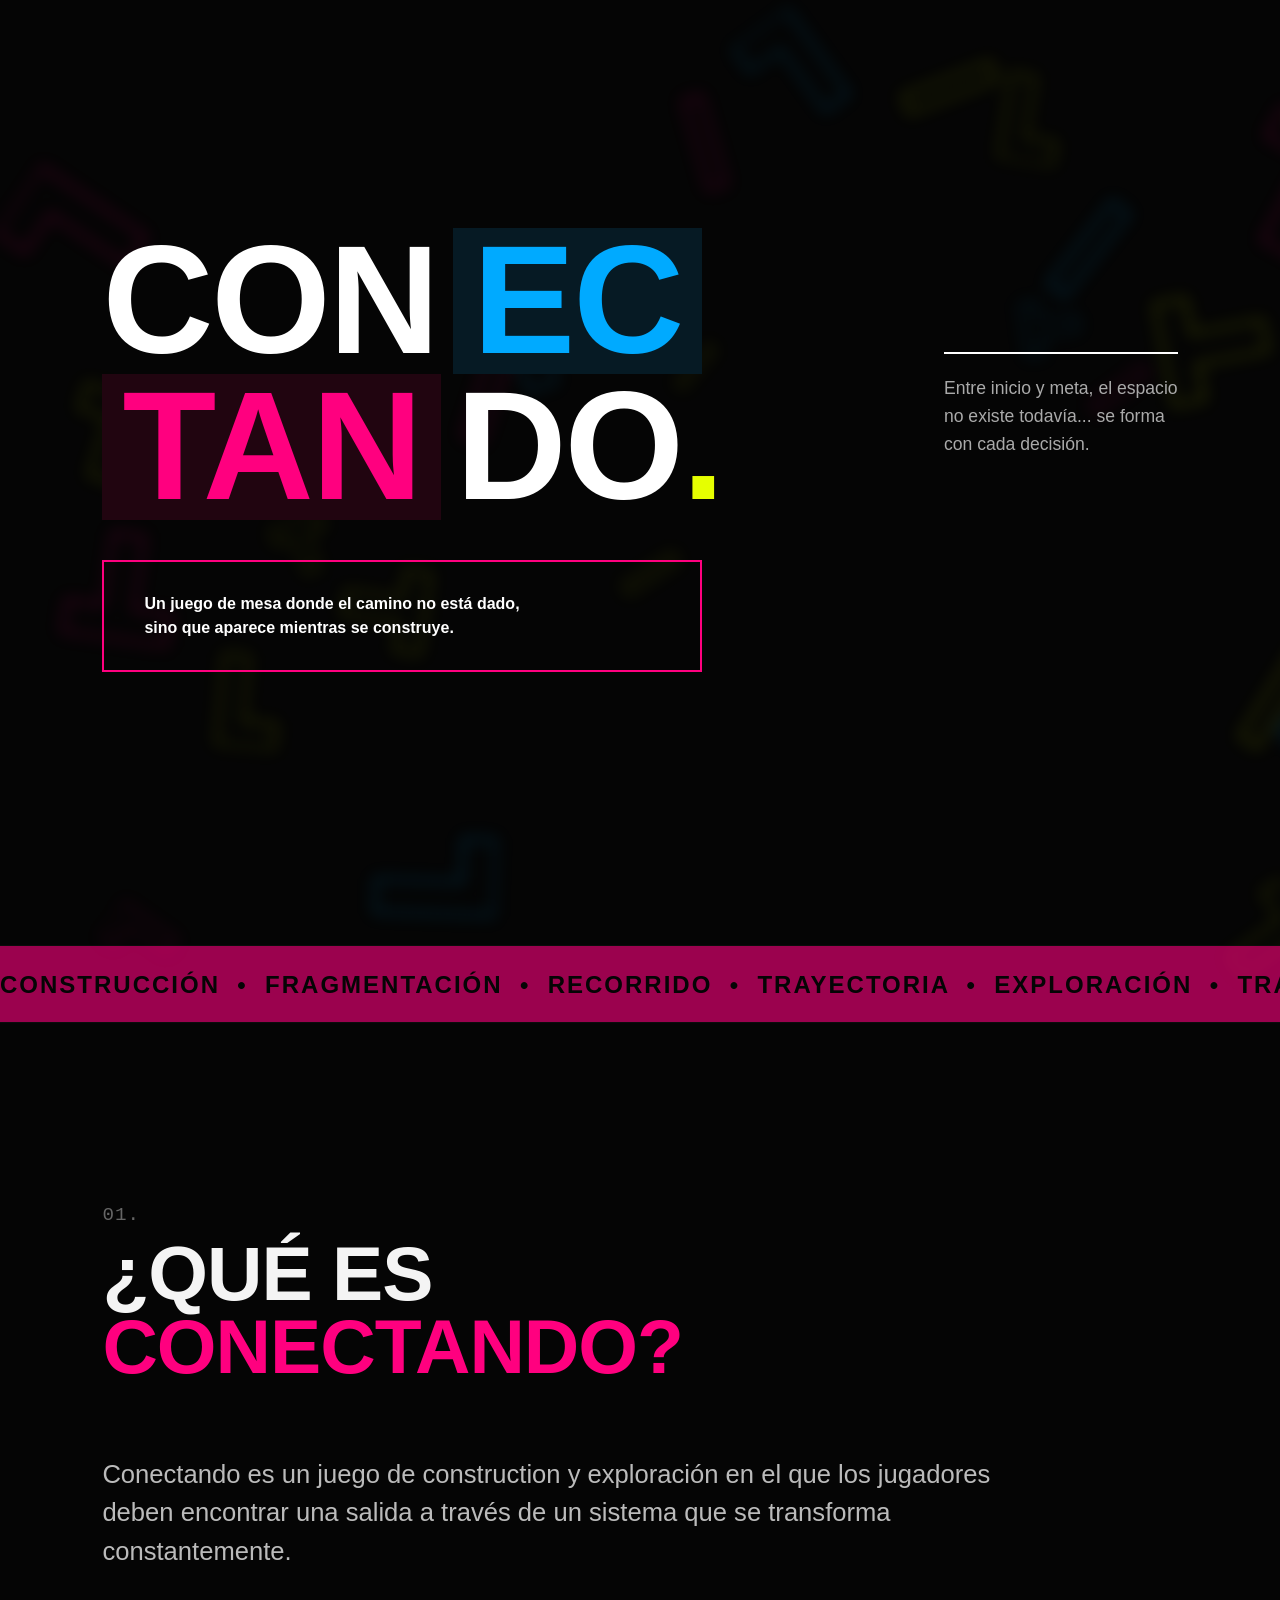
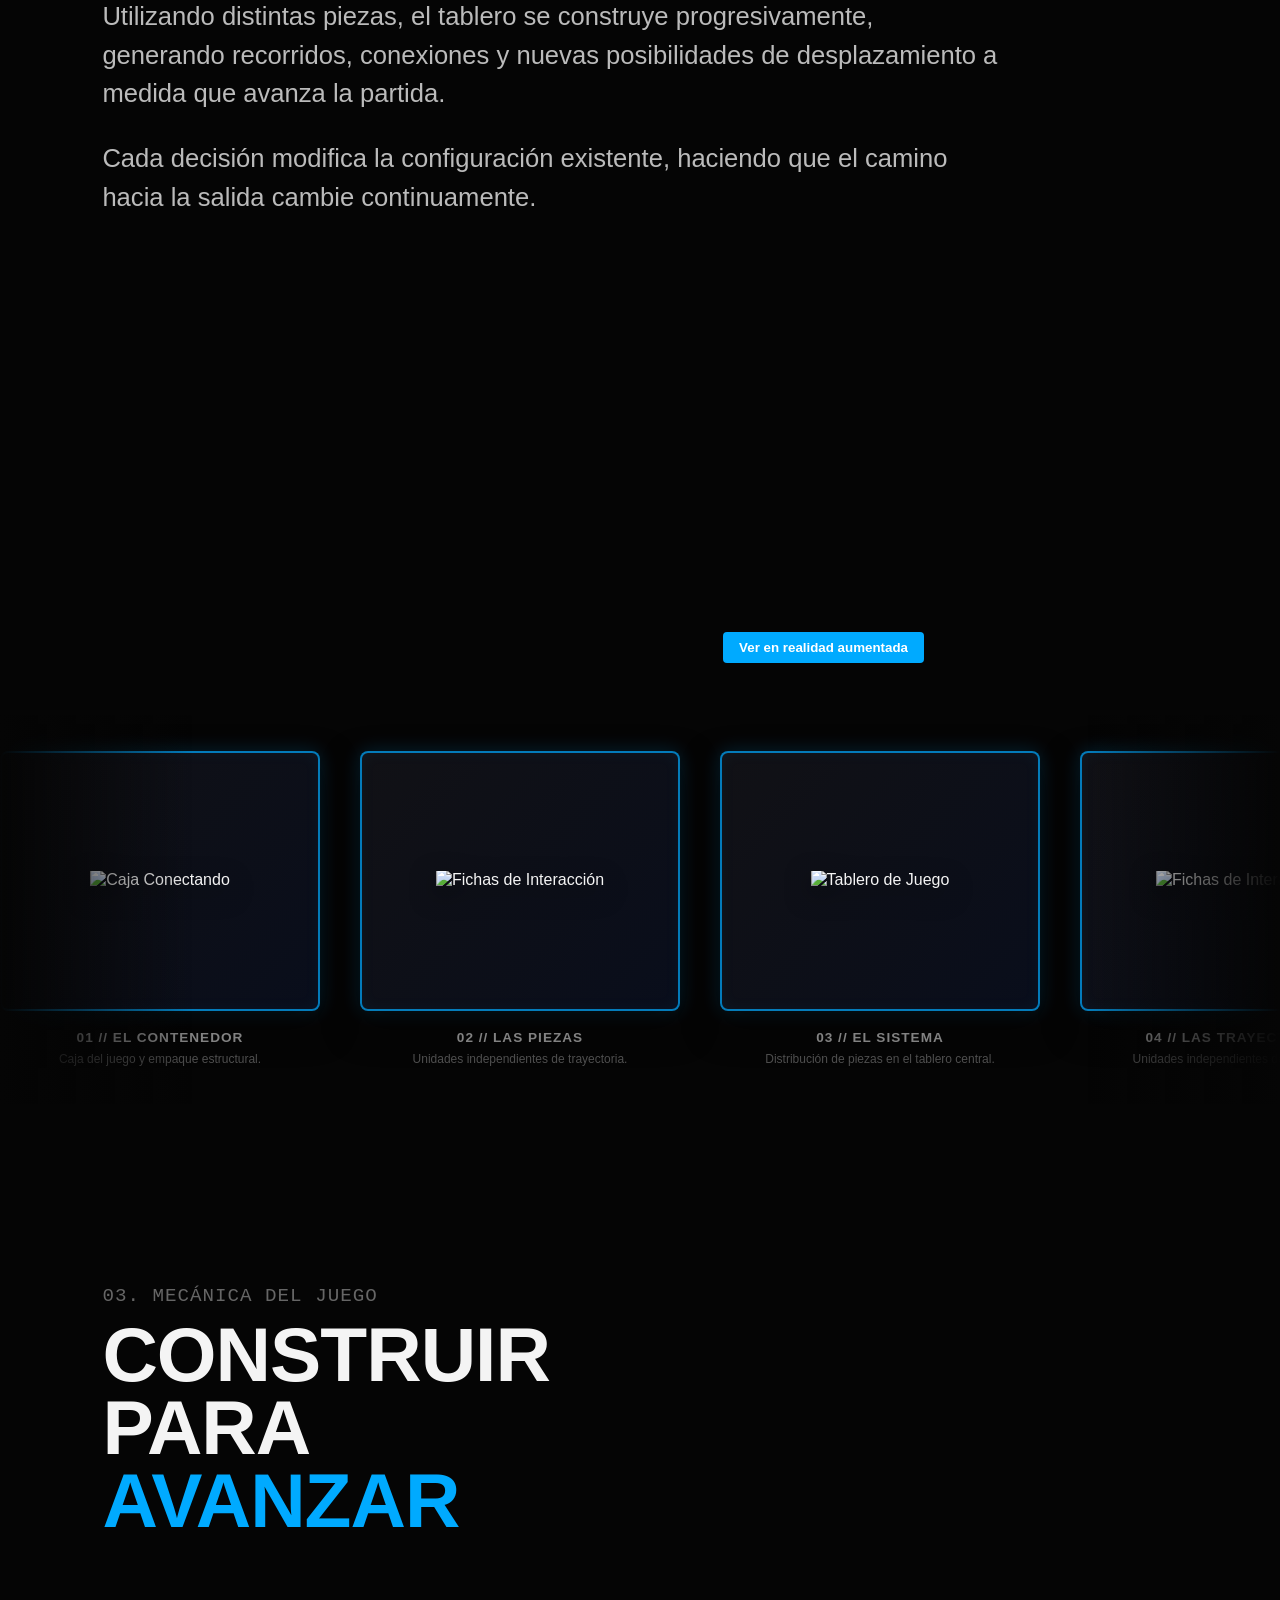
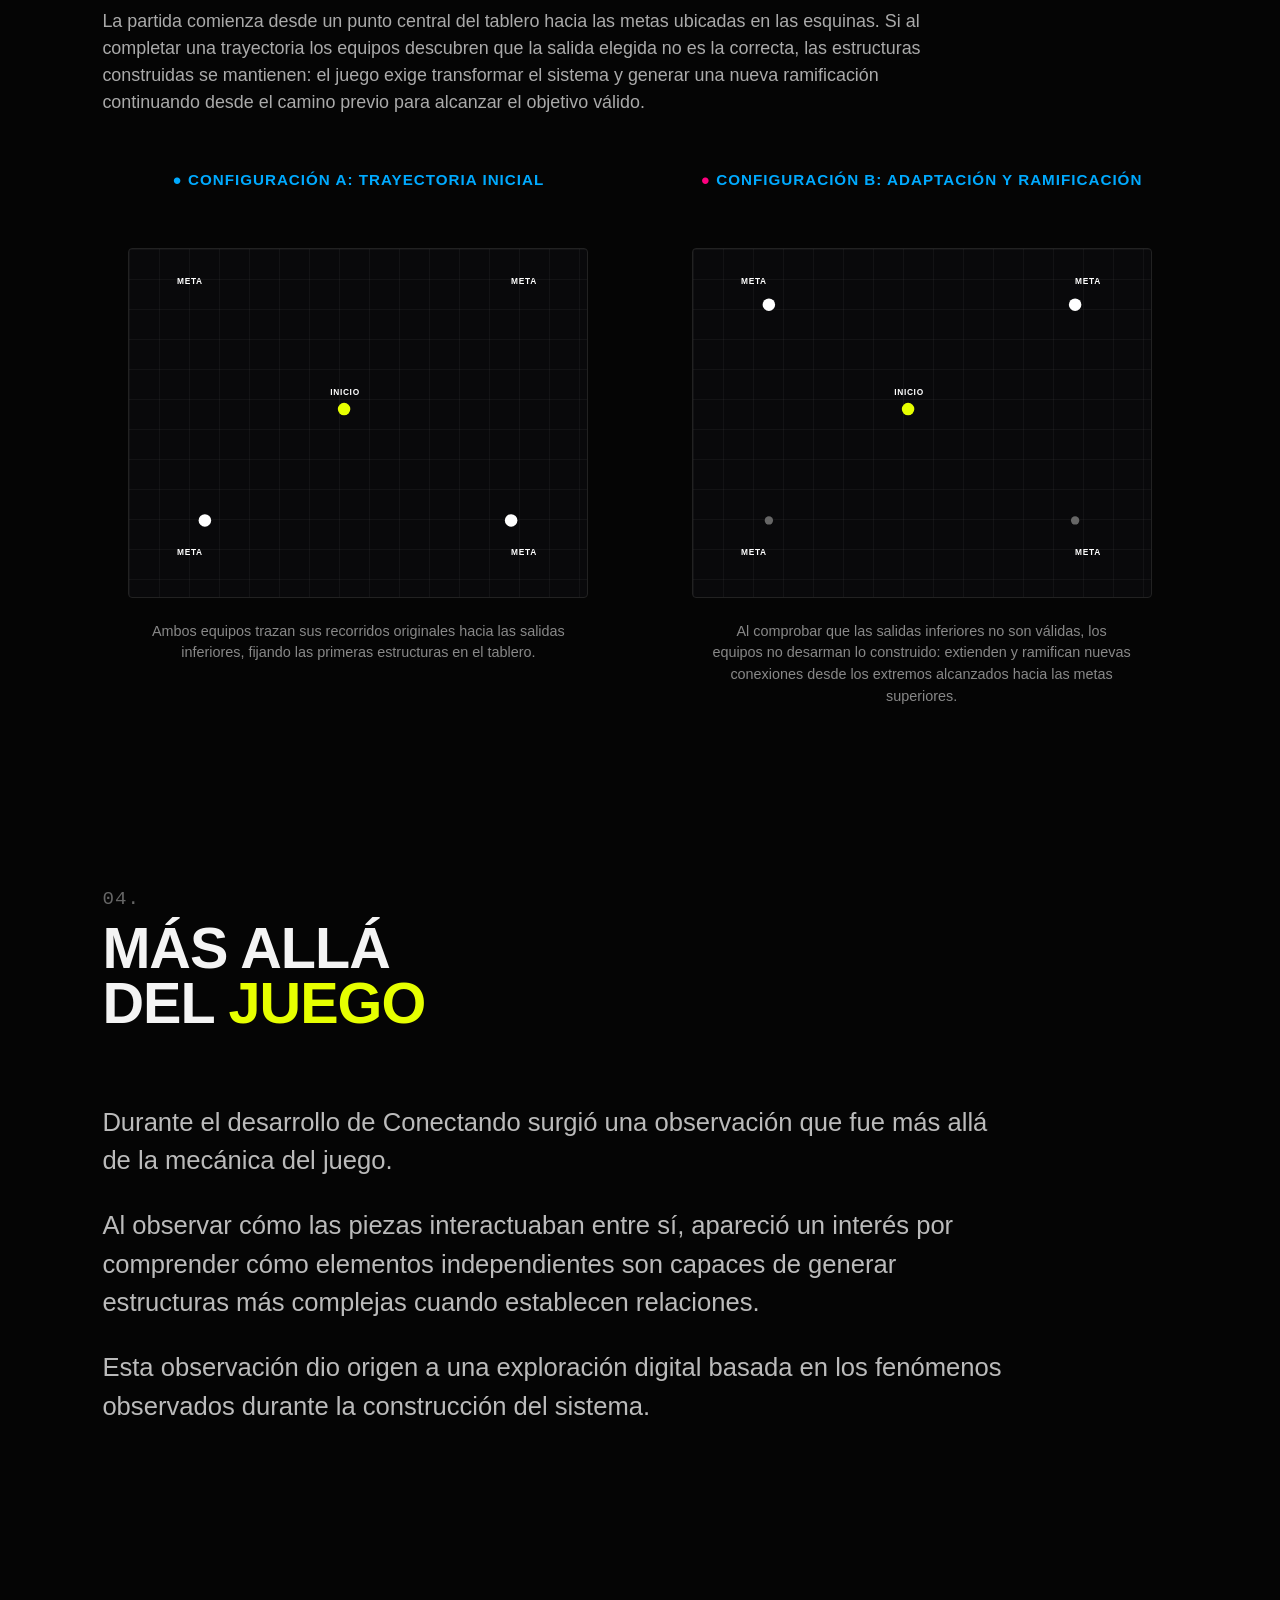
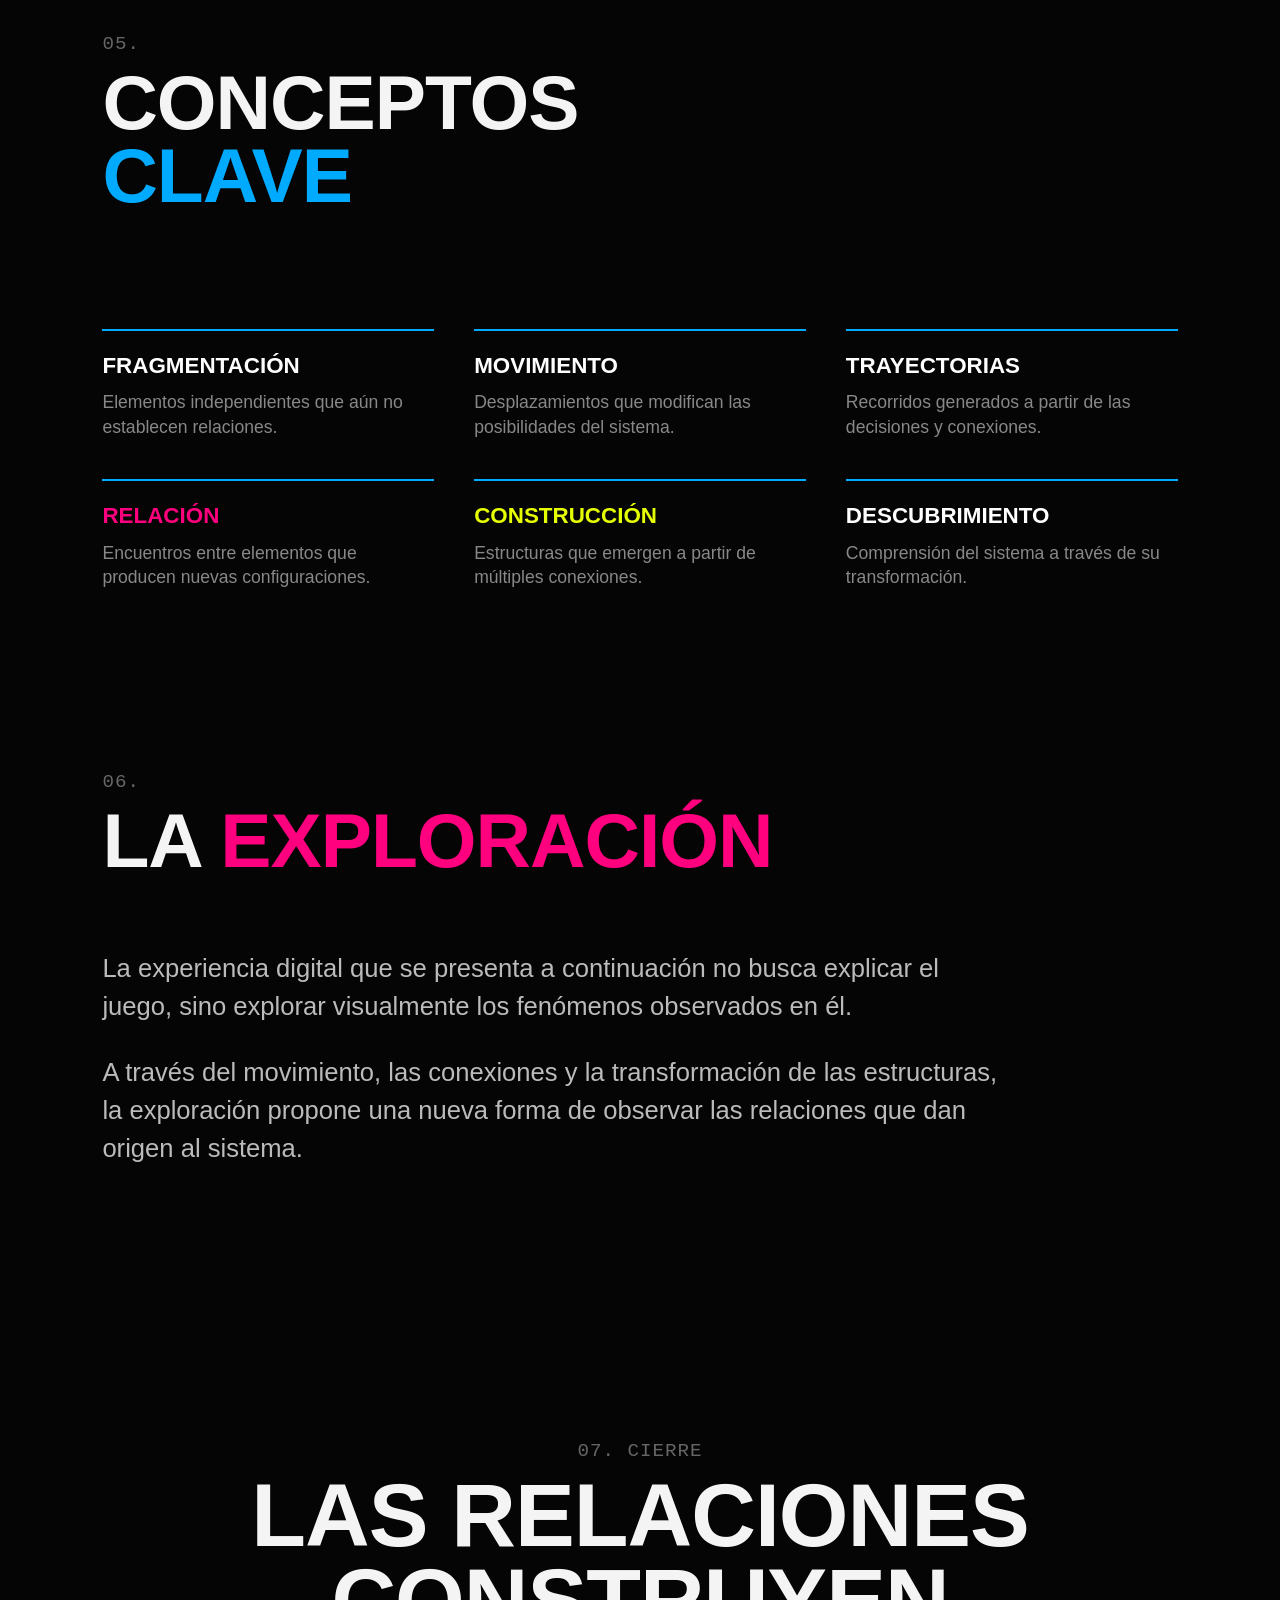
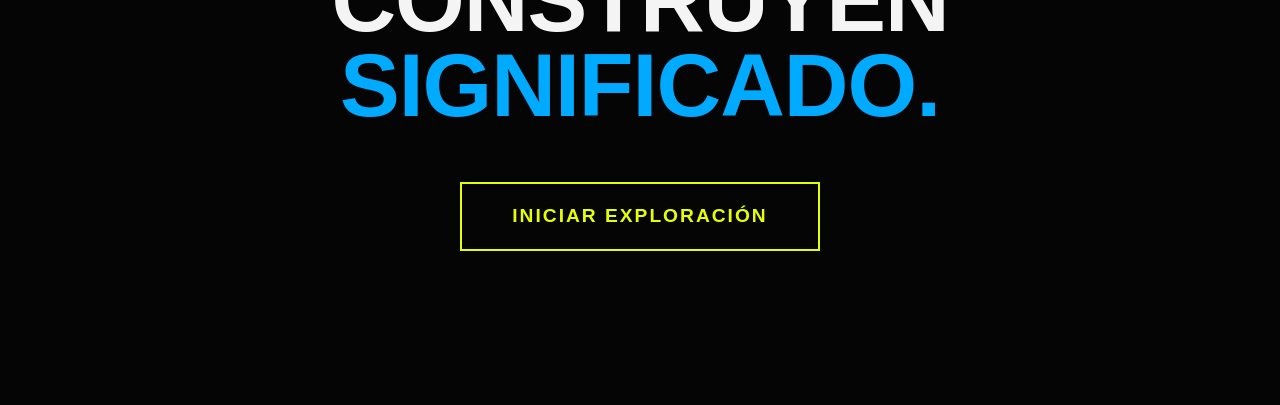
==== index.html @ e2803067 "commit modelado" ====
<!DOCTYPE html>
<html lang="es">
<head>
    <meta charset="UTF-8">
    <meta name="viewport" content="width=device-width, initial-scale=1.0">
    <title>Conectando - Juego de Construcción y Transformación</title>
    <link rel="stylesheet" href="style.css">
    <script type="module" src="https://ajax.googleapis.com/ajax/libs/model-viewer/4.0.0/model-viewer.min.js"></script>
</head>
<body>

    <nav class="franja-nav" id="main-nav">
        <ul class="nav-list">
            <li><a href="#que-es" class="nav-link">Qué es</a></li>
            <li><a href="#mecanica" class="nav-link">Mecánica</a></li>
            <li><a href="#mas-alla" class="nav-link">Más Allá</a></li>
            <li><a href="#conceptos" class="nav-link">Conceptos</a></li>
            <li><a href="#exploracion" class="nav-link">Exploración</a></li>
        </ul>
    </nav>

    <div class="bg-pieces-container" id="enjambre-piezas"></div>

    <header class="hero" id="slide-hero">
        <div class="hero-left">
            <div class="mega-title">
                <div class="title-row row-1">
                    <span class="text-con">CON</span>
                    <span class="text-ec">EC</span>
                </div>
                <div class="title-row row-2">
                    <span class="text-tan">TAN</span>
                    <span class="text-do">DO<span class="text-dot">.</span></span>
                </div>
            </div>
            
            <div class="magenta-box">
                <p>Un juego de mesa donde el camino no está dado,<br>sino que aparece mientras se construye.</p>
            </div>
        </div>

        <div class="hero-right">
            <hr class="white-line">
            <p>Entre inicio y meta, el espacio<br>no existe todavía... se forma<br>con cada decisión.</p>
        </div>
    </header>

    <div class="marquee-container">
        <div class="marquee-content">
            Construcción &nbsp;•&nbsp; Fragmentación &nbsp;•&nbsp; Recorrido &nbsp;•&nbsp; Trayectoria &nbsp;•&nbsp; Exploración &nbsp;•&nbsp; Transformación &nbsp;•&nbsp; Unión &nbsp;•&nbsp; Descubrimiento &nbsp;•&nbsp; Conexión &nbsp;•&nbsp;
            Construcción &nbsp;•&nbsp; Fragmentación &nbsp;•&nbsp; Recorrido &nbsp;•&nbsp; Trayectoria &nbsp;•&nbsp; Exploración &nbsp;•&nbsp; Transformación &nbsp;•&nbsp; Unión &nbsp;•&nbsp; Descubrimiento &nbsp;•&nbsp; Conexión &nbsp;•&nbsp;
        </div>
    </div>

    <section id="que-es" class="section scroll-section">
        <div class="section-header reveal">
            <span class="section-number">01.</span>
            <h2 class="section-title">¿QUÉ ES<br><span class="magenta-text">CONECTANDO?</span></h2>
        </div>
        <p class="section-text reveal">Conectando es un juego de construction y exploración en el que los jugadores deben encontrar una salida a través de un sistema que se transforma constantemente.</p>
        <p class="section-text reveal">Utilizando distintas piezas, el tablero se construye progresivamente, generando recorridos, conexiones y nuevas posibilidades de desplazamiento a medida que avanza la partida.</p>
        <p class="section-text reveal">Cada decisión modifica la configuración existente, haciendo que el camino hacia la salida cambie continuamente.</p>
        
        <div class="contenedor-3d">
            <model-viewer 
                id="caja-interactive-3d"
                src="modelado/modelado_caja3.glb" 
                alt="Modelo 3D interactivo de la caja de Conectando" 
                camera-controls 
                tone-mapping="neutral"
                shadow-intensity="1"
                disable-zoom
                interaction-prompt="none"
                camera-orbit="0deg 75deg 100%"
                auto-rotate
                rotation-per-second="15deg"
                ar 
                ar-modes="webxr scene-viewer quick-look">
                <button slot="ar-button" id="ar-button" style="position: absolute; bottom: 16px; right: 16px; background: #00aaff; border: none; padding: 8px 16px; color: #fff; font-weight: bold; border-radius: 4px; cursor: pointer; z-index: 10;">
                    Ver en realidad aumentada
                </button>
            </model-viewer>
        </div>

        <div class="galeria-cinta-container reveal">
            <div class="cinta-movimiento-infinito">
                
                <div class="tarjeta-cinta">
                    <div class="marco-neon-glass">
                        <img src="imagenes/imagen_contenedor_1.png" alt="Caja Conectando">
                    </div>
                    <div class="info-pie-cinta">
                        <h3>01 // EL CONTENEDOR</h3>
                        <p>Caja del juego y empaque estructural.</p>
                    </div>
                </div>

                <div class="tarjeta-cinta">
                    <div class="marco-neon-glass">
                        <img src="imagenes/imagen_contenido_2.png" alt="Fichas de Interacción">
                    </div>
                    <div class="info-pie-cinta">
                        <h3>02 // LAS PIEZAS</h3>
                        <p>Unidades independientes de trayectoria.</p>
                    </div>
                </div>

                <div class="tarjeta-cinta">
                    <div class="marco-neon-glass">
                        <img src="imagenes/imagen_abierto_3.png" alt="Tablero de Juego">
                    </div>
                    <div class="info-pie-cinta">
                        <h3>03 // EL SISTEMA</h3>
                        <p>Distribución de piezas en el tablero central.</p>
                    </div>
                </div>

                <div class="tarjeta-cinta">
                    <div class="marco-neon-glass">
                        <img src="imagenes/imagen_tablero_4.png" alt="Fichas de Interacción">
                    </div>
                    <div class="info-pie-cinta">
                        <h3>04 // LAS TRAYECTORIAS</h3>
                        <p>Unidades independientes de trayectoria.</p>
                    </div>
                </div>

                <div class="tarjeta-cinta">
                    <div class="marco-neon-glass">
                        <img src="imagenes/imagen_partida_5.png" alt="Tablero de Juego">
                    </div>
                    <div class="info-pie-cinta">
                        <h3>05 // LA CONFIGURACIÓN</h3>
                        <p>Distribución de piezas en el tablero central.</p>
                    </div>
                </div>

                <div class="tarjeta-cinta">
                    <div class="marco-neon-glass">
                        <img src="imagenes/imagen_contenedor_1.png" alt="Caja Conectando">
                    </div>
                    <div class="info-pie-cinta">
                        <h3>01 // EL CONTENEDOR</h3>
                        <p>Caja del juego y empaque estructural.</p>
                    </div>
                </div>

                <div class="tarjeta-cinta">
                    <div class="marco-neon-glass">
                        <img src="imagenes/imagen_contenido_2.png" alt="Fichas de Interacción">
                    </div>
                    <div class="info-pie-cinta">
                        <h3>02 // LAS PIEZAS</h3>
                        <p>Unidades independientes de trayectoria.</p>
                    </div>
                </div>

                <div class="tarjeta-cinta">
                    <div class="marco-neon-glass">
                        <img src="imagenes/imagen_abierto_3.png" alt="Tablero de Juego">
                    </div>
                    <div class="info-pie-cinta">
                        <h3>03 // EL SISTEMA</h3>
                        <p>Distribución de piezas en el tablero central.</p>
                    </div>
                </div>

                <div class="tarjeta-cinta">
                    <div class="marco-neon-glass">
                        <img src="imagenes/imagen_tablero_4.png" alt="Fichas de Interacción">
                    </div>
                    <div class="info-pie-cinta">
                        <h3>04 // LAS TRAYECTORIAS</h3>
                        <p>Unidades independientes de trayectoria.</p>
                    </div>
                </div>

                <div class="tarjeta-cinta">
                    <div class="marco-neon-glass">
                        <img src="imagenes/imagen_partida_5.png" alt="Tablero de Juego">
                    </div>
                    <div class="info-pie-cinta">
                        <h3>05 // LA CONFIGURACIÓN</h3>
                        <p>Distribución de piezas en el tablero central.</p>
                    </div>
                </div>

            </div>
        </div>
    </section>

    <section id="mecanica" class="section scroll-section seccion-mecanica-vertical">
        <div class="section-header reveal">
            <span class="section-number">03. MECÁNICA DEL JUEGO</span>
            <h2 class="section-title">Construir<br>para <span class="cyan">avanzar</span></h2>
        </div>
        <p class="section-text text-mecanica-ancho reveal">La partida comienza desde un punto central del tablero hacia las metas ubicadas en las esquinas. Si al completar una trayectoria los equipos descubren que la salida elegida no es la correcta, las estructuras construidas se mantienen: el juego exige transformar el sistema y generar una nueva ramificación continuando desde el camino previo para alcanzar el objetivo válido.</p>
        
        <div class="diagramas-comparativa">
            <div class="columna-diagrama reveal">
                <p class="subtitulo-diagrama-comp">● Configuración A: Trayectoria Inicial</p>
                <div class="wireframe-box schema-box">
                    <svg viewBox="0 0 600 500" width="100%" height="100%" preserveAspectRatio="xMidYMid meet">
                        <text x="40" y="50" fill="#fff" font-size="12" letter-spacing="1">META</text>
                        <text x="520" y="50" fill="#fff" font-size="12" letter-spacing="1">META</text>
                        <text x="40" y="440" fill="#fff" font-size="12" letter-spacing="1">META</text>
                        <text x="520" y="440" fill="#fff" font-size="12" letter-spacing="1">META</text>
                        <text x="260" y="210" fill="#fff" font-size="12" letter-spacing="1">INICIO</text>

                        <path class="path-bucle-cyan-A" d="M 280 230 L 200 230 L 200 280 L 120 280 L 120 340 L 250 340 L 250 390 L 80 390" fill="none" stroke="#00aaff" stroke-width="3.5" stroke-linejoin="round" />
                        <path class="path-bucle-magenta-A" d="M 280 230 L 340 230 L 340 160 L 410 160 L 410 210 L 520 210 L 520 390" fill="none" stroke="#ff007f" stroke-width="3.5" stroke-dasharray="8,8" stroke-linejoin="round" />
                        <circle cx="280" cy="230" r="9" fill="#e6ff00" /> 
                        <circle cx="80" cy="390" r="9" fill="#ffffff" />  
                        <circle cx="520" cy="390" r="9" fill="#ffffff" /> 
                    </svg>
                </div>
                <p class="pie-diagrama reveal">Ambos equipos trazan sus recorridos originales hacia las salidas inferiores, fijando las primeras estructuras en el tablero.</p>
            </div>

            <div class="columna-diagrama reveal">
                <p class="subtitulo-diagrama-comp"><span class="magenta-text">●</span> Configuración B: Adaptación y Ramificación</p>
                <div class="wireframe-box schema-box">
                    <svg viewBox="0 0 600 500" width="100%" height="100%" preserveAspectRatio="xMidYMid meet">
                        <text x="40" y="50" fill="#fff" font-size="12" letter-spacing="1">META</text>
                        <text x="520" y="50" fill="#fff" font-size="12" letter-spacing="1">META</text>
                        <text x="40" y="440" fill="#fff" font-size="12" letter-spacing="1">META</text>
                        <text x="520" y="440" fill="#fff" font-size="12" letter-spacing="1">META</text>
                        <text x="260" y="210" fill="#fff" font-size="12" letter-spacing="1">INICIO</text>

                        <path class="path-bucle-cyan-baseB" d="M 280 230 L 200 230 L 200 280 L 120 280 L 120 340 L 250 340 L 250 390 L 80 390" fill="none" stroke="#00aaff" stroke-width="3.5" stroke-linejoin="round" />
                        <path class="path-bucle-cyan-extB" d="M 80 390 L 40 300 L 40 120 L 80 80" fill="none" stroke="#00aaff" stroke-width="3.5" stroke-linejoin="round" />
                        <path class="path-bucle-magenta-baseB" d="M 280 230 L 340 230 L 340 160 L 410 160 L 410 210 L 520 210 L 520 390" fill="none" stroke="#ff007f" stroke-width="3.5" stroke-dasharray="8,8" stroke-linejoin="round" />
                        <path class="path-bucle-magenta-extB" d="M 520 390 L 560 300 L 560 120 L 520 80" fill="none" stroke="#ff007f" stroke-width="3.5" stroke-dasharray="8,8" stroke-linejoin="round" />

                        <circle cx="280" cy="230" r="9" fill="#e6ff00" /> 
                        <circle cx="80" cy="390" r="6" fill="#666" /> 
                        <circle cx="520" cy="390" r="6" fill="#666" /> 
                        <circle cx="80" cy="80" r="9" fill="#ffffff" />  
                        <circle cx="520" cy="80" r="9" fill="#ffffff" /> 
                    </svg>
                </div>
                <p class="pie-diagrama reveal">Al comprobar que las salidas inferiores no son válidas, los equipos no desarman lo construido: extienden y ramifican nuevas conexiones desde los extremos alcanzados hacia las metas superiores.</p>
            </div>
        </div>
    </section>

    <section id="mas-alla" class="section scroll-section">
        <div class="section-header reveal">
            <span class="section-number">04.</span>
            <h2 class="section-title" style="font-size: clamp(2rem, 4.5vw, 5rem);">MÁS ALLÁ<br>DEL <span class="yellow-text">JUEGO</span></h2>
        </div>
        <p class="section-text reveal">Durante el desarrollo de Conectando surgió una observación que fue más allá de la mecánica del juego.</p>
        <p class="section-text reveal">Al observar cómo las piezas interactuaban entre sí, apareció un interés por comprender cómo elementos independientes son capaces de generar estructuras más complejas cuando establecen relaciones.</p>
        <p class="section-text reveal">Esta observación dio origen a una exploración digital basada en los fenómenos observados durante la construcción del sistema.</p>
    </section>

    <section id="conceptos" class="section scroll-section">
        <div class="section-header reveal">
            <span class="section-number">05.</span>
            <h2 class="section-title">CONCEPTOS<br><span class="cyan">CLAVE</span></h2>
        </div>
        
        <div class="concepts-grid reveal">
            <div class="concept-item">
                <h3>Fragmentación</h3>
                <p>Elementos independientes que aún no establecen relaciones.</p>
            </div>
            <div class="concept-item">
                <h3>Movimiento</h3>
                <p>Desplazamientos que modifican las posibilidades del sistema.</p>
            </div>
            <div class="concept-item">
                <h3>Trayectorias</h3>
                <p>Recorridos generados a partir de las decisiones y conexiones.</p>
            </div>
            <div class="concept-item">
                <h3 style="color: var(--magenta);">Relación</h3>
                <p>Encuentros entre elementos que producen nuevas configuraciones.</p>
            </div>
            <div class="concept-item">
                <h3 style="color: var(--yellow);">Construcción</h3>
                <p>Estructuras que emergen a partir de múltiples conexiones.</p>
            </div>
            <div class="concept-item">
                <h3>Descubrimiento</h3>
                <p>Comprensión del sistema a través de su transformación.</p>
            </div>
        </div>
    </section>

    <section id="exploracion" class="section scroll-section">
        <div class="section-header reveal">
            <span class="section-number">06.</span>
            <h2 class="section-title">LA <span class="magenta-text">EXPLORACIÓN</span></h2>
        </div>
        <p class="section-text reveal">La experiencia digital que se presenta a continuación no busca explicar el juego, sino explorar visualmente los fenómenos observados en él.</p>
        <p class="section-text reveal">A través del movimiento, las conexiones y la transformación de las estructuras, la exploración propone una nueva forma de observar las relaciones que dan origen al sistema.</p>
    </section>

    <section id="cierre" class="section scroll-section" style="min-height: 80vh; justify-content: center; align-items: center; text-align: center;">
        <span class="section-number reveal">07. CIERRE</span>
        <h2 class="section-title reveal" style="max-width: 100%; font-size: clamp(3rem, 7vw, 7rem); margin-bottom: 1vh;">
            Las relaciones<br>construyen <span class="cyan">significado.</span>
        </h2>
        
        <div class="reveal">
            <a href="#" class="btn-massive">INICIAR EXPLORACIÓN</a>
        </div>
    </section>

    <script>
        const viewer3D = document.querySelector('#caja-interactive-3d');
        let timerRetornoAuto;

        // Función que apaga la rotación automática al interactuar manualmente
        function detenerRotacionPorUsuario() {
            // Apagamos el flag nativo de auto-rotate del componente
            viewer3D.removeAttribute('auto-rotate');
            
            // Limpiamos cualquier contador activo previo
            clearTimeout(timerRetornoAuto);
            
            // Si el usuario deja de tocar el modelo por 6 segundos, se reactiva el giro lento solo
            timerRetornoAuto = setTimeout(() => {
                viewer3D.setAttribute('auto-rotate', '');
            }, 6000);
        }

        // Escuchamos los eventos de interacción del mouse y pantallas táctiles
        viewer3D.addEventListener('mousedown', detenerRotacionPorUsuario);
        viewer3D.addEventListener('touchstart', detenerRotacionPorUsuario, {passive: true});
    </script>

    <script src="script.js"></script>
</body>
</html>
---- style.css ----
/* =========================================
   1. ESTILOS BASE Y TIPOGRAFÍA ORIGINAL
   ========================================= */
* { 
    margin: 0; 
    padding: 0; 
    box-sizing: border-box; 
}

html { 
    scroll-behavior: smooth; 
    background-color: #050505; 
}

body {
    background-color: #050505; 
    color: #f4f4f4;
    font-family: 'Helvetica Neue', Helvetica, Arial, sans-serif; 
    -webkit-font-smoothing: antialiased;
    -moz-osx-font-smoothing: grayscale;
    overflow-x: hidden;
    line-height: 1.3;
}

:root {
    --cyan: #00aaff;
    --magenta: #ff007f;
    --yellow: #e6ff00;
    --bg-ec: #061a24;
    --bg-tan: #210510;
}

.cyan { color: var(--cyan); }
.magenta-text { color: var(--magenta); }
.yellow-text { color: var(--yellow); }

/* =========================================
   2. NAVEGACIÓN FIJA Y LIMPIA
   ========================================= */
.franja-nav {
    position: fixed; 
    top: 0; 
    left: 0; 
    width: 100%; 
    height: 90px;
    padding: 0 4vw; 
    display: flex; 
    justify-content: flex-end; 
    align-items: center;
    background: rgba(5, 5, 5, 0.9); 
    backdrop-filter: blur(5px);
    border-bottom: 1px solid rgba(255, 255, 255, 0.05); 
    z-index: 100;
    opacity: 0; 
    transform: translateY(-20px); 
    transition: all 0.5s ease;
}

.franja-nav.is-visible { 
    opacity: 1; 
    transform: translateY(0); 
}

.nav-list { 
    list-style: none; 
    display: flex; 
    gap: 40px; 
}

.nav-link {
    text-decoration: none; 
    color: #888; 
    font-size: 0.85rem;
    font-weight: bold; 
    letter-spacing: 1px; 
    text-transform: uppercase;
    transition: color 0.3s ease;
}

.nav-link:hover { color: #ffffff; }
.nav-link.active-nav { color: var(--cyan); }

/* =========================================
   3. PORTADA IDÉNTICA A LA REFERENCIA
   ========================================= */
.hero {
    min-height: 100vh; 
    display: flex; 
    align-items: center;
    justify-content: space-between; 
    padding: 15vh 8vw; 
    position: relative; 
    z-index: 2;
}

.hero-left { 
    display: flex; 
    flex-direction: column; 
    gap: 40px; 
}

.mega-title {
    display: flex; 
    flex-direction: column;
    font-size: clamp(6rem, 12vw, 14rem); 
    font-weight: 900;
    line-height: 0.95; 
    letter-spacing: -2px; 
    text-transform: uppercase;
}

.title-row {
    display: flex; 
    align-items: center; 
    opacity: 0; 
    transform: translateY(40px);
    animation: slideUpFade 1s cubic-bezier(0.16, 1, 0.3, 1) forwards;
}

.row-1 { animation-delay: 0.1s; } 
.row-2 { animation-delay: 0.3s; }

.text-con { color: #ffffff; padding-right: 15px; }
.text-ec { color: var(--cyan); background-color: var(--bg-ec); padding: 0 20px; }
.text-tan { color: var(--magenta); background-color: var(--bg-tan); padding: 0 20px; margin-right: 15px; }
.text-do { color: #ffffff; display: flex; align-items: baseline; }
.text-dot { color: var(--yellow); }

.magenta-box {
    border: 2px solid var(--magenta); 
    padding: 30px 40px; 
    max-width: 600px;
    opacity: 0; 
    transform: translateY(40px); 
    animation: slideUpFade 1s 0.5s forwards;
}

.magenta-box p { 
    color: #ffffff; 
    font-size: clamp(1rem, 1.2vw, 1.2rem); 
    font-weight: bold; 
    line-height: 1.5; 
}

.hero-right {
    display: flex; 
    flex-direction: column; 
    max-width: 350px; 
    margin-bottom: 10vh;
    opacity: 0; 
    transform: translateY(40px); 
    animation: slideUpFade 1s 0.7s forwards;
}

.white-line { 
    border: none; 
    border-top: 2px solid #ffffff; 
    width: 100%; 
    margin-bottom: 20px; 
}

.hero-right p { 
    color: #aaaaaa; 
    font-size: 1.1rem; 
    line-height: 1.6; 
}

@keyframes slideUpFade { 
    to { 
        opacity: 1; 
        transform: translateY(0); 
    } 
}

/* =========================================
   4. MARQUESINA RECTA Y SUAVE
   ========================================= */
.marquee-container {
    width: 100%; 
    padding: 2.5vh 0; 
    background-color: var(--magenta);
    color: #050505; 
    overflow: hidden; 
    white-space: nowrap;
    display: flex; 
    align-items: center; 
    border-top: 1px solid #111;
    border-bottom: 1px solid #111; 
    position: relative; 
    z-index: 10;
    margin: 5vh 0 10vh 0; 
    opacity: 0.6; 
    transition: opacity 0.3s ease;
}

.marquee-container:hover { opacity: 0.9; }

.marquee-content {
    font-size: 1.5rem; 
    font-weight: bold; 
    text-transform: uppercase;
    letter-spacing: 2px; 
    display: inline-block; 
    animation: marqueeScroll 25s linear infinite;
}

@keyframes marqueeScroll { 
    0% { transform: translateX(0); } 
    100% { transform: translateX(-50%); } 
}

/* =========================================
   5. SECCIONES DE TEXTO (FORMATO LIMPIO)
   ========================================= */
.section { 
    padding: 10vh 8vw; 
    display: flex; 
    flex-direction: column; 
    position: relative; 
    z-index: 2; 
}

.section-header { margin-bottom: 4vh; }

.section-number {
    font-family: monospace; 
    font-size: 1.2rem; 
    color: #666;
    display: block; 
    margin-bottom: 1vh; 
    letter-spacing: 1px;
}

.section-title {
    font-size: clamp(2.5rem, 6vw, 6rem); 
    font-weight: 900; 
    line-height: 0.95;
    letter-spacing: -1px; 
    text-transform: uppercase; 
    margin-bottom: 4vh; 
    max-width: 90%;
}

.section-text {
    font-size: clamp(1.1rem, 2vw, 1.8rem); 
    line-height: 1.5; 
    color: #bbbbbb;
    max-width: 900px; 
    font-weight: normal; 
    margin-bottom: 3vh;
}

/* =========================================
   6. WIREFRAMES & ESQUEMA SVG (FIGMA)
   ========================================= */
.wireframe-box {
    border: 1px solid #333; 
    border-radius: 4px; 
    background: rgba(255, 255, 255, 0.02);
    display: flex; 
    align-items: center; 
    justify-content: center; 
    color: #555;
    font-size: 0.9rem; 
    text-align: center; 
    padding: 20px; 
    font-weight: bold; 
    letter-spacing: 1px;
}

.schema-box { 
    width: 100%; 
    max-width: 700px; 
    height: 500px; 
    margin-top: 4vh; 
    padding: 0; 
    border: 1px solid #222; 
    background-color: #09090b; 
    background-image: 
        linear-gradient(rgba(255, 255, 255, 0.04) 1px, transparent 1px),
        linear-gradient(90deg, rgba(255, 255, 255, 0.04) 1px, transparent 1px);
    background-size: 30px 30px;
    overflow: hidden;
    border-radius: 4px;
}

/* CONCEPTOS CLAVE */
.concepts-grid { 
    display: grid; 
    grid-template-columns: repeat(auto-fit, minmax(250px, 1fr)); 
    gap: 40px; 
    margin-top: 5vh; 
}

.concept-item { 
    border-top: 2px solid var(--cyan); 
    padding-top: 20px; 
}

.concept-item h3 { 
    font-size: 1.4rem; 
    margin-bottom: 10px; 
    color: #fff; 
    font-weight: bold; 
    text-transform: uppercase; 
}

.concept-item p { 
    color: #888; 
    font-size: 1.1rem; 
    line-height: 1.4; 
}

.btn-massive {
    display: inline-block; 
    background-color: transparent; 
    color: var(--yellow);
    border: 2px solid var(--yellow); 
    padding: 20px 50px; 
    font-size: 1.2rem;
    font-weight: bold; 
    text-transform: uppercase; 
    text-decoration: none;
    letter-spacing: 2px; 
    margin-top: 5vh; 
    transition: all 0.3s ease;
}

.btn-massive:hover { 
    background-color: var(--yellow); 
    color: #000; 
}

/* =========================================
   7. ANIMACIONES DE REVELACIÓN (SCROLL)
   ========================================= */
.reveal { 
    opacity: 0; 
    transform: translateY(60px); 
    transition: all 1s ease-out; 
}

.reveal.active { 
    opacity: 1; 
    transform: translateY(0); 
}

/* =========================================
   8. FONDO DE PIEZAS (FLOTAN SOLAS)
   ========================================= */
.bg-pieces-container {
    position: fixed; 
    top: 0; 
    left: 0; 
    width: 100%; 
    height: 100vh;
    pointer-events: none; 
    z-index: 0; 
    filter: blur(8px);
}

.bg-piece { 
    position: absolute; 
    opacity: 0.35; 
    animation: floatAutonomous infinite alternate ease-in-out;
    will-change: transform;
}

@keyframes floatAutonomous {
    0% { transform: translate(0px, 0px) rotate(0deg); }
    100% { transform: translate(40px, -60px) rotate(15deg); }
}

::-webkit-scrollbar { width: 12px; }
::-webkit-scrollbar-track { background: #050505; border-left: 1px solid rgba(255,255,255,0.05); }
::-webkit-scrollbar-thumb { background-color: var(--magenta); border-radius: 2px; }
::-webkit-scrollbar-thumb:hover { background-color: var(--cyan); }

/* ==========================================================
   9. CONTENEDOR PARA EL MODELADO 3D
   ========================================================== */
.contenedor-3d {
    width: 100%;
    max-width: 600px; 
    height: 400px;    
    margin: 4vh auto;
    display: flex;
    justify-content: center;
    align-items: center;
    position: relative;
    z-index: 5;
}

model-viewer {
    width: 100%;
    height: 100%;
    background-color: transparent;
    outline: none;
}

/* ==========================================================
   10. MAQUETACIÓN ALINEADA A LA IZQUIERDA (ZONA MECÁNICA)
   ========================================================== */
.seccion-mecanica-vertical {
    display: flex;
    flex-direction: column;
    align-items: flex-start; 
    width: 100%;
}

.text-mecanica-ancho {
    font-size: clamp(1rem, 1.4vw, 1.25rem) !important; 
    color: #aaaaaa;
    max-width: 850px; 
    margin-bottom: 6vh; 
    text-align: left; 
}

.diagramas-comparativa {
    display: flex !important;
    flex-direction: row !important; 
    gap: 4vw;                       
    width: 100%;
    max-width: 1100px; 
    justify-content: space-between;
    align-items: flex-start;        
}

.columna-diagrama {
    flex: 1;
    display: flex;
    flex-direction: column;
    align-items: center;            
    text-align: center;             
}

.subtitulo-diagrama-comp {
    font-size: 0.95rem;
    font-weight: bold;
    text-transform: uppercase;
    letter-spacing: 1px;
    color: var(--cyan);
    margin-bottom: 2.5vh;
}

.diagramas-comparativa .schema-box {
    width: 100%;
    max-width: 460px;               
    height: 350px;                  
    margin-bottom: 2.5vh;           
}

.pie-diagrama {
    font-size: 0.9rem;
    color: #888;
    line-height: 1.5;
    max-width: 420px;               
    margin: 0 auto;                 
}

/* ==========================================================
   11. CONTROL DE DIAGRAMAS VECTORIALES EN BUCLE CONTINUO (CSS PERPETUO)
   ========================================================== */

/* --- DIAGRAMA A: Trayectorias en loop --- */
.path-bucle-cyan-A {
    stroke-dasharray: 800;
    stroke-dashoffset: 800;
    animation: loopDibujoCaminos 7s cubic-bezier(0.4, 0, 0.2, 1) infinite;
}
.path-bucle-magenta-A {
    stroke-dasharray: 800;
    stroke-dashoffset: 800;
    animation: loopDibujoCaminos 7s cubic-bezier(0.4, 0, 0.2, 1) infinite;
}

@keyframes loopDibujoCaminos {
    0% { stroke-dashoffset: 800; opacity: 0; }
    5% { opacity: 1; }
    40%, 80% { stroke-dashoffset: 0; opacity: 1; } /* Se queda pintado mostrando el flujo completo */
    90%, 100% { stroke-dashoffset: -800; opacity: 0; } /* Se borra con elegancia hacia adelante */
}

/* --- DIAGRAMA B: Caminos base iniciales --- */
.path-bucle-cyan-baseB, .path-bucle-magenta-baseB {
    stroke-dasharray: 800;
    stroke-dashoffset: 800;
    animation: loopBasesB 7s cubic-bezier(0.4, 0, 0.2, 1) infinite;
}
@keyframes loopBasesB {
    0% { stroke-dashoffset: 800; opacity: 0; }
    5% { opacity: 1; }
    30%, 80% { stroke-dashoffset: 0; opacity: 1; }
    90%, 100% { stroke-dashoffset: -800; opacity: 0; }
}

/* --- DIAGRAMA B: Ramificaciones nuevas (Aparecen desfasadas en secuencia) --- */
.path-bucle-cyan-extB, .path-bucle-magenta-extB {
    stroke-dasharray: 400;
    stroke-dashoffset: 400;
    animation: loopExtensionesB 7s cubic-bezier(0.4, 0, 0.2, 1) infinite;
}
@keyframes loopExtensionesB {
    0%, 30% { stroke-dashoffset: 400; opacity: 0; } /* Espera a que las bases lleguen al quiebre */
    35% { opacity: 1; }
    55%, 80% { stroke-dashoffset: 0; opacity: 1; } /* Muestra la salvación hacia arriba */
    90%, 100% { stroke-dashoffset: -400; opacity: 0; }
}


/* ==========================================================
   12. GALERÍA: CINTA DE DESPLAZAMIENTO HORIZONTAL EN BUCLE PERPETUO
   ========================================================== */
.galeria-cinta-container {
    width: 100vw;
    margin-left: calc(-8vw); 
    overflow: hidden;
    padding: 4vh 0;
    position: relative;
}

.galeria-cinta-container::before,
.galeria-cinta-container::after {
    content: "";
    position: absolute;
    top: 0;
    width: 15vw;
    height: 100%;
    z-index: 3;
    pointer-events: none;
}
.galeria-cinta-container::before {
    left: 0;
    background: linear-gradient(90deg, #050505 0%, transparent 100%);
}
.galeria-cinta-container::after {
    right: 0;
    background: linear-gradient(-90deg, #050505 0%, transparent 100%);
}

.cinta-movimiento-infinito {
    display: flex;
    width: max-content;
    gap: 40px; 
    /* ¡CORREGIDO! Ahora no se pausa al poner el mouse encima para cumplir tu regla */
    animation: scrollCintaHorizontal 32s linear infinite;
}

.tarjeta-cinta {
    display: flex;
    flex-direction: column;
    align-items: center;
    width: 320px; 
    transition: transform 0.4s cubic-bezier(0.16, 1, 0.3, 1);
}

.marco-neon-glass {
    width: 100%;
    height: 260px;
    background: linear-gradient(135deg, rgba(20, 20, 25, 0.85) 0%, rgba(10, 15, 30, 0.9) 100%);
    backdrop-filter: blur(12px);
    -webkit-backdrop-filter: blur(12px);
    border: 2px solid rgba(0, 170, 255, 0.7); 
    border-radius: 8px;
    padding: 20px;
    display: flex;
    justify-content: center;
    align-items: center;
    box-shadow: 
        0 15px 35px rgba(0, 0, 0, 0.5), 
        0 0 20px rgba(0, 170, 255, 0.2),
        inset 0 0 15px rgba(0, 170, 255, 0.05);
    transition: all 0.3s ease;
}

.marco-neon-glass img {
    max-width: 100%;
    max-height: 100%;
    object-fit: contain;
    filter: drop-shadow(0px 8px 12px rgba(0,0,0,0.5));
    transition: transform 0.3s ease;
}

.info-pie-cinta {
    margin-top: 2vh;
    text-align: center;
    opacity: 0.5;
    transition: opacity 0.3s ease;
    padding: 0 10px;
}

.info-pie-cinta h3 {
    font-size: 0.85rem;
    font-weight: bold;
    color: #fff;
    letter-spacing: 1px;
    margin-bottom: 4px;
}

.info-pie-cinta p {
    font-size: 0.75rem;
    color: #999;
    line-height: 1.4;
}

.tarjeta-cinta:hover {
    transform: translateY(-12px) scale(1.02);
}

.tarjeta-cinta:hover .marco-neon-glass {
    background: linear-gradient(135deg, rgba(35, 35, 20, 0.9) 0%, rgba(15, 15, 5, 0.95) 100%);
    border-color: var(--yellow); 
    box-shadow: 0 25px 45px rgba(0, 0, 0, 0.7), 0 0 30px rgba(230, 255, 0, 0.5); 
}

.tarjeta-cinta:hover .marco-neon-glass img {
    transform: scale(1.05);
}

.tarjeta-cinta:hover .info-pie-cinta {
    opacity: 1;
}

/* Loop exacto calibrado para las 5 imágenes sin saltos */
@keyframes scrollCintaHorizontal {
    0% { transform: translateX(0); }
    100% { transform: translateX(calc((-320px * 5) - (40px * 5))); }
}

/* RESPONSIVE */
@media (max-width: 968px) {
    .diagramas-comparativa {
        flex-direction: column !important;
        align-items: center;
        gap: 8vh;
    }
    .diagramas-comparativa .schema-box,
    .pie-diagrama {
        max-width: 100%;
    }
}
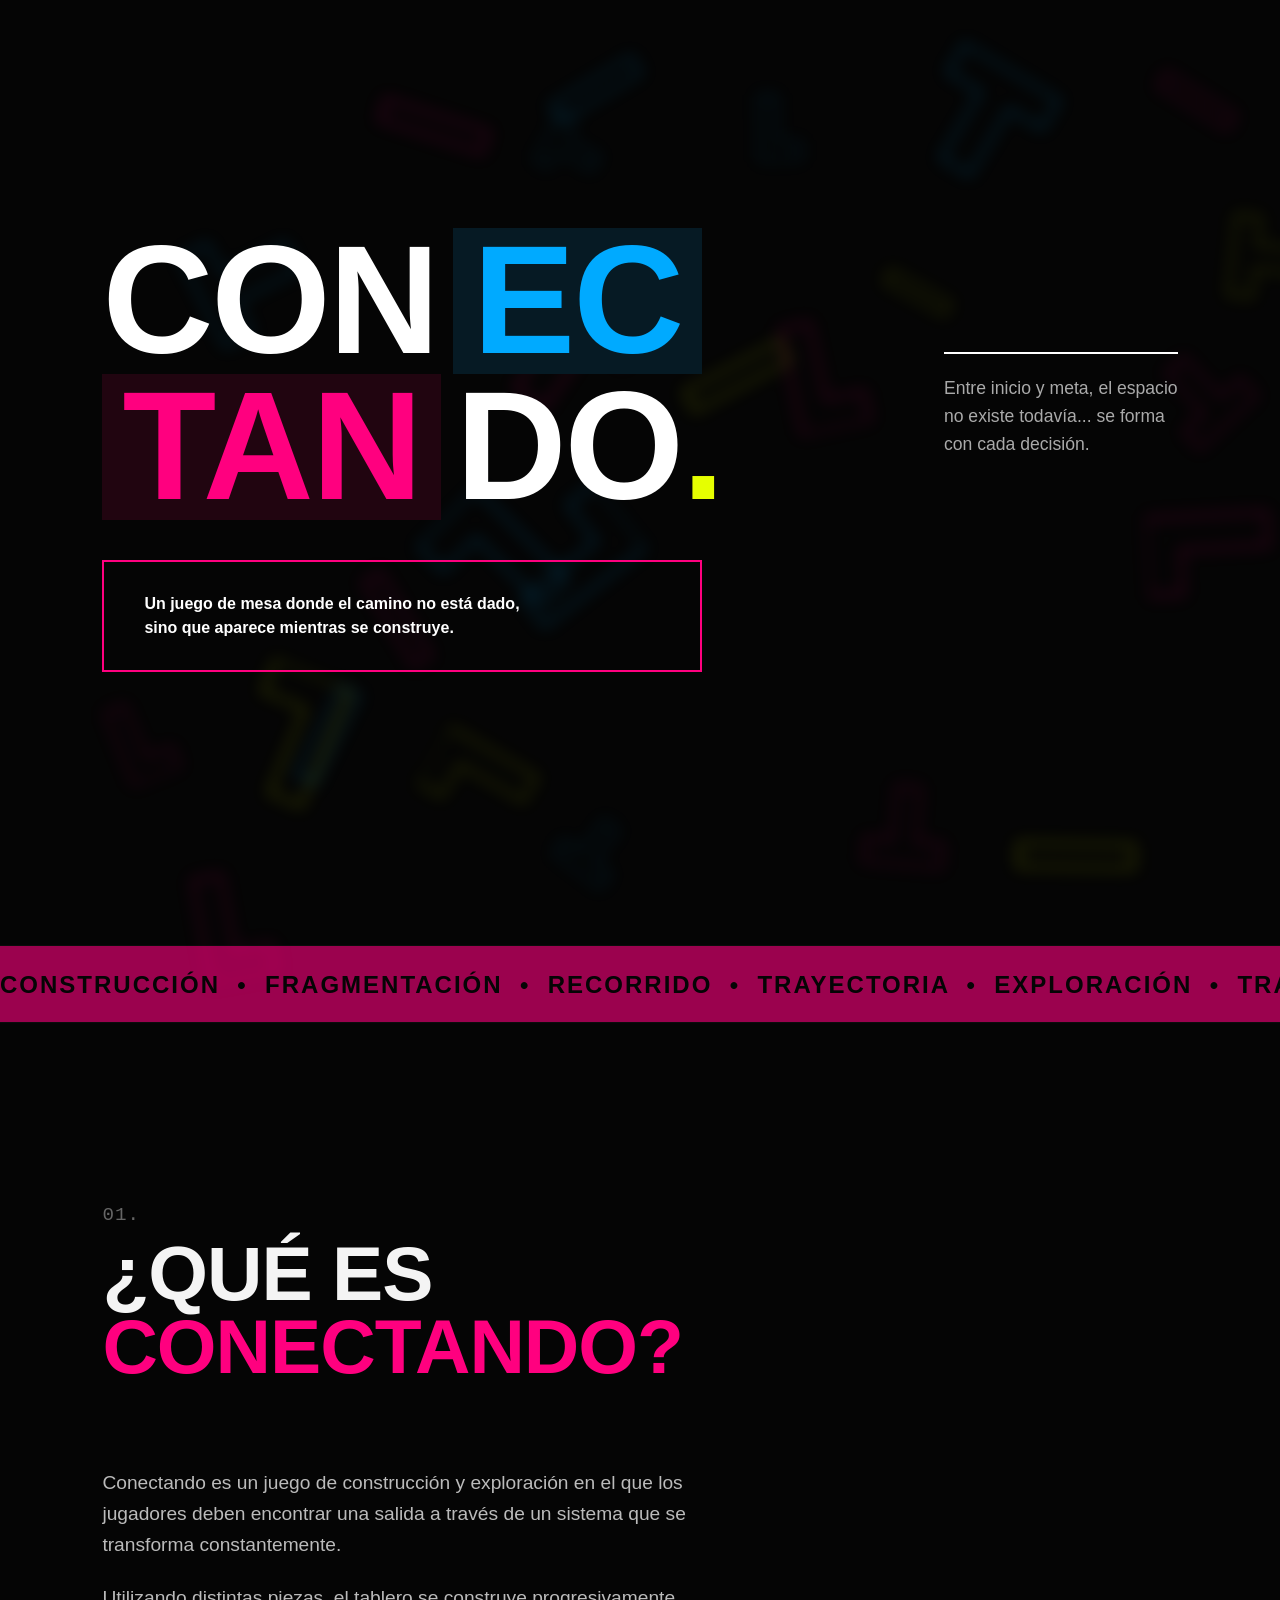
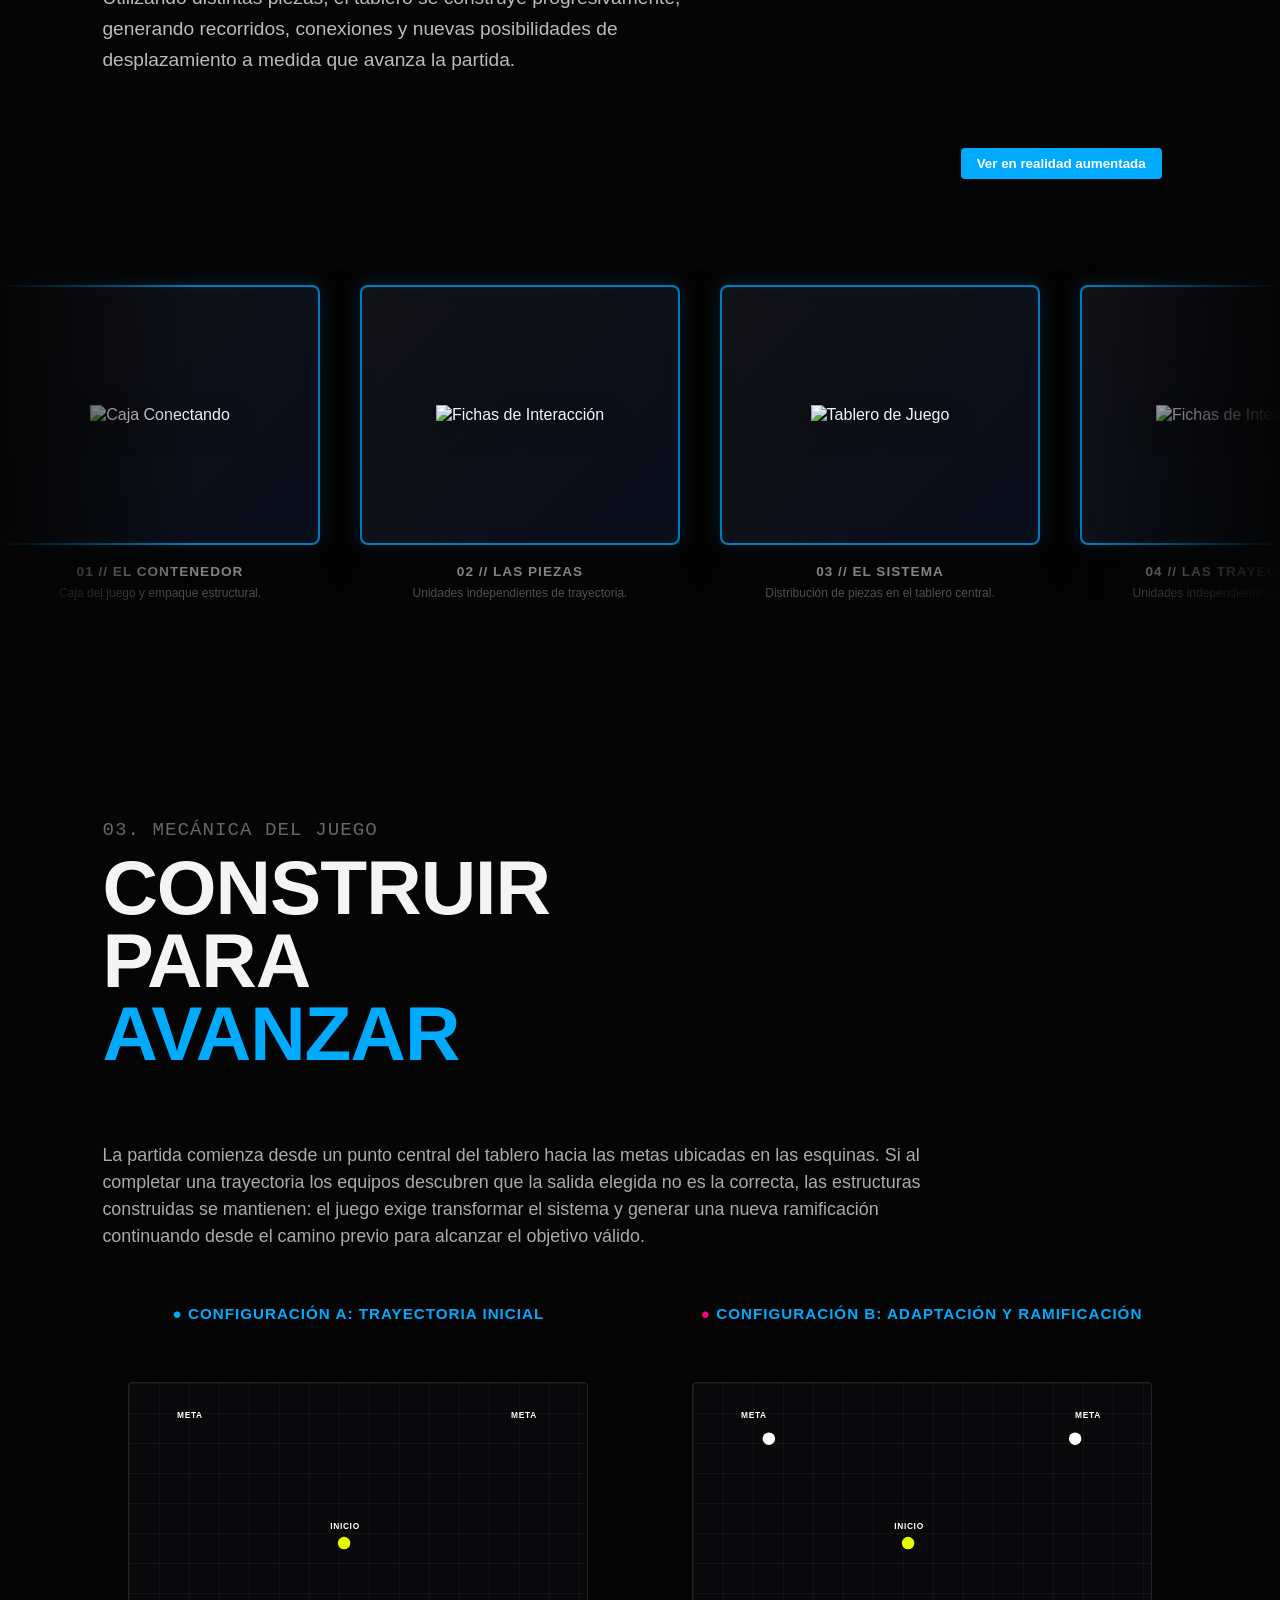
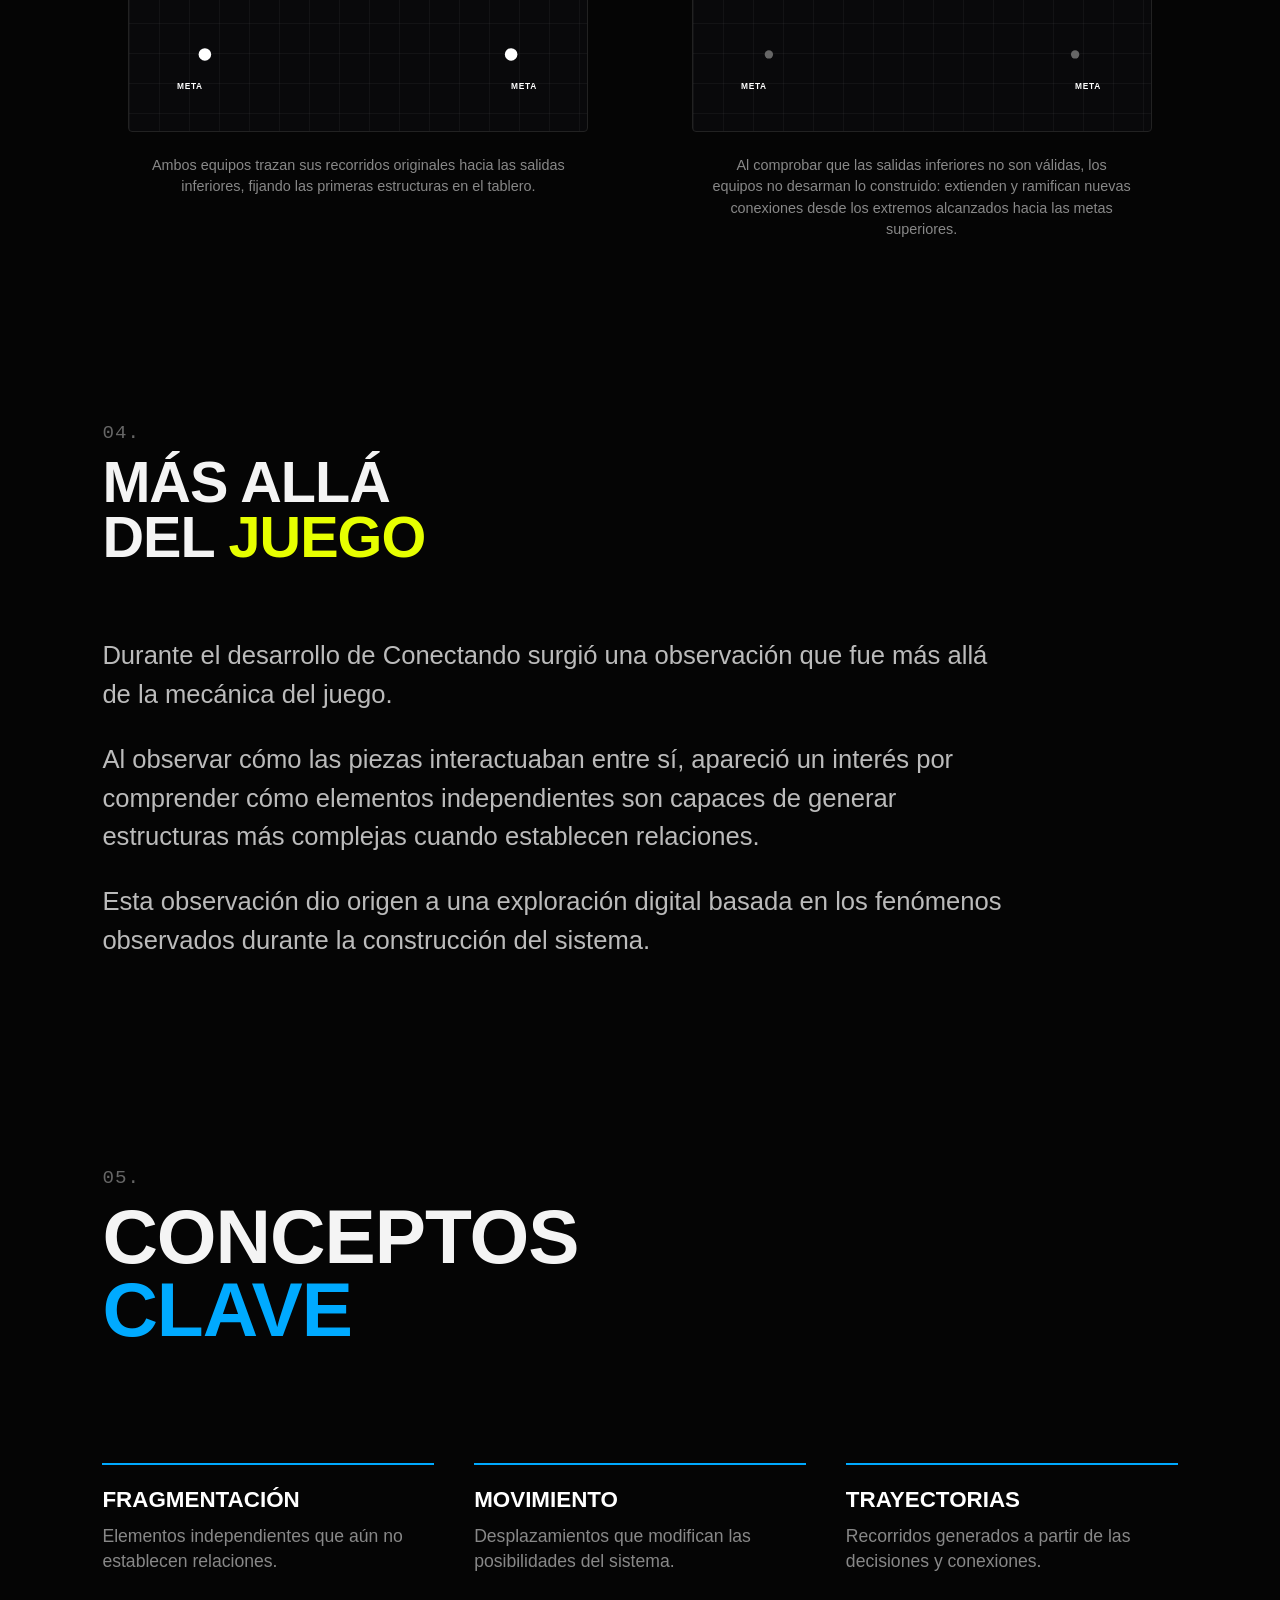
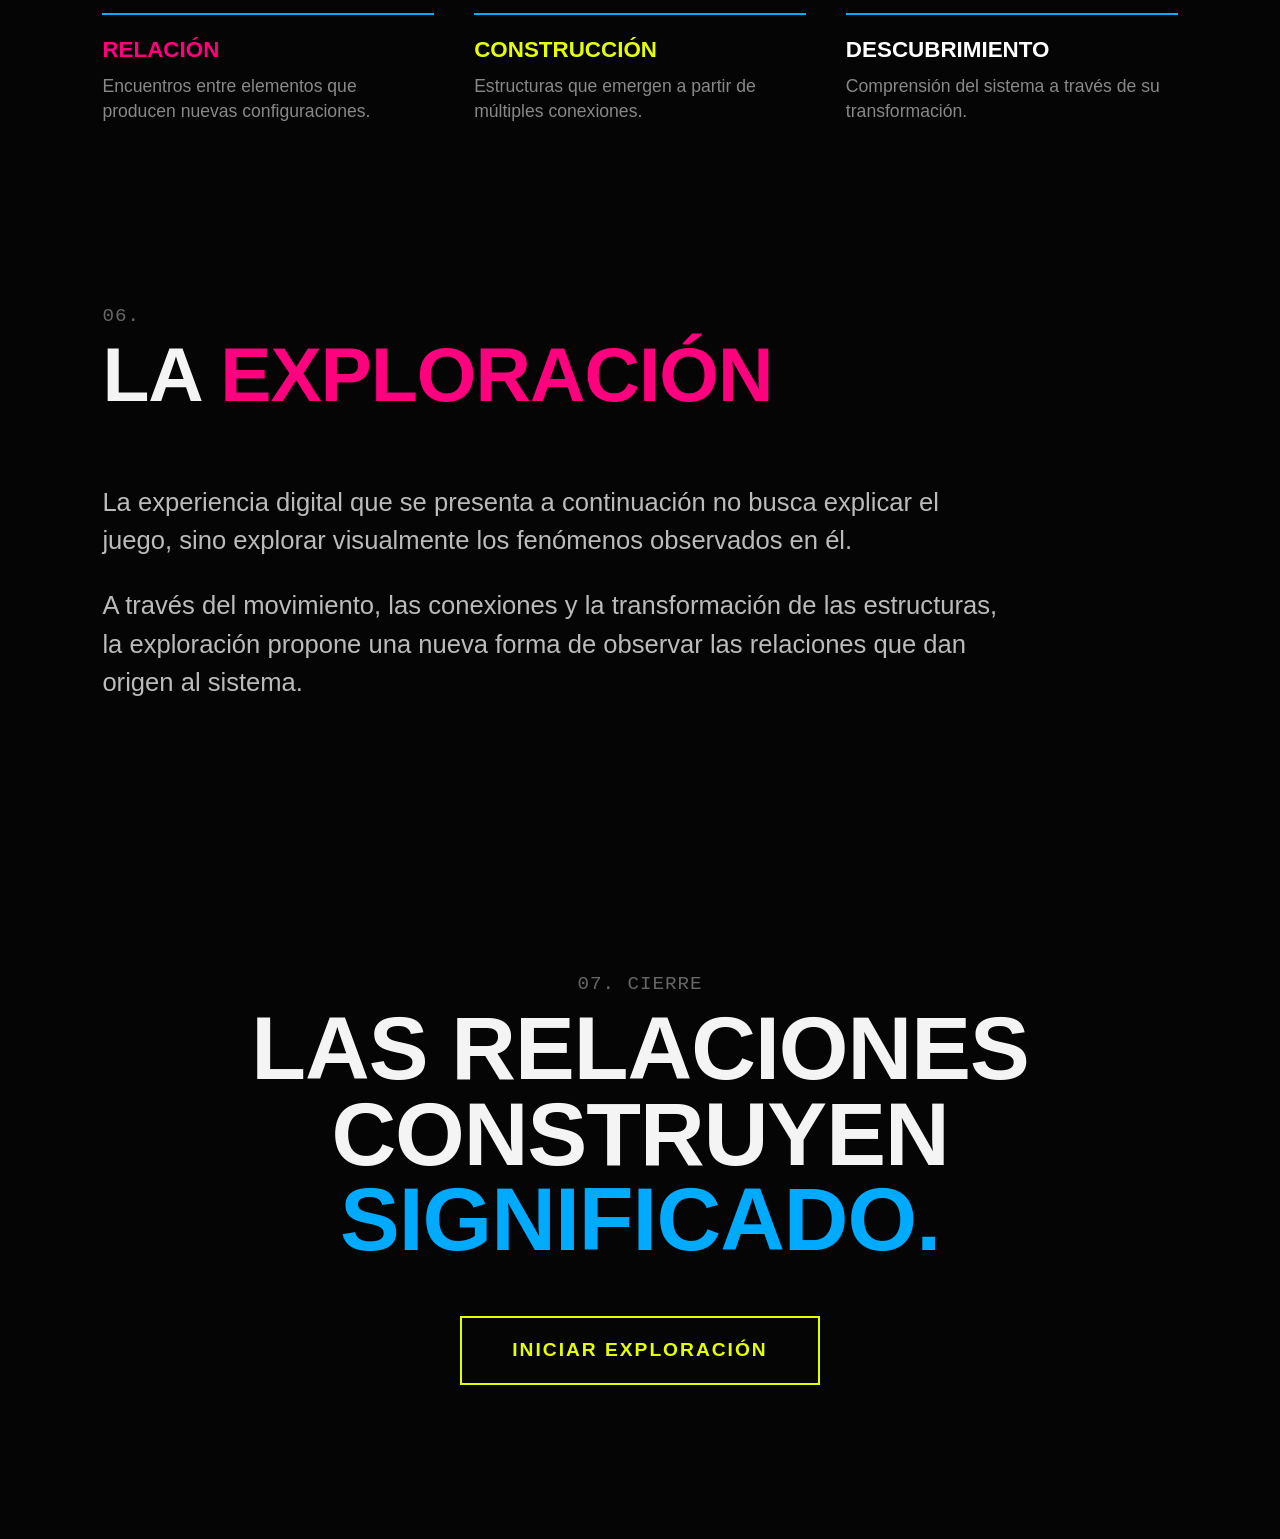
==== commit 0095be5d: "commit html" ====
--- a/index.html
+++ b/index.html
@@ -57,29 +57,36 @@
             <span class="section-number">01.</span>
             <h2 class="section-title">¿QUÉ ES<br><span class="magenta-text">CONECTANDO?</span></h2>
         </div>
-        <p class="section-text reveal">Conectando es un juego de construction y exploración en el que los jugadores deben encontrar una salida a través de un sistema que se transforma constantemente.</p>
-        <p class="section-text reveal">Utilizando distintas piezas, el tablero se construye progresivamente, generando recorridos, conexiones y nuevas posibilidades de desplazamiento a medida que avanza la partida.</p>
-        <p class="section-text reveal">Cada decisión modifica la configuración existente, haciendo que el camino hacia la salida cambie continuamente.</p>
-        
-        <div class="contenedor-3d">
-            <model-viewer 
-                id="caja-interactive-3d"
-                src="modelado/modelado_caja3.glb" 
-                alt="Modelo 3D interactivo de la caja de Conectando" 
-                camera-controls 
-                tone-mapping="neutral"
-                shadow-intensity="1"
-                disable-zoom
-                interaction-prompt="none"
-                camera-orbit="0deg 75deg 100%"
-                auto-rotate
-                rotation-per-second="15deg"
-                ar 
-                ar-modes="webxr scene-viewer quick-look">
-                <button slot="ar-button" id="ar-button" style="position: absolute; bottom: 16px; right: 16px; background: #00aaff; border: none; padding: 8px 16px; color: #fff; font-weight: bold; border-radius: 4px; cursor: pointer; z-index: 10;">
-                    Ver en realidad aumentada
-                </button>
-            </model-viewer>
+
+        <div class="bloque-dos-columnas">
+            
+            <div class="columna-texto">
+                <p class="section-text reveal">Conectando es un juego de construcción y exploración en el que los jugadores deben encontrar una salida a través de un sistema que se transforma constantemente.</p>
+                <p class="section-text reveal">Utilizando distintas piezas, el tablero se construye progresivamente, generando recorridos, conexiones y nuevas posibilidades de desplazamiento a medida que avanza la partida.</p>
+                <p class="section-text reveal">Cada decisión modifica la configuración existente, haciendo que el camino hacia la salida cambie continuamente.</p>
+            </div>
+
+            <div class="columna-render">
+                <div class="contenedor-3d">
+                    <model-viewer 
+                        id="caja-interactive-3d"
+                        src="modelado/modelado_caja_4.glb" 
+                        alt="Modelo 3D interactivo de la caja de Conectando" 
+                        camera-controls 
+                        tone-mapping="neutral"
+                        shadow-intensity="1"
+                        disable-zoom
+                        interaction-prompt="none"
+                        camera-orbit="0deg 90deg 135%"
+                        ar 
+                        ar-modes="webxr scene-viewer quick-look">
+                        <button slot="ar-button" id="ar-button" style="position: absolute; bottom: 16px; right: 16px; background: #00aaff; border: none; padding: 8px 16px; color: #fff; font-weight: bold; border-radius: 4px; cursor: pointer; z-index: 10;">
+                            Ver en realidad aumentada
+                        </button>
+                    </model-viewer>
+                </div>
+            </div>
+
         </div>
 
         <div class="galeria-cinta-container reveal">
@@ -184,6 +191,10 @@
                         <p>Distribución de piezas en el tablero central.</p>
                     </div>
                 </div>
+
+            </div>
+        </div>
+    </section>
 
             </div>
         </div>
@@ -308,29 +319,6 @@
         </div>
     </section>
 
-    <script>
-        const viewer3D = document.querySelector('#caja-interactive-3d');
-        let timerRetornoAuto;
-
-        // Función que apaga la rotación automática al interactuar manualmente
-        function detenerRotacionPorUsuario() {
-            // Apagamos el flag nativo de auto-rotate del componente
-            viewer3D.removeAttribute('auto-rotate');
-            
-            // Limpiamos cualquier contador activo previo
-            clearTimeout(timerRetornoAuto);
-            
-            // Si el usuario deja de tocar el modelo por 6 segundos, se reactiva el giro lento solo
-            timerRetornoAuto = setTimeout(() => {
-                viewer3D.setAttribute('auto-rotate', '');
-            }, 6000);
-        }
-
-        // Escuchamos los eventos de interacción del mouse y pantallas táctiles
-        viewer3D.addEventListener('mousedown', detenerRotacionPorUsuario);
-        viewer3D.addEventListener('touchstart', detenerRotacionPorUsuario, {passive: true});
-    </script>
-
     <script src="script.js"></script>
 </body>
 </html>
--- a/style.css
+++ b/style.css
@@ -377,13 +377,49 @@
 ::-webkit-scrollbar-thumb:hover { background-color: var(--cyan); }
 
 /* ==========================================================
-   9. CONTENEDOR PARA EL MODELADO 3D
+   9. CONFIGURACIÓN EN DOS COLUMNAS (TEXTO E INTERACCIÓN 3D)
    ========================================================== */
+
+/* Contenedor padre que divide la pantalla en 2 */
+.bloque-dos-columnas {
+    display: flex;
+    flex-direction: row;
+    justify-content: space-between;
+    align-items: center;
+    width: 100%;
+    max-width: 1200px;
+    gap: 4vw; /* Espacio intermedio entre texto y render */
+    margin-bottom: 6vh;
+}
+
+/* Columna de los textos (se va a la izquierda) */
+.columna-texto {
+    flex: 1.2; /* Toma un poco más de ancho para que el texto respire */
+    display: flex;
+    flex-direction: column;
+}
+
+.columna-texto .section-text {
+    font-size: clamp(1rem, 1.5vw, 1.35rem); /* Achicamos un pelito el texto para que calce bien al lado del 3D */
+    line-height: 1.6;
+    color: #bbbbbb;
+    margin-bottom: 2.5vh;
+    text-align: left;
+}
+
+/* Columna del render (se va a la derecha) */
+.columna-render {
+    flex: 0.8; /* Espacio controlado para el visor */
+    display: flex;
+    justify-content: center;
+    align-items: center;
+}
+
+/* Redefinimos el contenedor 3D original para que calce en su columna */
 .contenedor-3d {
     width: 100%;
-    max-width: 600px; 
-    height: 400px;    
-    margin: 4vh auto;
+    max-width: 420px; 
+    height: 340px;    
     display: flex;
     justify-content: center;
     align-items: center;
@@ -398,6 +434,20 @@
     outline: none;
 }
 
+/* RESPONSIVE: Si entran desde un celular, las columnas se desarman y se apilan verticalmente */
+@media (max-width: 850px) {
+    .bloque-dos-columnas {
+        flex-direction: column;
+        gap: 4vh;
+    }
+    .columna-texto .section-text {
+        text-align: left;
+    }
+    .contenedor-3d {
+        max-width: 340px;
+        height: 280px;
+    }
+}
 /* ==========================================================
    10. MAQUETACIÓN ALINEADA A LA IZQUIERDA (ZONA MECÁNICA)
    ========================================================== */
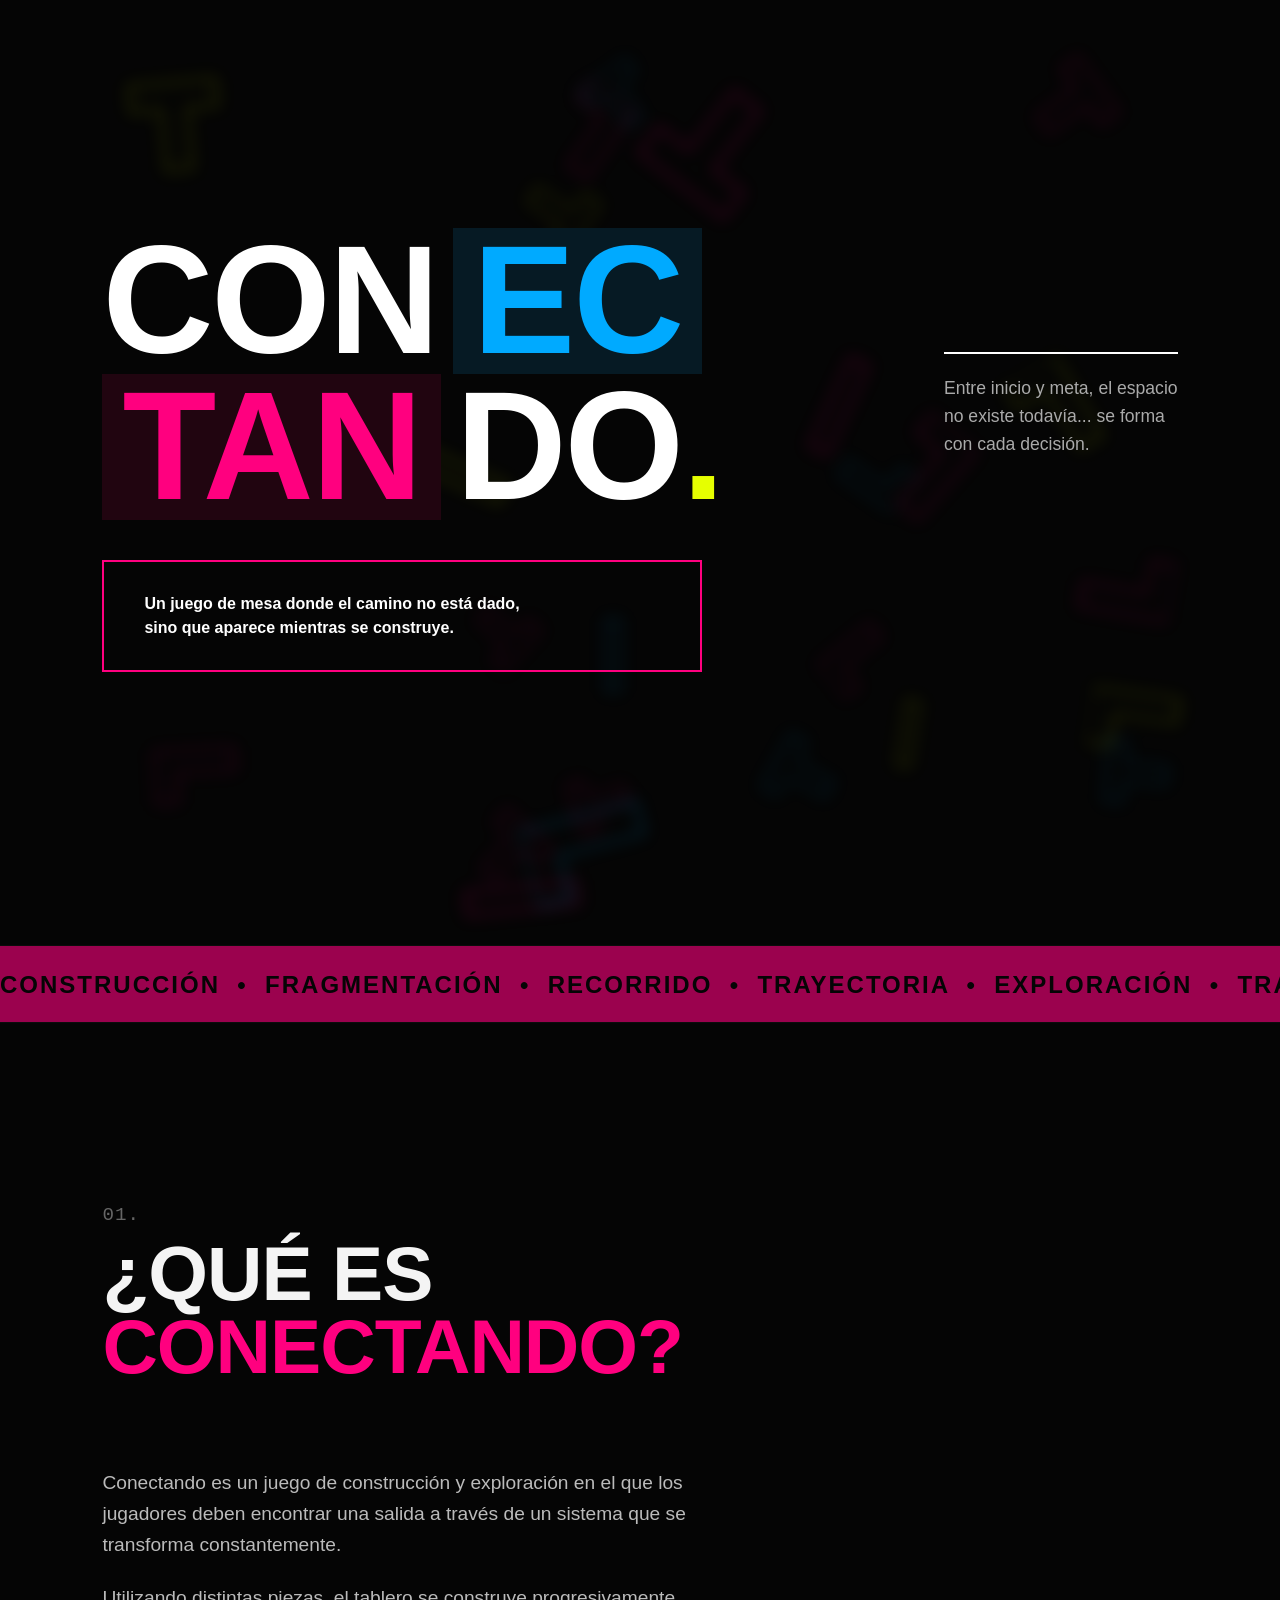
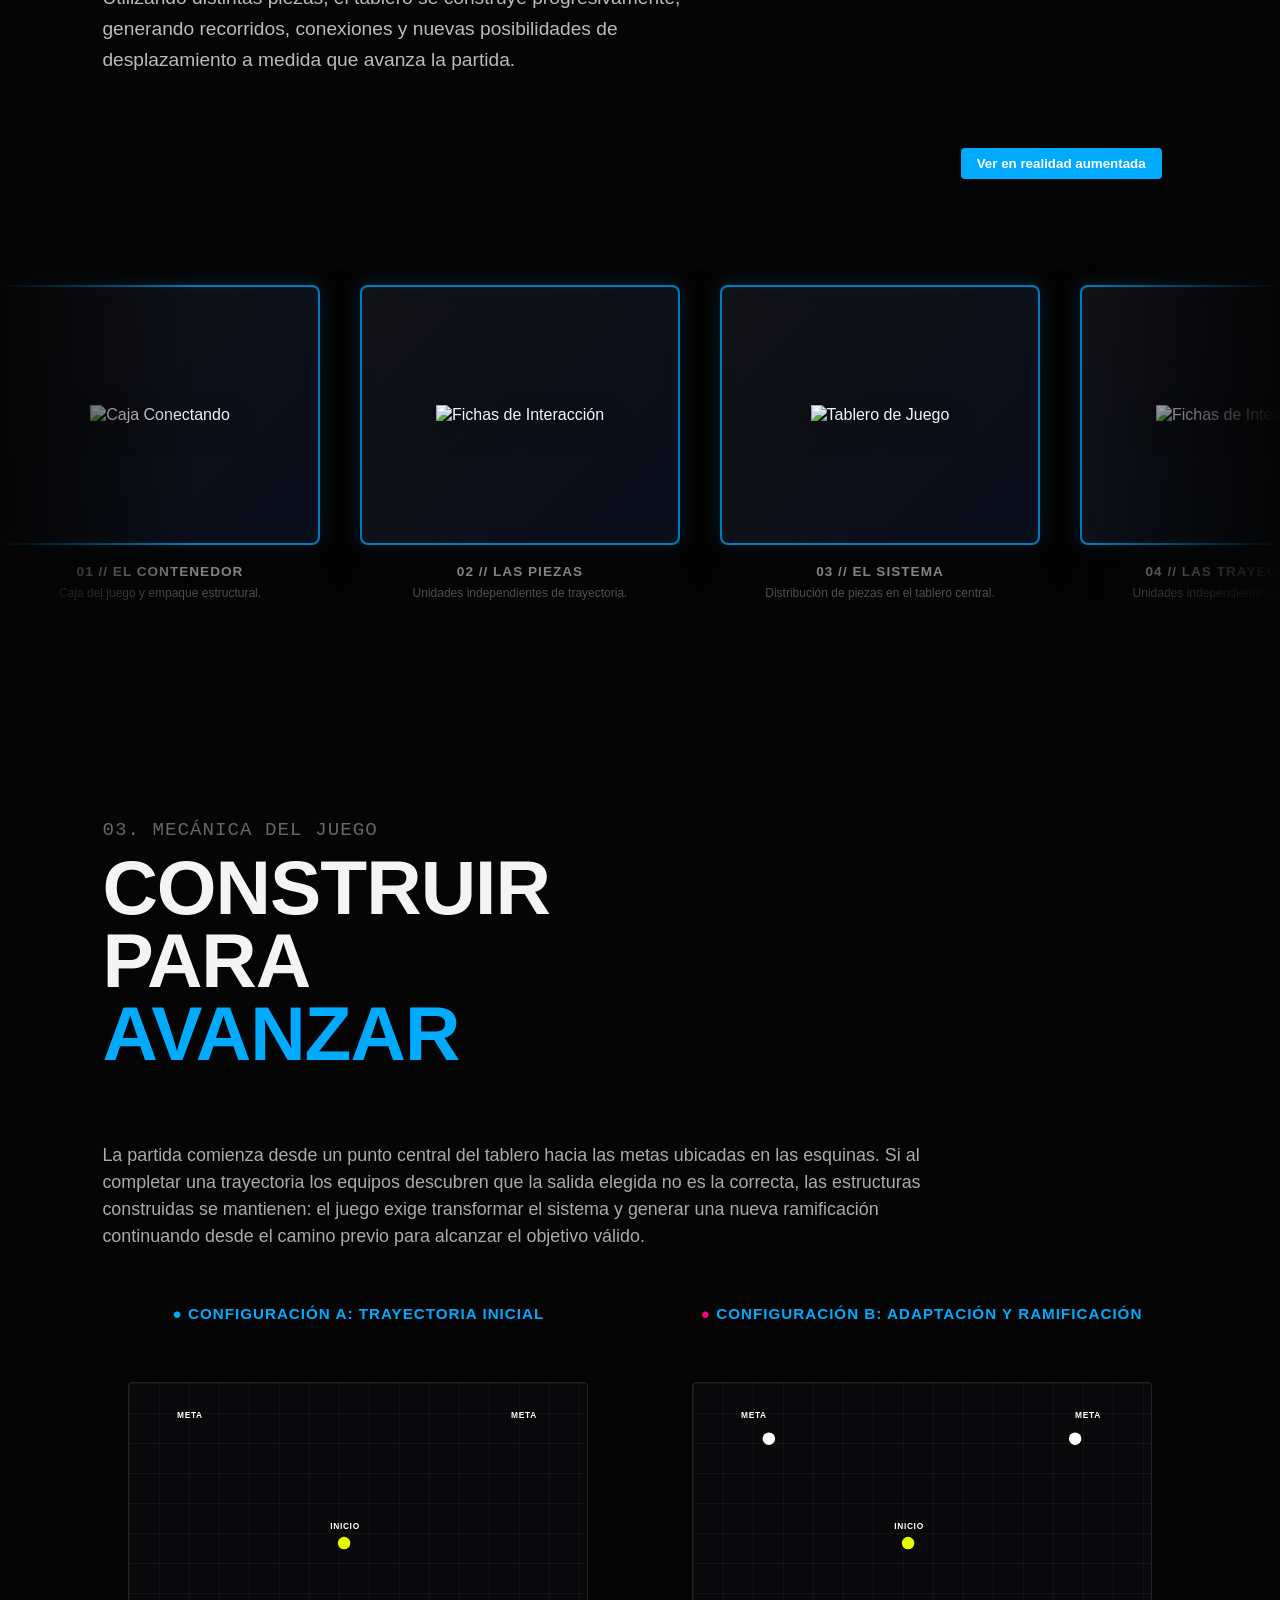
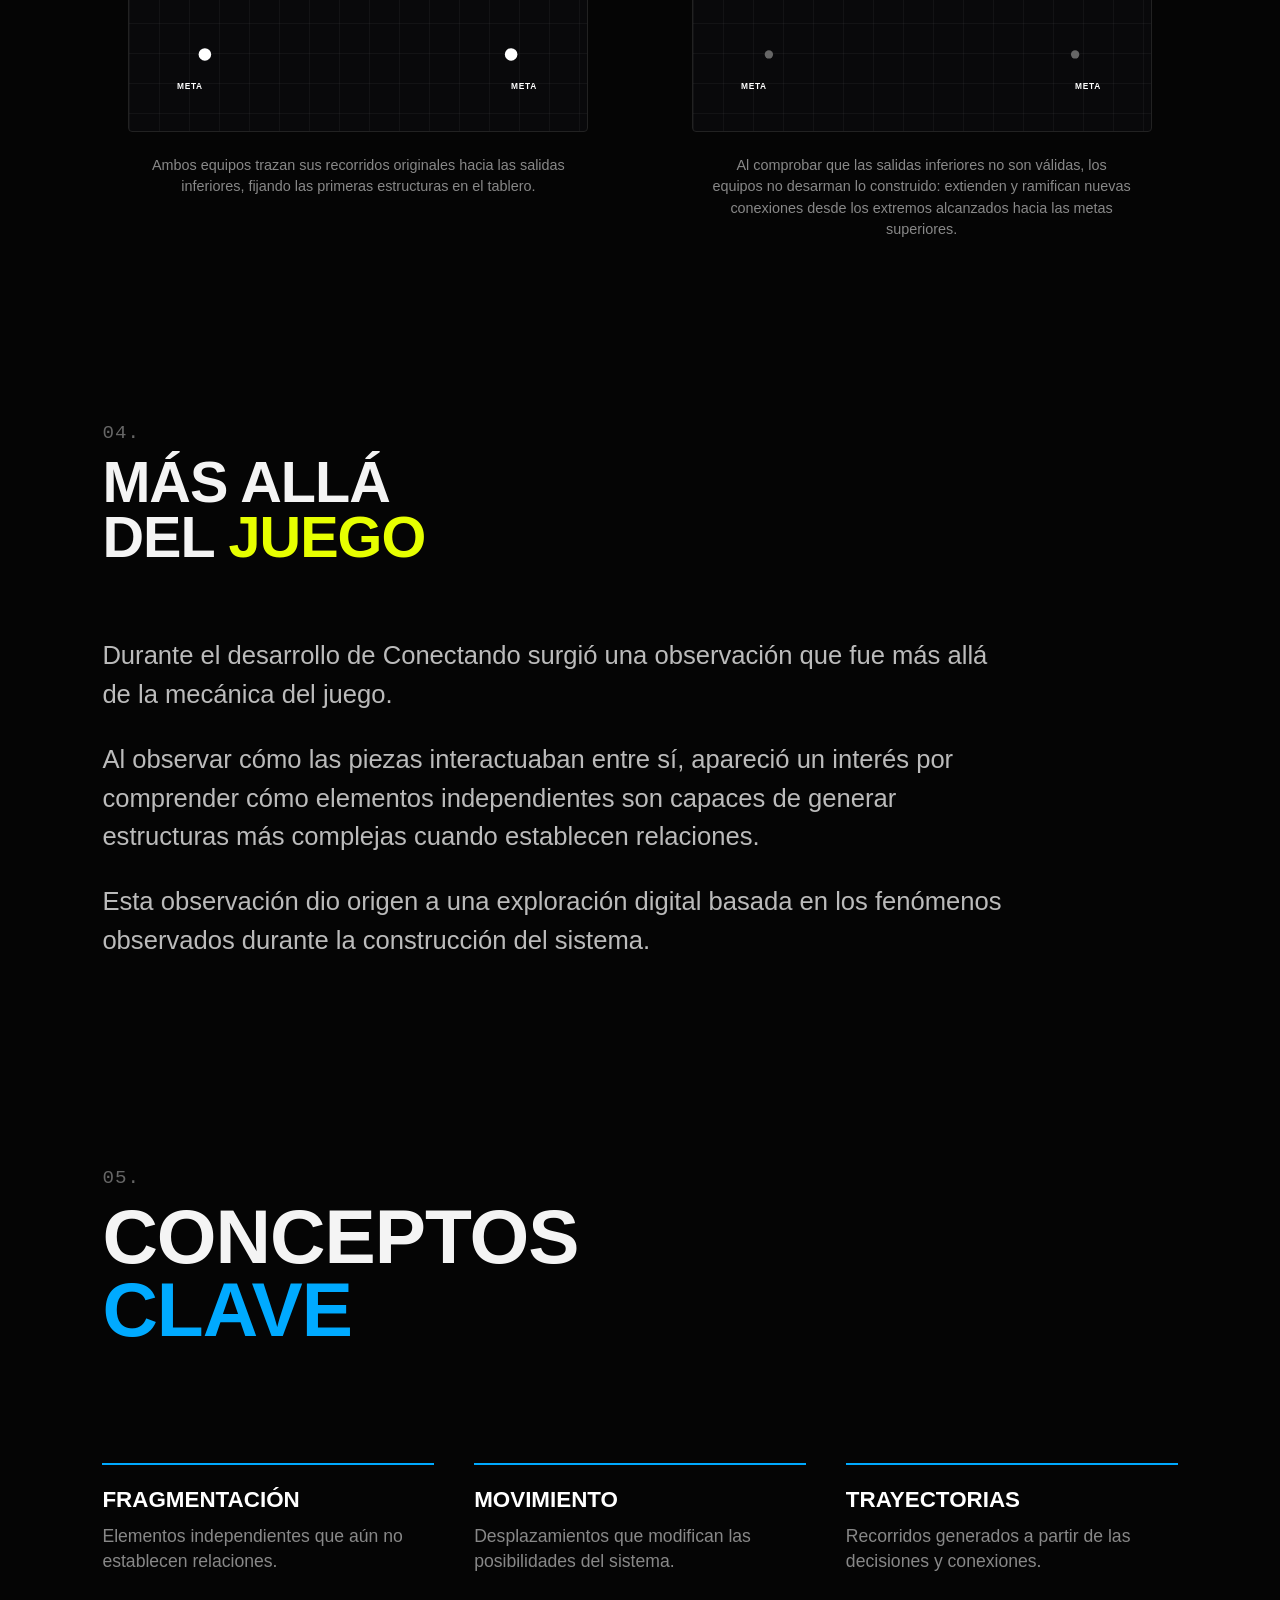
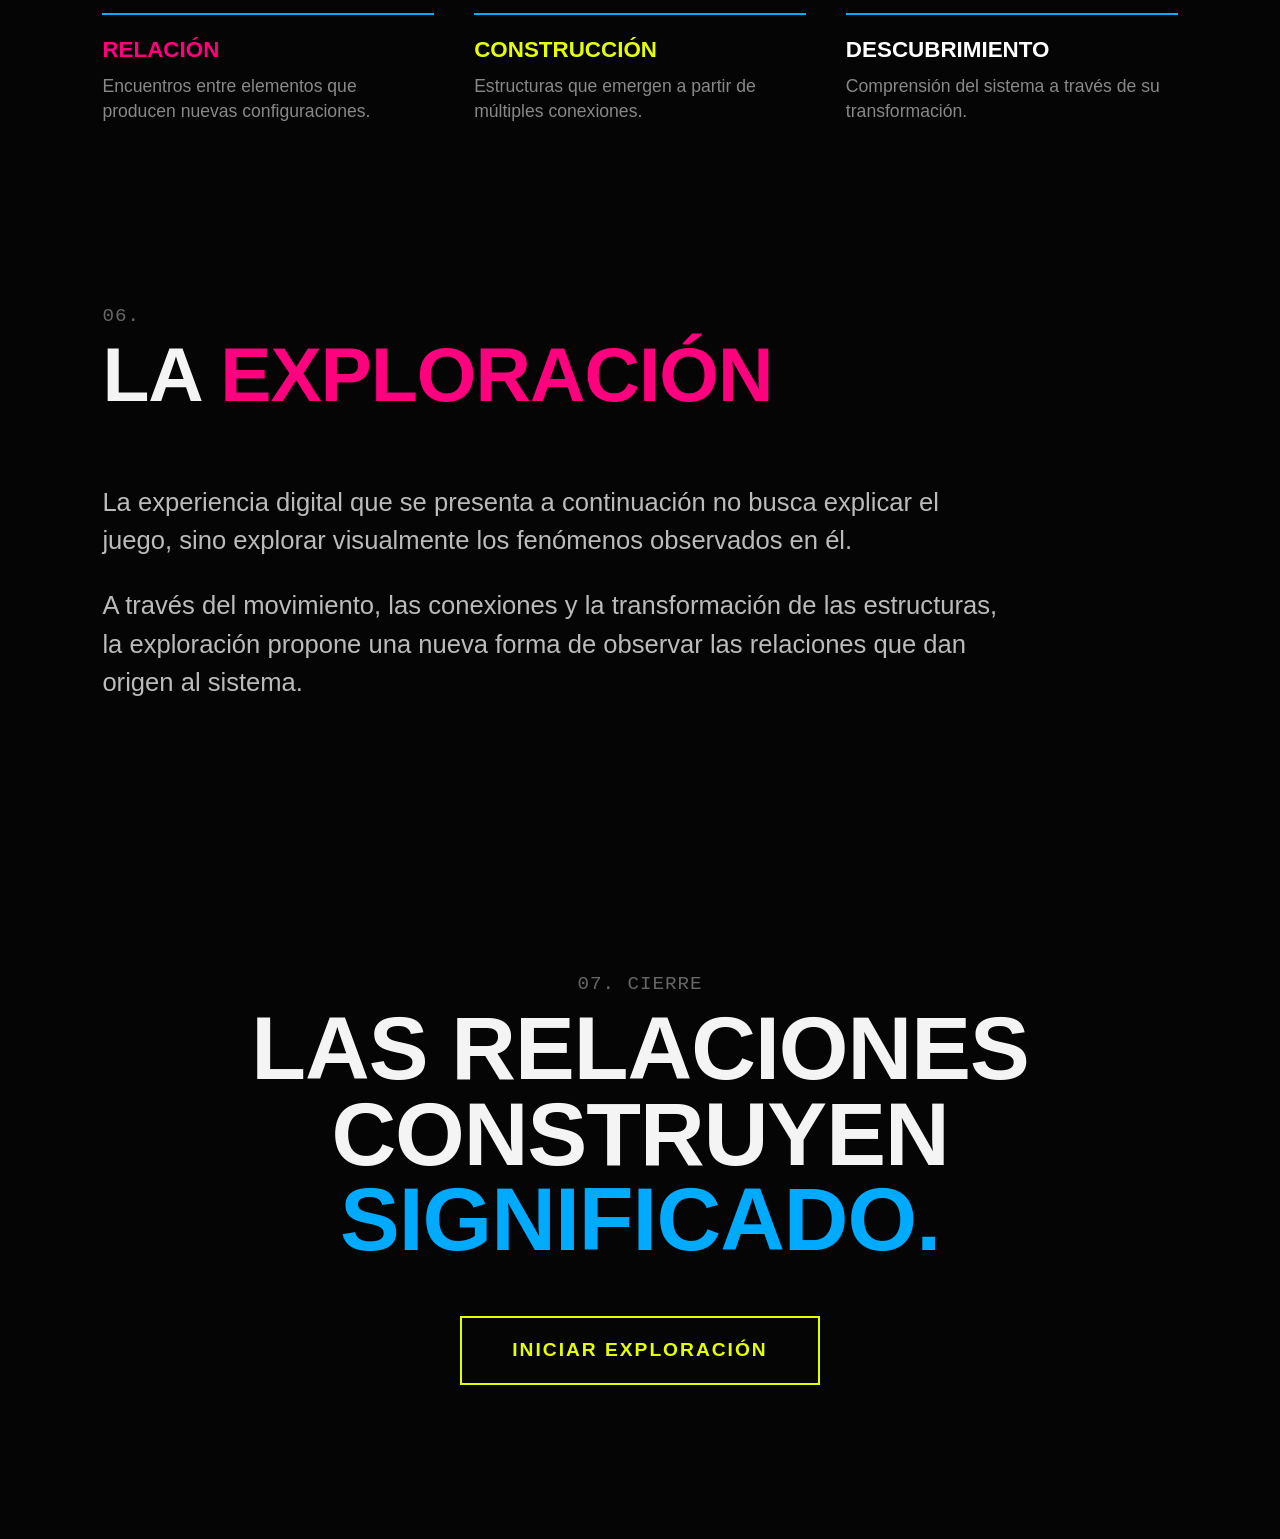
==== commit 114da258: "commit modelado" ====
--- a/index.html
+++ b/index.html
@@ -68,22 +68,21 @@
 
             <div class="columna-render">
                 <div class="contenedor-3d">
-                    <model-viewer 
-                        id="caja-interactive-3d"
-                        src="modelado/modelado_caja_4.glb" 
-                        alt="Modelo 3D interactivo de la caja de Conectando" 
-                        camera-controls 
-                        tone-mapping="neutral"
-                        shadow-intensity="1"
-                        disable-zoom
-                        interaction-prompt="none"
-                        camera-orbit="0deg 90deg 135%"
-                        ar 
-                        ar-modes="webxr scene-viewer quick-look">
-                        <button slot="ar-button" id="ar-button" style="position: absolute; bottom: 16px; right: 16px; background: #00aaff; border: none; padding: 8px 16px; color: #fff; font-weight: bold; border-radius: 4px; cursor: pointer; z-index: 10;">
-                            Ver en realidad aumentada
-                        </button>
-                    </model-viewer>
+           <model-viewer 
+                id="caja-interactive-3d"
+                src="modelado/modelado_caja_6.glb" 
+                alt="Modelo 3D interactivo de la caja de Conectando" 
+                camera-controls 
+                tone-mapping="neutral"
+                shadow-intensity="1"
+                disable-zoom
+                interaction-prompt="none" interaction-prompt-style="none" camera-orbit="0deg 90deg 135%"
+                ar 
+                ar-modes="webxr scene-viewer quick-look">
+                <button slot="ar-button" id="ar-button" style="position: absolute; bottom: 16px; right: 16px; background: #00aaff; border: none; padding: 8px 16px; color: #fff; font-weight: bold; border-radius: 4px; cursor: pointer; z-index: 10;">
+                    Ver en realidad aumentada
+                </button>
+            </model-viewer>
                 </div>
             </div>
 
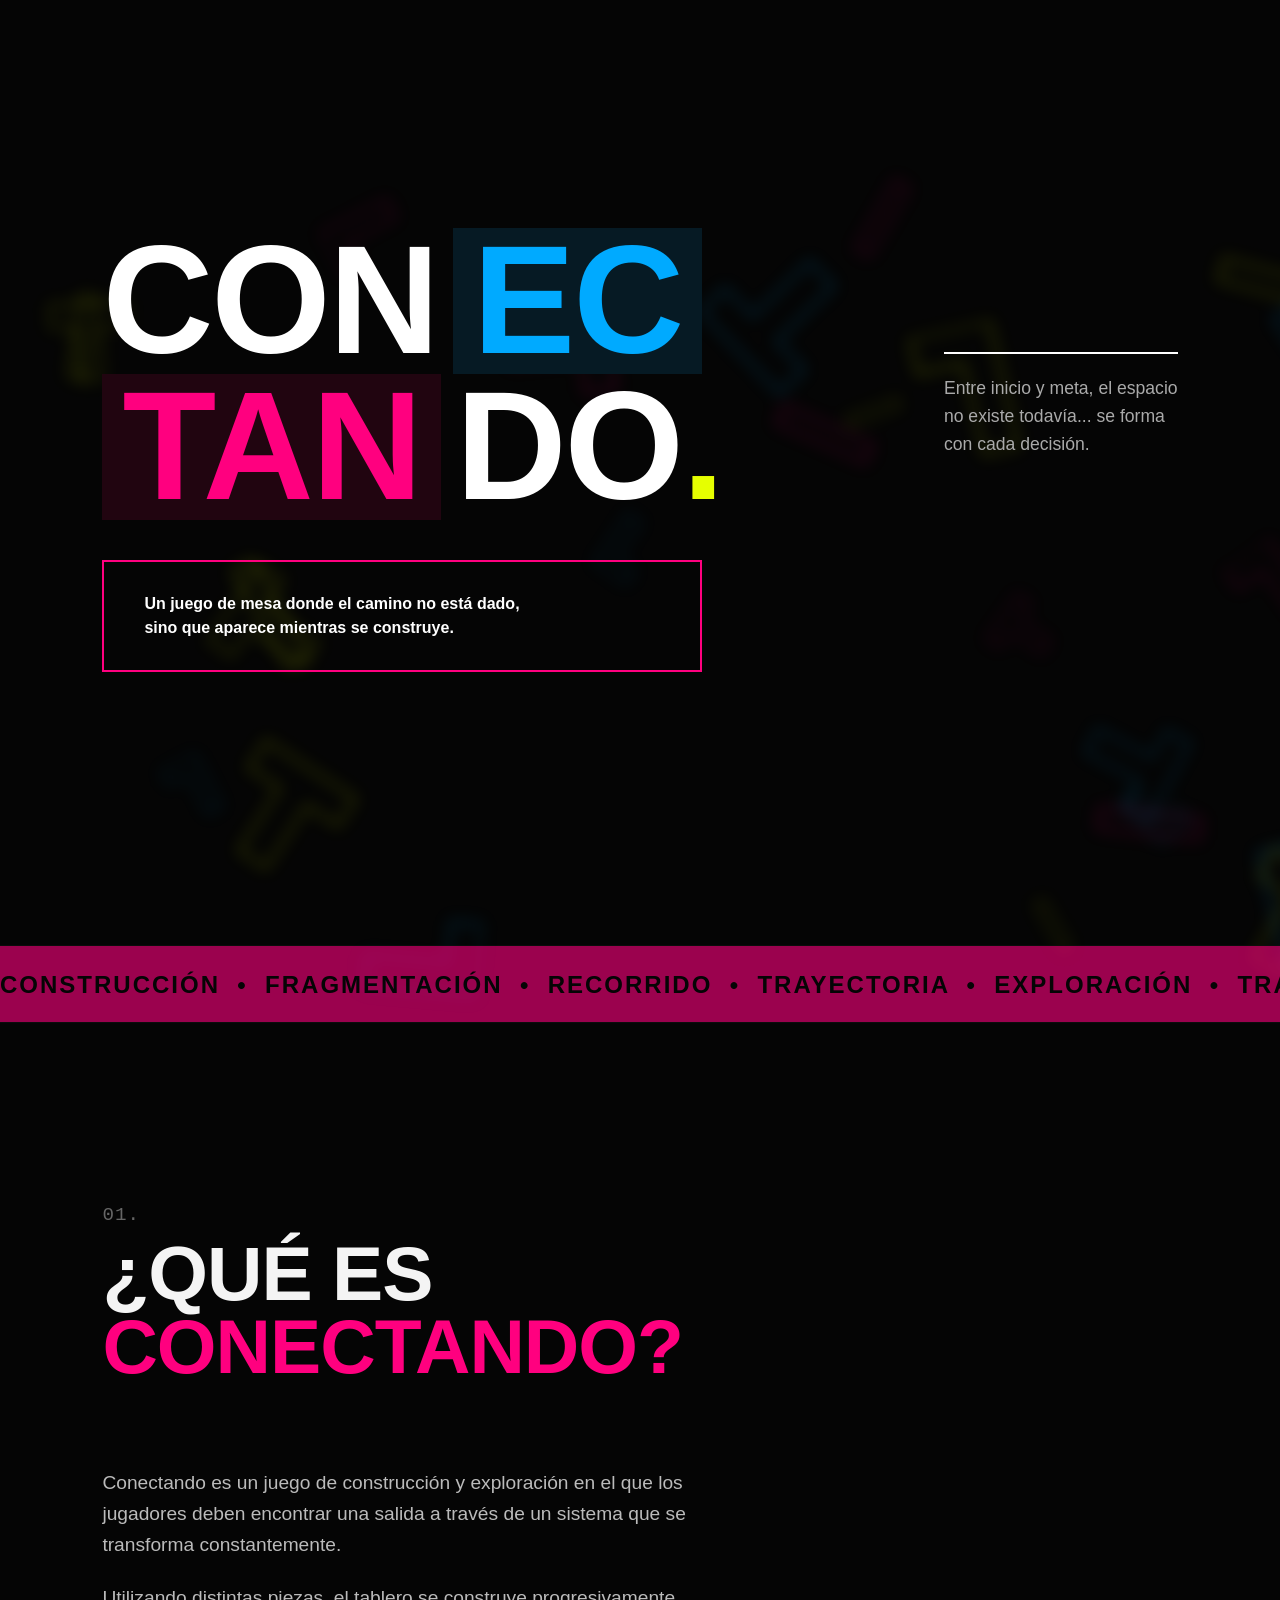
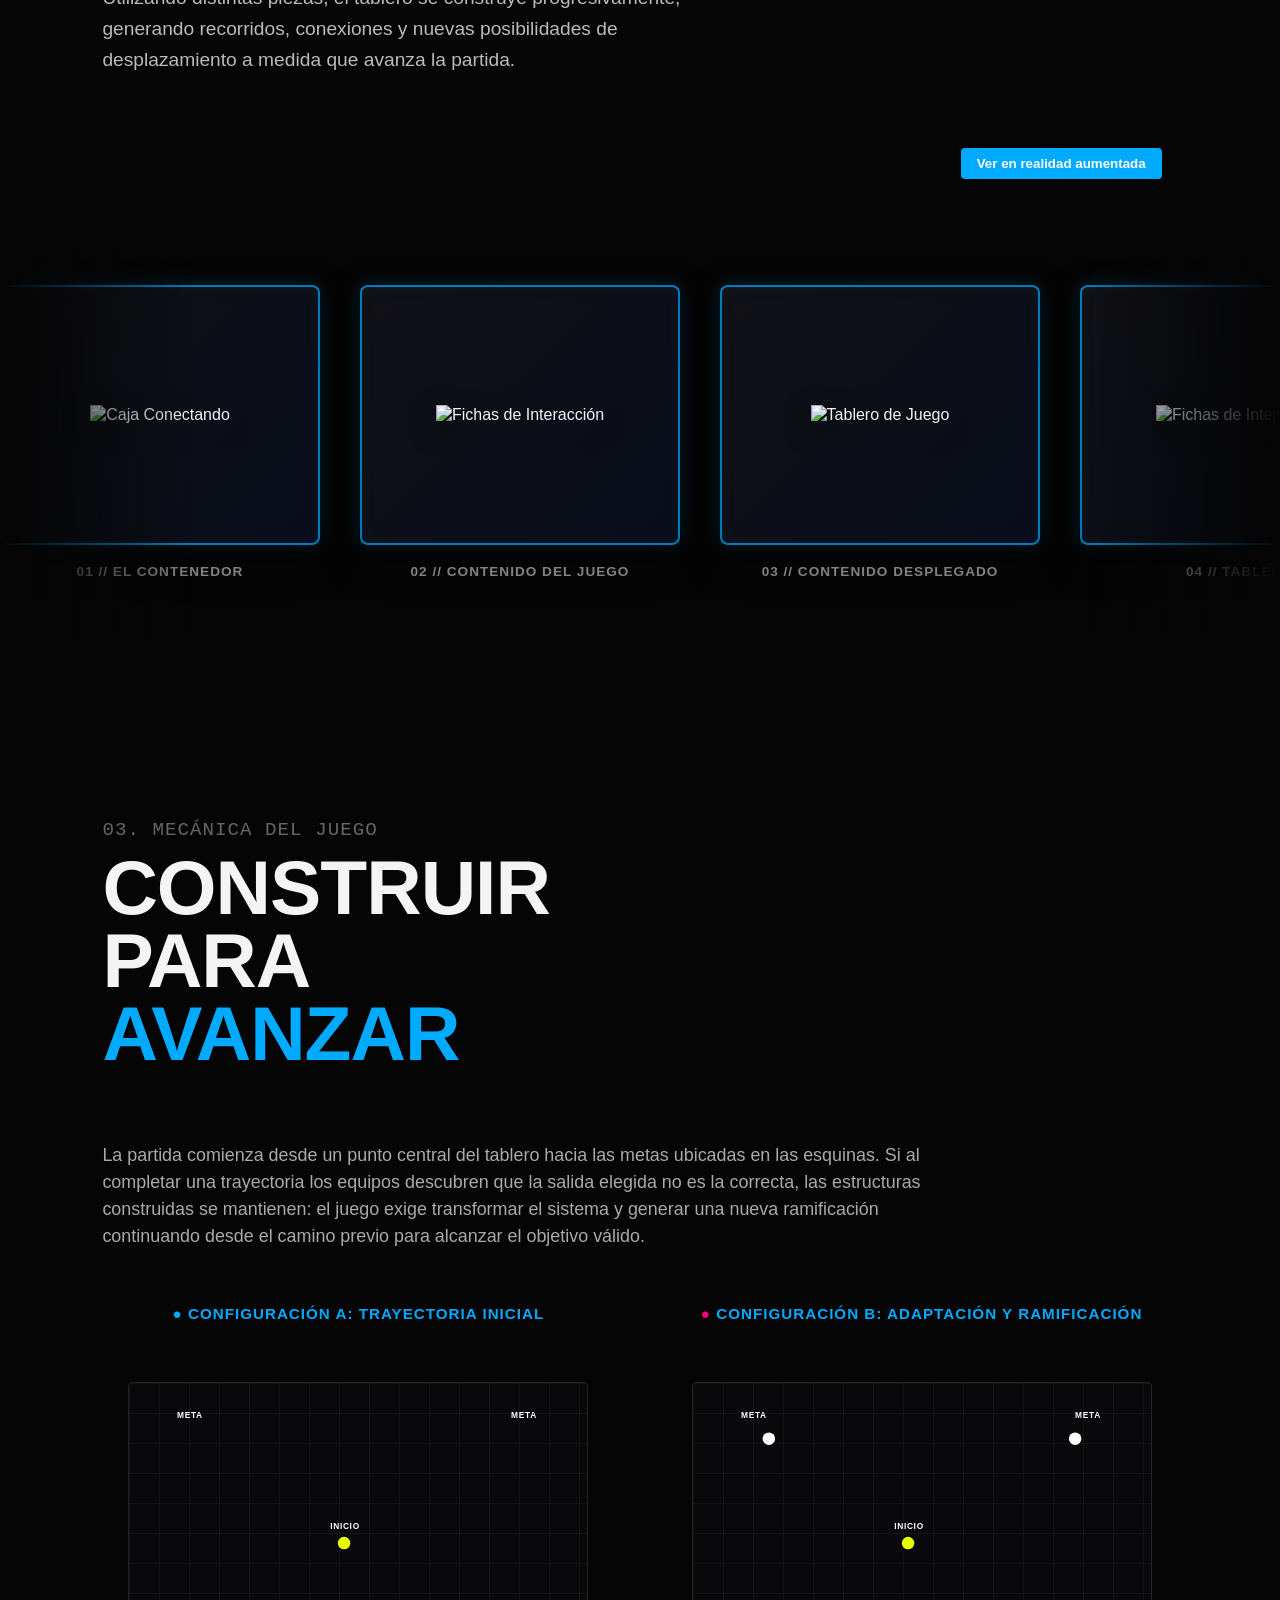
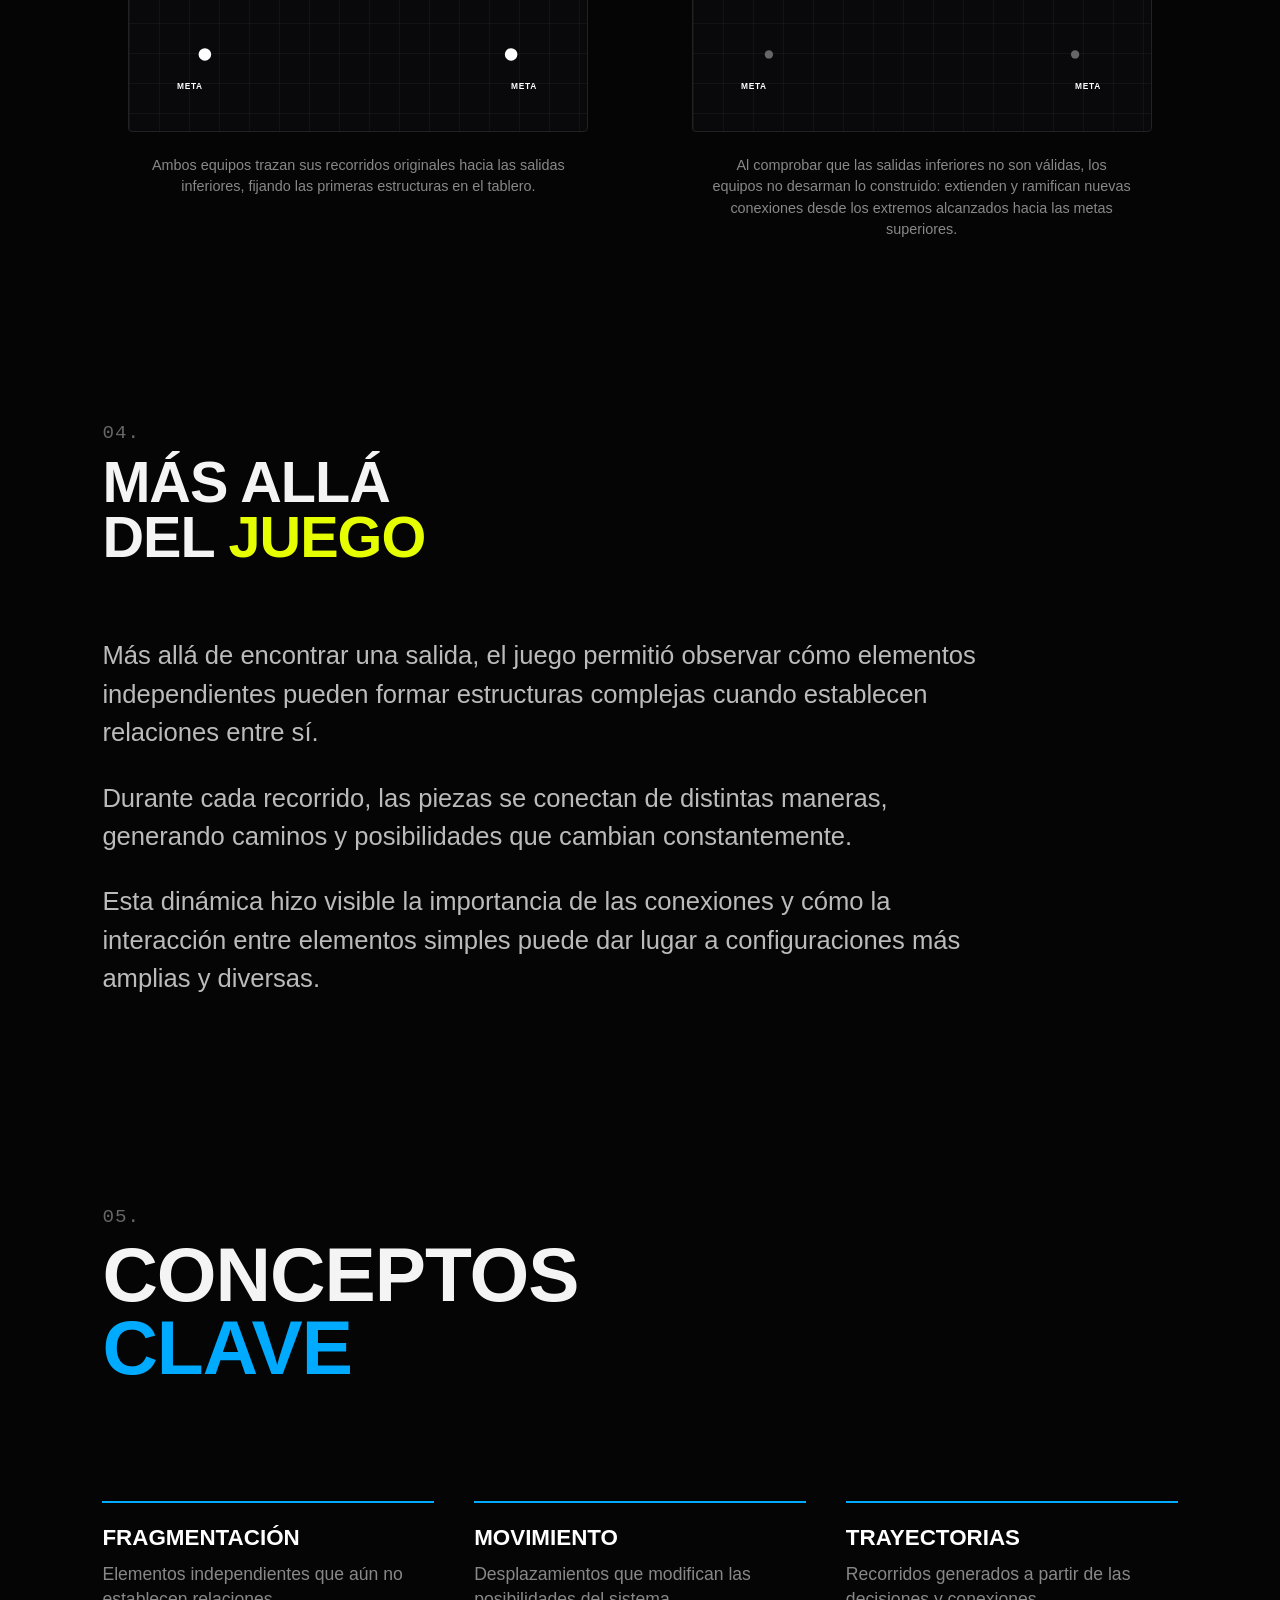
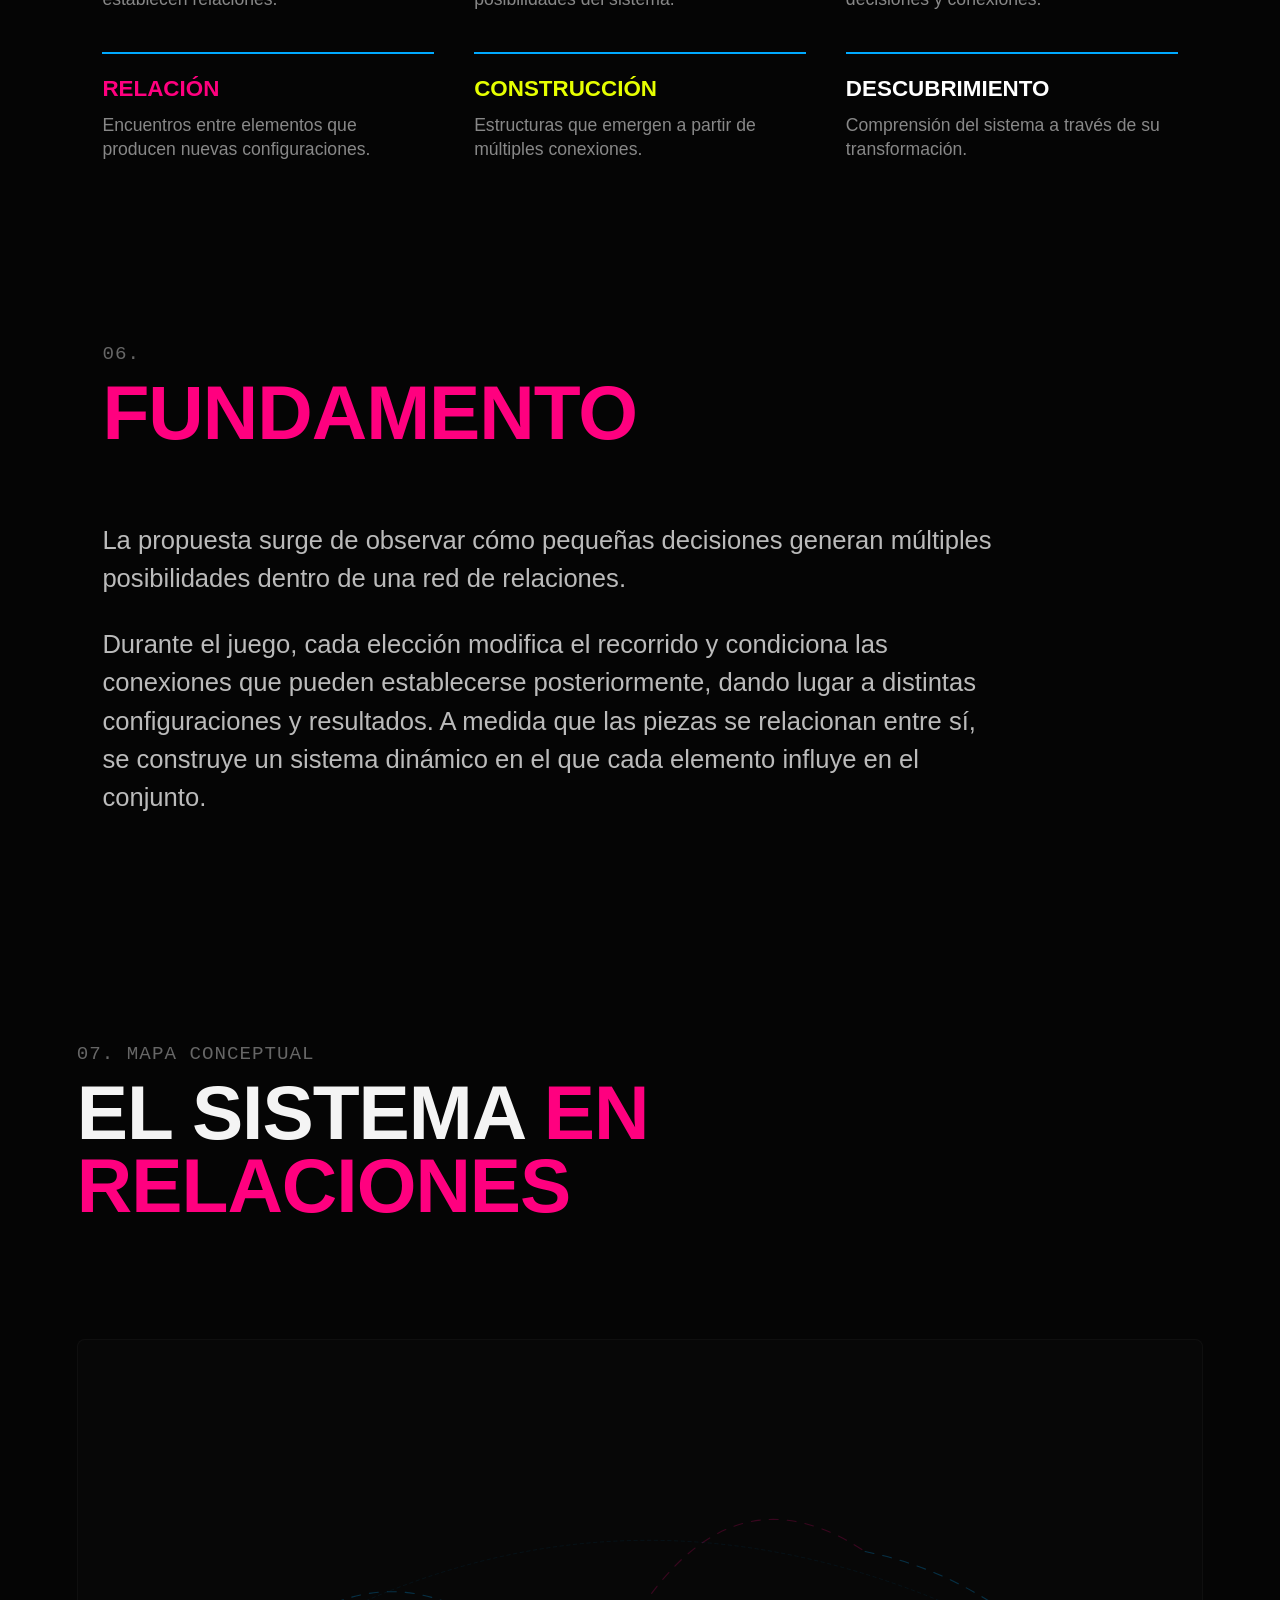
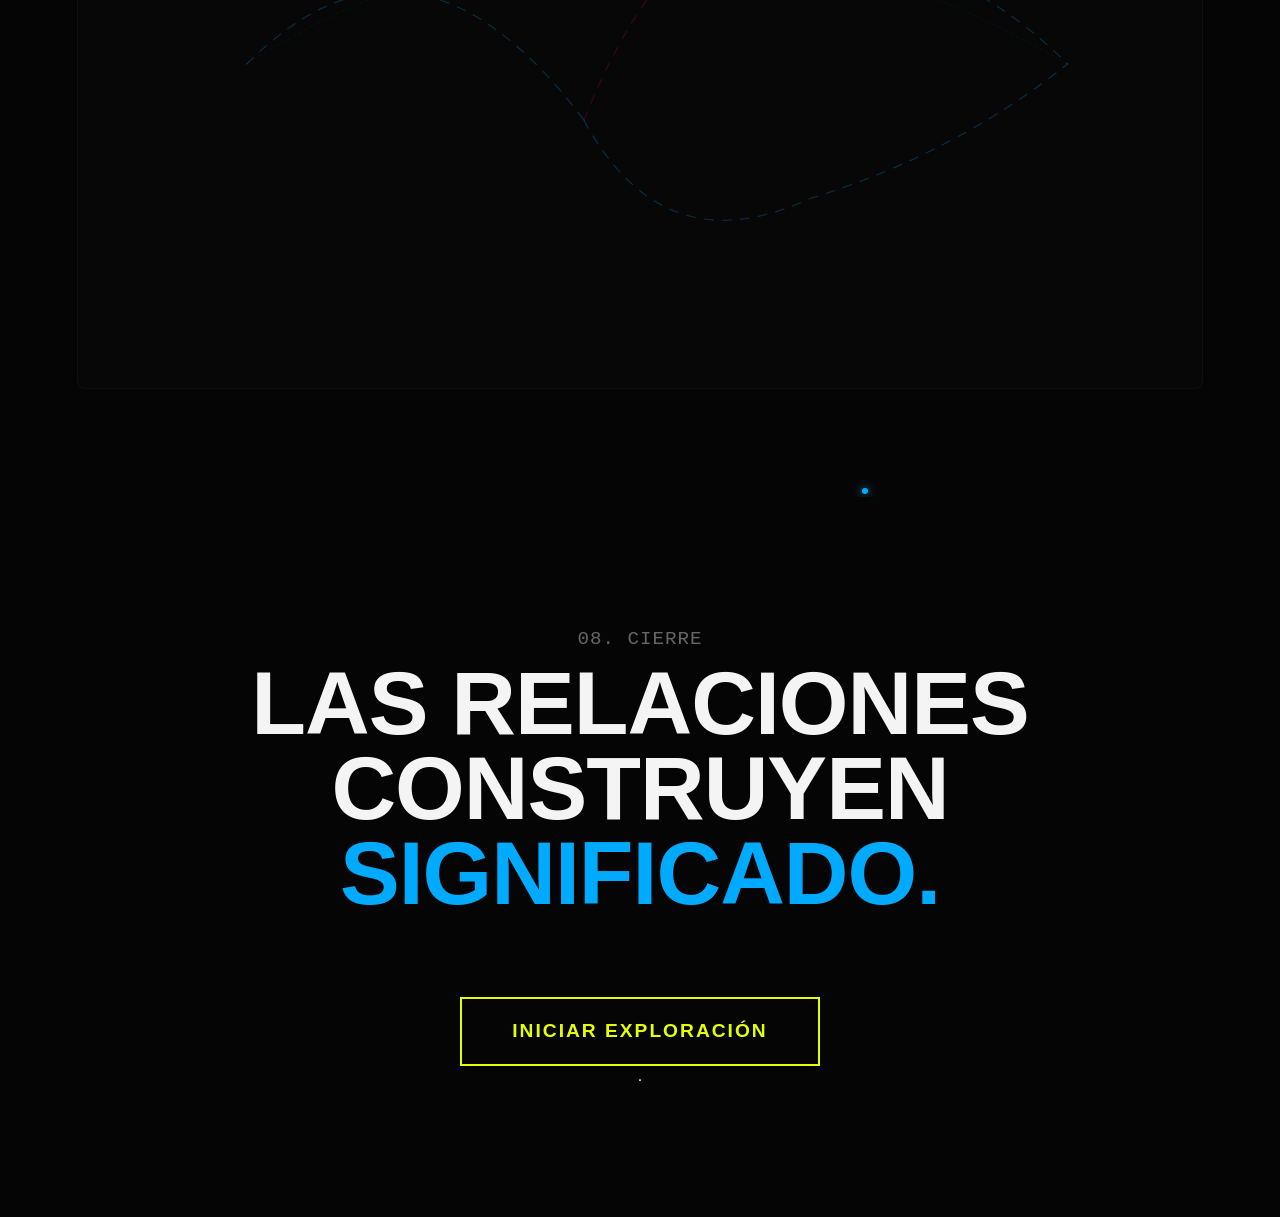
==== commit 0ccb708b: "commit exploración" ====
--- a/index.html
+++ b/index.html
@@ -59,7 +59,6 @@
         </div>
 
         <div class="bloque-dos-columnas">
-            
             <div class="columna-texto">
                 <p class="section-text reveal">Conectando es un juego de construcción y exploración en el que los jugadores deben encontrar una salida a través de un sistema que se transforma constantemente.</p>
                 <p class="section-text reveal">Utilizando distintas piezas, el tablero se construye progresivamente, generando recorridos, conexiones y nuevas posibilidades de desplazamiento a medida que avanza la partida.</p>
@@ -68,35 +67,80 @@
 
             <div class="columna-render">
                 <div class="contenedor-3d">
-           <model-viewer 
-                id="caja-interactive-3d"
-                src="modelado/modelado_caja_6.glb" 
-                alt="Modelo 3D interactivo de la caja de Conectando" 
-                camera-controls 
-                tone-mapping="neutral"
-                shadow-intensity="1"
-                disable-zoom
-                interaction-prompt="none" interaction-prompt-style="none" camera-orbit="0deg 90deg 135%"
-                ar 
-                ar-modes="webxr scene-viewer quick-look">
-                <button slot="ar-button" id="ar-button" style="position: absolute; bottom: 16px; right: 16px; background: #00aaff; border: none; padding: 8px 16px; color: #fff; font-weight: bold; border-radius: 4px; cursor: pointer; z-index: 10;">
-                    Ver en realidad aumentada
-                </button>
-            </model-viewer>
-                </div>
-            </div>
-
+                    <model-viewer 
+                        id="caja-interactive-3d"
+                        src="modelado/modelado_caja_6.glb" 
+                        alt="Modelo 3D interactivo de la caja de Conectando" 
+                        camera-controls 
+                        tone-mapping="neutral"
+                        shadow-intensity="1"
+                        disable-zoom
+                        interaction-prompt="none" 
+                        interaction-prompt-style="none" 
+                        camera-orbit="0deg 90deg 135%"
+                        ar 
+                        ar-modes="webxr scene-viewer quick-look">
+                        <button slot="ar-button" id="ar-button" style="position: absolute; bottom: 16px; right: 16px; background: #00aaff; border: none; padding: 8px 16px; color: #fff; font-weight: bold; border-radius: 4px; cursor: pointer; z-index: 10;">
+                            Ver en realidad aumentada
+                        </button>
+                    </model-viewer>
+                </div>
+            </div>
         </div>
 
         <div class="galeria-cinta-container reveal">
             <div class="cinta-movimiento-infinito">
-                
                 <div class="tarjeta-cinta">
                     <div class="marco-neon-glass">
                         <img src="imagenes/imagen_contenedor_1.png" alt="Caja Conectando">
                     </div>
                     <div class="info-pie-cinta">
                         <h3>01 // EL CONTENEDOR</h3>
+                    </div>
+                </div>
+
+                <div class="tarjeta-cinta">
+                    <div class="marco-neon-glass">
+                        <img src="imagenes/imagen_contenido_2.png" alt="Fichas de Interacción">
+                    </div>
+                    <div class="info-pie-cinta">
+                        <h3>02 // CONTENIDO DEL JUEGO</h3>
+                    </div>
+                </div>
+
+                <div class="tarjeta-cinta">
+                    <div class="marco-neon-glass">
+                        <img src="imagenes/imagen_abierto_3.png" alt="Tablero de Juego">
+                    </div>
+                    <div class="info-pie-cinta">
+                        <h3>03 // CONTENIDO DESPLEGADO</h3>
+                    </div>
+                </div>
+
+                <div class="tarjeta-cinta">
+                    <div class="marco-neon-glass">
+                        <img src="imagenes/imagen_tablero_4.png" alt="Fichas de Interacción">
+                    </div>
+                    <div class="info-pie-cinta">
+                        <h3>04 // TABLERO</h3>
+                    </div>
+                </div>
+
+                <div class="tarjeta-cinta">
+                    <div class="marco-neon-glass">
+                        <img src="imagenes/imagen_partida_5.png" alt="Tablero de Juego">
+                    </div>
+                    <div class="info-pie-cinta">
+                        <h3>05 // PARTIDA</h3>
+                    </div>
+                </div>
+
+                <div class="tarjeta-cinta">
+                    <div class="marco-neon-glass">
+                        <img src="imagenes/imagen_contenedor_1.png" alt="Caja Conectando">
+                    </div>
+                    <div class="info-pie-cinta">
+                        <h3>EL CONTENEDOR</h3>
                         <p>Caja del juego y empaque estructural.</p>
                     </div>
                 </div>
@@ -106,7 +150,7 @@
                         <img src="imagenes/imagen_contenido_2.png" alt="Fichas de Interacción">
                     </div>
                     <div class="info-pie-cinta">
-                        <h3>02 // LAS PIEZAS</h3>
+                        <h3>LAS PIEZAS</h3>
                         <p>Unidades independientes de trayectoria.</p>
                     </div>
                 </div>
@@ -116,7 +160,7 @@
                         <img src="imagenes/imagen_abierto_3.png" alt="Tablero de Juego">
                     </div>
                     <div class="info-pie-cinta">
-                        <h3>03 // EL SISTEMA</h3>
+                        <h3>EL SISTEMA</h3>
                         <p>Distribución de piezas en el tablero central.</p>
                     </div>
                 </div>
@@ -126,7 +170,7 @@
                         <img src="imagenes/imagen_tablero_4.png" alt="Fichas de Interacción">
                     </div>
                     <div class="info-pie-cinta">
-                        <h3>04 // LAS TRAYECTORIAS</h3>
+                        <h3>LAS TRAYECTORIAS</h3>
                         <p>Unidades independientes de trayectoria.</p>
                     </div>
                 </div>
@@ -136,65 +180,10 @@
                         <img src="imagenes/imagen_partida_5.png" alt="Tablero de Juego">
                     </div>
                     <div class="info-pie-cinta">
-                        <h3>05 // LA CONFIGURACIÓN</h3>
+                        <h3>LA CONFIGURACIÓN</h3>
                         <p>Distribución de piezas en el tablero central.</p>
                     </div>
                 </div>
-
-                <div class="tarjeta-cinta">
-                    <div class="marco-neon-glass">
-                        <img src="imagenes/imagen_contenedor_1.png" alt="Caja Conectando">
-                    </div>
-                    <div class="info-pie-cinta">
-                        <h3>01 // EL CONTENEDOR</h3>
-                        <p>Caja del juego y empaque estructural.</p>
-                    </div>
-                </div>
-
-                <div class="tarjeta-cinta">
-                    <div class="marco-neon-glass">
-                        <img src="imagenes/imagen_contenido_2.png" alt="Fichas de Interacción">
-                    </div>
-                    <div class="info-pie-cinta">
-                        <h3>02 // LAS PIEZAS</h3>
-                        <p>Unidades independientes de trayectoria.</p>
-                    </div>
-                </div>
-
-                <div class="tarjeta-cinta">
-                    <div class="marco-neon-glass">
-                        <img src="imagenes/imagen_abierto_3.png" alt="Tablero de Juego">
-                    </div>
-                    <div class="info-pie-cinta">
-                        <h3>03 // EL SISTEMA</h3>
-                        <p>Distribución de piezas en el tablero central.</p>
-                    </div>
-                </div>
-
-                <div class="tarjeta-cinta">
-                    <div class="marco-neon-glass">
-                        <img src="imagenes/imagen_tablero_4.png" alt="Fichas de Interacción">
-                    </div>
-                    <div class="info-pie-cinta">
-                        <h3>04 // LAS TRAYECTORIAS</h3>
-                        <p>Unidades independientes de trayectoria.</p>
-                    </div>
-                </div>
-
-                <div class="tarjeta-cinta">
-                    <div class="marco-neon-glass">
-                        <img src="imagenes/imagen_partida_5.png" alt="Tablero de Juego">
-                    </div>
-                    <div class="info-pie-cinta">
-                        <h3>05 // LA CONFIGURACIÓN</h3>
-                        <p>Distribución de piezas en el tablero central.</p>
-                    </div>
-                </div>
-
-            </div>
-        </div>
-    </section>
-
             </div>
         </div>
     </section>
@@ -259,9 +248,9 @@
             <span class="section-number">04.</span>
             <h2 class="section-title" style="font-size: clamp(2rem, 4.5vw, 5rem);">MÁS ALLÁ<br>DEL <span class="yellow-text">JUEGO</span></h2>
         </div>
-        <p class="section-text reveal">Durante el desarrollo de Conectando surgió una observación que fue más allá de la mecánica del juego.</p>
-        <p class="section-text reveal">Al observar cómo las piezas interactuaban entre sí, apareció un interés por comprender cómo elementos independientes son capaces de generar estructuras más complejas cuando establecen relaciones.</p>
-        <p class="section-text reveal">Esta observación dio origen a una exploración digital basada en los fenómenos observados durante la construcción del sistema.</p>
+        <p class="section-text reveal">Más allá de encontrar una salida, el juego permitió observar cómo elementos independientes pueden formar estructuras complejas cuando establecen relaciones entre sí.</p>
+        <p class="section-text reveal">Durante cada recorrido, las piezas se conectan de distintas maneras, generando caminos y posibilidades que cambian constantemente.</p>
+        <p class="section-text reveal">Esta dinámica hizo visible la importancia de las conexiones y cómo la interacción entre elementos simples puede dar lugar a configuraciones más amplias y diversas.</p>
     </section>
 
     <section id="conceptos" class="section scroll-section">
@@ -301,22 +290,122 @@
     <section id="exploracion" class="section scroll-section">
         <div class="section-header reveal">
             <span class="section-number">06.</span>
-            <h2 class="section-title">LA <span class="magenta-text">EXPLORACIÓN</span></h2>
-        </div>
-        <p class="section-text reveal">La experiencia digital que se presenta a continuación no busca explicar el juego, sino explorar visualmente los fenómenos observados en él.</p>
-        <p class="section-text reveal">A través del movimiento, las conexiones y la transformación de las estructuras, la exploración propone una nueva forma de observar las relaciones que dan origen al sistema.</p>
-    </section>
-
-    <section id="cierre" class="section scroll-section" style="min-height: 80vh; justify-content: center; align-items: center; text-align: center;">
-        <span class="section-number reveal">07. CIERRE</span>
-        <h2 class="section-title reveal" style="max-width: 100%; font-size: clamp(3rem, 7vw, 7rem); margin-bottom: 1vh;">
+            <h2 class="section-title"><span class="magenta-text">FUNDAMENTO</span></h2>
+        </div>
+        <p class="section-text reveal">La propuesta surge de observar cómo pequeñas decisiones generan múltiples posibilidades dentro de una red de relaciones.</p>
+        <p class="section-text reveal">Durante el juego, cada elección modifica el recorrido y condiciona las conexiones que pueden establecerse posteriormente, dando lugar a distintas configuraciones y resultados. A medida que las piezas se relacionan entre sí, se construye un sistema dinámico en el que cada elemento influye en el conjunto.</p>
+    </section>
+
+    <section class="seccion-diagrama-locomotive">
+        <div class="section-header reveal">
+            <span class="section-number">07. MAPA CONCEPTUAL</span>
+            <h2 class="section-title">El Sistema <span class="magenta-text">en Relaciones</span></h2>
+        </div>
+
+        <div class="lienzo-locomotive-container">
+            <svg class="lineas-constelacion" viewBox="0 0 1000 600" preserveAspectRatio="xMidYMid slice">
+                <path class="trazo-neon tn-1" d="M 150 300 Q 300 150, 450 350" />
+                <path class="trazo-neon tn-2" d="M 450 350 Q 550 100, 700 200" />
+                <path class="trazo-neon tn-3" d="M 450 350 Q 520 480, 650 420" />
+                <path class="trazo-neon tn-4" d="M 700 200 Q 800 220, 880 300" />
+                <path class="trazo-neon tn-5" d="M 650 420 Q 780 380, 880 300" />
+                <path class="trazo-neon tn-cruzada" d="M 150 300 Q 500 80, 880 300" />
+            </svg>
+
+            <div class="nodo-parallax" data-scroll-speed="1.5" style="top: 50%; left: 15%;">
+                <div class="anclaje-glow"><span class="onda-expansion"></span></div>
+                <div class="tarjeta-contenido-neon">
+                    <span class="tag-index">// 01</span>
+                    <h3>Conexión</h3>
+                    <p>Encuentro inicial entre unidades independientes.</p>
+                </div>
+            </div>
+
+            <div class="nodo-parallax" data-scroll-speed="2.8" style="top: 58%; left: 45%;">
+                <div class="anclaje-glow"><span class="onda-expansion"></span></div>
+                <div class="tarjeta-contenido-neon">
+                    <span class="tag-index">// 02</span>
+                    <h3>Relación</h3>
+                    <p>Vínculo estructural que altera las propiedades.</p>
+                </div>
+            </div>
+
+            <div class="nodo-parallax" data-scroll-speed="1.2" style="top: 30%; left: 70%;">
+                <div class="anclaje-glow"><span class="onda-expansion"></span></div>
+                <div class="tarjeta-contenido-neon">
+                    <span class="tag-index">// 03</span>
+                    <h3>Trayectoria</h3>
+                    <p>Vector de movimiento generado por las piezas.</p>
+                </div>
+            </div>
+
+            <div class="nodo-parallax" data-scroll-speed="3.2" style="top: 70%; left: 65%;">
+                <div class="anclaje-glow"><span class="onda-expansion"></span></div>
+                <div class="tarjeta-contenido-neon">
+                    <span class="tag-index">// 04</span>
+                    <h3>Exploración</h3>
+                    <p>Reconocimiento interactivo de los recorridos.</p>
+                </div>
+            </div>
+
+            <div class="nodo-parallax" data-scroll-speed="2.0" style="top: 50%; left: 88%;">
+                <div class="anclaje-glow nodo-sistema-core"><span class="onda-expansion"></span></div>
+                <div class="tarjeta-contenido-neon">
+                    <span class="tag-index" style="color: var(--magenta);">// 05</span>
+                    <h3 style="color: var(--magenta); text-shadow: 0 0 10px rgba(255,0,127,0.4);">Sistema</h3>
+                    <p>La estructura emergente que unifica el todo.</p>
+                </div>
+            </div>
+        </div>
+    </section>
+
+  <section id="cierre" class="section scroll-section" style="min-height: 80vh; display: flex; flex-direction: column; justify-content: center; align-items: center; text-align: center;">
+        <span class="section-number reveal">08. CIERRE</span>
+        <h2 class="section-title reveal" style="max-width: 100%; font-size: clamp(3rem, 7vw, 7rem); margin-bottom: 4vh;">
             Las relaciones<br>construyen <span class="cyan">significado.</span>
         </h2>
         
-        <div class="reveal">
-            <a href="#" class="btn-massive">INICIAR EXPLORACIÓN</a>
-        </div>
-    </section>
+       <a href="exploracion.html" class="btn-massive">INICIAR EXPLORACIÓN</a>.
+    </section>
+
+    <script>
+        const nodosParallax = document.querySelectorAll('.nodo-parallax');
+        let scrollActual = window.pageYOffset;
+        let scrollInercial = scrollActual;
+        const factorSuavizado = 0.07; // Controla la elasticidad del movimiento
+
+        function actualizarInerciaParallax() {
+            scrollActual = window.pageYOffset;
+            
+            // Suavizado matemático de la velocidad de scroll
+            scrollInercial += (scrollActual - scrollInercial) * factorSuavizado;
+
+            nodosParallax.forEach(nodo => {
+                const velocidad = parseFloat(nodo.getAttribute('data-scroll-speed')) || 1;
+                
+                // Calculamos el desplazamiento respecto a la posición original de la sección
+                const seccion = document.querySelector('.seccion-diagrama-locomotive');
+                const seccionTop = seccion.offsetTop;
+                
+                // Solo calcula la inercia si el usuario está cerca o scrolleando la zona del mapa
+                const desfaseEje = (scrollInercial - seccionTop) * 0.12 * velocidad;
+                
+                // ¡AQUÍ ESTÁ EL TRUCO!: Forzamos el -50% del centrado de CSS y le sumamos el movimiento líquido
+                nodo.style.transform = `translate(-50%, calc(-50% - ${desfaseEje}px))`;
+            });
+
+            requestAnimationFrame(actualizarInerciaParallax);
+        }
+
+        // Ejecuta la animación cuadro por cuadro de forma nativa
+        window.addEventListener('scroll', () => {
+            // Mantiene el tracking del scroll activo
+        });
+
+        window.addEventListener('load', () => {
+            requestAnimationFrame(actualizarInerciaParallax);
+        });
+    </script>
 
     <script src="script.js"></script>
 </body>
--- a/style.css
+++ b/style.css
@@ -688,4 +688,157 @@
     .pie-diagrama {
         max-width: 100%;
     }
+}
+/* ==========================================================
+   DIAGRAMA CONCEPTUAL LOCOMOTIVE - FONDO OSCURO NEÓN
+   ========================================================== */
+.seccion-diagrama-locomotive {
+    width: 100%;
+    min-height: 120vh;
+    background-color: #050505;
+    padding: 12vh 6vw;
+    display: flex;
+    flex-direction: column;
+    position: relative;
+    overflow: hidden;
+}
+
+.lienzo-locomotive-container {
+    position: relative;
+    width: 100%;
+    max-width: 1200px;
+    height: 650px;
+    margin-top: 5vh;
+    background: rgba(255, 255, 255, 0.01);
+    border: 1px solid rgba(255, 255, 255, 0.03);
+    border-radius: 8px;
+}
+
+.lineas-constelacion {
+    position: absolute;
+    top: 0;
+    left: 0;
+    width: 100%;
+    height: 100%;
+    z-index: 1;
+    pointer-events: none;
+}
+
+.trazo-neon {
+    fill: none;
+    stroke: rgba(0, 170, 255, 0.25);
+    stroke-width: 1px;
+    stroke-linecap: round;
+    stroke-dasharray: 8,8;
+}
+.tn-2 { stroke: rgba(255, 0, 127, 0.2); }
+.tn-cruzada { stroke-width: 0.6px; stroke-dasharray: 3,3; opacity: 0.4; }
+
+.nodo-parallax {
+    position: absolute;
+    transform: translate(-50%, -50%);
+    z-index: 5;
+    display: flex;
+    flex-direction: column;
+    align-items: center;
+    cursor: pointer;
+    will-change: transform;
+}
+
+.anclaje-glow {
+    width: 6px;
+    height: 6px;
+    background-color: var(--cyan);
+    border-radius: 50%;
+    position: relative;
+    box-shadow: 0 0 10px var(--cyan);
+    transition: transform 0.3s ease, background-color 0.3s ease;
+}
+.nodo-sistema-core {
+    width: 10px;
+    height: 10px;
+    background-color: var(--magenta);
+    box-shadow: 0 0 12px var(--magenta);
+}
+
+.onda-expansion {
+    position: absolute;
+    top: 50%;
+    left: 50%;
+    transform: translate(-50%, -50%);
+    width: 100%;
+    height: 100%;
+    border: 1px solid currentColor;
+    border-radius: 50%;
+    opacity: 0;
+    animation: pulsoFlotante 3.5s infinite;
+}
+.anclaje-glow .onda-expansion { color: var(--cyan); }
+.nodo-sistema-core .onda-expansion { color: var(--magenta); }
+
+@keyframes pulsoFlotante {
+    0% { width: 100%; height: 100%; opacity: 0.5; }
+    100% { width: 500%; height: 500%; opacity: 0; }
+}
+
+.tarjeta-contenido-neon {
+    position: absolute;
+    top: 18px;
+    width: 200px;
+    background: linear-gradient(135deg, rgba(15, 15, 20, 0.85) 0%, rgba(5, 5, 10, 0.95) 100%);
+    backdrop-filter: blur(8px);
+    -webkit-backdrop-filter: blur(8px);
+    border: 1px solid rgba(255, 255, 255, 0.05);
+    border-radius: 4px;
+    padding: 12px;
+    pointer-events: none;
+    opacity: 0.6;
+    transform: translateY(5px);
+    transition: all 0.4s cubic-bezier(0.16, 1, 0.3, 1);
+}
+
+.tag-index {
+    font-family: monospace;
+    font-size: 0.7rem;
+    color: #555;
+    display: block;
+    margin-bottom: 2px;
+    letter-spacing: 1px;
+}
+
+.tarjeta-contenido-neon h3 {
+    font-size: 0.9rem;
+    font-weight: bold;
+    color: #ffffff;
+    text-transform: uppercase;
+    letter-spacing: 0.5px;
+    margin-bottom: 4px;
+}
+
+.tarjeta-contenido-neon p {
+    font-size: 0.75rem;
+    color: #888;
+    line-height: 1.4;
+}
+
+.nodo-parallax:hover .anclaje-glow {
+    transform: scale(1.8);
+    background-color: var(--yellow);
+    box-shadow: 0 0 15px var(--yellow);
+}
+
+.nodo-parallax:hover .tarjeta-contenido-neon {
+    opacity: 1;
+    transform: translateY(0);
+    border-color: rgba(0, 170, 255, 0.3);
+    box-shadow: 0 15px 30px rgba(0,0,0,0.5), 0 0 15px rgba(0, 170, 255, 0.1);
+}
+
+@media (max-width: 850px) {
+    .seccion-diagrama-locomotive { height: auto; }
+    .lienzo-locomotive-container { height: auto; display: flex; flex-direction: column; gap: 4vh; border: none; background: transparent; }
+    .lineas-constelacion { display: none; }
+    .nodo-parallax { position: relative !important; top: auto !important; left: auto !important; transform: none !important; width: 100%; align-items: flex-start; }
+    .tarjeta-contenido-neon { position: relative !important; top: auto !important; width: 100%; opacity: 1 !important; transform: none !important; }
+    .anclaje-glow { display: none; }
 }
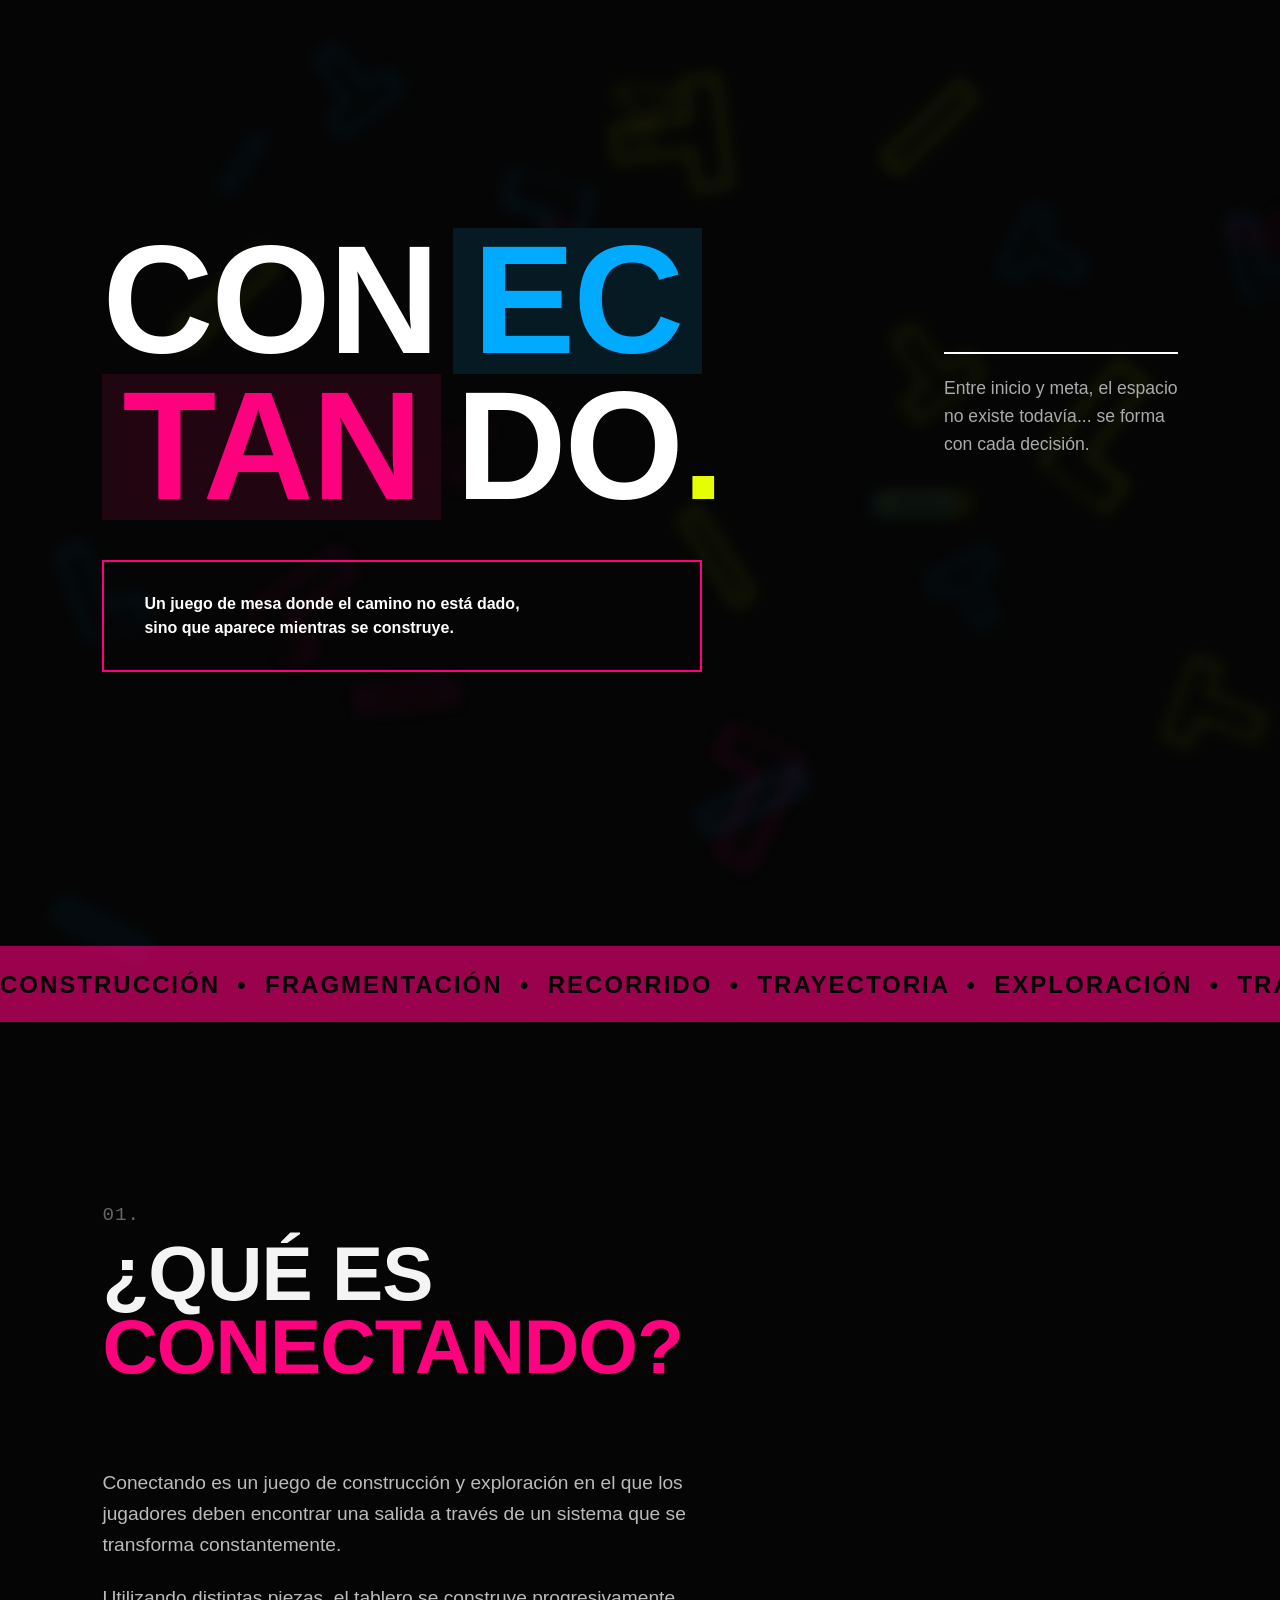
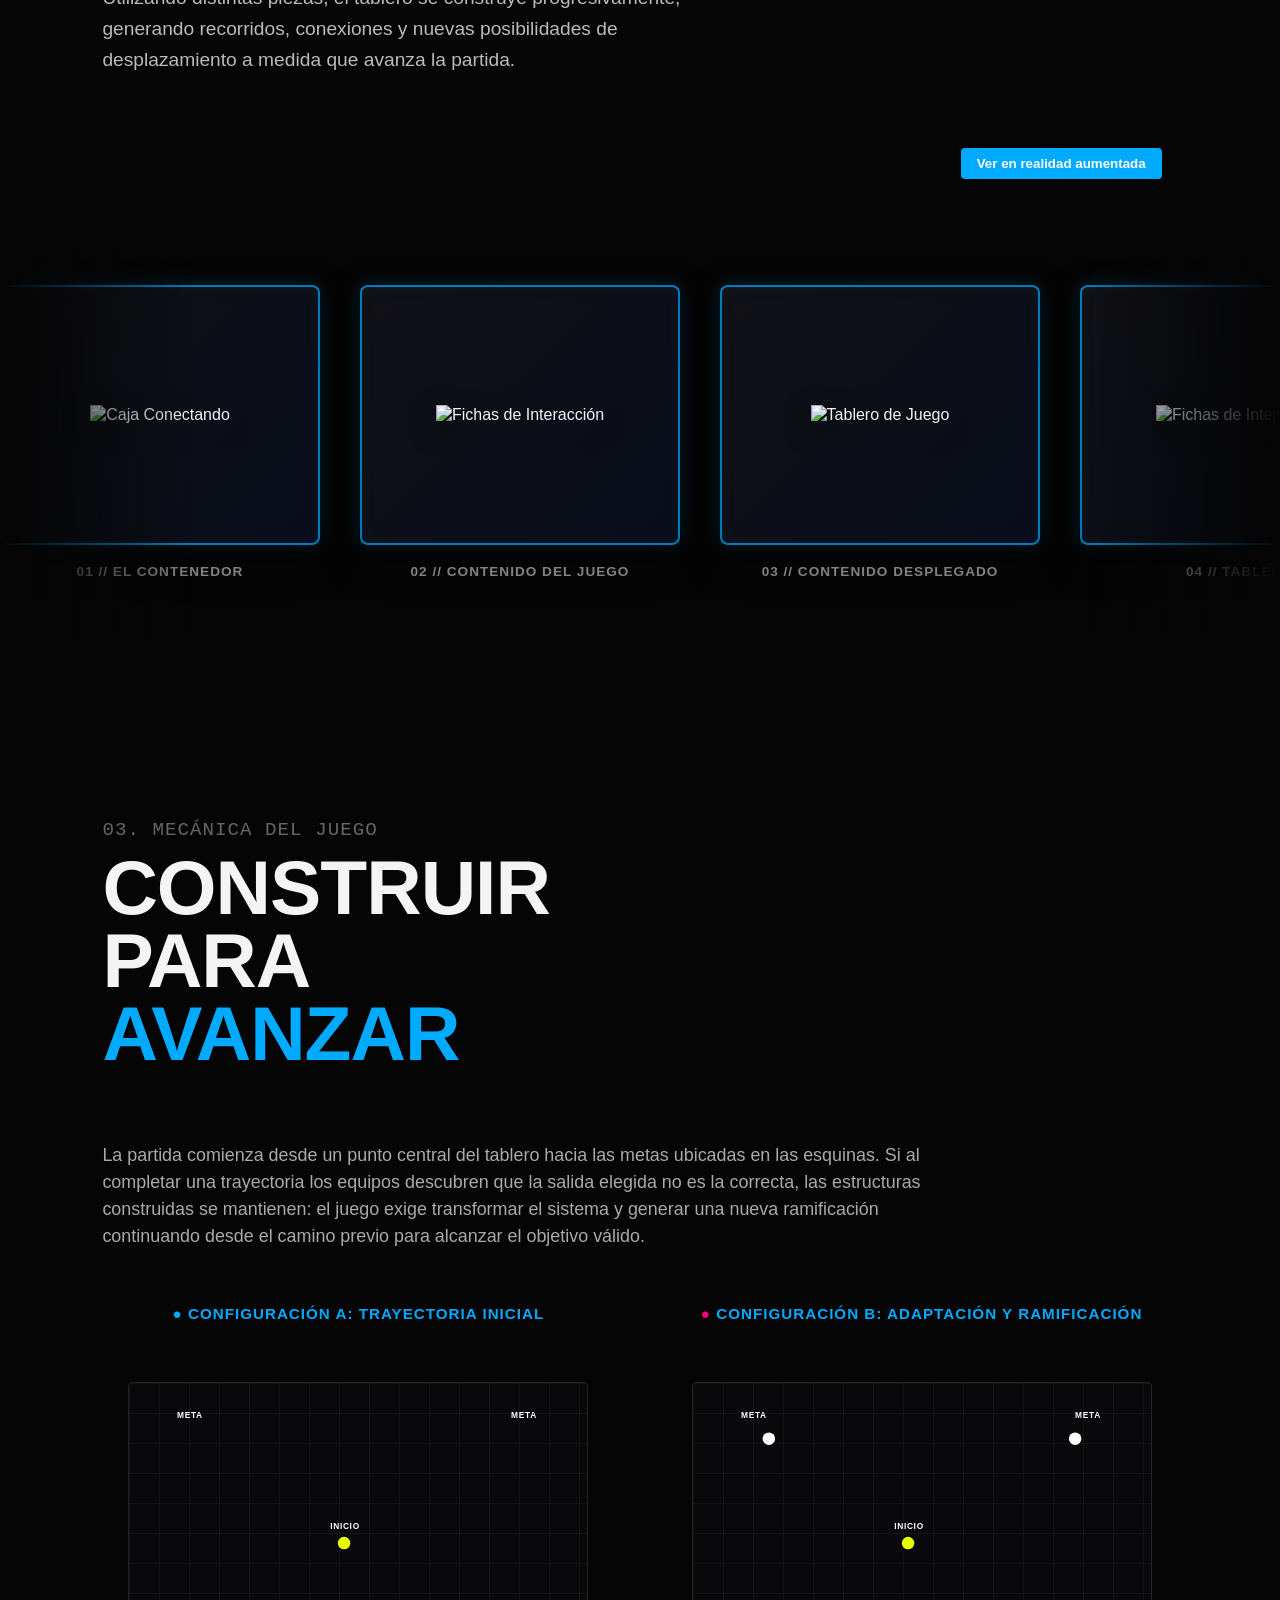
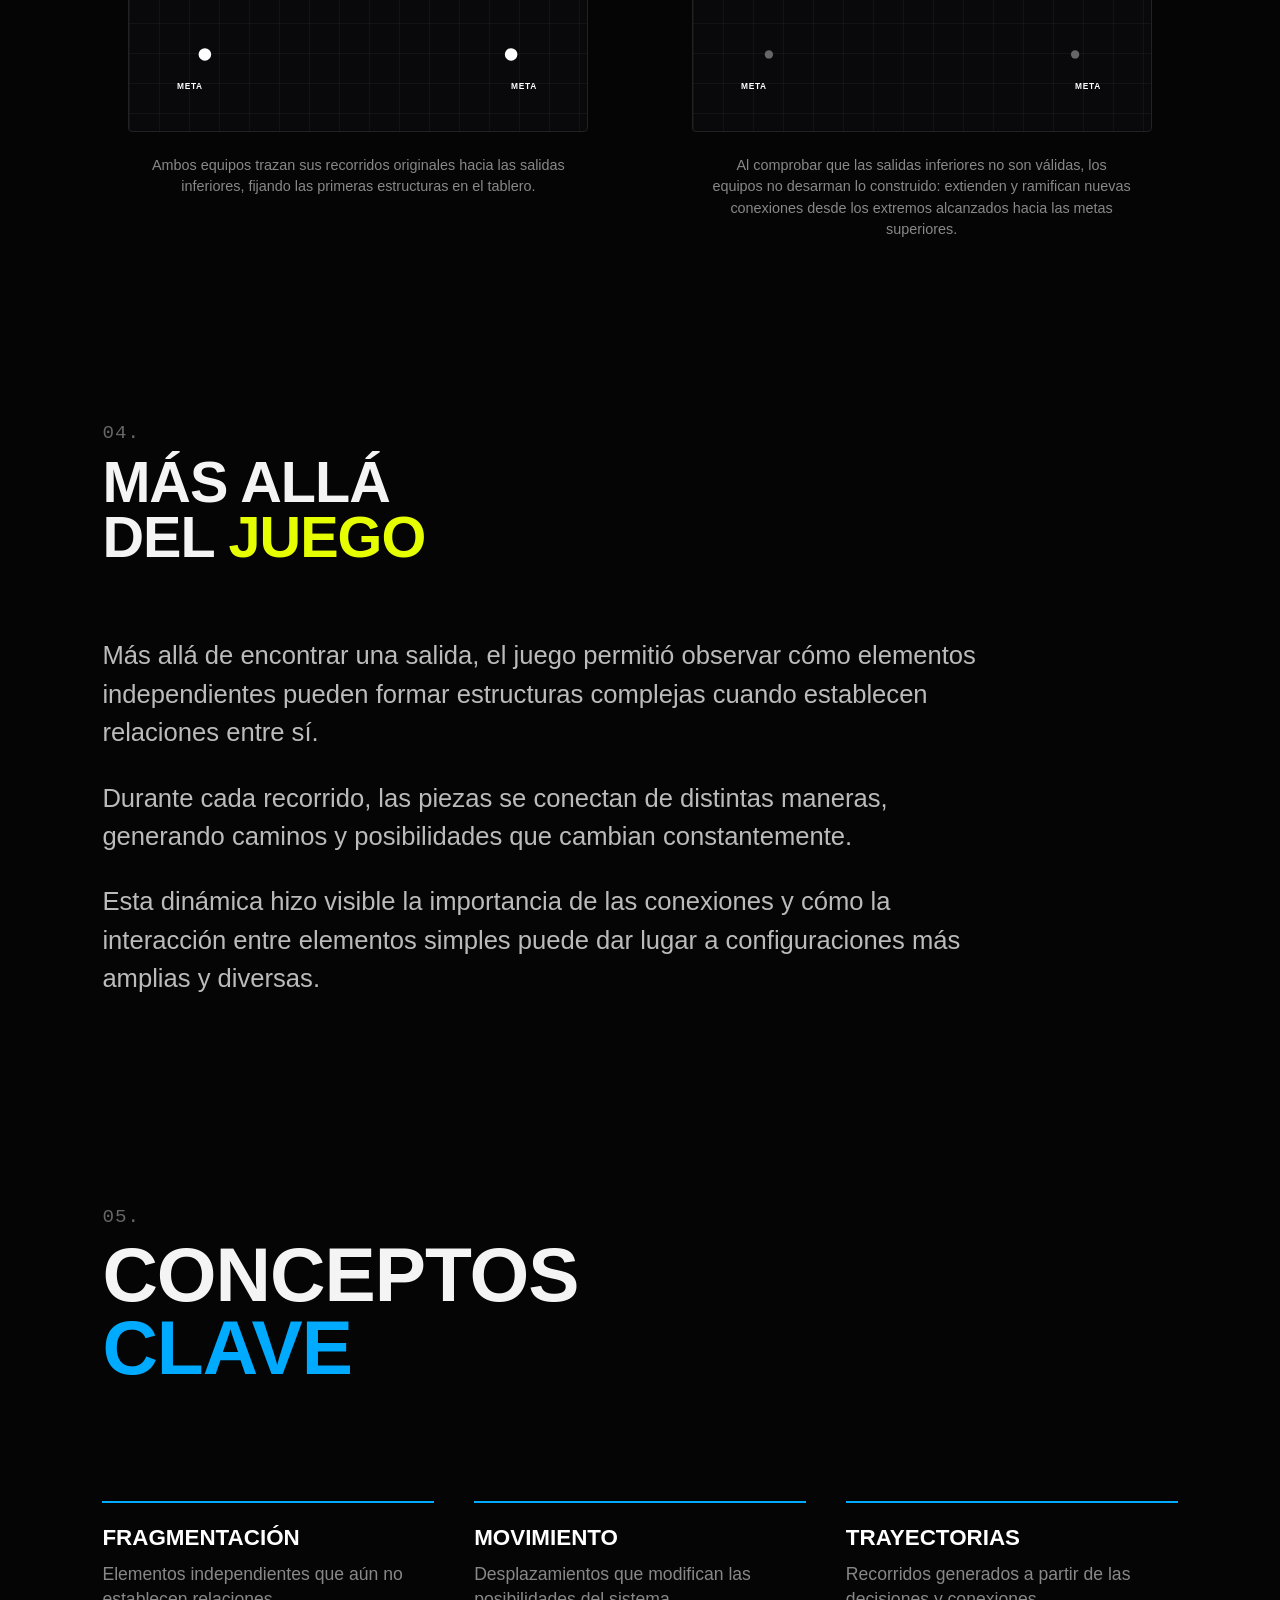
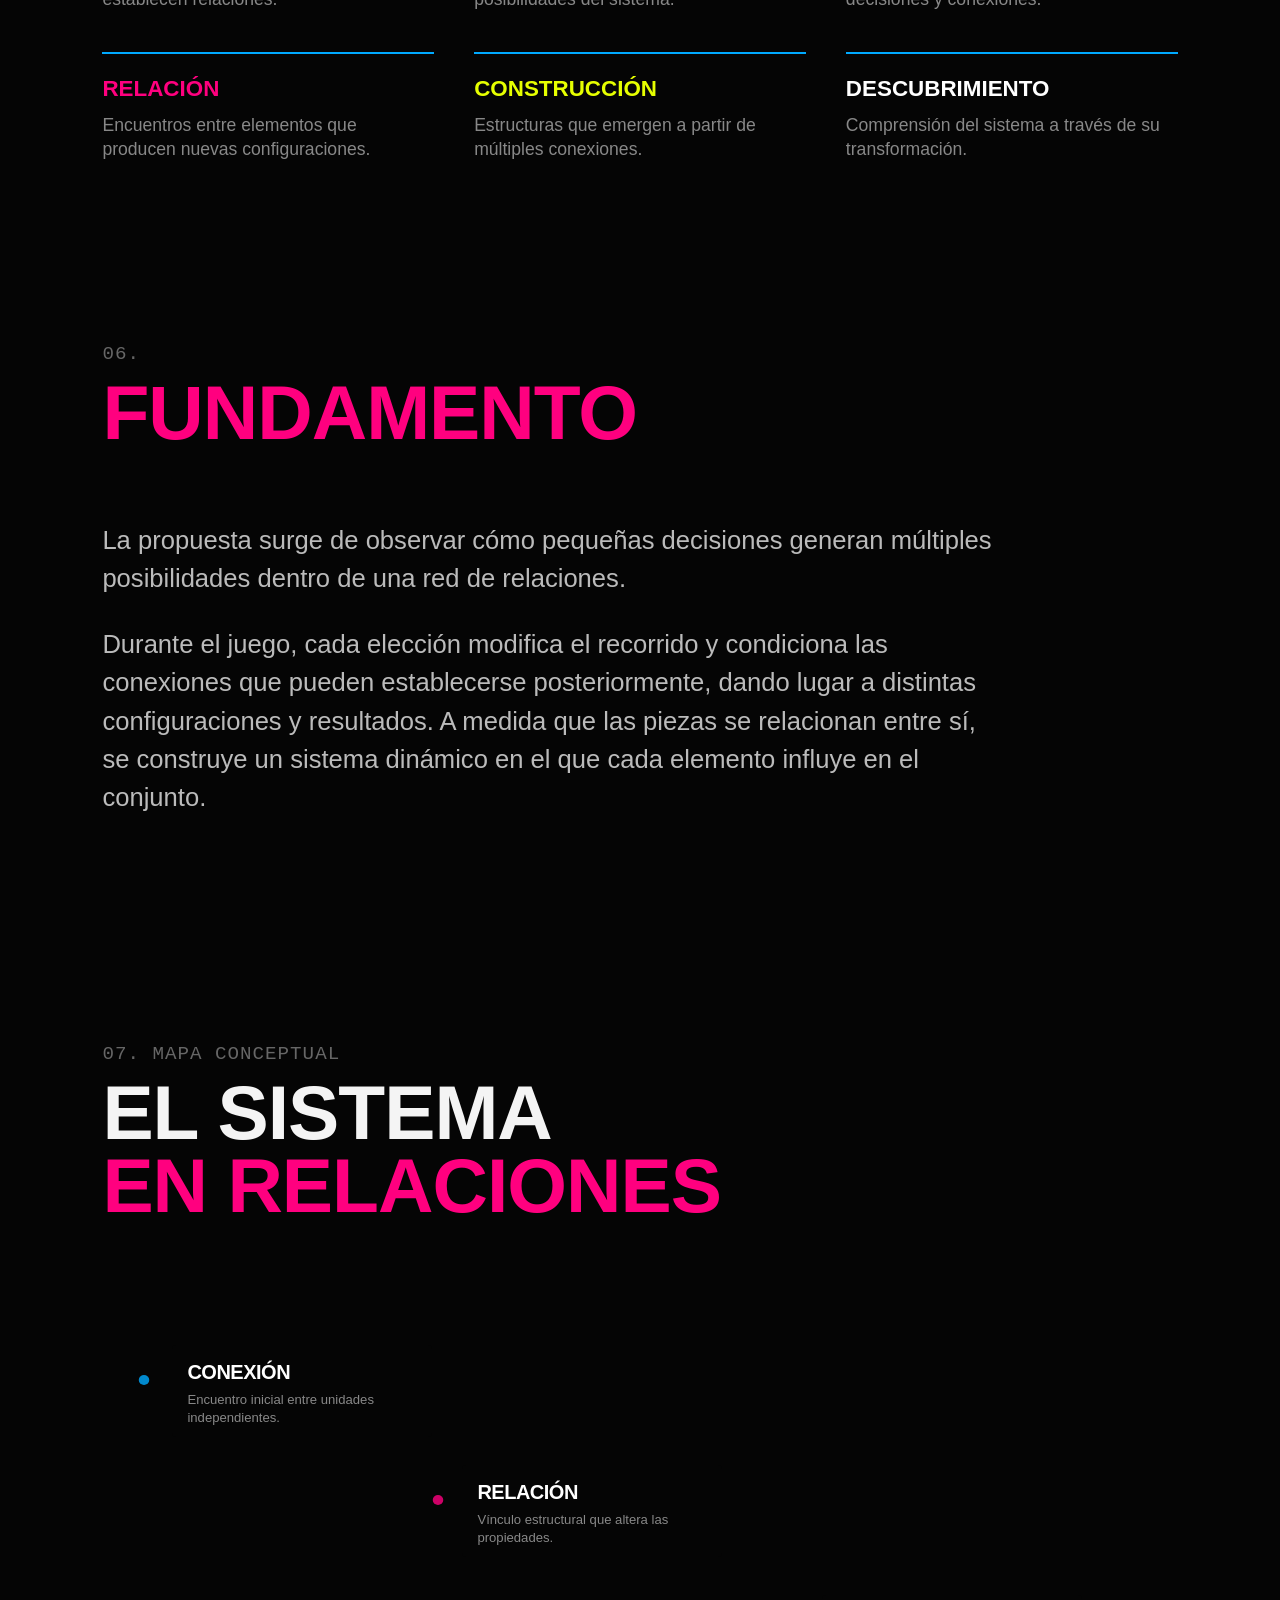
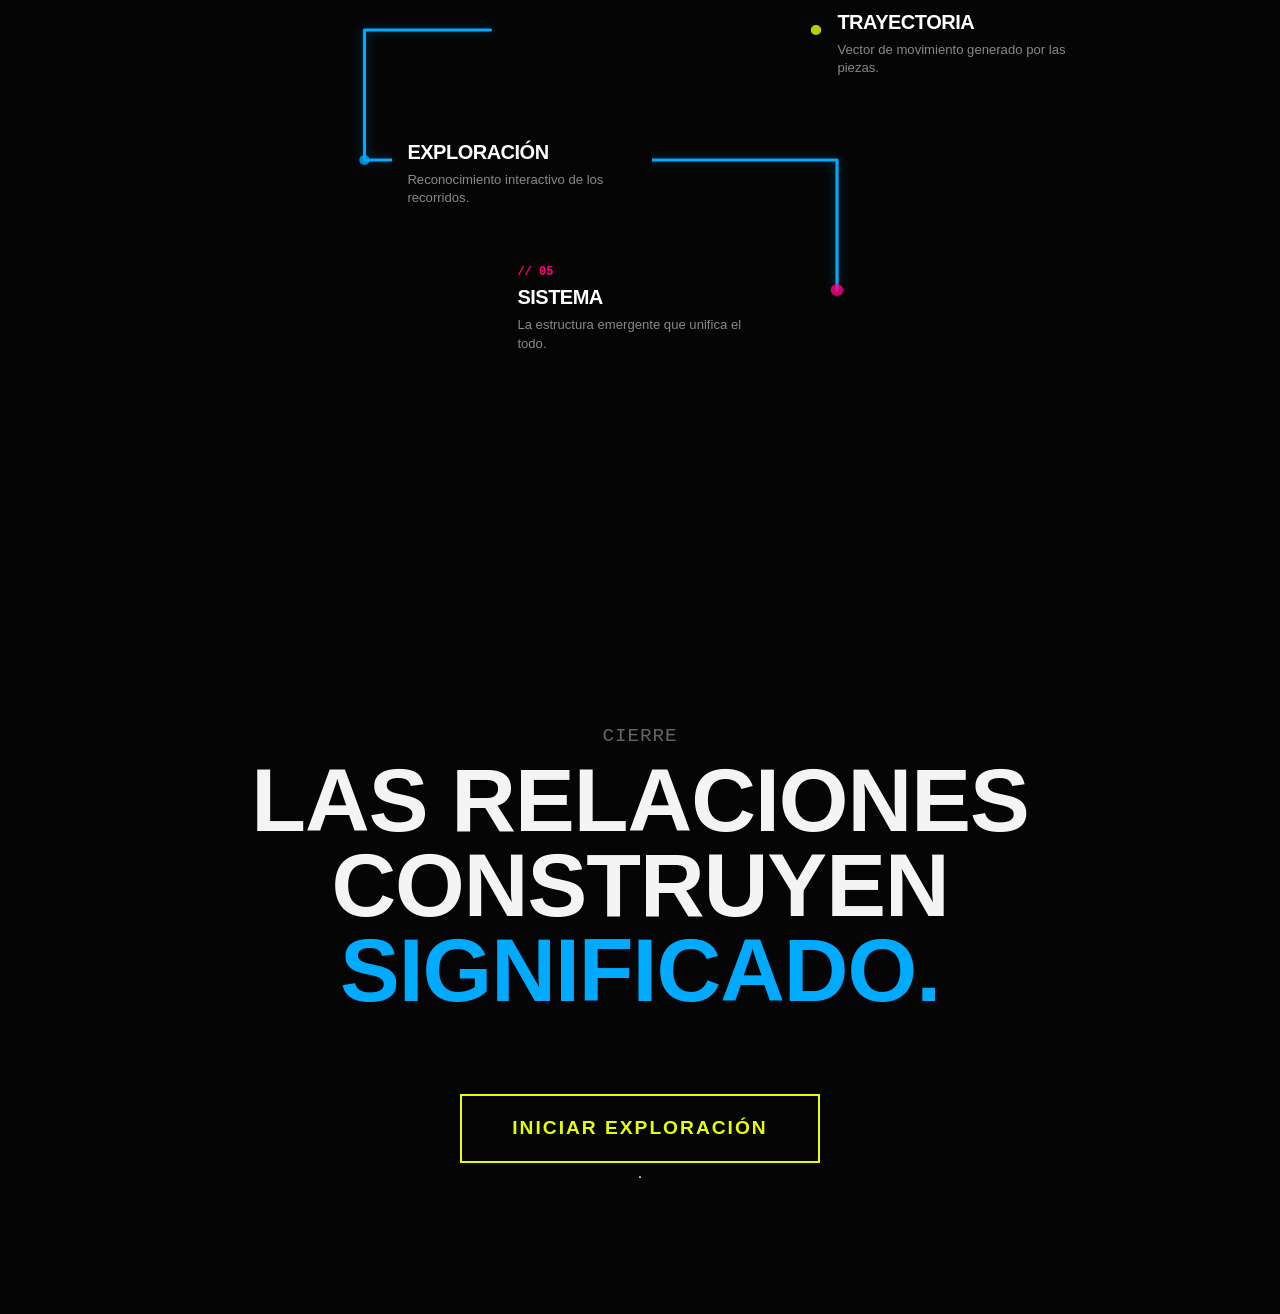
==== commit 77daf98f: "cambios visuales" ====
--- a/index.html
+++ b/index.html
@@ -15,7 +15,9 @@
             <li><a href="#mecanica" class="nav-link">Mecánica</a></li>
             <li><a href="#mas-alla" class="nav-link">Más Allá</a></li>
             <li><a href="#conceptos" class="nav-link">Conceptos</a></li>
-            <li><a href="#exploracion" class="nav-link">Exploración</a></li>
+            <li><a href="#exploracion" class="nav-link">Fundamento</a></li>
+             <li><a href="#exploracion" class="nav-link">Sistema</a></li>
+              <li><a href="#exploracion" class="nav-link">Exploración</a></li>
         </ul>
     </nav>
 
@@ -296,71 +298,67 @@
         <p class="section-text reveal">Durante el juego, cada elección modifica el recorrido y condiciona las conexiones que pueden establecerse posteriormente, dando lugar a distintas configuraciones y resultados. A medida que las piezas se relacionan entre sí, se construye un sistema dinámico en el que cada elemento influye en el conjunto.</p>
     </section>
 
-    <section class="seccion-diagrama-locomotive">
-        <div class="section-header reveal">
-            <span class="section-number">07. MAPA CONCEPTUAL</span>
-            <h2 class="section-title">El Sistema <span class="magenta-text">en Relaciones</span></h2>
-        </div>
-
-        <div class="lienzo-locomotive-container">
-            <svg class="lineas-constelacion" viewBox="0 0 1000 600" preserveAspectRatio="xMidYMid slice">
-                <path class="trazo-neon tn-1" d="M 150 300 Q 300 150, 450 350" />
-                <path class="trazo-neon tn-2" d="M 450 350 Q 550 100, 700 200" />
-                <path class="trazo-neon tn-3" d="M 450 350 Q 520 480, 650 420" />
-                <path class="trazo-neon tn-4" d="M 700 200 Q 800 220, 880 300" />
-                <path class="trazo-neon tn-5" d="M 650 420 Q 780 380, 880 300" />
-                <path class="trazo-neon tn-cruzada" d="M 150 300 Q 500 80, 880 300" />
-            </svg>
-
-            <div class="nodo-parallax" data-scroll-speed="1.5" style="top: 50%; left: 15%;">
-                <div class="anclaje-glow"><span class="onda-expansion"></span></div>
-                <div class="tarjeta-contenido-neon">
-                    <span class="tag-index">// 01</span>
-                    <h3>Conexión</h3>
-                    <p>Encuentro inicial entre unidades independientes.</p>
-                </div>
-            </div>
-
-            <div class="nodo-parallax" data-scroll-speed="2.8" style="top: 58%; left: 45%;">
-                <div class="anclaje-glow"><span class="onda-expansion"></span></div>
-                <div class="tarjeta-contenido-neon">
-                    <span class="tag-index">// 02</span>
-                    <h3>Relación</h3>
-                    <p>Vínculo estructural que altera las propiedades.</p>
-                </div>
-            </div>
-
-            <div class="nodo-parallax" data-scroll-speed="1.2" style="top: 30%; left: 70%;">
-                <div class="anclaje-glow"><span class="onda-expansion"></span></div>
-                <div class="tarjeta-contenido-neon">
-                    <span class="tag-index">// 03</span>
-                    <h3>Trayectoria</h3>
-                    <p>Vector de movimiento generado por las piezas.</p>
-                </div>
-            </div>
-
-            <div class="nodo-parallax" data-scroll-speed="3.2" style="top: 70%; left: 65%;">
-                <div class="anclaje-glow"><span class="onda-expansion"></span></div>
-                <div class="tarjeta-contenido-neon">
-                    <span class="tag-index">// 04</span>
-                    <h3>Exploración</h3>
-                    <p>Reconocimiento interactivo de los recorridos.</p>
-                </div>
-            </div>
-
-            <div class="nodo-parallax" data-scroll-speed="2.0" style="top: 50%; left: 88%;">
-                <div class="anclaje-glow nodo-sistema-core"><span class="onda-expansion"></span></div>
-                <div class="tarjeta-contenido-neon">
-                    <span class="tag-index" style="color: var(--magenta);">// 05</span>
-                    <h3 style="color: var(--magenta); text-shadow: 0 0 10px rgba(255,0,127,0.4);">Sistema</h3>
-                    <p>La estructura emergente que unifica el todo.</p>
-                </div>
-            </div>
-        </div>
-    </section>
-
+<section class="seccion-diagrama-locomotive" data-scroll-section>
+    
+    <div class="section-header reveal" data-scroll data-scroll-speed="1">
+        <span class="section-number">07. MAPA CONCEPTUAL</span>
+        <h2 class="section-title">
+            El Sistema <br>
+            <span class="magenta-text">en Relaciones</span>
+        </h2>
+    </div>
+
+    <div class="contenedor-flujo-lineal" style="height: 600px;">
+        
+        <svg class="svg-flujo-continuo" viewBox="0 0 1000 600" preserveAspectRatio="none">
+            <path class="linea-bucle-animada" d="M 40 50 L 320 50 L 320 170 L 680 170 L 680 300 L 250 300 L 250 430 L 700 430 L 700 560" />
+            
+            <circle class="punto-nodo" cx="40" cy="50" r="5" fill="#00aaff" />
+            <circle class="punto-nodo" cx="320" cy="170" r="5" fill="#ff007f" />
+            <circle class="punto-nodo" cx="680" cy="300" r="5" fill="#e6ff00" />
+            <circle class="punto-nodo" cx="250" cy="430" r="5" fill="#00aaff" />
+            <circle class="punto-nodo" cx="700" cy="560" r="6" fill="#ff007f" />
+        </svg>
+
+        <div class="hito-sistema" style="top: 15px; left: 70px;" data-scroll data-scroll-speed="1.1">
+            <span class="numero-hito"></span>
+            <h3>Conexión</h3>
+            <p>Encuentro inicial entre unidades independientes.</p>
+        </div>
+
+        <div class="hito-sistema" style="top: 135px; left: 360px;" data-scroll data-scroll-speed="1.2">
+            <span class="numero-hito"></span>
+            <h3>Relación</h3>
+            <p>Vínculo estructural que altera las propiedades.</p>
+        </div>
+
+        <div class="hito-sistema" style="top: 265px; left: 720px;" data-scroll data-scroll-speed="0.9">
+            <span class="numero-hito"> </span>
+            <h3>Trayectoria</h3>
+            <p>Vector de movimiento generado por las piezas.</p>
+        </div>
+
+        <div class="hito-sistema" style="top: 395px; left: 290px;" data-scroll data-scroll-speed="1.3">
+            <span class="numero-hito"></span>
+            <h3>Exploración</h3>
+            <p>Reconocimiento interactivo de los recorridos.</p>
+        </div>
+
+        <div class="hito-sistema" style="top: 525px; left: 400px;" data-scroll data-scroll-speed="1.0">
+            <span class="numero-hito" style="color: var(--magenta);">// 05</span>
+            <h3>Sistema</h3>
+            <p>La estructura emergente que unifica el todo.</p>
+        </div>
+
+    </div>
+</section>
+    </div>
+</section>
+</section>
+    </div>
+</section>
   <section id="cierre" class="section scroll-section" style="min-height: 80vh; display: flex; flex-direction: column; justify-content: center; align-items: center; text-align: center;">
-        <span class="section-number reveal">08. CIERRE</span>
+        <span class="section-number reveal">CIERRE</span>
         <h2 class="section-title reveal" style="max-width: 100%; font-size: clamp(3rem, 7vw, 7rem); margin-bottom: 4vh;">
             Las relaciones<br>construyen <span class="cyan">significado.</span>
         </h2>
--- a/style.css
+++ b/style.css
@@ -1,6 +1,6 @@
-/* =========================================
+/* ==========================================================
    1. ESTILOS BASE Y TIPOGRAFÍA ORIGINAL
-   ========================================= */
+   ========================================================== */
 * { 
     margin: 0; 
     padding: 0; 
@@ -34,9 +34,9 @@
 .magenta-text { color: var(--magenta); }
 .yellow-text { color: var(--yellow); }
 
-/* =========================================
+/* ==========================================================
    2. NAVEGACIÓN FIJA Y LIMPIA
-   ========================================= */
+   ========================================================== */
 .franja-nav {
     position: fixed; 
     top: 0; 
@@ -80,9 +80,9 @@
 .nav-link:hover { color: #ffffff; }
 .nav-link.active-nav { color: var(--cyan); }
 
-/* =========================================
+/* ==========================================================
    3. PORTADA IDÉNTICA A LA REFERENCIA
-   ========================================= */
+   ========================================================== */
 .hero {
     min-height: 100vh; 
     display: flex; 
@@ -172,9 +172,9 @@
     } 
 }
 
-/* =========================================
+/* ==========================================================
    4. MARQUESINA RECTA Y SUAVE
-   ========================================= */
+   ========================================================== */
 .marquee-container {
     width: 100%; 
     padding: 2.5vh 0; 
@@ -209,9 +209,9 @@
     100% { transform: translateX(-50%); } 
 }
 
-/* =========================================
+/* ==========================================================
    5. SECCIONES DE TEXTO (FORMATO LIMPIO)
-   ========================================= */
+   ========================================================== */
 .section { 
     padding: 10vh 8vw; 
     display: flex; 
@@ -250,9 +250,9 @@
     margin-bottom: 3vh;
 }
 
-/* =========================================
+/* ==========================================================
    6. WIREFRAMES & ESQUEMA SVG (FIGMA)
-   ========================================= */
+   ========================================================== */
 .wireframe-box {
     border: 1px solid #333; 
     border-radius: 4px; 
@@ -331,9 +331,9 @@
     color: #000; 
 }
 
-/* =========================================
+/* ==========================================================
    7. ANIMACIONES DE REVELACIÓN (SCROLL)
-   ========================================= */
+   ========================================================== */
 .reveal { 
     opacity: 0; 
     transform: translateY(60px); 
@@ -345,9 +345,9 @@
     transform: translateY(0); 
 }
 
-/* =========================================
+/* ==========================================================
    8. FONDO DE PIEZAS (FLOTAN SOLAS)
-   ========================================= */
+   ========================================================== */
 .bg-pieces-container {
     position: fixed; 
     top: 0; 
@@ -379,8 +379,6 @@
 /* ==========================================================
    9. CONFIGURACIÓN EN DOS COLUMNAS (TEXTO E INTERACCIÓN 3D)
    ========================================================== */
-
-/* Contenedor padre que divide la pantalla en 2 */
 .bloque-dos-columnas {
     display: flex;
     flex-direction: row;
@@ -388,34 +386,31 @@
     align-items: center;
     width: 100%;
     max-width: 1200px;
-    gap: 4vw; /* Espacio intermedio entre texto y render */
+    gap: 4vw; 
     margin-bottom: 6vh;
 }
 
-/* Columna de los textos (se va a la izquierda) */
 .columna-texto {
-    flex: 1.2; /* Toma un poco más de ancho para que el texto respire */
+    flex: 1.2; 
     display: flex;
     flex-direction: column;
 }
 
 .columna-texto .section-text {
-    font-size: clamp(1rem, 1.5vw, 1.35rem); /* Achicamos un pelito el texto para que calce bien al lado del 3D */
+    font-size: clamp(1rem, 1.5vw, 1.35rem); 
     line-height: 1.6;
     color: #bbbbbb;
     margin-bottom: 2.5vh;
     text-align: left;
 }
 
-/* Columna del render (se va a la derecha) */
 .columna-render {
-    flex: 0.8; /* Espacio controlado para el visor */
+    flex: 0.8; 
     display: flex;
     justify-content: center;
     align-items: center;
 }
 
-/* Redefinimos el contenedor 3D original para que calce en su columna */
 .contenedor-3d {
     width: 100%;
     max-width: 420px; 
@@ -434,7 +429,6 @@
     outline: none;
 }
 
-/* RESPONSIVE: Si entran desde un celular, las columnas se desarman y se apilan verticalmente */
 @media (max-width: 850px) {
     .bloque-dos-columnas {
         flex-direction: column;
@@ -448,6 +442,7 @@
         height: 280px;
     }
 }
+
 /* ==========================================================
    10. MAQUETACIÓN ALINEADA A LA IZQUIERDA (ZONA MECÁNICA)
    ========================================================== */
@@ -495,7 +490,7 @@
 
 .diagramas-comparativa .schema-box {
     width: 100%;
-    max-width: 460px;               
+    max-width: 460px;              
     height: 350px;                  
     margin-bottom: 2.5vh;           
 }
@@ -504,34 +499,26 @@
     font-size: 0.9rem;
     color: #888;
     line-height: 1.5;
-    max-width: 420px;               
+    max-width: 420px;              
     margin: 0 auto;                 
 }
 
 /* ==========================================================
-   11. CONTROL DE DIAGRAMAS VECTORIALES EN BUCLE CONTINUO (CSS PERPETUO)
-   ========================================================== */
-
-/* --- DIAGRAMA A: Trayectorias en loop --- */
-.path-bucle-cyan-A {
+   11. CONTROL DE DIAGRAMAS VECTORIALES EN BUCLE CONTINUO
+   ========================================================== */
+.path-bucle-cyan-A, .path-bucle-magenta-A {
     stroke-dasharray: 800;
     stroke-dashoffset: 800;
     animation: loopDibujoCaminos 7s cubic-bezier(0.4, 0, 0.2, 1) infinite;
 }
-.path-bucle-magenta-A {
-    stroke-dasharray: 800;
-    stroke-dashoffset: 800;
-    animation: loopDibujoCaminos 7s cubic-bezier(0.4, 0, 0.2, 1) infinite;
-}
 
 @keyframes loopDibujoCaminos {
     0% { stroke-dashoffset: 800; opacity: 0; }
     5% { opacity: 1; }
-    40%, 80% { stroke-dashoffset: 0; opacity: 1; } /* Se queda pintado mostrando el flujo completo */
-    90%, 100% { stroke-dashoffset: -800; opacity: 0; } /* Se borra con elegancia hacia adelante */
-}
-
-/* --- DIAGRAMA B: Caminos base iniciales --- */
+    40%, 80% { stroke-dashoffset: 0; opacity: 1; }
+    90%, 100% { stroke-dashoffset: -800; opacity: 0; }
+}
+
 .path-bucle-cyan-baseB, .path-bucle-magenta-baseB {
     stroke-dasharray: 800;
     stroke-dashoffset: 800;
@@ -544,22 +531,20 @@
     90%, 100% { stroke-dashoffset: -800; opacity: 0; }
 }
 
-/* --- DIAGRAMA B: Ramificaciones nuevas (Aparecen desfasadas en secuencia) --- */
 .path-bucle-cyan-extB, .path-bucle-magenta-extB {
     stroke-dasharray: 400;
     stroke-dashoffset: 400;
     animation: loopExtensionesB 7s cubic-bezier(0.4, 0, 0.2, 1) infinite;
 }
 @keyframes loopExtensionesB {
-    0%, 30% { stroke-dashoffset: 400; opacity: 0; } /* Espera a que las bases lleguen al quiebre */
+    0%, 30% { stroke-dashoffset: 400; opacity: 0; }
     35% { opacity: 1; }
-    55%, 80% { stroke-dashoffset: 0; opacity: 1; } /* Muestra la salvación hacia arriba */
+    55%, 80% { stroke-dashoffset: 0; opacity: 1; }
     90%, 100% { stroke-dashoffset: -400; opacity: 0; }
 }
 
-
-/* ==========================================================
-   12. GALERÍA: CINTA DE DESPLAZAMIENTO HORIZONTAL EN BUCLE PERPETUO
+/* ==========================================================
+   12. GALERÍA: CINTA EN BUCLE PERPETUO
    ========================================================== */
 .galeria-cinta-container {
     width: 100vw;
@@ -592,7 +577,6 @@
     display: flex;
     width: max-content;
     gap: 40px; 
-    /* ¡CORREGIDO! Ahora no se pausa al poner el mouse encima para cumplir tu regla */
     animation: scrollCintaHorizontal 32s linear infinite;
 }
 
@@ -671,13 +655,11 @@
     opacity: 1;
 }
 
-/* Loop exacto calibrado para las 5 imágenes sin saltos */
 @keyframes scrollCintaHorizontal {
     0% { transform: translateX(0); }
     100% { transform: translateX(calc((-320px * 5) - (40px * 5))); }
 }
 
-/* RESPONSIVE */
 @media (max-width: 968px) {
     .diagramas-comparativa {
         flex-direction: column !important;
@@ -689,156 +671,145 @@
         max-width: 100%;
     }
 }
-/* ==========================================================
-   DIAGRAMA CONCEPTUAL LOCOMOTIVE - FONDO OSCURO NEÓN
+
+
+/* ==========================================================
+   13. DIAGRAMA CONCEPTUAL LOCOMOTIVE - LÍNEA DETRÁS DEL TEXTO PROTEGIDO
    ========================================================== */
 .seccion-diagrama-locomotive {
-    width: 100%;
-    min-height: 120vh;
+    width: 100% !important;
+    min-height: 140vh; 
     background-color: #050505;
-    padding: 12vh 6vw;
+    padding: 12vh 8vw;
     display: flex;
     flex-direction: column;
     position: relative;
     overflow: hidden;
-}
-
-.lienzo-locomotive-container {
+    box-sizing: border-box;
+}
+
+/* Encabezado original */
+.seccion-diagrama-locomotive .section-header {
+    text-align: left !important;
+    width: 100%;
+    margin-bottom: 6vh;
+}
+
+.seccion-diagrama-locomotive .section-title {
+    font-size: clamp(2.5rem, 6vw, 6rem); 
+    font-weight: 900; 
+    line-height: 0.95;
+    letter-spacing: -1px; 
+    text-transform: uppercase; 
+    text-align: left !important;
+}
+
+.seccion-diagrama-locomotive .magenta-text {
+    color: var(--magenta);
+    display: block; 
+}
+
+/* Contenedor del circuito interactivo */
+.seccion-diagrama-locomotive .contenedor-flujo-lineal {
     position: relative;
     width: 100%;
-    max-width: 1200px;
-    height: 650px;
-    margin-top: 5vh;
-    background: rgba(255, 255, 255, 0.01);
-    border: 1px solid rgba(255, 255, 255, 0.03);
-    border-radius: 8px;
-}
-
-.lineas-constelacion {
+    max-width: 1050px;
+    height: 900px;
+    margin-top: 2vh;
+}
+
+/* SOLUCIÓN AL ENREDO: Bajamos el z-index del SVG a 1 para que corra por DETRÁS */
+.seccion-diagrama-locomotive .svg-flujo-continuo {
     position: absolute;
     top: 0;
     left: 0;
     width: 100%;
     height: 100%;
-    z-index: 1;
+    z-index: 1; 
     pointer-events: none;
 }
 
-.trazo-neon {
+/* Animación de la línea en loop */
+.seccion-diagrama-locomotive .linea-bucle-animada {
     fill: none;
-    stroke: rgba(0, 170, 255, 0.25);
-    stroke-width: 1px;
+    stroke: var(--cyan);
+    stroke-width: 3px;
     stroke-linecap: round;
-    stroke-dasharray: 8,8;
-}
-.tn-2 { stroke: rgba(255, 0, 127, 0.2); }
-.tn-cruzada { stroke-width: 0.6px; stroke-dasharray: 3,3; opacity: 0.4; }
-
-.nodo-parallax {
+    stroke-linejoin: round;
+    stroke-dasharray: 1200;
+    stroke-dashoffset: 1200;
+    animation: flujoCircuitoContinuo 8s linear infinite;
+    filter: drop-shadow(0 0 5px rgba(0, 170, 255, 0.4));
+}
+
+@keyframes flujoCircuitoContinuo {
+    0% { stroke-dashoffset: 1200; }
+    50% { stroke-dashoffset: 0; }
+    100% { stroke-dashoffset: -1200; }
+}
+
+.seccion-diagrama-locomotive .punto-nodo {
+    opacity: 0.8;
+}
+
+/* NODOS TIPOGRÁFICOS CON ESCUDO PROTECTOR ANTE LA LÍNEA */
+.seccion-diagrama-locomotive .hito-sistema {
     position: absolute;
-    transform: translate(-50%, -50%);
-    z-index: 5;
-    display: flex;
-    flex-direction: column;
-    align-items: center;
-    cursor: pointer;
-    will-change: transform;
-}
-
-.anclaje-glow {
-    width: 6px;
-    height: 6px;
-    background-color: var(--cyan);
-    border-radius: 50%;
-    position: relative;
-    box-shadow: 0 0 10px var(--cyan);
-    transition: transform 0.3s ease, background-color 0.3s ease;
-}
-.nodo-sistema-core {
-    width: 10px;
-    height: 10px;
-    background-color: var(--magenta);
-    box-shadow: 0 0 12px var(--magenta);
-}
-
-.onda-expansion {
-    position: absolute;
-    top: 50%;
-    left: 50%;
-    transform: translate(-50%, -50%);
-    width: 100%;
-    height: 100%;
-    border: 1px solid currentColor;
-    border-radius: 50%;
-    opacity: 0;
-    animation: pulsoFlotante 3.5s infinite;
-}
-.anclaje-glow .onda-expansion { color: var(--cyan); }
-.nodo-sistema-core .onda-expansion { color: var(--magenta); }
-
-@keyframes pulsoFlotante {
-    0% { width: 100%; height: 100%; opacity: 0.5; }
-    100% { width: 500%; height: 500%; opacity: 0; }
-}
-
-.tarjeta-contenido-neon {
-    position: absolute;
-    top: 18px;
-    width: 200px;
-    background: linear-gradient(135deg, rgba(15, 15, 20, 0.85) 0%, rgba(5, 5, 10, 0.95) 100%);
-    backdrop-filter: blur(8px);
-    -webkit-backdrop-filter: blur(8px);
-    border: 1px solid rgba(255, 255, 255, 0.05);
+    /* Subimos el z-index a 2 para que el texto esté siempre por ENCIMA de la línea */
+    z-index: 2; 
+    max-width: 260px;
+    
+    /* TRUCO TÉCNICO: Le damos un fondo del mismo color oscuro que tu página (#050505) 
+       y un margen interno (padding). Esto actúa como un 'borrador' invisible:
+       si la línea pasa por abajo, el fondo negro la tapa limpiamente y no toca las letras.
+    */
+    background-color: #050505 !important; 
+    padding: 10px 15px !important; 
     border-radius: 4px;
-    padding: 12px;
-    pointer-events: none;
-    opacity: 0.6;
-    transform: translateY(5px);
-    transition: all 0.4s cubic-bezier(0.16, 1, 0.3, 1);
-}
-
-.tag-index {
+    
+    border: none !important;
+    box-shadow: none !important;
+    text-align: left !important;
+    transition: transform 0.3s cubic-bezier(0.165, 0.84, 0.44, 1);
+}
+
+.seccion-diagrama-locomotive .numero-hito {
     font-family: monospace;
-    font-size: 0.7rem;
-    color: #555;
+    font-size: 0.75rem;
+    color: var(--magenta);
     display: block;
-    margin-bottom: 2px;
-    letter-spacing: 1px;
-}
-
-.tarjeta-contenido-neon h3 {
-    font-size: 0.9rem;
+    margin-bottom: 4px;
     font-weight: bold;
+}
+
+.seccion-diagrama-locomotive .hito-sistema h3 {
+    font-size: 1.25rem;
+    font-weight: 900;
     color: #ffffff;
     text-transform: uppercase;
-    letter-spacing: 0.5px;
-    margin-bottom: 4px;
-}
-
-.tarjeta-contenido-neon p {
-    font-size: 0.75rem;
+    margin-bottom: 6px;
+    letter-spacing: -0.5px;
+}
+
+.seccion-diagrama-locomotive .hito-sistema p {
+    font-size: 0.82rem;
     color: #888;
     line-height: 1.4;
-}
-
-.nodo-parallax:hover .anclaje-glow {
-    transform: scale(1.8);
-    background-color: var(--yellow);
-    box-shadow: 0 0 15px var(--yellow);
-}
-
-.nodo-parallax:hover .tarjeta-contenido-neon {
-    opacity: 1;
-    transform: translateY(0);
-    border-color: rgba(0, 170, 255, 0.3);
-    box-shadow: 0 15px 30px rgba(0,0,0,0.5), 0 0 15px rgba(0, 170, 255, 0.1);
-}
-
+    transition: color 0.3s ease;
+}
+
+/* Hover de realce */
+.seccion-diagrama-locomotive .hito-sistema:hover {
+    transform: scale(1.04) translateY(-2px);
+}
+
+.seccion-diagrama-locomotive .hito-sistema:hover p {
+    color: #ffffff; 
+}
+
+/* Adaptación responsive */
 @media (max-width: 850px) {
-    .seccion-diagrama-locomotive { height: auto; }
-    .lienzo-locomotive-container { height: auto; display: flex; flex-direction: column; gap: 4vh; border: none; background: transparent; }
-    .lineas-constelacion { display: none; }
-    .nodo-parallax { position: relative !important; top: auto !important; left: auto !important; transform: none !important; width: 100%; align-items: flex-start; }
-    .tarjeta-contenido-neon { position: relative !important; top: auto !important; width: 100%; opacity: 1 !important; transform: none !important; }
-    .anclaje-glow { display: none; }
+    .seccion-diagrama-locomotive .contenedor-flujo-lineal { height: auto; display: flex; flex-direction: column; gap: 50px; }
+    .seccion-diagrama-locomotive .svg-flujo-continuo { display: none; }
+    .seccion-diagrama-locomotive .hito-sistema { position: relative !important; top: auto !important; left: auto !important; max-width: 100%; padding: 0 !important; }
 }
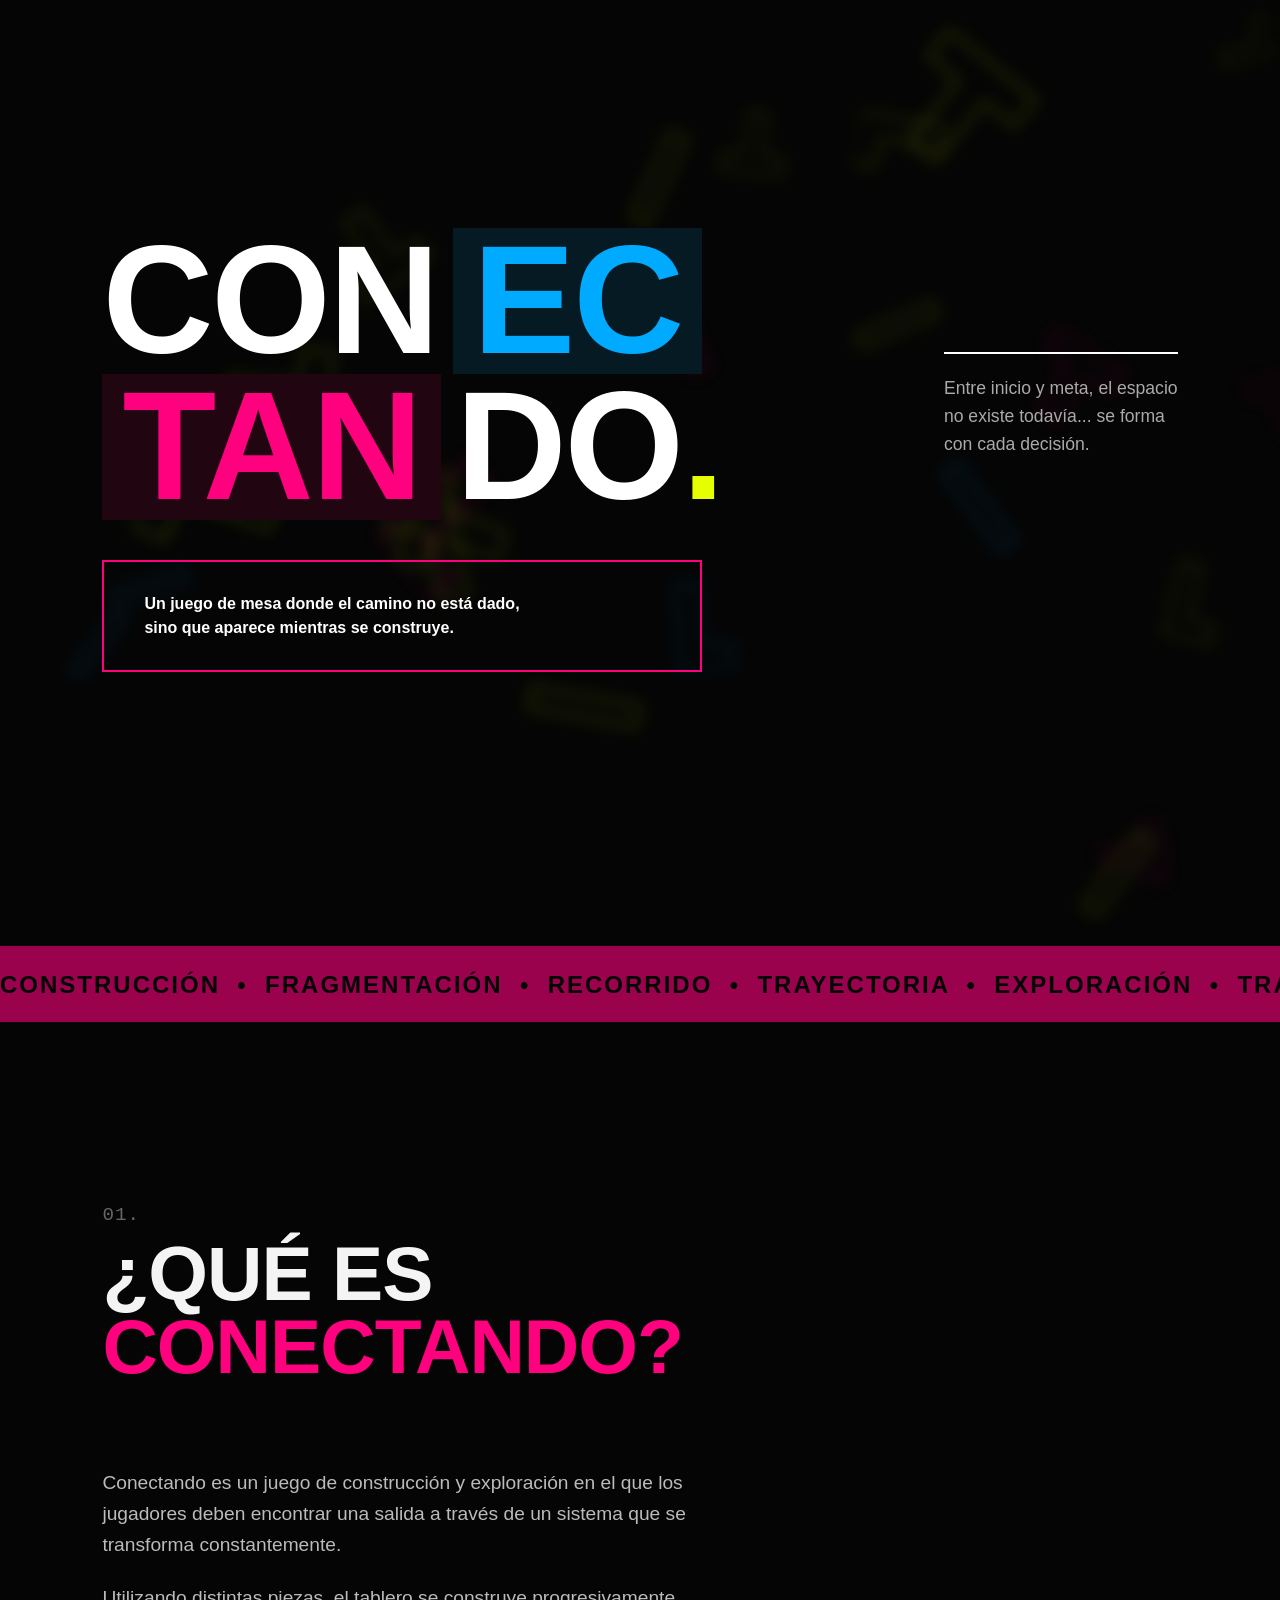
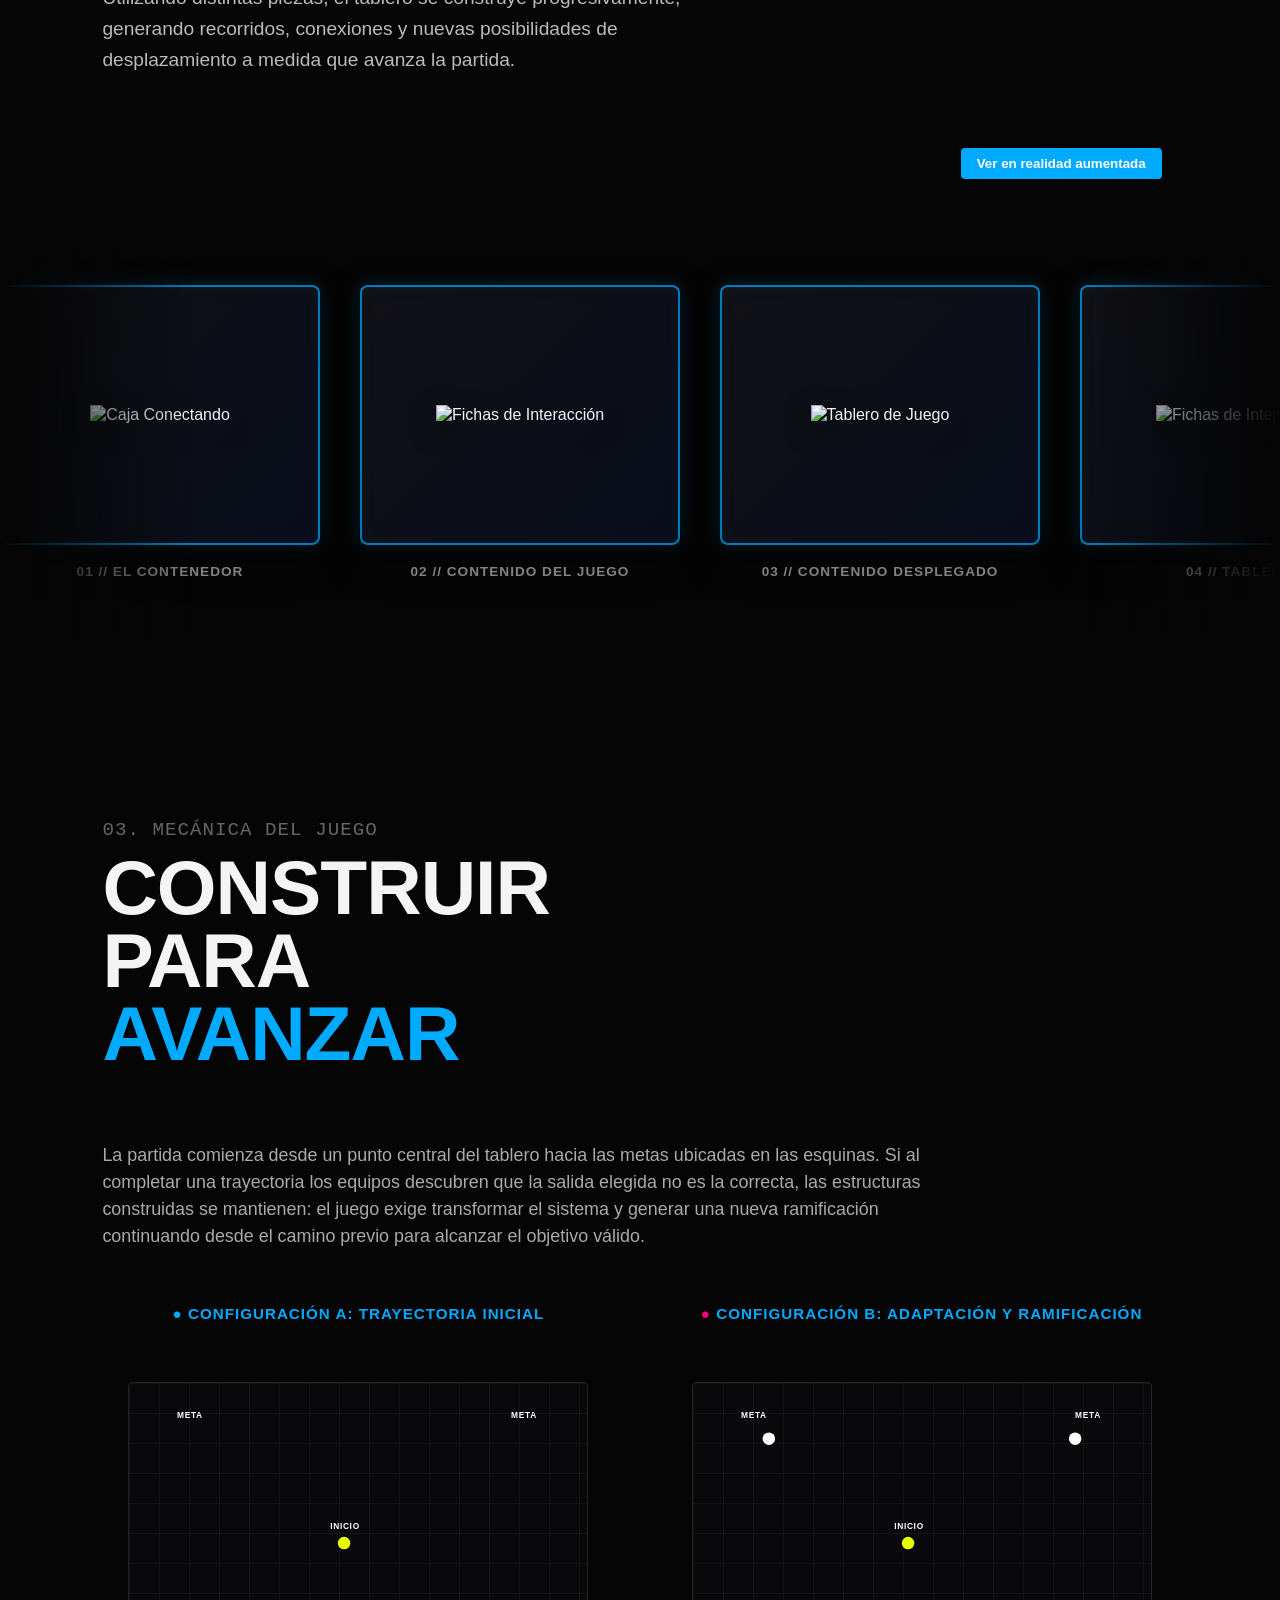
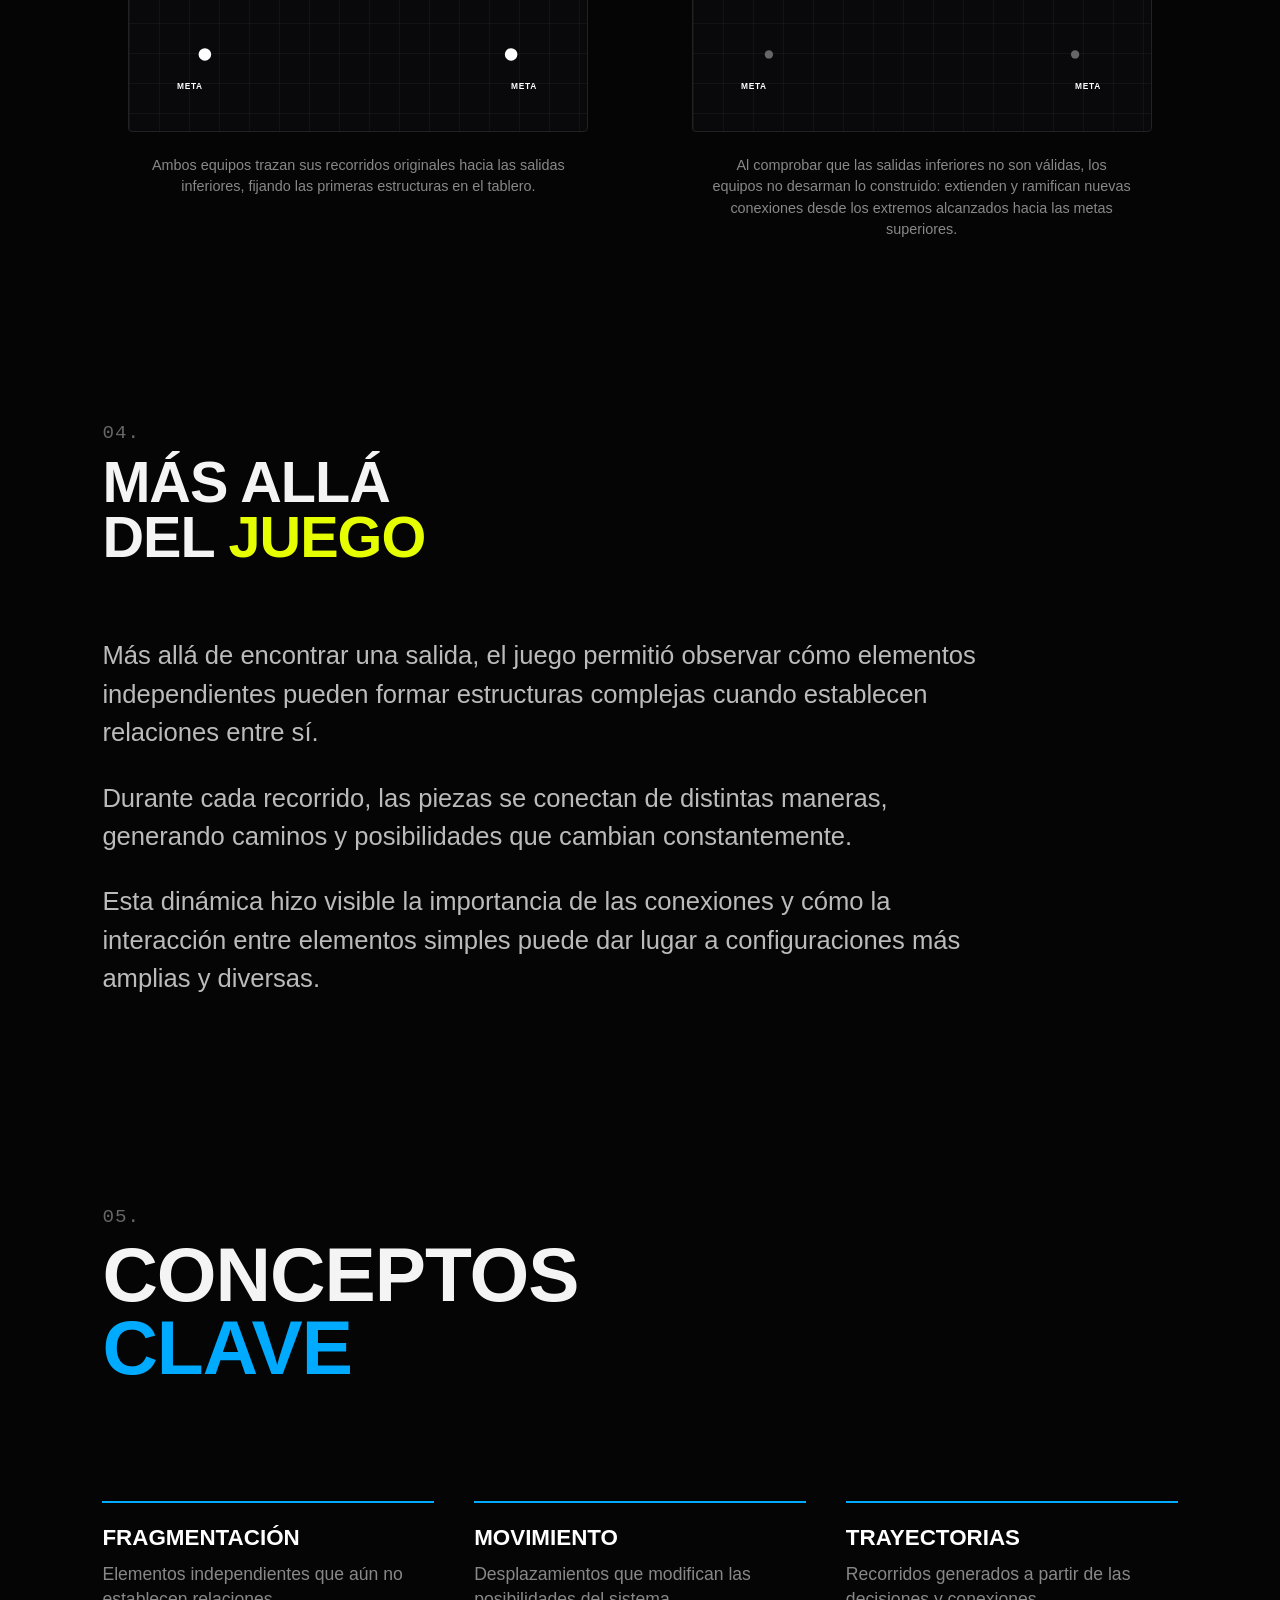
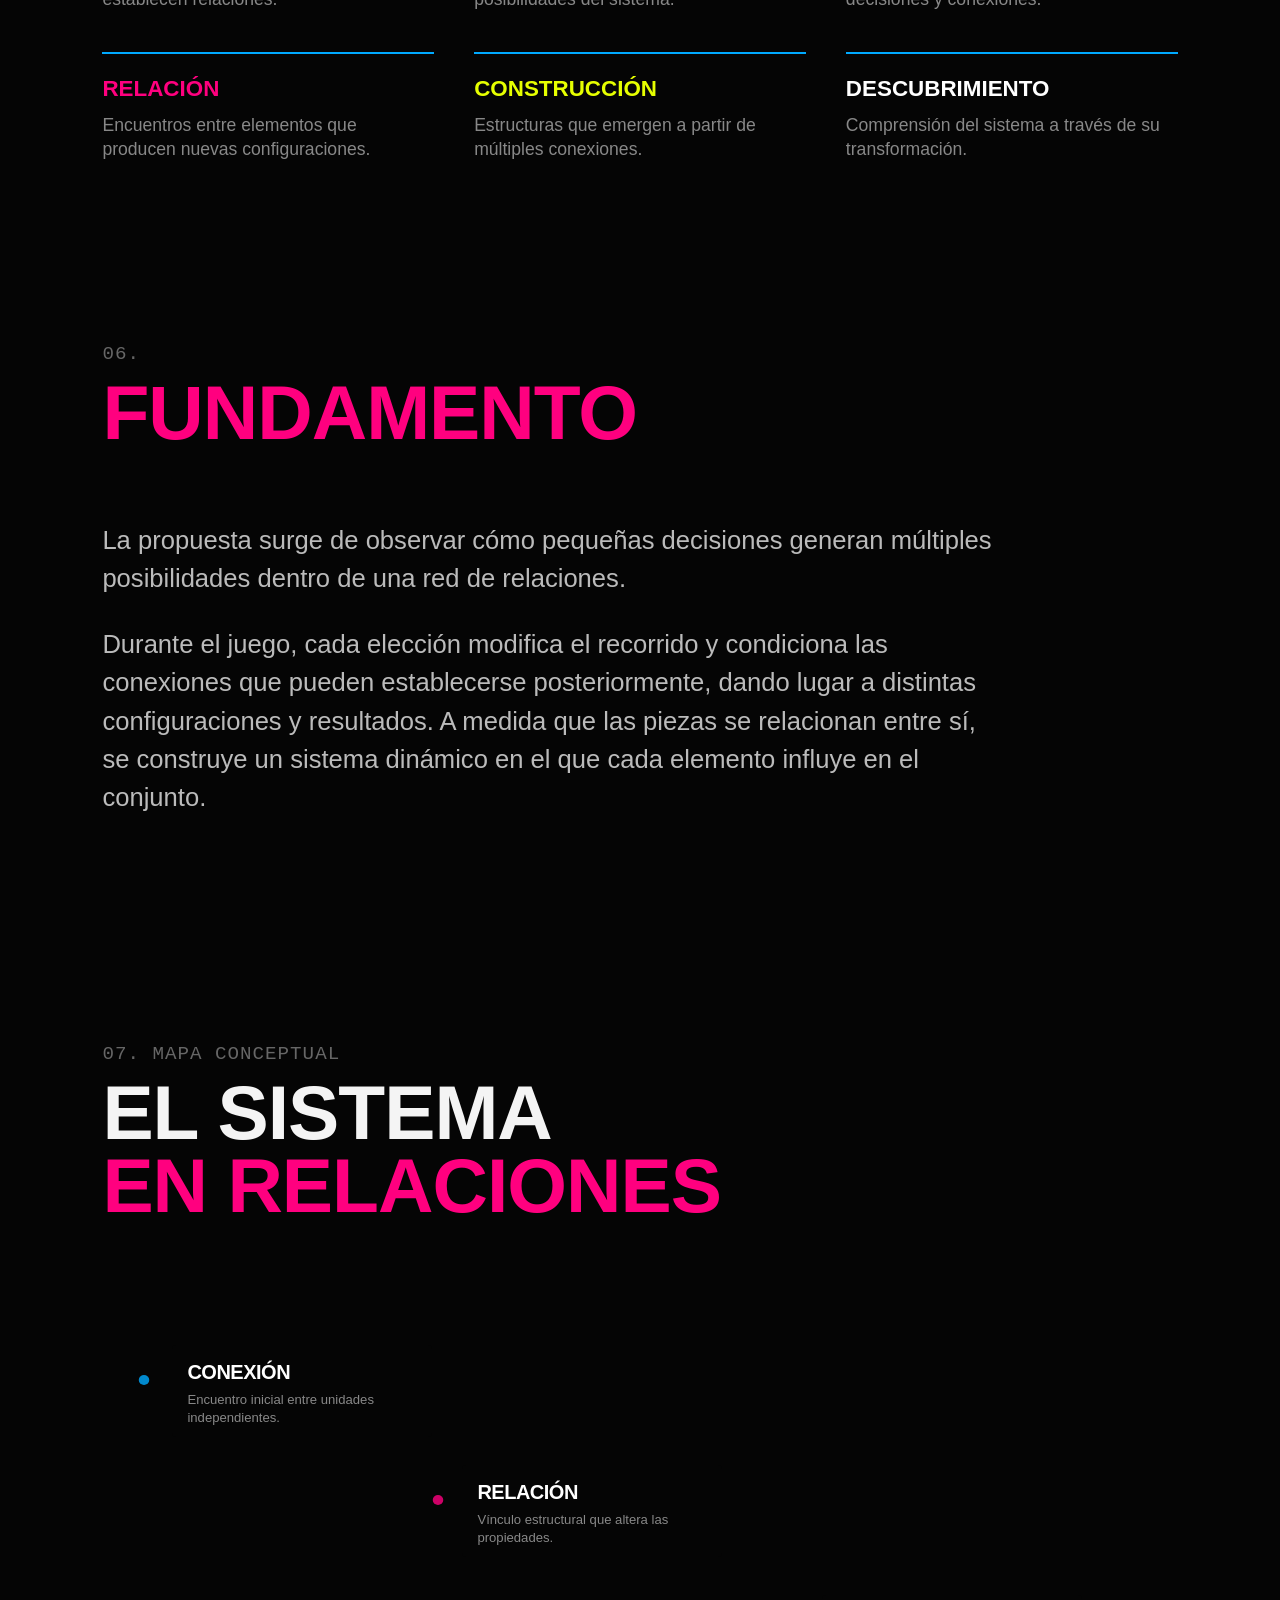
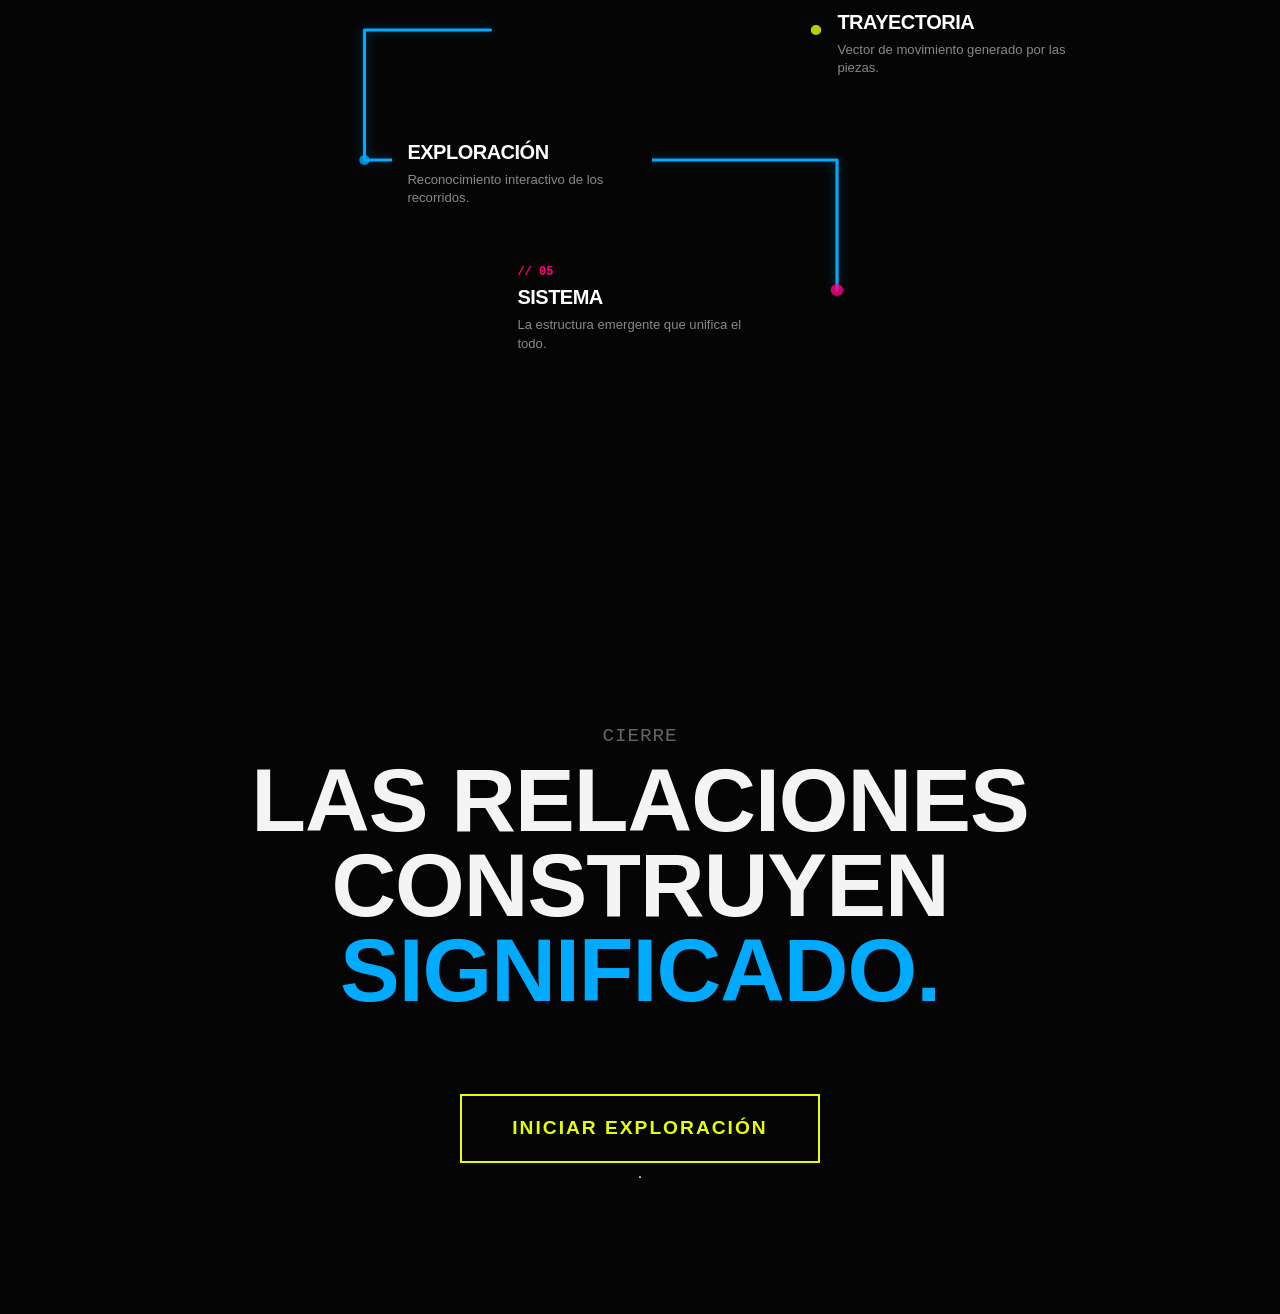
==== commit 48f5cb16: "diagrama" ====
--- a/index.html
+++ b/index.html
@@ -352,8 +352,7 @@
 
     </div>
 </section>
-    </div>
-</section>
+   
 </section>
     </div>
 </section>
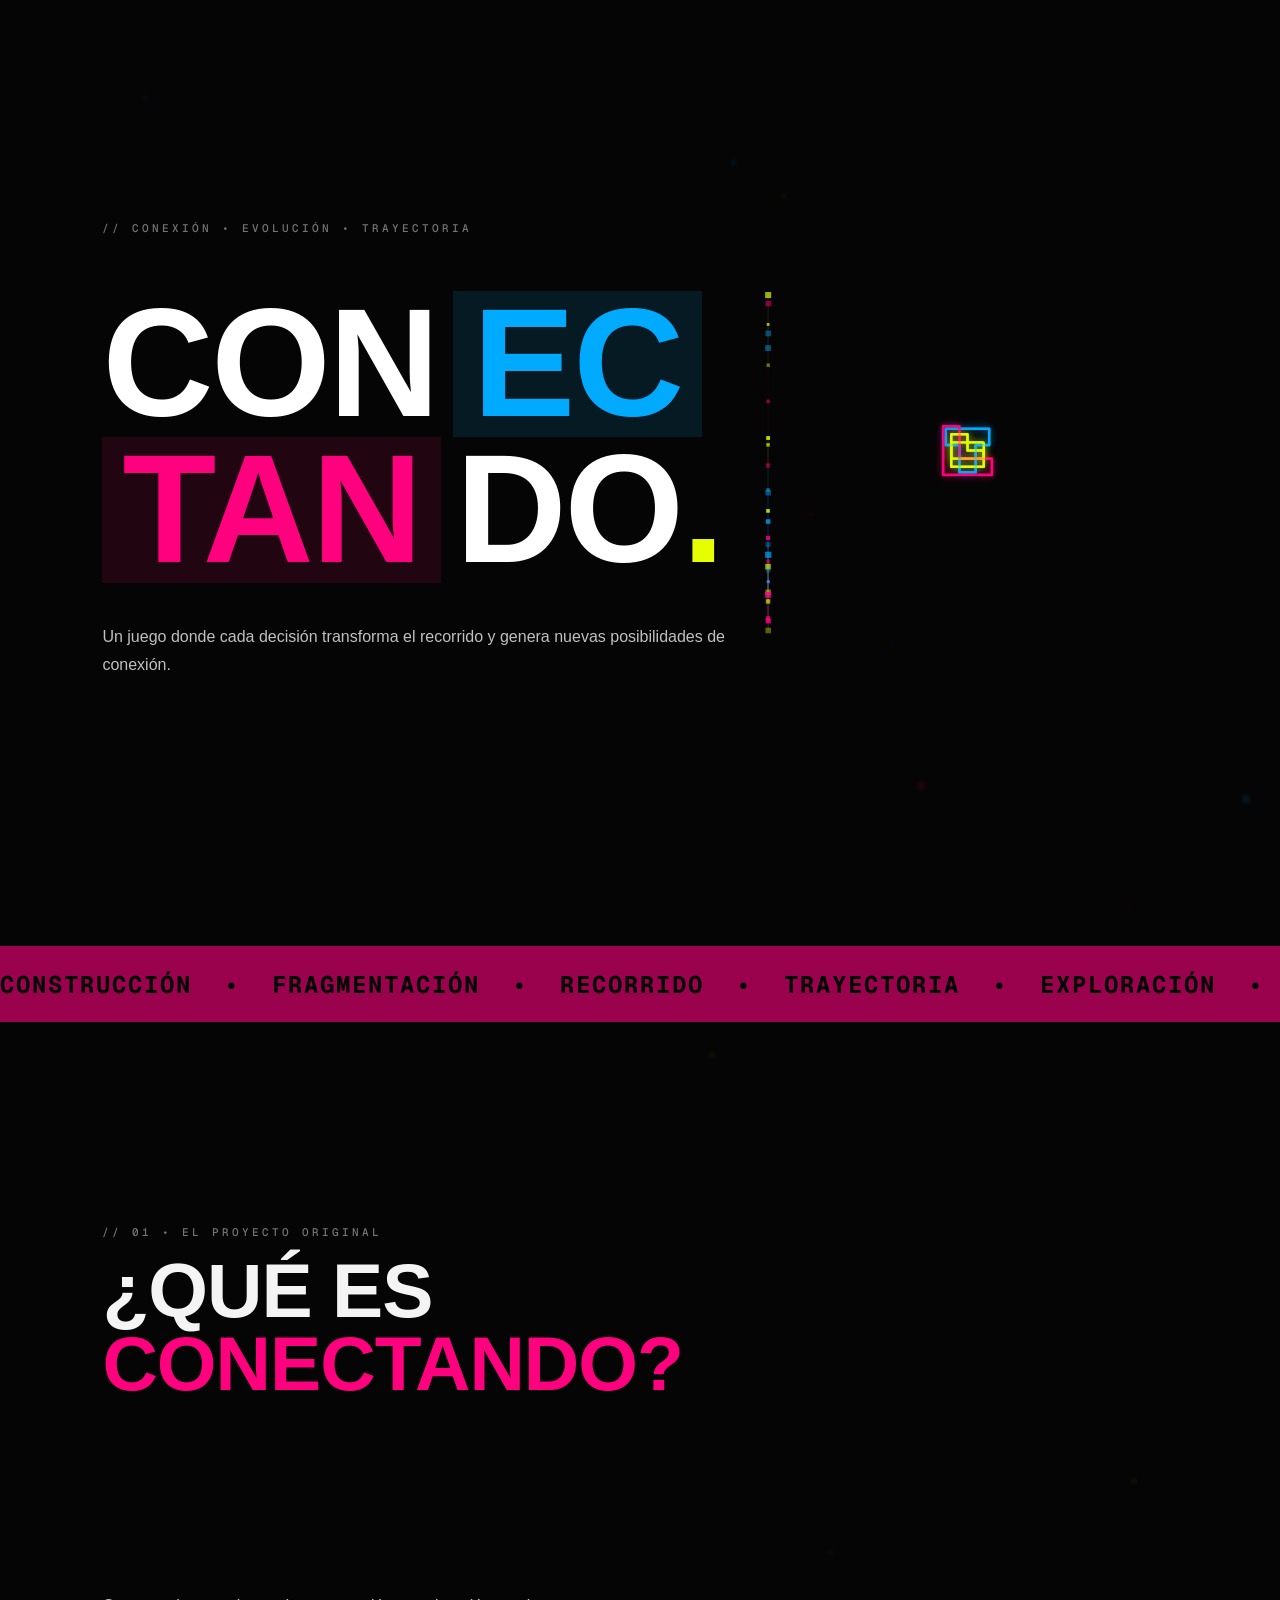
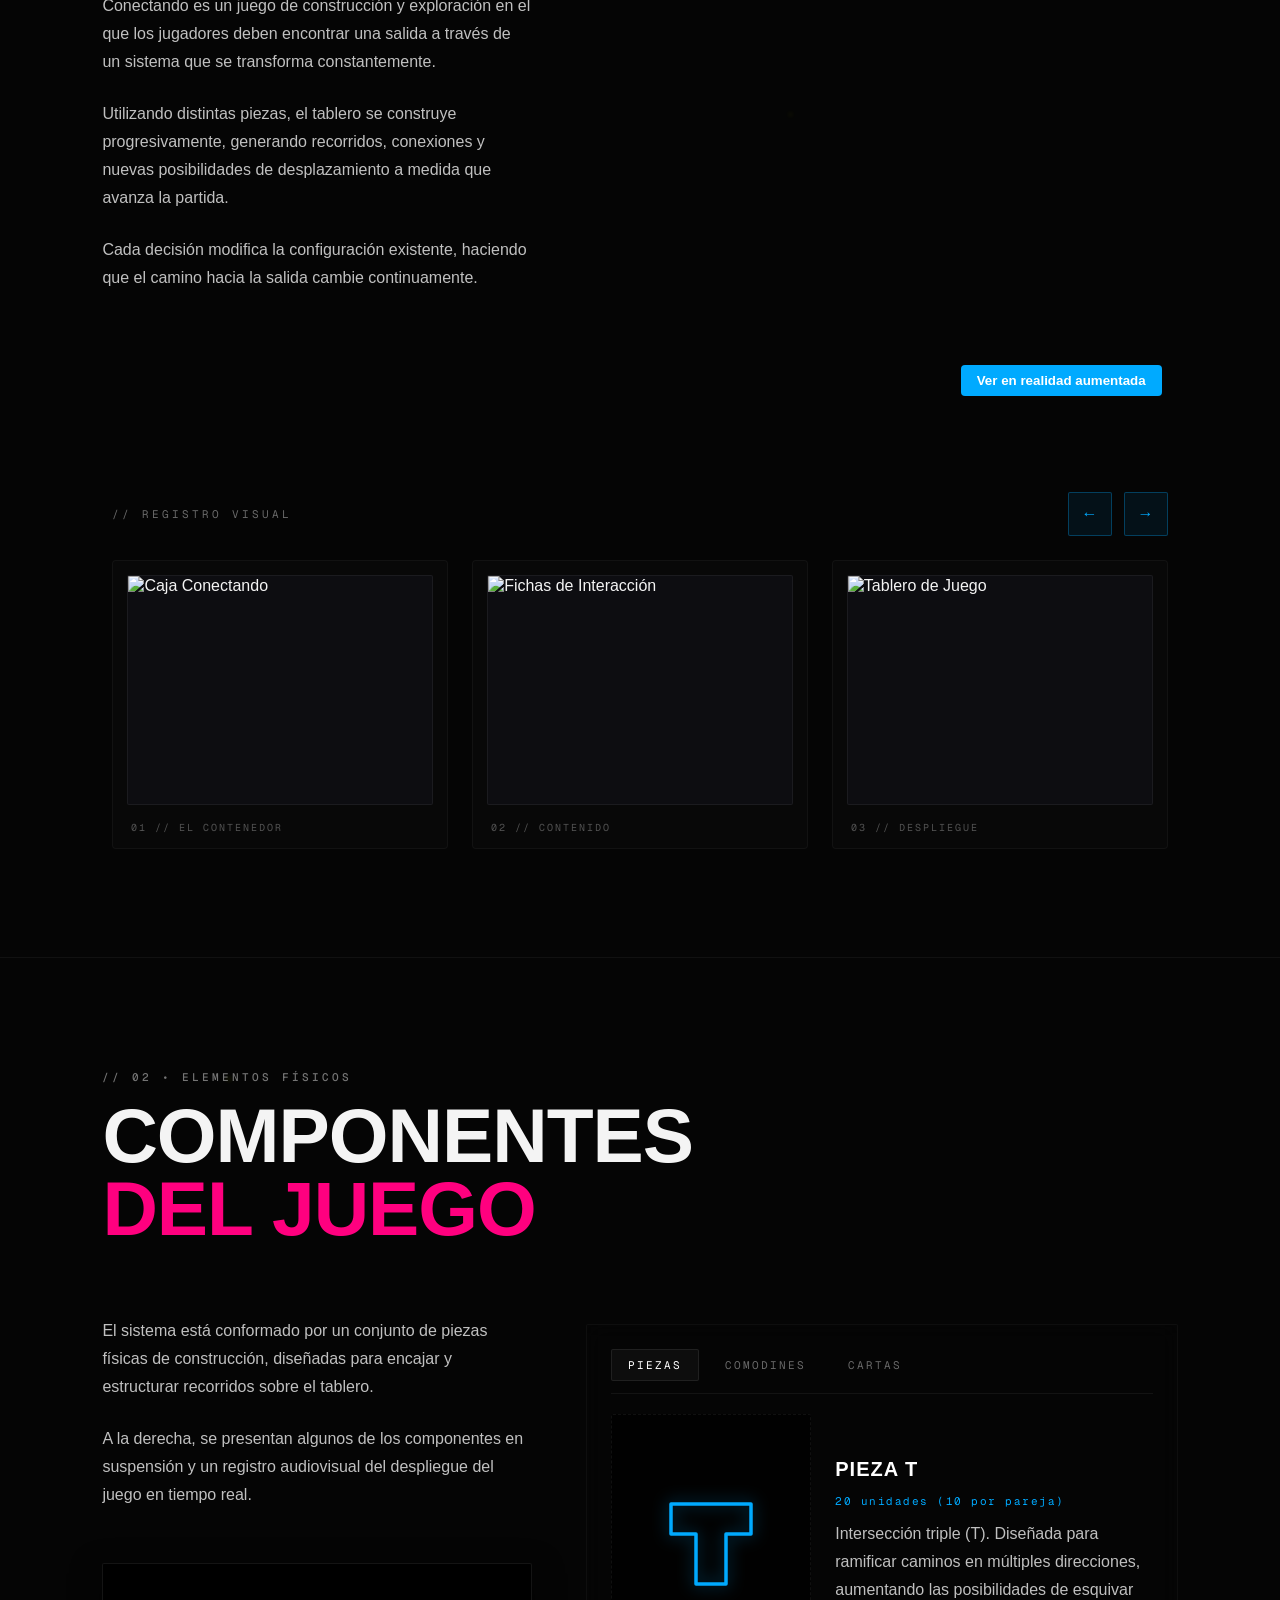
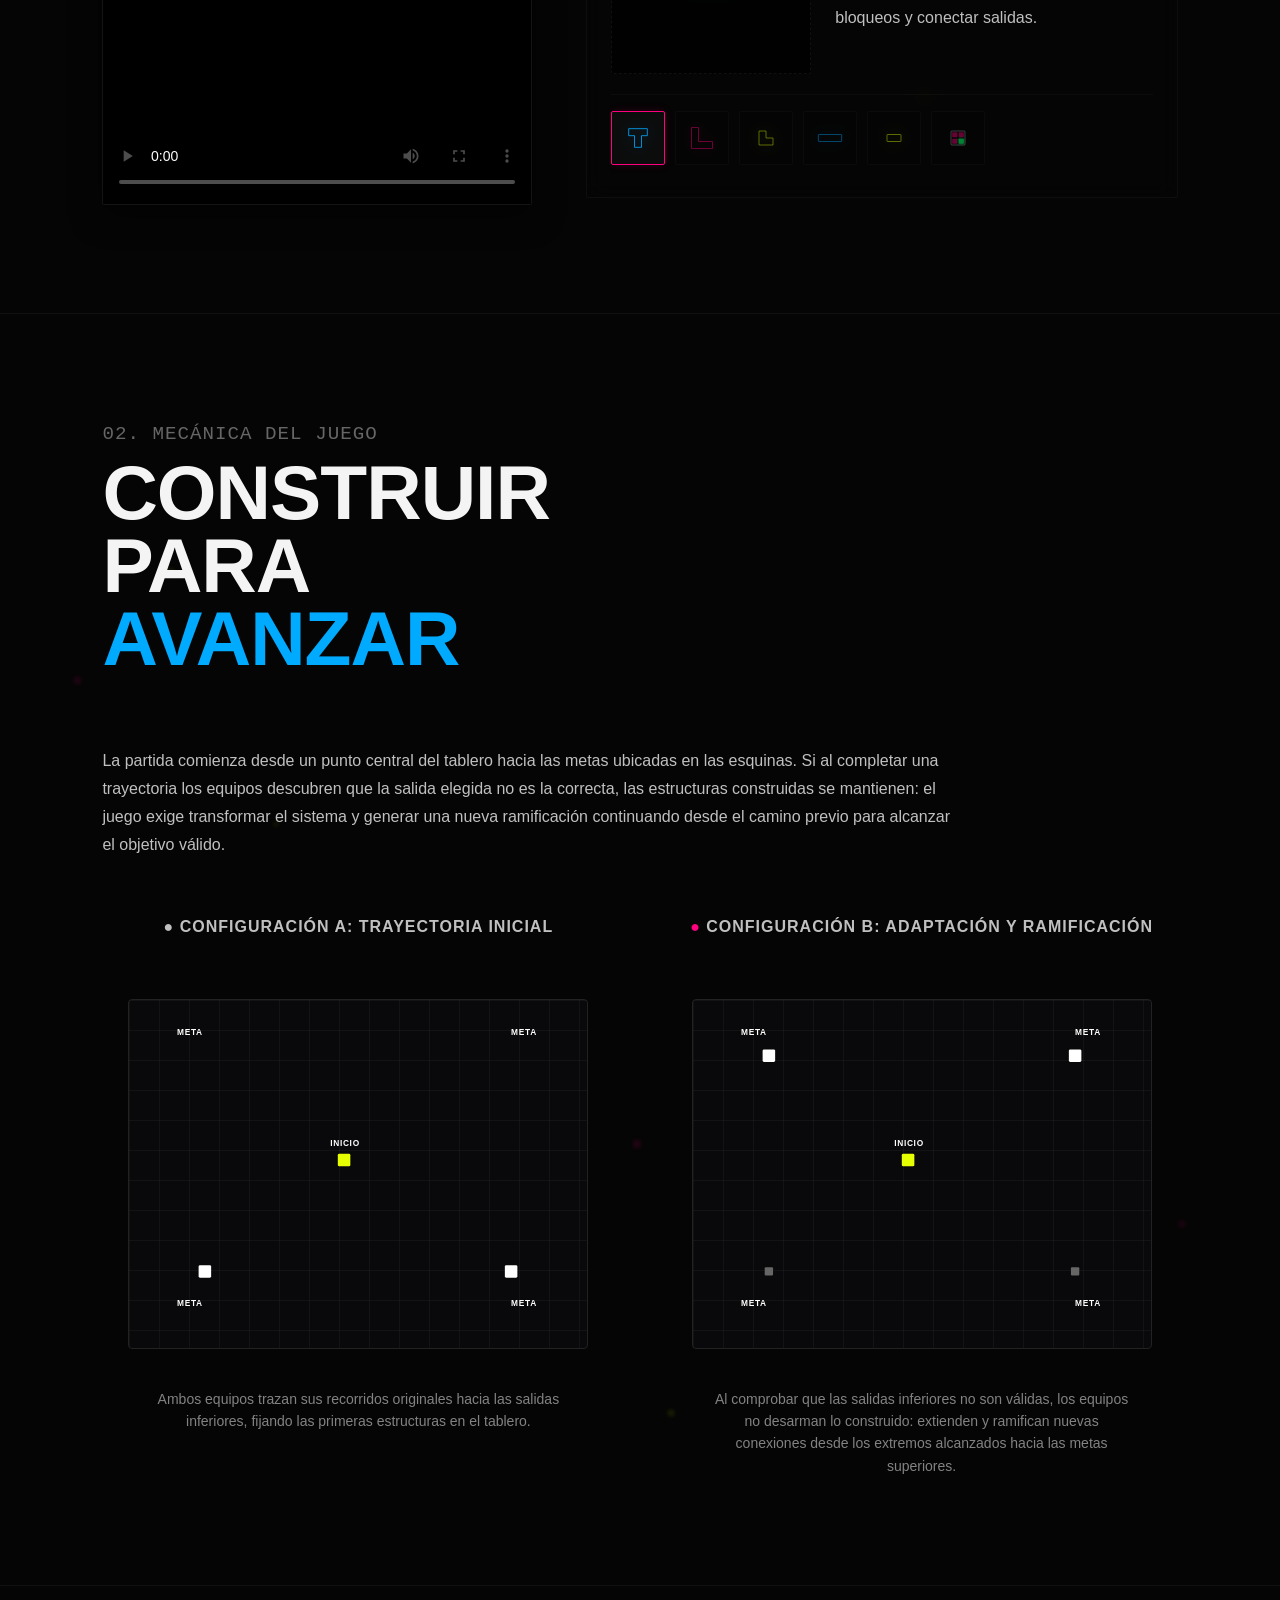
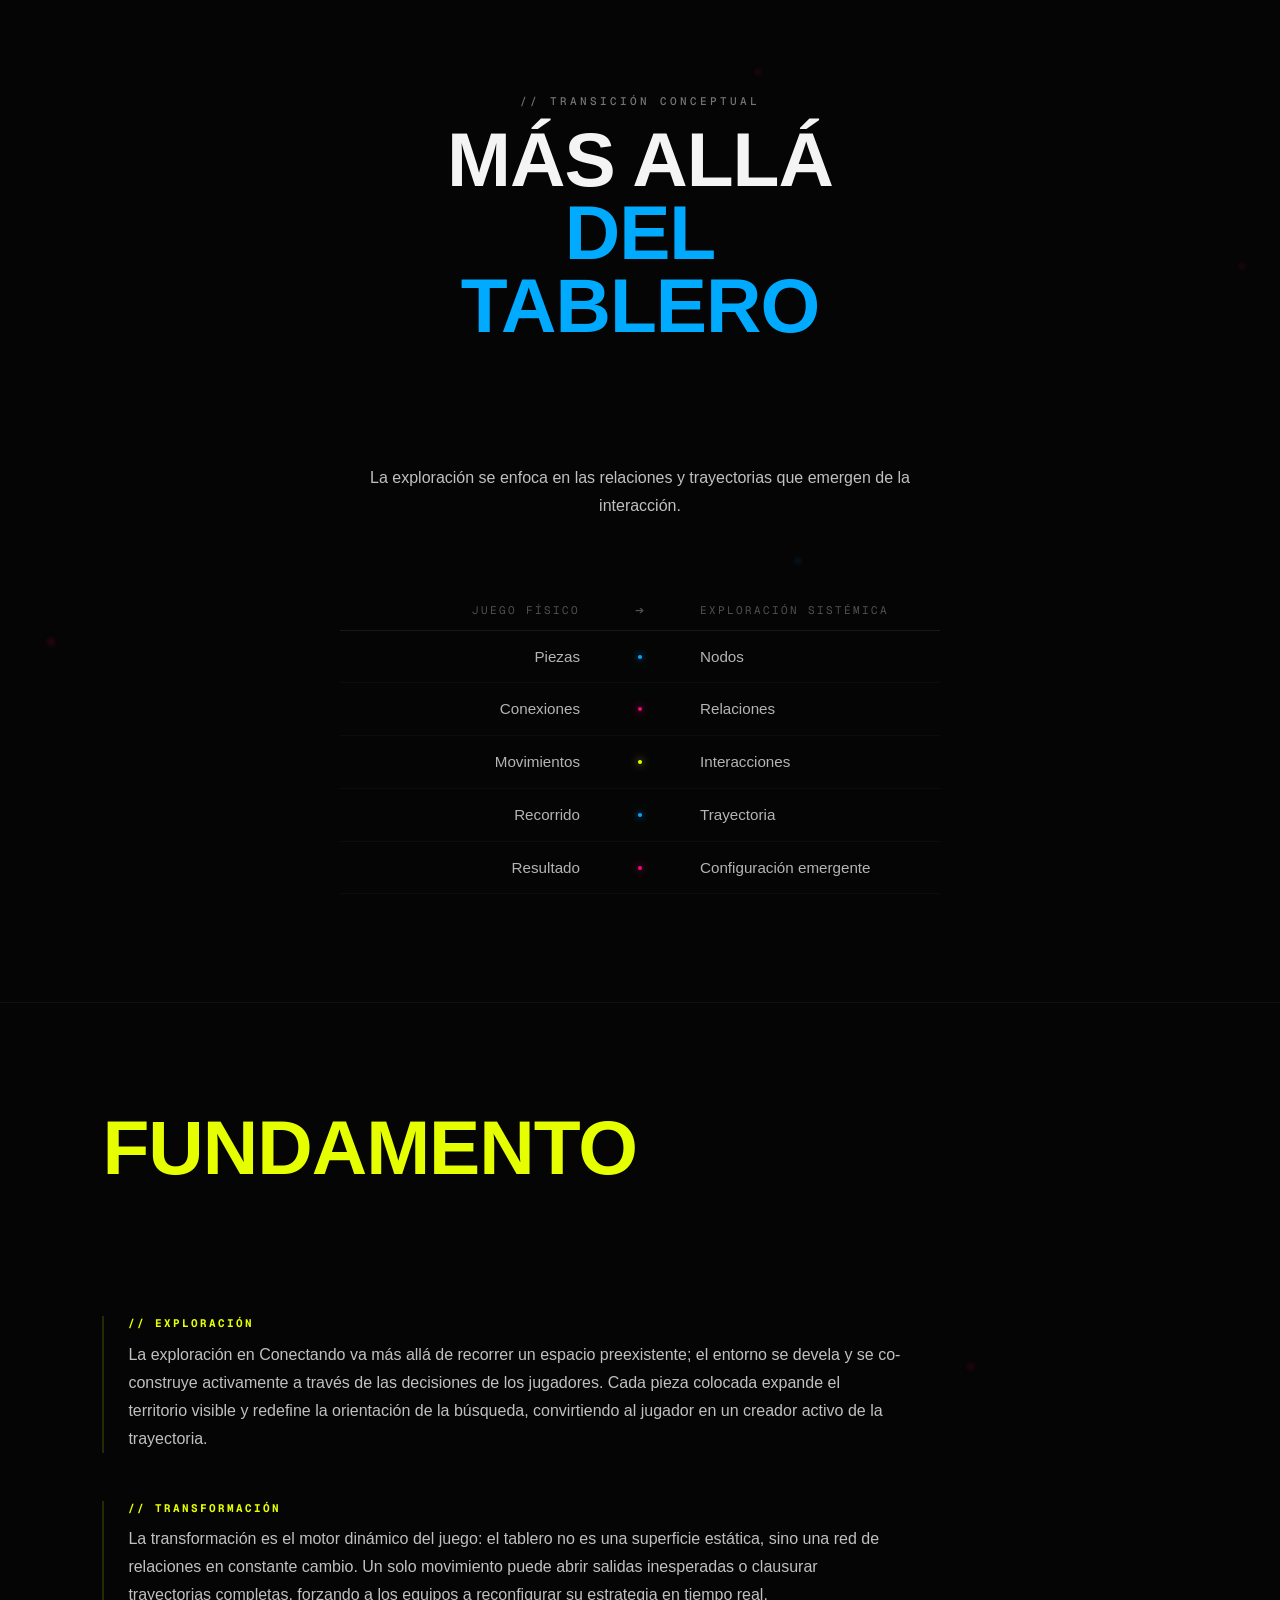
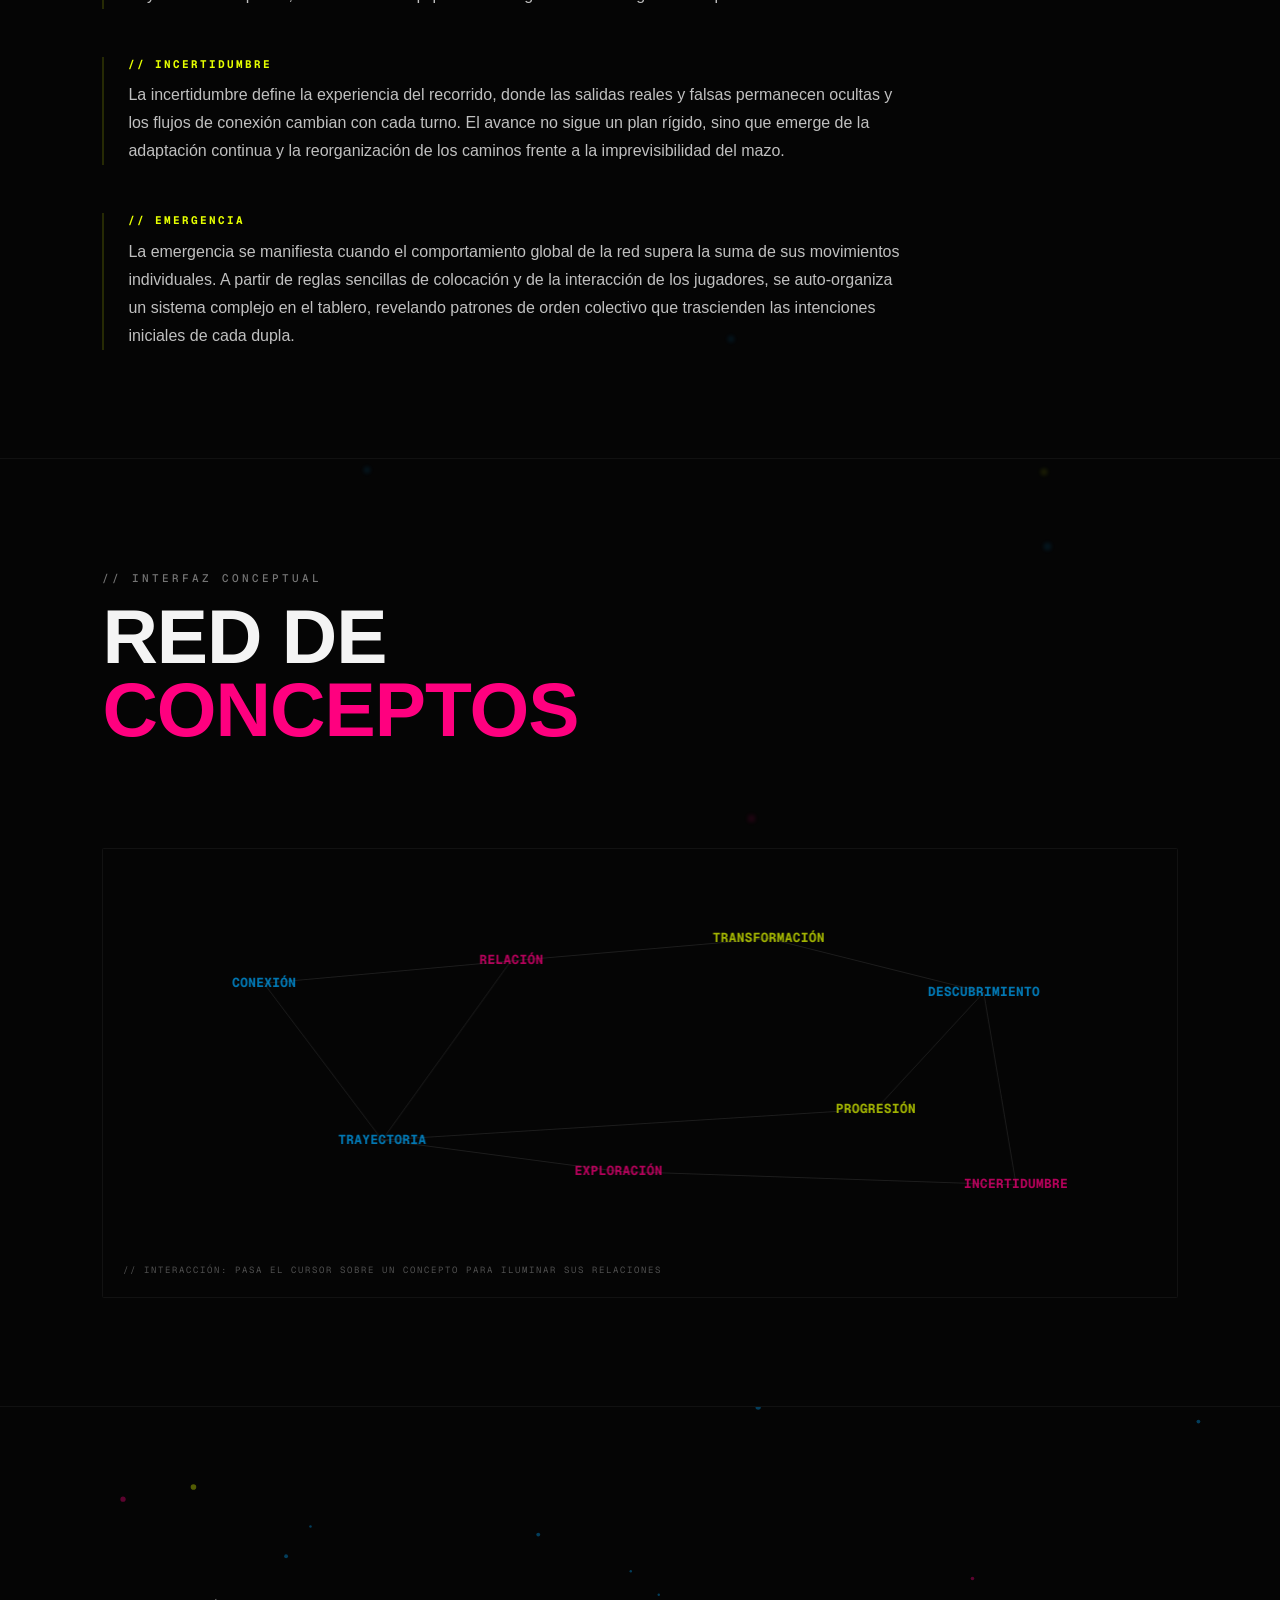
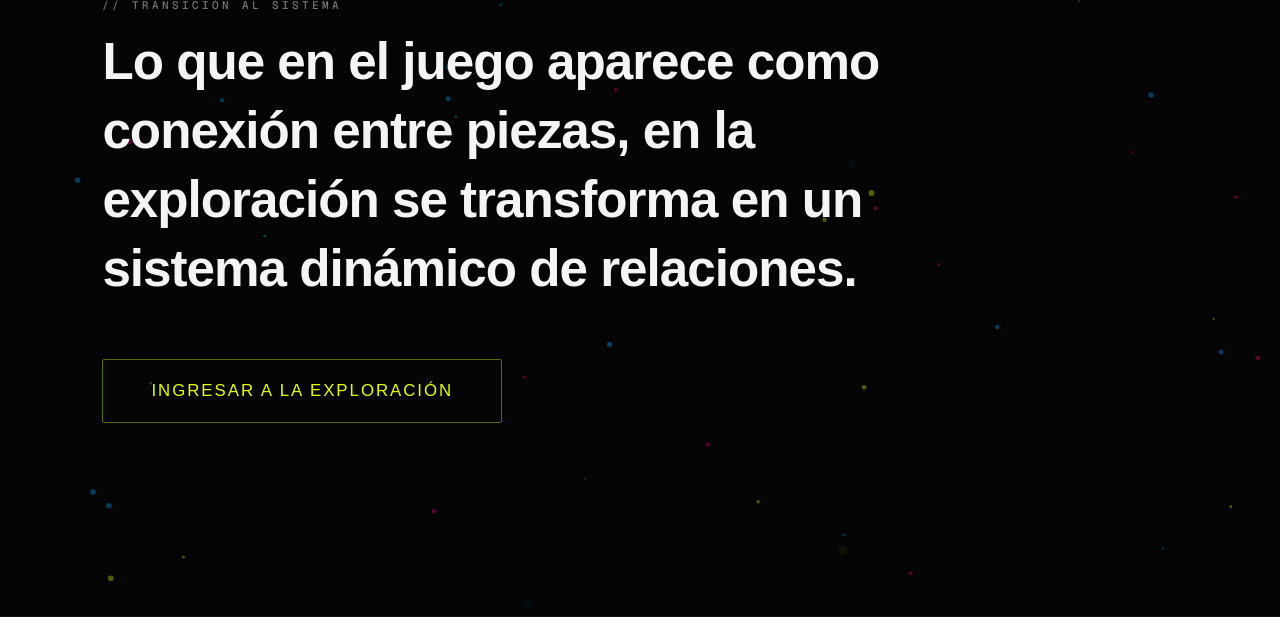
==== commit da50c04c: "exploracion" ====
--- a/index.html
+++ b/index.html
@@ -1,30 +1,47 @@
-<!DOCTYPE html>
+﻿<!DOCTYPE html>
 <html lang="es">
 <head>
     <meta charset="UTF-8">
     <meta name="viewport" content="width=device-width, initial-scale=1.0">
     <title>Conectando - Juego de Construcción y Transformación</title>
+    <link rel="preconnect" href="https://fonts.googleapis.com">
+    <link rel="preconnect" href="https://fonts.gstatic.com" crossorigin>
+    <link href="https://fonts.googleapis.com/css2?family=Geist+Mono:wght@300;400;500&display=swap" rel="stylesheet">
     <link rel="stylesheet" href="style.css">
     <script type="module" src="https://ajax.googleapis.com/ajax/libs/model-viewer/4.0.0/model-viewer.min.js"></script>
 </head>
 <body>
 
+    <!-- PRELOADER CON ESTÉTICA DE EXPLORACIÓN -->
+    <div id="preloader">
+        <div class="preloader-content">
+            <div class="preloader-animation">
+                <div class="loader-central-node"></div>
+                <div class="loader-node loader-node-1"></div>
+                <div class="loader-node loader-node-2"></div>
+                <div class="loader-node loader-node-3"></div>
+            </div>
+            <div class="preloader-text">// inicializando sistema de exploración //</div>
+        </div>
+    </div>
+
+    <!-- Fondo de cuadraditos petit con scroll (Paralaje) -->
+    <div id="fondo-cuadrados-scroll"></div>
+
     <nav class="franja-nav" id="main-nav">
         <ul class="nav-list">
-            <li><a href="#que-es" class="nav-link">Qué es</a></li>
-            <li><a href="#mecanica" class="nav-link">Mecánica</a></li>
-            <li><a href="#mas-alla" class="nav-link">Más Allá</a></li>
-            <li><a href="#conceptos" class="nav-link">Conceptos</a></li>
-            <li><a href="#exploracion" class="nav-link">Fundamento</a></li>
-             <li><a href="#exploracion" class="nav-link">Sistema</a></li>
-              <li><a href="#exploracion" class="nav-link">Exploración</a></li>
+            <li><a href="#que-es" class="nav-link"><span class="nav-text">Qué es</span></a></li>
+            <li><a href="#mecanica" class="nav-link"><span class="nav-text">Mecánica</span></a></li>
+            <li><a href="#del-juego-al-sistema" class="nav-link"><span class="nav-text">Transición</span></a></li>
+            <li><a href="#fundamento" class="nav-link"><span class="nav-text">Fundamento</span></a></li>
+            <li><a href="#mapa-relaciones" class="nav-link"><span class="nav-text">Conceptos</span></a></li>
         </ul>
     </nav>
 
-    <div class="bg-pieces-container" id="enjambre-piezas"></div>
-
+    <!-- HERO SECTION (Estilo Arcturis con anti-títulos y botones de acción) -->
     <header class="hero" id="slide-hero">
-        <div class="hero-left">
+        <div class="hero-left" style="position: relative; z-index: 2;">
+            <span class="preheading reveal">// CONEXIÓN • EVOLUCIÓN • TRAYECTORIA</span>
             <div class="mega-title">
                 <div class="title-row row-1">
                     <span class="text-con">CON</span>
@@ -35,15 +52,53 @@
                     <span class="text-do">DO<span class="text-dot">.</span></span>
                 </div>
             </div>
-            
-            <div class="magenta-box">
-                <p>Un juego de mesa donde el camino no está dado,<br>sino que aparece mientras se construye.</p>
+           
+            <div class="hero-description-clean">
+                <p>Un juego donde cada decisión transforma el recorrido y genera nuevas posibilidades de conexión.</p>
             </div>
         </div>
 
         <div class="hero-right">
-            <hr class="white-line">
-            <p>Entre inicio y meta, el espacio<br>no existe todavía... se forma<br>con cada decisión.</p>
+            <div class="contenedor-3d-hero">
+                <!-- Canvas de cuadritos y conexiones (Estilo Exploración) -->
+                <canvas id="hero-canvas"></canvas>
+                
+                <!-- Floating 3D pieces -->
+                <div class="floating-pieces-container">
+                    <!-- Pieza T (Cyan) -->
+                    <div class="floating-piece piece-t-3d">
+                        <svg viewBox="0 0 120 120" class="floating-piece-layer"><path d="M 20 20 H 100 V 50 H 75 V 100 H 45 V 50 H 20 Z" fill="none" stroke="var(--cyan)" stroke-width="4.5" stroke-linejoin="round" style="filter: drop-shadow(0 0 8px rgba(0,170,255,0.45));"/></svg>
+                        <svg viewBox="0 0 120 120" class="floating-piece-layer"><path d="M 20 20 H 100 V 50 H 75 V 100 H 45 V 50 H 20 Z" fill="none" stroke="var(--cyan)" stroke-width="4.5" stroke-linejoin="round" style="filter: drop-shadow(0 0 8px rgba(0,170,255,0.45));"/></svg>
+                        <svg viewBox="0 0 120 120" class="floating-piece-layer"><path d="M 20 20 H 100 V 50 H 75 V 100 H 45 V 50 H 20 Z" fill="none" stroke="var(--cyan)" stroke-width="4.5" stroke-linejoin="round" style="filter: drop-shadow(0 0 8px rgba(0,170,255,0.45));"/></svg>
+                        <svg viewBox="0 0 120 120" class="floating-piece-layer"><path d="M 20 20 H 100 V 50 H 75 V 100 H 45 V 50 H 20 Z" fill="none" stroke="var(--cyan)" stroke-width="4.5" stroke-linejoin="round" style="filter: drop-shadow(0 0 8px rgba(0,170,255,0.45));"/></svg>
+                        <svg viewBox="0 0 120 120" class="floating-piece-layer"><path d="M 20 20 H 100 V 50 H 75 V 100 H 45 V 50 H 20 Z" fill="none" stroke="var(--cyan)" stroke-width="4.5" stroke-linejoin="round" style="filter: drop-shadow(0 0 8px rgba(0,170,255,0.45));"/></svg>
+                    </div>
+                    <!-- Pieza L Grande (Magenta) -->
+                    <div class="floating-piece piece-l-g-3d">
+                        <svg viewBox="0 0 120 120" class="floating-piece-layer"><path d="M 15 15 H 45 V 75 H 105 V 105 H 15 Z" fill="none" stroke="var(--magenta)" stroke-width="4.5" stroke-linejoin="round" style="filter: drop-shadow(0 0 8px rgba(255,0,127,0.45));"/></svg>
+                        <svg viewBox="0 0 120 120" class="floating-piece-layer"><path d="M 15 15 H 45 V 75 H 105 V 105 H 15 Z" fill="none" stroke="var(--magenta)" stroke-width="4.5" stroke-linejoin="round" style="filter: drop-shadow(0 0 8px rgba(255,0,127,0.45));"/></svg>
+                        <svg viewBox="0 0 120 120" class="floating-piece-layer"><path d="M 15 15 H 45 V 75 H 105 V 105 H 15 Z" fill="none" stroke="var(--magenta)" stroke-width="4.5" stroke-linejoin="round" style="filter: drop-shadow(0 0 8px rgba(255,0,127,0.45));"/></svg>
+                        <svg viewBox="0 0 120 120" class="floating-piece-layer"><path d="M 15 15 H 45 V 75 H 105 V 105 H 15 Z" fill="none" stroke="var(--magenta)" stroke-width="4.5" stroke-linejoin="round" style="filter: drop-shadow(0 0 8px rgba(255,0,127,0.45));"/></svg>
+                        <svg viewBox="0 0 120 120" class="floating-piece-layer"><path d="M 15 15 H 45 V 75 H 105 V 105 H 15 Z" fill="none" stroke="var(--magenta)" stroke-width="4.5" stroke-linejoin="round" style="filter: drop-shadow(0 0 8px rgba(255,0,127,0.45));"/></svg>
+                    </div>
+                    <!-- Pieza Recta Chica (Yellow) -->
+                    <div class="floating-piece piece-recta-c-3d">
+                        <svg viewBox="0 0 120 120" class="floating-piece-layer"><rect x="30" y="45" width="60" height="30" fill="none" stroke="var(--yellow)" stroke-width="4.5" rx="2" style="filter: drop-shadow(0 0 8px rgba(230,255,0,0.45));"/></svg>
+                        <svg viewBox="0 0 120 120" class="floating-piece-layer"><rect x="30" y="45" width="60" height="30" fill="none" stroke="var(--yellow)" stroke-width="4.5" rx="2" style="filter: drop-shadow(0 0 8px rgba(230,255,0,0.45));"/></svg>
+                        <svg viewBox="0 0 120 120" class="floating-piece-layer"><rect x="30" y="45" width="60" height="30" fill="none" stroke="var(--yellow)" stroke-width="4.5" rx="2" style="filter: drop-shadow(0 0 8px rgba(230,255,0,0.45));"/></svg>
+                        <svg viewBox="0 0 120 120" class="floating-piece-layer"><rect x="30" y="45" width="60" height="30" fill="none" stroke="var(--yellow)" stroke-width="4.5" rx="2" style="filter: drop-shadow(0 0 8px rgba(230,255,0,0.45));"/></svg>
+                        <svg viewBox="0 0 120 120" class="floating-piece-layer"><rect x="30" y="45" width="60" height="30" fill="none" stroke="var(--yellow)" stroke-width="4.5" rx="2" style="filter: drop-shadow(0 0 8px rgba(230,255,0,0.45));"/></svg>
+                    </div>
+                    <!-- Pieza L Chica (Yellow) -->
+                    <div class="floating-piece piece-l-c-3d">
+                        <svg viewBox="0 0 120 120" class="floating-piece-layer"><path d="M 30 30 H 60 V 60 H 90 V 90 H 30 Z" fill="none" stroke="var(--yellow)" stroke-width="4.5" stroke-linejoin="round" style="filter: drop-shadow(0 0 8px rgba(230,255,0,0.45));"/></svg>
+                        <svg viewBox="0 0 120 120" class="floating-piece-layer"><path d="M 30 30 H 60 V 60 H 90 V 90 H 30 Z" fill="none" stroke="var(--yellow)" stroke-width="4.5" stroke-linejoin="round" style="filter: drop-shadow(0 0 8px rgba(230,255,0,0.45));"/></svg>
+                        <svg viewBox="0 0 120 120" class="floating-piece-layer"><path d="M 30 30 H 60 V 60 H 90 V 90 H 30 Z" fill="none" stroke="var(--yellow)" stroke-width="4.5" stroke-linejoin="round" style="filter: drop-shadow(0 0 8px rgba(230,255,0,0.45));"/></svg>
+                        <svg viewBox="0 0 120 120" class="floating-piece-layer"><path d="M 30 30 H 60 V 60 H 90 V 90 H 30 Z" fill="none" stroke="var(--yellow)" stroke-width="4.5" stroke-linejoin="round" style="filter: drop-shadow(0 0 8px rgba(230,255,0,0.45));"/></svg>
+                        <svg viewBox="0 0 120 120" class="floating-piece-layer"><path d="M 30 30 H 60 V 60 H 90 V 90 H 30 Z" fill="none" stroke="var(--yellow)" stroke-width="4.5" stroke-linejoin="round" style="filter: drop-shadow(0 0 8px rgba(230,255,0,0.45));"/></svg>
+                    </div>
+                </div>
+            </div>
         </div>
     </header>
 
@@ -54,9 +109,10 @@
         </div>
     </div>
 
+    <!-- SECCIÓN 01: ¿QUÉ ES CONECTANDO? -->
     <section id="que-es" class="section scroll-section">
         <div class="section-header reveal">
-            <span class="section-number">01.</span>
+            <span class="preheading">// 01 • EL PROYECTO ORIGINAL</span>
             <h2 class="section-title">¿QUÉ ES<br><span class="magenta-text">CONECTANDO?</span></h2>
         </div>
 
@@ -67,20 +123,20 @@
                 <p class="section-text reveal">Cada decisión modifica la configuración existente, haciendo que el camino hacia la salida cambie continuamente.</p>
             </div>
 
-            <div class="columna-render">
+            <div class="columna-render reveal">
                 <div class="contenedor-3d">
-                    <model-viewer 
+                    <model-viewer
                         id="caja-interactive-3d"
-                        src="modelado/modelado_caja_6.glb" 
-                        alt="Modelo 3D interactivo de la caja de Conectando" 
-                        camera-controls 
+                        src="modelado/modelado_caja_6.glb"
+                        alt="Modelo 3D interactivo de la caja de Conectando"
+                        camera-controls
                         tone-mapping="neutral"
                         shadow-intensity="1"
                         disable-zoom
-                        interaction-prompt="none" 
-                        interaction-prompt-style="none" 
-                        camera-orbit="0deg 90deg 135%"
-                        ar 
+                        interaction-prompt="none"
+                        interaction-prompt-style="none"
+                        camera-orbit="0deg 90deg 100%" 
+                        ar
                         ar-modes="webxr scene-viewer quick-look">
                         <button slot="ar-button" id="ar-button" style="position: absolute; bottom: 16px; right: 16px; background: #00aaff; border: none; padding: 8px 16px; color: #fff; font-weight: bold; border-radius: 4px; cursor: pointer; z-index: 10;">
                             Ver en realidad aumentada
@@ -90,113 +146,117 @@
             </div>
         </div>
 
-        <div class="galeria-cinta-container reveal">
-            <div class="cinta-movimiento-infinito">
-                <div class="tarjeta-cinta">
-                    <div class="marco-neon-glass">
-                        <img src="imagenes/imagen_contenedor_1.png" alt="Caja Conectando">
-                    </div>
-                    <div class="info-pie-cinta">
-                        <h3>01 // EL CONTENEDOR</h3>
-                    </div>
-                </div>
-
-                <div class="tarjeta-cinta">
-                    <div class="marco-neon-glass">
-                        <img src="imagenes/imagen_contenido_2.png" alt="Fichas de Interacción">
-                    </div>
-                    <div class="info-pie-cinta">
-                        <h3>02 // CONTENIDO DEL JUEGO</h3>
-                    </div>
-                </div>
-
-                <div class="tarjeta-cinta">
-                    <div class="marco-neon-glass">
-                        <img src="imagenes/imagen_abierto_3.png" alt="Tablero de Juego">
-                    </div>
-                    <div class="info-pie-cinta">
-                        <h3>03 // CONTENIDO DESPLEGADO</h3>
-                    </div>
-                </div>
-
-                <div class="tarjeta-cinta">
-                    <div class="marco-neon-glass">
-                        <img src="imagenes/imagen_tablero_4.png" alt="Fichas de Interacción">
-                    </div>
-                    <div class="info-pie-cinta">
-                        <h3>04 // TABLERO</h3>
-                    </div>
-                </div>
-
-                <div class="tarjeta-cinta">
-                    <div class="marco-neon-glass">
-                        <img src="imagenes/imagen_partida_5.png" alt="Tablero de Juego">
-                    </div>
-                    <div class="info-pie-cinta">
-                        <h3>05 // PARTIDA</h3>
-                    </div>
-                </div>
-
-                <div class="tarjeta-cinta">
-                    <div class="marco-neon-glass">
-                        <img src="imagenes/imagen_contenedor_1.png" alt="Caja Conectando">
-                    </div>
-                    <div class="info-pie-cinta">
-                        <h3>EL CONTENEDOR</h3>
-                        <p>Caja del juego y empaque estructural.</p>
-                    </div>
-                </div>
-
-                <div class="tarjeta-cinta">
-                    <div class="marco-neon-glass">
-                        <img src="imagenes/imagen_contenido_2.png" alt="Fichas de Interacción">
-                    </div>
-                    <div class="info-pie-cinta">
-                        <h3>LAS PIEZAS</h3>
-                        <p>Unidades independientes de trayectoria.</p>
-                    </div>
-                </div>
-
-                <div class="tarjeta-cinta">
-                    <div class="marco-neon-glass">
-                        <img src="imagenes/imagen_abierto_3.png" alt="Tablero de Juego">
-                    </div>
-                    <div class="info-pie-cinta">
-                        <h3>EL SISTEMA</h3>
-                        <p>Distribución de piezas en el tablero central.</p>
-                    </div>
-                </div>
-
-                <div class="tarjeta-cinta">
-                    <div class="marco-neon-glass">
-                        <img src="imagenes/imagen_tablero_4.png" alt="Fichas de Interacción">
-                    </div>
-                    <div class="info-pie-cinta">
-                        <h3>LAS TRAYECTORIAS</h3>
-                        <p>Unidades independientes de trayectoria.</p>
-                    </div>
-                </div>
-
-                <div class="tarjeta-cinta">
-                    <div class="marco-neon-glass">
-                        <img src="imagenes/imagen_partida_5.png" alt="Tablero de Juego">
-                    </div>
-                    <div class="info-pie-cinta">
-                        <h3>LA CONFIGURACIÓN</h3>
-                        <p>Distribución de piezas en el tablero central.</p>
-                    </div>
-                </div>
-            </div>
-        </div>
-    </section>
-
+        <div class="galeria-slider-container reveal">
+            <div class="galeria-header-interface">
+                <span class="galeria-tag">// REGISTRO VISUAL</span>
+                <div class="galeria-controls">
+                    <button id="btn-prev" class="btn-flecha" aria-label="Anterior">←</button>
+                    <button id="btn-next" class="btn-flecha" aria-label="Siguiente">→</button>
+                </div>
+            </div>
+
+            <div class="galeria-viewport">
+                <div class="galeria-track" id="galeria-track">
+                    <div class="item-slider">
+                        <div class="marco-foto">
+                            <img src="imagenes/imagen_contenedor_1.png" alt="Caja Conectando">
+                        </div>
+                        <div class="caption-galeria">01 // EL CONTENEDOR</div>
+                    </div>
+                    <div class="item-slider">
+                        <div class="marco-foto">
+                            <img src="imagenes/imagen_contenido_2.png" alt="Fichas de Interacción">
+                        </div>
+                        <div class="caption-galeria">02 // CONTENIDO</div>
+                    </div>
+                    <div class="item-slider">
+                        <div class="marco-foto">
+                            <img src="imagenes/imagen_abierto_3.png" alt="Tablero de Juego">
+                        </div>
+                        <div class="caption-galeria">03 // DESPLIEGUE</div>
+                    </div>
+                    <div class="item-slider">
+                        <div class="marco-foto">
+                            <img src="imagenes/imagen_tablero_4.png" alt="Fichas de Interacción">
+                        </div>
+                        <div class="caption-galeria">04 // TABLERO</div>
+                    </div>
+                    <div class="item-slider">
+                        <div class="marco-foto">
+                            <img src="imagenes/imagen_partida_5.png" alt="Tablero de Juego">
+                        </div>
+                        <div class="caption-galeria">05 // CONFIGURACIÓN</div>
+                    </div>
+                </div>
+            </div>
+        </div>
+    </section>
+
+    <!-- SECCIÓN: COMPONENTES DEL JUEGO -->
+    <section id="componentes" class="section">
+        <div class="section-header reveal">
+            <span class="preheading">// 02 • ELEMENTOS FÍSICOS</span>
+            <h2 class="section-title">COMPONENTES<br><span class="magenta-text">DEL JUEGO</span></h2>
+        </div>
+
+        <div class="bloque-dos-columnas">
+            <div class="columna-texto">
+                <p class="section-text reveal">El sistema está conformado por un conjunto de piezas físicas de construcción, diseñadas para encajar y estructurar recorridos sobre el tablero.</p>
+                <p class="section-text reveal">A la derecha, se presentan algunos de los componentes en suspensión y un registro audiovisual del despliegue del juego en tiempo real.</p>
+                
+                <div class="contenedor-video reveal" style="margin-top: 30px; width: 100%;">
+                    <video id="video-componentes" controls poster="imagenes/imagen_contenedor_1.png" style="width: 100%; border: 1px solid rgba(255, 255, 255, 0.08); background-color: #000; aspect-ratio: 16/9; display: block; border-radius: 2px;">
+                        <source src="modelado/video_demo.mp4" type="video/mp4">
+                        Tu navegador no soporta la reproducción de video.
+                    </video>
+                </div>
+            </div>
+
+            <div class="columna-render reveal">
+                <!-- Visor Interactivo (Showroom) de Componentes -->
+                <div class="showroom-wrapper">
+                    <!-- Pestañas -->
+                    <div class="showroom-tabs">
+                        <button class="showroom-tab active" data-category="caminos">Piezas</button>
+                        <button class="showroom-tab" data-category="comodines">Comodines</button>
+                        <button class="showroom-tab" data-category="cartas">Cartas</button>
+                    </div>
+                    
+                    <!-- Visor Principal -->
+                    <div class="showroom-visor">
+                        <div class="visor-display-box" id="showroom-visor-box">
+                            <div class="visor-render-container" id="showroom-render-container">
+                                <!-- Render dinámico -->
+                            </div>
+                        </div>
+                        
+                        <div class="visor-details">
+                            <h3 class="visor-title" id="showroom-title">Cargando...</h3>
+                            <div class="visor-meta" id="showroom-meta">-</div>
+                            <p class="visor-description" id="showroom-description">-</p>
+                            <div class="visor-actions" id="showroom-actions" style="display: none;">
+                                <button class="btn-outline btn-visor-action" id="showroom-btn-action">Voltear Carta</button>
+                            </div>
+                        </div>
+                    </div>
+                    
+                    <!-- Miniaturas -->
+                    <div class="showroom-thumbnails" id="showroom-thumbnails">
+                        <!-- Miniaturas dinámicas -->
+                    </div>
+                </div>
+            </div>
+        </div>
+    </section>
+
+    <!-- SECCIÓN 03: MECÁNICA (Diagrama Animado Original) -->
     <section id="mecanica" class="section scroll-section seccion-mecanica-vertical">
         <div class="section-header reveal">
-            <span class="section-number">03. MECÁNICA DEL JUEGO</span>
+            <span class="section-number">02. MECÁNICA DEL JUEGO</span>
             <h2 class="section-title">Construir<br>para <span class="cyan">avanzar</span></h2>
         </div>
         <p class="section-text text-mecanica-ancho reveal">La partida comienza desde un punto central del tablero hacia las metas ubicadas en las esquinas. Si al completar una trayectoria los equipos descubren que la salida elegida no es la correcta, las estructuras construidas se mantienen: el juego exige transformar el sistema y generar una nueva ramificación continuando desde el camino previo para alcanzar el objetivo válido.</p>
-        
+       
         <div class="diagramas-comparativa">
             <div class="columna-diagrama reveal">
                 <p class="subtitulo-diagrama-comp">● Configuración A: Trayectoria Inicial</p>
@@ -210,9 +270,9 @@
 
                         <path class="path-bucle-cyan-A" d="M 280 230 L 200 230 L 200 280 L 120 280 L 120 340 L 250 340 L 250 390 L 80 390" fill="none" stroke="#00aaff" stroke-width="3.5" stroke-linejoin="round" />
                         <path class="path-bucle-magenta-A" d="M 280 230 L 340 230 L 340 160 L 410 160 L 410 210 L 520 210 L 520 390" fill="none" stroke="#ff007f" stroke-width="3.5" stroke-dasharray="8,8" stroke-linejoin="round" />
-                        <circle cx="280" cy="230" r="9" fill="#e6ff00" /> 
-                        <circle cx="80" cy="390" r="9" fill="#ffffff" />  
-                        <circle cx="520" cy="390" r="9" fill="#ffffff" /> 
+                        <rect x="271" y="221" width="18" height="18" fill="#e6ff00" rx="2" />
+                        <rect x="71" y="381" width="18" height="18" fill="#ffffff" rx="2" />  
+                        <rect x="511" y="381" width="18" height="18" fill="#ffffff" rx="2" />
                     </svg>
                 </div>
                 <p class="pie-diagrama reveal">Ambos equipos trazan sus recorridos originales hacia las salidas inferiores, fijando las primeras estructuras en el tablero.</p>
@@ -233,11 +293,11 @@
                         <path class="path-bucle-magenta-baseB" d="M 280 230 L 340 230 L 340 160 L 410 160 L 410 210 L 520 210 L 520 390" fill="none" stroke="#ff007f" stroke-width="3.5" stroke-dasharray="8,8" stroke-linejoin="round" />
                         <path class="path-bucle-magenta-extB" d="M 520 390 L 560 300 L 560 120 L 520 80" fill="none" stroke="#ff007f" stroke-width="3.5" stroke-dasharray="8,8" stroke-linejoin="round" />
 
-                        <circle cx="280" cy="230" r="9" fill="#e6ff00" /> 
-                        <circle cx="80" cy="390" r="6" fill="#666" /> 
-                        <circle cx="520" cy="390" r="6" fill="#666" /> 
-                        <circle cx="80" cy="80" r="9" fill="#ffffff" />  
-                        <circle cx="520" cy="80" r="9" fill="#ffffff" /> 
+                        <rect x="271" y="221" width="18" height="18" fill="#e6ff00" rx="2" />
+                        <rect x="74" y="384" width="12" height="12" fill="#666" rx="1.5" />
+                        <rect x="514" y="384" width="12" height="12" fill="#666" rx="1.5" />
+                        <rect x="71" y="71" width="18" height="18" fill="#ffffff" rx="2" />  
+                        <rect x="511" y="71" width="18" height="18" fill="#ffffff" rx="2" />
                     </svg>
                 </div>
                 <p class="pie-diagrama reveal">Al comprobar que las salidas inferiores no son válidas, los equipos no desarman lo construido: extienden y ramifican nuevas conexiones desde los extremos alcanzados hacia las metas superiores.</p>
@@ -245,164 +305,117 @@
         </div>
     </section>
 
-    <section id="mas-alla" class="section scroll-section">
-        <div class="section-header reveal">
-            <span class="section-number">04.</span>
-            <h2 class="section-title" style="font-size: clamp(2rem, 4.5vw, 5rem);">MÁS ALLÁ<br>DEL <span class="yellow-text">JUEGO</span></h2>
-        </div>
-        <p class="section-text reveal">Más allá de encontrar una salida, el juego permitió observar cómo elementos independientes pueden formar estructuras complejas cuando establecen relaciones entre sí.</p>
-        <p class="section-text reveal">Durante cada recorrido, las piezas se conectan de distintas maneras, generando caminos y posibilidades que cambian constantemente.</p>
-        <p class="section-text reveal">Esta dinámica hizo visible la importancia de las conexiones y cómo la interacción entre elementos simples puede dar lugar a configuraciones más amplias y diversas.</p>
-    </section>
-
-    <section id="conceptos" class="section scroll-section">
-        <div class="section-header reveal">
-            <span class="section-number">05.</span>
-            <h2 class="section-title">CONCEPTOS<br><span class="cyan">CLAVE</span></h2>
-        </div>
+    <!-- SECCIÓN 04: DEL JUEGO AL SISTEMA -->
+    <section id="del-juego-al-sistema" class="section scroll-section section-centered">
+        <div class="section-header reveal">
+            <span class="preheading">// TRANSICIÓN CONCEPTUAL</span>
+            <h2 class="section-title">Más allá<br><span class="cyan">del tablero</span></h2>
+        </div>
+
+        <div class="traduccion-wrapper reveal">
+            <div class="traduccion-texto-intro">
+                <p class="section-text" style="font-size: 1.3rem;">La exploración se enfoca en las relaciones y trayectorias que emergen de la interacción.</p>
+            </div>
+            
+            <div class="traduccion-tabla">
+                <div class="traduccion-fila header-fila">
+                    <div class="trad-col">Juego Físico</div>
+                    <div class="trad-col spacer-col">➔</div>
+                    <div class="trad-col">Exploración Sistémica</div>
+                </div>
+                <div class="traduccion-fila">
+                    <div class="trad-col">Piezas</div>
+                    <div class="trad-col spacer-col"><span class="trad-indicator"></span></div>
+                    <div class="trad-col">Nodos</div>
+                </div>
+                <div class="traduccion-fila">
+                    <div class="trad-col">Conexiones</div>
+                    <div class="trad-col spacer-col"><span class="trad-indicator"></span></div>
+                    <div class="trad-col">Relaciones</div>
+                </div>
+                <div class="traduccion-fila">
+                    <div class="trad-col">Movimientos</div>
+                    <div class="trad-col spacer-col"><span class="trad-indicator"></span></div>
+                    <div class="trad-col">Interacciones</div>
+                </div>
+                <div class="traduccion-fila">
+                    <div class="trad-col">Recorrido</div>
+                    <div class="trad-col spacer-col"><span class="trad-indicator"></span></div>
+                    <div class="trad-col">Trayectoria</div>
+                </div>
+                <div class="traduccion-fila">
+                    <div class="trad-col">Resultado</div>
+                    <div class="trad-col spacer-col"><span class="trad-indicator"></span></div>
+                    <div class="trad-col">Configuración emergente</div>
+                </div>
+            </div>
+        </div>
+    </section>
+
+    <!-- SECCIÓN 05: FUNDAMENTOS -->
+    <section id="fundamento" class="section scroll-section">
+        <div class="section-header reveal">
+            <h2 class="section-title"><span class="yellow-text">FUNDAMENTO</span></h2>
+        </div>
+
+        <div class="fundamento-texto-explicativo reveal">
+            <div class="fundamento-item">
+                <h3 class="fundamento-concept">// EXPLORACIÓN</h3>
+                <p class="fundamento-para">La exploración en Conectando va más allá de recorrer un espacio preexistente; el entorno se devela y se co-construye activamente a través de las decisiones de los jugadores. Cada pieza colocada expande el territorio visible y redefine la orientación de la búsqueda, convirtiendo al jugador en un creador activo de la trayectoria.</p>
+            </div>
+            
+            <div class="fundamento-item">
+                <h3 class="fundamento-concept">// TRANSFORMACIÓN</h3>
+                <p class="fundamento-para">La transformación es el motor dinámico del juego: el tablero no es una superficie estática, sino una red de relaciones en constante cambio. Un solo movimiento puede abrir salidas inesperadas o clausurar trayectorias completas, forzando a los equipos a reconfigurar su estrategia en tiempo real.</p>
+            </div>
+            
+            <div class="fundamento-item">
+                <h3 class="fundamento-concept">// INCERTIDUMBRE</h3>
+                <p class="fundamento-para">La incertidumbre define la experiencia del recorrido, donde las salidas reales y falsas permanecen ocultas y los flujos de conexión cambian con cada turno. El avance no sigue un plan rígido, sino que emerge de la adaptación continua y la reorganización de los caminos frente a la imprevisibilidad del mazo.</p>
+            </div>
+
+            <div class="fundamento-item">
+                <h3 class="fundamento-concept">// EMERGENCIA</h3>
+                <p class="fundamento-para">La emergencia se manifiesta cuando el comportamiento global de la red supera la suma de sus movimientos individuales. A partir de reglas sencillas de colocación y de la interacción de los jugadores, se auto-organiza un sistema complejo en el tablero, revelando patrones de orden colectivo que trascienden las intenciones iniciales de cada dupla.</p>
+            </div>
+        </div>
+    </section>
+
+    <!-- SECCIÓN 06: CONCEPTOS (Red Semántica) -->
+    <section id="mapa-relaciones" class="section scroll-section">
+        <div class="section-header reveal">
+            <span class="preheading">// INTERFAZ CONCEPTUAL</span>
+            <h2 class="section-title">RED DE<br><span class="magenta-text">CONCEPTOS</span></h2>
+        </div>
+
+        <div class="conceptos-canvas-container reveal" style="width: 100%; height: 450px; background-color: #050505; border: 1px solid rgba(255,255,255,0.05); position: relative; border-radius: 2px; overflow: hidden; margin-top: 30px;">
+            <canvas id="conceptos-canvas" style="position: absolute; top: 0; left: 0; width: 100%; height: 100%; display: block;"></canvas>
+            <div class="conceptos-instrucciones" style="position: absolute; bottom: 20px; left: 20px; font-family: 'Geist Mono', monospace; font-size: 9px; letter-spacing: 2px; color: rgba(255,255,255,0.3); pointer-events: none;">// INTERACCIÓN: PASA EL CURSOR SOBRE UN CONCEPTO PARA ILUMINAR SUS RELACIONES</div>
+        </div>
+    </section>
+
+    <!-- SECCIÓN 07: HACIA LA EXPLORACIÓN -->
+    <section id="cierre" class="section scroll-section" style="min-height: 90vh; display: flex; flex-direction: column; justify-content: center; align-items: flex-start; text-align: left; position: relative; overflow: hidden;">
+        <canvas id="cierre-canvas" style="position: absolute; top: 0; left: 0; width: 100%; height: 100%; z-index: 1; pointer-events: none; opacity: 0.35;"></canvas>
         
-        <div class="concepts-grid reveal">
-            <div class="concept-item">
-                <h3>Fragmentación</h3>
-                <p>Elementos independientes que aún no establecen relaciones.</p>
-            </div>
-            <div class="concept-item">
-                <h3>Movimiento</h3>
-                <p>Desplazamientos que modifican las posibilidades del sistema.</p>
-            </div>
-            <div class="concept-item">
-                <h3>Trayectorias</h3>
-                <p>Recorridos generados a partir de las decisiones y conexiones.</p>
-            </div>
-            <div class="concept-item">
-                <h3 style="color: var(--magenta);">Relación</h3>
-                <p>Encuentros entre elementos que producen nuevas configuraciones.</p>
-            </div>
-            <div class="concept-item">
-                <h3 style="color: var(--yellow);">Construcción</h3>
-                <p>Estructuras que emergen a partir de múltiples conexiones.</p>
-            </div>
-            <div class="concept-item">
-                <h3>Descubrimiento</h3>
-                <p>Comprensión del sistema a través de su transformación.</p>
-            </div>
-        </div>
-    </section>
-
-    <section id="exploracion" class="section scroll-section">
-        <div class="section-header reveal">
-            <span class="section-number">06.</span>
-            <h2 class="section-title"><span class="magenta-text">FUNDAMENTO</span></h2>
-        </div>
-        <p class="section-text reveal">La propuesta surge de observar cómo pequeñas decisiones generan múltiples posibilidades dentro de una red de relaciones.</p>
-        <p class="section-text reveal">Durante el juego, cada elección modifica el recorrido y condiciona las conexiones que pueden establecerse posteriormente, dando lugar a distintas configuraciones y resultados. A medida que las piezas se relacionan entre sí, se construye un sistema dinámico en el que cada elemento influye en el conjunto.</p>
-    </section>
-
-<section class="seccion-diagrama-locomotive" data-scroll-section>
-    
-    <div class="section-header reveal" data-scroll data-scroll-speed="1">
-        <span class="section-number">07. MAPA CONCEPTUAL</span>
-        <h2 class="section-title">
-            El Sistema <br>
-            <span class="magenta-text">en Relaciones</span>
-        </h2>
+        <div class="cierre-content reveal" style="position: relative; z-index: 2; width: 100%; max-width: 900px;">
+            <span class="preheading">// TRANSICIÓN AL SISTEMA</span>
+            <h2 class="section-title" style="max-width: 100%; font-size: clamp(1.8rem, 4vw, 4rem); margin-bottom: 4vh; text-align: left; line-height: 1.35; text-transform: none;">
+                Lo que en el juego aparece como conexión entre piezas, en la exploración se transforma en un sistema dinámico de relaciones.
+            </h2>
+           
+            <a href="exploracion.html" id="btn-ingresar-exploracion" class="btn-outline btn-massive-outline" style="margin-top: 20px; display: inline-block;">Ingresar a la exploración</a>
+        </div>
+    </section>
+
+    <!-- Visualizador Lightbox de Galería de Alta Gama -->
+    <div id="galeria-lightbox" class="lightbox-overlay">
+        <span class="lightbox-close">&times;</span>
+        <div class="lightbox-content">
+            <img id="lightbox-img" src="" alt="Vista ampliada de la partida">
+            <div id="lightbox-caption" class="lightbox-caption"></div>
+        </div>
     </div>
-
-    <div class="contenedor-flujo-lineal" style="height: 600px;">
-        
-        <svg class="svg-flujo-continuo" viewBox="0 0 1000 600" preserveAspectRatio="none">
-            <path class="linea-bucle-animada" d="M 40 50 L 320 50 L 320 170 L 680 170 L 680 300 L 250 300 L 250 430 L 700 430 L 700 560" />
-            
-            <circle class="punto-nodo" cx="40" cy="50" r="5" fill="#00aaff" />
-            <circle class="punto-nodo" cx="320" cy="170" r="5" fill="#ff007f" />
-            <circle class="punto-nodo" cx="680" cy="300" r="5" fill="#e6ff00" />
-            <circle class="punto-nodo" cx="250" cy="430" r="5" fill="#00aaff" />
-            <circle class="punto-nodo" cx="700" cy="560" r="6" fill="#ff007f" />
-        </svg>
-
-        <div class="hito-sistema" style="top: 15px; left: 70px;" data-scroll data-scroll-speed="1.1">
-            <span class="numero-hito"></span>
-            <h3>Conexión</h3>
-            <p>Encuentro inicial entre unidades independientes.</p>
-        </div>
-
-        <div class="hito-sistema" style="top: 135px; left: 360px;" data-scroll data-scroll-speed="1.2">
-            <span class="numero-hito"></span>
-            <h3>Relación</h3>
-            <p>Vínculo estructural que altera las propiedades.</p>
-        </div>
-
-        <div class="hito-sistema" style="top: 265px; left: 720px;" data-scroll data-scroll-speed="0.9">
-            <span class="numero-hito"> </span>
-            <h3>Trayectoria</h3>
-            <p>Vector de movimiento generado por las piezas.</p>
-        </div>
-
-        <div class="hito-sistema" style="top: 395px; left: 290px;" data-scroll data-scroll-speed="1.3">
-            <span class="numero-hito"></span>
-            <h3>Exploración</h3>
-            <p>Reconocimiento interactivo de los recorridos.</p>
-        </div>
-
-        <div class="hito-sistema" style="top: 525px; left: 400px;" data-scroll data-scroll-speed="1.0">
-            <span class="numero-hito" style="color: var(--magenta);">// 05</span>
-            <h3>Sistema</h3>
-            <p>La estructura emergente que unifica el todo.</p>
-        </div>
-
-    </div>
-</section>
-   
-</section>
-    </div>
-</section>
-  <section id="cierre" class="section scroll-section" style="min-height: 80vh; display: flex; flex-direction: column; justify-content: center; align-items: center; text-align: center;">
-        <span class="section-number reveal">CIERRE</span>
-        <h2 class="section-title reveal" style="max-width: 100%; font-size: clamp(3rem, 7vw, 7rem); margin-bottom: 4vh;">
-            Las relaciones<br>construyen <span class="cyan">significado.</span>
-        </h2>
-        
-       <a href="exploracion.html" class="btn-massive">INICIAR EXPLORACIÓN</a>.
-    </section>
-
-    <script>
-        const nodosParallax = document.querySelectorAll('.nodo-parallax');
-        let scrollActual = window.pageYOffset;
-        let scrollInercial = scrollActual;
-        const factorSuavizado = 0.07; // Controla la elasticidad del movimiento
-
-        function actualizarInerciaParallax() {
-            scrollActual = window.pageYOffset;
-            
-            // Suavizado matemático de la velocidad de scroll
-            scrollInercial += (scrollActual - scrollInercial) * factorSuavizado;
-
-            nodosParallax.forEach(nodo => {
-                const velocidad = parseFloat(nodo.getAttribute('data-scroll-speed')) || 1;
-                
-                // Calculamos el desplazamiento respecto a la posición original de la sección
-                const seccion = document.querySelector('.seccion-diagrama-locomotive');
-                const seccionTop = seccion.offsetTop;
-                
-                // Solo calcula la inercia si el usuario está cerca o scrolleando la zona del mapa
-                const desfaseEje = (scrollInercial - seccionTop) * 0.12 * velocidad;
-                
-                // ¡AQUÍ ESTÁ EL TRUCO!: Forzamos el -50% del centrado de CSS y le sumamos el movimiento líquido
-                nodo.style.transform = `translate(-50%, calc(-50% - ${desfaseEje}px))`;
-            });
-
-            requestAnimationFrame(actualizarInerciaParallax);
-        }
-
-        // Ejecuta la animación cuadro por cuadro de forma nativa
-        window.addEventListener('scroll', () => {
-            // Mantiene el tracking del scroll activo
-        });
-
-        window.addEventListener('load', () => {
-            requestAnimationFrame(actualizarInerciaParallax);
-        });
-    </script>
 
     <script src="script.js"></script>
 </body>
--- a/style.css
+++ b/style.css
@@ -1,26 +1,176 @@
 /* ==========================================================
    1. ESTILOS BASE Y TIPOGRAFÍA ORIGINAL
    ========================================================== */
-* { 
-    margin: 0; 
-    padding: 0; 
-    box-sizing: border-box; 
-}
-
-html { 
-    scroll-behavior: smooth; 
-    background-color: #050505; 
-}
+* {
+    margin: 0;
+    padding: 0;
+    box-sizing: border-box;
+}
+
+
+html {
+    scroll-behavior: smooth;
+    background-color: #050505;
+}
+
 
 body {
-    background-color: #050505; 
+    background-color: #050505;
     color: #f4f4f4;
-    font-family: 'Helvetica Neue', Helvetica, Arial, sans-serif; 
+    font-family: 'Helvetica Neue', Helvetica, Arial, sans-serif;
     -webkit-font-smoothing: antialiased;
     -moz-osx-font-smoothing: grayscale;
     overflow-x: hidden;
     line-height: 1.3;
-}
+    position: relative;
+}
+
+
+/* Fondo de cuadraditos petit con scroll (Paralaje) */
+#fondo-cuadrados-scroll {
+    position: absolute;
+    top: 0;
+    left: 0;
+    width: 100%;
+    height: 100%;
+    z-index: 0;
+    pointer-events: none;
+    overflow: hidden;
+}
+
+.cuadradito-petit {
+    position: absolute;
+    border-radius: 1px;
+    opacity: 0.12;
+    filter: blur(2px);
+    transition: transform 0.1s ease-out;
+    will-change: transform;
+}
+
+
+body.loading {
+    overflow: hidden;
+}
+
+
+/* ==========================================================
+   PRECARGADOR CONCEPTUAL (Estilo de Exploración)
+   ========================================================== */
+#preloader {
+    position: fixed;
+    top: 0;
+    left: 0;
+    width: 100vw;
+    height: 100vh;
+    background-color: #030303;
+    z-index: 9999;
+    display: flex;
+    justify-content: center;
+    align-items: center;
+    transition: opacity 0.8s cubic-bezier(0.16, 1, 0.3, 1), visibility 0.8s;
+}
+
+#preloader.fade-out {
+    opacity: 0;
+    visibility: hidden;
+}
+
+.preloader-content {
+    display: flex;
+    flex-direction: column;
+    align-items: center;
+    gap: 40px;
+    width: 90%;
+    max-width: 320px;
+}
+
+.preloader-animation {
+    position: relative;
+    width: 160px;
+    height: 160px;
+    display: flex;
+    justify-content: center;
+    align-items: center;
+}
+
+/* Nodo central cian pulsante con resplandor, idéntico a Paso 0 de Exploración */
+.loader-central-node {
+    width: 55px;
+    height: 55px;
+    border: 1.5px solid #00aaff;
+    background-color: rgba(0, 170, 255, 0.05);
+    box-shadow: 0 0 15px rgba(0, 170, 255, 0.6);
+    animation: loader-pulse 2s infinite ease-in-out;
+}
+
+/* Nodos satélite que representan cuadritos flotantes de color */
+.loader-node {
+    position: absolute;
+    width: 10px;
+    height: 10px;
+}
+
+.loader-node-1 {
+    background-color: #00aaff; /* Cian */
+    box-shadow: 0 0 8px #00aaff;
+    animation: loader-orbit-1 6s infinite linear;
+}
+
+.loader-node-2 {
+    background-color: #ff007f; /* Magenta */
+    box-shadow: 0 0 8px #ff007f;
+    animation: loader-orbit-2 6s infinite linear;
+}
+
+.loader-node-3 {
+    background-color: #e6ff00; /* Amarillo */
+    box-shadow: 0 0 8px #e6ff00;
+    animation: loader-orbit-3 6s infinite linear;
+}
+
+/* Animaciones de órbita y pulsación */
+@keyframes loader-pulse {
+    0%, 100% {
+        transform: scale(0.95);
+        box-shadow: 0 0 10px rgba(0, 170, 255, 0.4);
+    }
+    50% {
+        transform: scale(1.05);
+        box-shadow: 0 0 22px rgba(0, 170, 255, 0.8);
+    }
+}
+
+@keyframes loader-orbit-1 {
+    0% { transform: rotate(0deg) translate(65px) rotate(0deg); }
+    100% { transform: rotate(360deg) translate(65px) rotate(-360deg); }
+}
+
+@keyframes loader-orbit-2 {
+    0% { transform: rotate(120deg) translate(65px) rotate(-120deg); }
+    100% { transform: rotate(480deg) translate(65px) rotate(-480deg); }
+}
+
+@keyframes loader-orbit-3 {
+    0% { transform: rotate(240deg) translate(65px) rotate(-240deg); }
+    100% { transform: rotate(600deg) translate(65px) rotate(-600deg); }
+}
+
+.preloader-text {
+    font-family: SFMono-Regular, Consolas, "Liberation Mono", Menlo, Courier, monospace;
+    font-size: 9px;
+    font-weight: 500;
+    letter-spacing: 2px;
+    color: rgba(255, 255, 255, 0.4);
+    text-transform: uppercase;
+    text-align: center;
+    animation: preloaderTextPulse 1.5s infinite ease-in-out;
+}
+
+@keyframes preloaderTextPulse {
+    0%, 100% { opacity: 0.4; }
+    50% { opacity: 0.8; }
+}
+
 
 :root {
     --cyan: #00aaff;
@@ -30,95 +180,129 @@
     --bg-tan: #210510;
 }
 
+
 .cyan { color: var(--cyan); }
 .magenta-text { color: var(--magenta); }
 .yellow-text { color: var(--yellow); }
+
 
 /* ==========================================================
    2. NAVEGACIÓN FIJA Y LIMPIA
    ========================================================== */
 .franja-nav {
-    position: fixed; 
-    top: 0; 
-    left: 0; 
-    width: 100%; 
-    height: 90px;
-    padding: 0 4vw; 
-    display: flex; 
-    justify-content: flex-end; 
-    align-items: center;
-    background: rgba(5, 5, 5, 0.9); 
+    position: fixed;
+    top: 0;
+    left: 0;
+    width: 100%;
+    height: 70px;
+    padding: 0 8vw;
+    display: flex;
+    justify-content: flex-end;
+    align-items: center;
+    background: rgba(5, 5, 5, 0.9);
     backdrop-filter: blur(5px);
-    border-bottom: 1px solid rgba(255, 255, 255, 0.05); 
+    border-bottom: 1px solid rgba(255, 255, 255, 0.05);
     z-index: 100;
-    opacity: 0; 
-    transform: translateY(-20px); 
+    opacity: 0;
+    transform: translateY(-20px);
     transition: all 0.5s ease;
 }
 
-.franja-nav.is-visible { 
-    opacity: 1; 
-    transform: translateY(0); 
-}
-
-.nav-list { 
-    list-style: none; 
-    display: flex; 
-    gap: 40px; 
-}
+
+.franja-nav.is-visible {
+    opacity: 1;
+    transform: translateY(0);
+}
+
+
+.nav-list {
+    list-style: none;
+    display: flex;
+    flex-direction: row;
+    align-items: center;
+    gap: 40px;
+}
+
 
 .nav-link {
-    text-decoration: none; 
-    color: #888; 
+    text-decoration: none;
+    color: rgba(255, 255, 255, 0.45);
     font-size: 0.85rem;
-    font-weight: bold; 
-    letter-spacing: 1px; 
+    font-weight: bold;
+    letter-spacing: 2px;
     text-transform: uppercase;
-    transition: color 0.3s ease;
-}
+    transition: all 0.3s ease;
+    display: inline-flex;
+    align-items: center;
+    gap: 8px;
+    padding: 10px 0;
+}
+
 
 .nav-link:hover { color: #ffffff; }
 .nav-link.active-nav { color: var(--cyan); }
 
-/* ==========================================================
-   3. PORTADA IDÉNTICA A LA REFERENCIA
-   ========================================================== */
+/* --- RESPONSIVIDAD DE LA CABECERA EN MÓVIL --- */
+@media (max-width: 768px) {
+    .franja-nav {
+        height: 70px;
+        justify-content: center !important;
+        padding: 0 !important;
+        top: 0;
+        right: 0;
+        transform: translateY(0) !important;
+    }
+    .nav-list {
+        gap: 20px;
+        flex-direction: row;
+    }
+    .nav-link {
+        font-size: 0.75rem;
+        padding: 6px 0;
+    }
+}
+
 .hero {
-    min-height: 100vh; 
-    display: flex; 
-    align-items: center;
-    justify-content: space-between; 
-    padding: 15vh 8vw; 
-    position: relative; 
+    min-height: 100vh;
+    display: flex;
+    align-items: center;
+    justify-content: space-between;
+    padding: 15vh 8vw;
+    position: relative;
     z-index: 2;
 }
 
-.hero-left { 
-    display: flex; 
-    flex-direction: column; 
-    gap: 40px; 
-}
+
+.hero-left {
+    display: flex;
+    flex-direction: column;
+    gap: 40px;
+}
+
 
 .mega-title {
-    display: flex; 
+    display: flex;
     flex-direction: column;
-    font-size: clamp(6rem, 12vw, 14rem); 
+    font-size: clamp(6rem, 12vw, 14rem);
     font-weight: 900;
-    line-height: 0.95; 
-    letter-spacing: -2px; 
+    line-height: 0.95;
+    letter-spacing: -2px;
     text-transform: uppercase;
 }
 
+
 .title-row {
-    display: flex; 
-    align-items: center; 
-    opacity: 0; 
+    display: flex;
+    align-items: center;
+    opacity: 0;
     transform: translateY(40px);
     animation: slideUpFade 1s cubic-bezier(0.16, 1, 0.3, 1) forwards;
 }
 
-.row-1 { animation-delay: 0.1s; } 
+
+.row-1 { animation-delay: 0.1s; }
 .row-2 { animation-delay: 0.3s; }
+
 
 .text-con { color: #ffffff; padding-right: 15px; }
 .text-ec { color: var(--cyan); background-color: var(--bg-ec); padding: 0 20px; }
@@ -126,157 +310,192 @@
 .text-do { color: #ffffff; display: flex; align-items: baseline; }
 .text-dot { color: var(--yellow); }
 
-.magenta-box {
-    border: 2px solid var(--magenta); 
-    padding: 30px 40px; 
-    max-width: 600px;
-    opacity: 0; 
-    transform: translateY(40px); 
+
+.hero-description-clean {
+    opacity: 0;
+    transform: translateY(40px);
     animation: slideUpFade 1s 0.5s forwards;
 }
 
-.magenta-box p { 
-    color: #ffffff; 
-    font-size: clamp(1rem, 1.2vw, 1.2rem); 
-    font-weight: bold; 
-    line-height: 1.5; 
-}
+.hero-description-clean p {
+    color: #ffffff !important;
+    font-size: clamp(1rem, 1.2vw, 1.25rem) !important;
+    line-height: 1.6 !important;
+    margin-top: 0 !important;
+    font-weight: normal !important;
+}
+
 
 .hero-right {
-    display: flex; 
-    flex-direction: column; 
-    max-width: 350px; 
-    margin-bottom: 10vh;
-    opacity: 0; 
-    transform: translateY(40px); 
+    flex: 1;
+    display: flex;
+    flex-direction: column;
+    align-items: center;
+    justify-content: center;
+    max-width: 450px;
+    margin-bottom: 0;
+    opacity: 0;
+    transform: translateY(40px);
     animation: slideUpFade 1s 0.7s forwards;
 }
 
-.white-line { 
-    border: none; 
-    border-top: 2px solid #ffffff; 
-    width: 100%; 
-    margin-bottom: 20px; 
-}
-
-.hero-right p { 
-    color: #aaaaaa; 
-    font-size: 1.1rem; 
-    line-height: 1.6; 
-}
-
-@keyframes slideUpFade { 
-    to { 
-        opacity: 1; 
-        transform: translateY(0); 
-    } 
-}
+.contenedor-3d-hero {
+    width: 420px;
+    height: 420px;
+    max-width: 100%;
+    display: flex;
+    justify-content: center;
+    align-items: center;
+    position: relative;
+}
+
+#caja-hero-3d {
+    width: 100%;
+    height: 100%;
+    outline: none;
+}
+
+
+.white-line {
+    border: none;
+    border-top: 2px solid #ffffff;
+    width: 100%;
+    margin-bottom: 20px;
+}
+
+
+.hero-right p {
+    color: #aaaaaa;
+    font-size: 1.1rem;
+    line-height: 1.6;
+}
+
+
+@keyframes slideUpFade {
+    to {
+        opacity: 1;
+        transform: translateY(0);
+    }
+}
+
 
 /* ==========================================================
    4. MARQUESINA RECTA Y SUAVE
    ========================================================== */
 .marquee-container {
-    width: 100%; 
-    padding: 2.5vh 0; 
+    width: 100%;
+    padding: 2.5vh 0;
     background-color: var(--magenta);
-    color: #050505; 
-    overflow: hidden; 
+    color: #050505;
+    overflow: hidden;
     white-space: nowrap;
-    display: flex; 
-    align-items: center; 
+    display: flex;
+    align-items: center;
     border-top: 1px solid #111;
-    border-bottom: 1px solid #111; 
-    position: relative; 
+    border-bottom: 1px solid #111;
+    position: relative;
     z-index: 10;
-    margin: 5vh 0 10vh 0; 
-    opacity: 0.6; 
+    margin: 5vh 0 10vh 0;
+    opacity: 0.6;
     transition: opacity 0.3s ease;
-}
+    font-family: 'Geist Mono', monospace;
+}
+
 
 .marquee-container:hover { opacity: 0.9; }
 
+
 .marquee-content {
-    font-size: 1.5rem; 
-    font-weight: bold; 
+    font-size: 1.5rem;
+    font-weight: bold;
     text-transform: uppercase;
-    letter-spacing: 2px; 
-    display: inline-block; 
+    letter-spacing: 2px;
+    display: inline-block;
     animation: marqueeScroll 25s linear infinite;
 }
 
-@keyframes marqueeScroll { 
-    0% { transform: translateX(0); } 
-    100% { transform: translateX(-50%); } 
-}
+
+@keyframes marqueeScroll {
+    0% { transform: translateX(0); }
+    100% { transform: translateX(-50%); }
+}
+
 
 /* ==========================================================
    5. SECCIONES DE TEXTO (FORMATO LIMPIO)
    ========================================================== */
-.section { 
-    padding: 10vh 8vw; 
-    display: flex; 
-    flex-direction: column; 
-    position: relative; 
-    z-index: 2; 
-}
+.section {
+    padding: 12vh 8vw;
+    display: flex;
+    flex-direction: column;
+    position: relative;
+    z-index: 2;
+    border-bottom: 1px solid rgba(255, 255, 255, 0.05);
+}
+
 
 .section-header { margin-bottom: 4vh; }
 
+
 .section-number {
-    font-family: monospace; 
-    font-size: 1.2rem; 
+    font-family: monospace;
+    font-size: 1.2rem;
     color: #666;
-    display: block; 
-    margin-bottom: 1vh; 
+    display: block;
+    margin-bottom: 1vh;
     letter-spacing: 1px;
 }
 
+
 .section-title {
-    font-size: clamp(2.5rem, 6vw, 6rem); 
-    font-weight: 900; 
+    font-size: clamp(2.5rem, 6vw, 6rem);
+    font-weight: 900;
     line-height: 0.95;
-    letter-spacing: -1px; 
-    text-transform: uppercase; 
-    margin-bottom: 4vh; 
+    letter-spacing: -1px;
+    text-transform: uppercase;
+    margin-bottom: 4vh;
     max-width: 90%;
 }
 
+
 .section-text {
-    font-size: clamp(1.1rem, 2vw, 1.8rem); 
-    line-height: 1.5; 
+    font-size: clamp(1.1rem, 2vw, 1.8rem);
+    line-height: 1.5;
     color: #bbbbbb;
-    max-width: 900px; 
-    font-weight: normal; 
+    max-width: 900px;
+    font-weight: normal;
     margin-bottom: 3vh;
 }
+
 
 /* ==========================================================
    6. WIREFRAMES & ESQUEMA SVG (FIGMA)
    ========================================================== */
 .wireframe-box {
-    border: 1px solid #333; 
-    border-radius: 4px; 
+    border: 1px solid #333;
+    border-radius: 4px;
     background: rgba(255, 255, 255, 0.02);
-    display: flex; 
-    align-items: center; 
-    justify-content: center; 
+    display: flex;
+    align-items: center;
+    justify-content: center;
     color: #555;
-    font-size: 0.9rem; 
-    text-align: center; 
-    padding: 20px; 
-    font-weight: bold; 
+    font-size: 0.9rem;
+    text-align: center;
+    padding: 20px;
+    font-weight: bold;
     letter-spacing: 1px;
 }
 
-.schema-box { 
-    width: 100%; 
-    max-width: 700px; 
-    height: 500px; 
-    margin-top: 4vh; 
-    padding: 0; 
-    border: 1px solid #222; 
-    background-color: #09090b; 
-    background-image: 
+
+.schema-box {
+    width: 100%;
+    max-width: 700px;
+    height: 500px;
+    margin-top: 4vh;
+    padding: 0;
+    border: 1px solid #222;
+    background-color: #09090b;
+    background-image:
         linear-gradient(rgba(255, 255, 255, 0.04) 1px, transparent 1px),
         linear-gradient(90deg, rgba(255, 255, 255, 0.04) 1px, transparent 1px);
     background-size: 30px 30px;
@@ -284,163 +503,153 @@
     border-radius: 4px;
 }
 
+
 /* CONCEPTOS CLAVE */
-.concepts-grid { 
-    display: grid; 
-    grid-template-columns: repeat(auto-fit, minmax(250px, 1fr)); 
-    gap: 40px; 
-    margin-top: 5vh; 
-}
-
-.concept-item { 
-    border-top: 2px solid var(--cyan); 
-    padding-top: 20px; 
-}
-
-.concept-item h3 { 
-    font-size: 1.4rem; 
-    margin-bottom: 10px; 
-    color: #fff; 
-    font-weight: bold; 
-    text-transform: uppercase; 
-}
-
-.concept-item p { 
-    color: #888; 
-    font-size: 1.1rem; 
-    line-height: 1.4; 
-}
+.concepts-grid {
+    display: grid;
+    grid-template-columns: repeat(auto-fit, minmax(250px, 1fr));
+    gap: 40px;
+    margin-top: 5vh;
+}
+
+
+.concept-item {
+    border-top: 2px solid var(--cyan);
+    padding-top: 20px;
+}
+
+
+.concept-item h3 {
+    font-size: 1.4rem;
+    margin-bottom: 10px;
+    color: #fff;
+    font-weight: bold;
+    text-transform: uppercase;
+}
+
+
+.concept-item p {
+    color: #888;
+    font-size: 1.1rem;
+    line-height: 1.4;
+}
+
 
 .btn-massive {
-    display: inline-block; 
-    background-color: transparent; 
+    display: inline-block;
+    background-color: transparent;
     color: var(--yellow);
-    border: 2px solid var(--yellow); 
-    padding: 20px 50px; 
+    border: 2px solid var(--yellow);
+    padding: 20px 50px;
     font-size: 1.2rem;
-    font-weight: bold; 
-    text-transform: uppercase; 
+    font-weight: bold;
+    text-transform: uppercase;
     text-decoration: none;
-    letter-spacing: 2px; 
-    margin-top: 5vh; 
+    letter-spacing: 2px;
+    margin-top: 5vh;
     transition: all 0.3s ease;
 }
 
-.btn-massive:hover { 
-    background-color: var(--yellow); 
-    color: #000; 
-}
+
+.btn-massive:hover {
+    background-color: var(--yellow);
+    color: #000;
+}
+
 
 /* ==========================================================
    7. ANIMACIONES DE REVELACIÓN (SCROLL)
    ========================================================== */
-.reveal { 
-    opacity: 0; 
-    transform: translateY(60px); 
-    transition: all 1s ease-out; 
-}
-
-.reveal.active { 
-    opacity: 1; 
-    transform: translateY(0); 
-}
+.reveal {
+    opacity: 0;
+    transform: translateY(60px);
+    transition: all 1s ease-out;
+}
+
+
+.reveal.active {
+    opacity: 1;
+    transform: translateY(0);
+}
+
 
 /* ==========================================================
    8. FONDO DE PIEZAS (FLOTAN SOLAS)
    ========================================================== */
 .bg-pieces-container {
-    position: fixed; 
-    top: 0; 
-    left: 0; 
-    width: 100%; 
+    position: fixed;
+    top: 0;
+    left: 0;
+    width: 100%;
     height: 100vh;
-    pointer-events: none; 
-    z-index: 0; 
+    pointer-events: none;
+    z-index: 0;
     filter: blur(8px);
 }
 
-.bg-piece { 
-    position: absolute; 
-    opacity: 0.35; 
+
+.bg-piece {
+    position: absolute;
+    opacity: 0.35;
     animation: floatAutonomous infinite alternate ease-in-out;
     will-change: transform;
 }
+
 
 @keyframes floatAutonomous {
     0% { transform: translate(0px, 0px) rotate(0deg); }
     100% { transform: translate(40px, -60px) rotate(15deg); }
 }
+
 
 ::-webkit-scrollbar { width: 12px; }
 ::-webkit-scrollbar-track { background: #050505; border-left: 1px solid rgba(255,255,255,0.05); }
 ::-webkit-scrollbar-thumb { background-color: var(--magenta); border-radius: 2px; }
 ::-webkit-scrollbar-thumb:hover { background-color: var(--cyan); }
 
+
 /* ==========================================================
    9. CONFIGURACIÓN EN DOS COLUMNAS (TEXTO E INTERACCIÓN 3D)
    ========================================================== */
+/* Asegura que el contenedor de las dos columnas controle los tamaños */
 .bloque-dos-columnas {
     display: flex;
     flex-direction: row;
+    width: 100%;
+    align-items: center; /* Centra verticalmente el render con el texto */
     justify-content: space-between;
-    align-items: center;
-    width: 100%;
-    max-width: 1200px;
-    gap: 4vw; 
-    margin-bottom: 6vh;
-}
-
+    gap: 40px; /* Espaciado controlado entre las dos secciones */
+}
+
+/* COLUMNA TEXTO: La mantenemos compacta para que NO se estire ni se separe del título */
 .columna-texto {
-    flex: 1.2; 
+    flex: 0 0 40%; /* Ocupa exactamente el 40% del ancho, ni más ni menos */
+    max-width: 450px; /* Evita que el texto se desparrame en pantallas gigantes */
     display: flex;
     flex-direction: column;
-}
-
-.columna-texto .section-text {
-    font-size: clamp(1rem, 1.5vw, 1.35rem); 
-    line-height: 1.6;
-    color: #bbbbbb;
-    margin-bottom: 2.5vh;
-    text-align: left;
-}
-
+    justify-content: flex-start;
+    align-items: flex-start;
+}
+
+/* COLUMNA RENDER: Le damos más espacio para que el modelo luzca gigante */
 .columna-render {
-    flex: 0.8; 
-    display: flex;
-    justify-content: center;
-    align-items: center;
-}
-
+    flex: 0 0 55%; /* Se lleva el 55% restante del espacio */
+    width: 100%;
+}
+
+/* El contenedor interno 3D adaptado para máxima fluidez */
 .contenedor-3d {
     width: 100%;
-    max-width: 420px; 
-    height: 340px;    
-    display: flex;
-    justify-content: center;
-    align-items: center;
-    position: relative;
-    z-index: 5;
-}
-
-model-viewer {
+    height: clamp(450px, 60vh, 750px); /* Crece de forma profesional según la pantalla */
+    display: flex;
+    justify-content: center;
+    align-items: center;
+}
+
+#caja-interactive-3d {
     width: 100%;
     height: 100%;
-    background-color: transparent;
     outline: none;
-}
-
-@media (max-width: 850px) {
-    .bloque-dos-columnas {
-        flex-direction: column;
-        gap: 4vh;
-    }
-    .columna-texto .section-text {
-        text-align: left;
-    }
-    .contenedor-3d {
-        max-width: 340px;
-        height: 280px;
-    }
 }
 
 /* ==========================================================
@@ -449,35 +658,39 @@
 .seccion-mecanica-vertical {
     display: flex;
     flex-direction: column;
-    align-items: flex-start; 
-    width: 100%;
-}
+    align-items: flex-start;
+    width: 100%;
+}
+
 
 .text-mecanica-ancho {
-    font-size: clamp(1rem, 1.4vw, 1.25rem) !important; 
+    font-size: clamp(1rem, 1.4vw, 1.25rem) !important;
     color: #aaaaaa;
-    max-width: 850px; 
-    margin-bottom: 6vh; 
-    text-align: left; 
-}
+    max-width: 850px;
+    margin-bottom: 6vh;
+    text-align: left;
+}
+
 
 .diagramas-comparativa {
     display: flex !important;
-    flex-direction: row !important; 
-    gap: 4vw;                       
-    width: 100%;
-    max-width: 1100px; 
+    flex-direction: row !important;
+    gap: 4vw;                      
+    width: 100%;
+    max-width: 1100px;
     justify-content: space-between;
     align-items: flex-start;        
 }
 
+
 .columna-diagrama {
     flex: 1;
     display: flex;
     flex-direction: column;
     align-items: center;            
-    text-align: center;             
-}
+    text-align: center;            
+}
+
 
 .subtitulo-diagrama-comp {
     font-size: 0.95rem;
@@ -488,20 +701,23 @@
     margin-bottom: 2.5vh;
 }
 
+
 .diagramas-comparativa .schema-box {
     width: 100%;
     max-width: 460px;              
     height: 350px;                  
-    margin-bottom: 2.5vh;           
-}
+    margin-bottom: 2.5vh;          
+}
+
 
 .pie-diagrama {
     font-size: 0.9rem;
     color: #888;
     line-height: 1.5;
     max-width: 420px;              
-    margin: 0 auto;                 
-}
+    margin: 0 auto;                
+}
+
 
 /* ==========================================================
    11. CONTROL DE DIAGRAMAS VECTORIALES EN BUCLE CONTINUO
@@ -512,6 +728,7 @@
     animation: loopDibujoCaminos 7s cubic-bezier(0.4, 0, 0.2, 1) infinite;
 }
 
+
 @keyframes loopDibujoCaminos {
     0% { stroke-dashoffset: 800; opacity: 0; }
     5% { opacity: 1; }
@@ -519,6 +736,7 @@
     90%, 100% { stroke-dashoffset: -800; opacity: 0; }
 }
 
+
 .path-bucle-cyan-baseB, .path-bucle-magenta-baseB {
     stroke-dasharray: 800;
     stroke-dashoffset: 800;
@@ -531,6 +749,7 @@
     90%, 100% { stroke-dashoffset: -800; opacity: 0; }
 }
 
+
 .path-bucle-cyan-extB, .path-bucle-magenta-extB {
     stroke-dasharray: 400;
     stroke-dashoffset: 400;
@@ -543,273 +762,1661 @@
     90%, 100% { stroke-dashoffset: -400; opacity: 0; }
 }
 
+
 /* ==========================================================
    12. GALERÍA: CINTA EN BUCLE PERPETUO
    ========================================================== */
-.galeria-cinta-container {
-    width: 100vw;
-    margin-left: calc(-8vw); 
+/* --- SLIDER DE ALTA GAMA CON MÁSCARA DE RECORTE --- */
+.galeria-slider-container {
+    width: 100%;
+    margin-top: 80px;
+    padding: 0 10px;
+}
+
+.galeria-header-interface {
+    display: flex;
+    justify-content: space-between;
+    align-items: center;
+    width: 100%;
+    margin-bottom: 24px;
+}
+
+.galeria-tag {
+    font-family: 'Geist Mono', monospace;
+    font-size: 11px;
+    letter-spacing: 3px;
+    color: rgba(255, 255, 255, 0.4);
+}
+
+.galeria-controls {
+    display: flex;
+    gap: 12px;
+}
+
+.btn-flecha {
+    width: 44px;
+    height: 44px;
+    background: rgba(0, 170, 255, 0.08);
+    border: 1px solid rgba(0, 170, 255, 0.3);
+    color: #00aaff;
+    font-size: 16px;
+    cursor: pointer;
+    display: flex;
+    justify-content: center;
+    align-items: center;
+    border-radius: 2px;
+    transition: all 0.4s cubic-bezier(0.16, 1, 0.3, 1);
+}
+
+.btn-flecha:hover {
+    background: #00aaff;
+    color: #ffffff;
+    border-color: #00aaff;
+    box-shadow: 0 0 15px rgba(0, 170, 255, 0.4);
+}
+
+.galeria-viewport {
+    width: 100%;
     overflow: hidden;
-    padding: 4vh 0;
+    perspective: 1500px;
+    padding: 20px 0;
+    margin: -20px 0;
+}
+
+.galeria-track {
+    display: flex;
+    gap: 24px;
+    transition: transform 0.6s cubic-bezier(0.16, 1, 0.3, 1);
+    width: 100%;
+    transform-style: preserve-3d;
+}
+
+.item-slider {
+    flex: 0 0 calc((100% - (24px * 2)) / 3); 
+    display: flex;
+    flex-direction: column;
+    gap: 14px;
+    background: rgba(255, 255, 255, 0.015);
+    border: 1px solid rgba(255, 255, 255, 0.04);
+    border-radius: 4px;
+    padding: 14px;
+    transition: background 0.45s cubic-bezier(0.16, 1, 0.3, 1), border-color 0.45s cubic-bezier(0.16, 1, 0.3, 1), box-shadow 0.45s cubic-bezier(0.16, 1, 0.3, 1);
+    box-sizing: border-box;
+    transform-style: preserve-3d;
+}
+
+.item-slider:hover {
+    transform: translateY(-8px);
+    background: rgba(255, 255, 255, 0.035);
+    border-color: rgba(0, 170, 255, 0.25);
+    box-shadow: 0 20px 40px rgba(0, 0, 0, 0.6);
+}
+
+/* CONTENEDOR ESTRICTO: Fuerza a que el espacio sea perfectamente simétrico */
+.marco-foto {
+    width: 100%;
+    aspect-ratio: 4 / 3; /* Relación de aspecto idéntica para las 5 imágenes */
+    overflow: hidden;    /* Corta cualquier desborde de la foto original */
+    border-radius: 2px;
+    border: 1px solid rgba(255, 255, 255, 0.06);
+    background-color: #0d0d11; /* Fondo neutro mientras cargan los recursos */
+}
+
+/* COMPORTAMIENTO DE LA IMAGEN: Llena el contenedor sin deformarse */
+.marco-foto img {
+    width: 100%;
+    height: 100%;
+    object-fit: cover; /* Centra y recorta de forma prolija según el contenedor */
+    transition: filter 0.5s ease, transform 0.8s cubic-bezier(0.16, 1, 0.3, 1);
+}
+
+.item-slider:hover .marco-foto img {
+    filter: brightness(1.1) contrast(1.05);
+    transform: scale(1.05); /* Suave micro-zoom elegante en el hover del card */
+}
+
+.caption-galeria {
+    font-family: 'Geist Mono', monospace;
+    font-size: 10px !important;
+    letter-spacing: 2px;
+    color: rgba(255, 255, 255, 0.3);
+    text-transform: uppercase;
+    transition: color 0.3s ease;
+    display: flex;
+    justify-content: space-between;
+    align-items: center;
+    padding: 2px 4px 0 4px;
+}
+
+.item-slider:hover .caption-galeria {
+    color: var(--cyan);
+}
+
+@media (max-width: 1024px) {
+    .item-slider { flex: 0 0 calc((100% - 24px) / 2); }
+}
+@media (max-width: 600px) {
+    .item-slider { flex: 0 0 100%; }
+}
+
+
+/* ==========================================================================
+   DIAGRAMA CONCEPTUAL INTERCALADO EN ZIG-ZAG
+   ========================================================================== */
+/* ==========================================================================
+   DIAGRAMA HORIZONTAL UNIFORME Y PERFECTAMENTE CENTRADO
+   ========================================================================== */
+
+.seccion-diagrama-horizontal-maestra {
+    width: 100%;
+    display: flex;
+    flex-direction: column;
+    align-items: center; /* Centra el encabezado y el contenido */
+    justify-content: center;
+    padding: 100px 4%;
+}
+
+/* Caja elástica que centra el mapa respecto al ancho total del monitor */
+.eje-centrado-absoluto {
+    width: 100%;
+    display: flex;
+    justify-content: center;
+    align-items: center;
+    margin-top: 30px;
+}
+
+/* Contenedor con tus 1000px de diseño originales fijos */
+.contenedor-flujo-lineal-horizontal {
+    width: 1000px;
+    max-width: 1000px;
+    height: 400px;
     position: relative;
-}
-
-.galeria-cinta-container::before,
-.galeria-cinta-container::after {
-    content: "";
-    position: absolute;
-    top: 0;
-    width: 15vw;
+    border: none !important;
+    background: none !important;
+}
+
+.svg-flujo-continuo {
+    width: 100%;
     height: 100%;
-    z-index: 3;
-    pointer-events: none;
-}
-.galeria-cinta-container::before {
-    left: 0;
-    background: linear-gradient(90deg, #050505 0%, transparent 100%);
-}
-.galeria-cinta-container::after {
-    right: 0;
-    background: linear-gradient(-90deg, #050505 0%, transparent 100%);
-}
-
-.cinta-movimiento-infinito {
-    display: flex;
-    width: max-content;
-    gap: 40px; 
-    animation: scrollCintaHorizontal 32s linear infinite;
-}
-
-.tarjeta-cinta {
-    display: flex;
-    flex-direction: column;
-    align-items: center;
-    width: 320px; 
-    transition: transform 0.4s cubic-bezier(0.16, 1, 0.3, 1);
-}
-
-.marco-neon-glass {
-    width: 100%;
-    height: 260px;
-    background: linear-gradient(135deg, rgba(20, 20, 25, 0.85) 0%, rgba(10, 15, 30, 0.9) 100%);
-    backdrop-filter: blur(12px);
-    -webkit-backdrop-filter: blur(12px);
-    border: 2px solid rgba(0, 170, 255, 0.7); 
-    border-radius: 8px;
-    padding: 20px;
-    display: flex;
-    justify-content: center;
-    align-items: center;
-    box-shadow: 
-        0 15px 35px rgba(0, 0, 0, 0.5), 
-        0 0 20px rgba(0, 170, 255, 0.2),
-        inset 0 0 15px rgba(0, 170, 255, 0.05);
-    transition: all 0.3s ease;
-}
-
-.marco-neon-glass img {
-    max-width: 100%;
-    max-height: 100%;
-    object-fit: contain;
-    filter: drop-shadow(0px 8px 12px rgba(0,0,0,0.5));
-    transition: transform 0.3s ease;
-}
-
-.info-pie-cinta {
-    margin-top: 2vh;
-    text-align: center;
-    opacity: 0.5;
-    transition: opacity 0.3s ease;
-    padding: 0 10px;
-}
-
-.info-pie-cinta h3 {
-    font-size: 0.85rem;
-    font-weight: bold;
-    color: #fff;
-    letter-spacing: 1px;
-    margin-bottom: 4px;
-}
-
-.info-pie-cinta p {
-    font-size: 0.75rem;
-    color: #999;
-    line-height: 1.4;
-}
-
-.tarjeta-cinta:hover {
-    transform: translateY(-12px) scale(1.02);
-}
-
-.tarjeta-cinta:hover .marco-neon-glass {
-    background: linear-gradient(135deg, rgba(35, 35, 20, 0.9) 0%, rgba(15, 15, 5, 0.95) 100%);
-    border-color: var(--yellow); 
-    box-shadow: 0 25px 45px rgba(0, 0, 0, 0.7), 0 0 30px rgba(230, 255, 0, 0.5); 
-}
-
-.tarjeta-cinta:hover .marco-neon-glass img {
-    transform: scale(1.05);
-}
-
-.tarjeta-cinta:hover .info-pie-cinta {
-    opacity: 1;
-}
-
-@keyframes scrollCintaHorizontal {
-    0% { transform: translateX(0); }
-    100% { transform: translateX(calc((-320px * 5) - (40px * 5))); }
-}
-
-@media (max-width: 968px) {
-    .diagramas-comparativa {
-        flex-direction: column !important;
-        align-items: center;
-        gap: 8vh;
-    }
-    .diagramas-comparativa .schema-box,
-    .pie-diagrama {
-        max-width: 100%;
-    }
-}
-
-
-/* ==========================================================
-   13. DIAGRAMA CONCEPTUAL LOCOMOTIVE - LÍNEA DETRÁS DEL TEXTO PROTEGIDO
-   ========================================================== */
-.seccion-diagrama-locomotive {
-    width: 100% !important;
-    min-height: 140vh; 
-    background-color: #050505;
-    padding: 12vh 8vw;
-    display: flex;
-    flex-direction: column;
-    position: relative;
-    overflow: hidden;
-    box-sizing: border-box;
-}
-
-/* Encabezado original */
-.seccion-diagrama-locomotive .section-header {
-    text-align: left !important;
-    width: 100%;
-    margin-bottom: 6vh;
-}
-
-.seccion-diagrama-locomotive .section-title {
-    font-size: clamp(2.5rem, 6vw, 6rem); 
-    font-weight: 900; 
-    line-height: 0.95;
-    letter-spacing: -1px; 
-    text-transform: uppercase; 
-    text-align: left !important;
-}
-
-.seccion-diagrama-locomotive .magenta-text {
-    color: var(--magenta);
-    display: block; 
-}
-
-/* Contenedor del circuito interactivo */
-.seccion-diagrama-locomotive .contenedor-flujo-lineal {
-    position: relative;
-    width: 100%;
-    max-width: 1050px;
-    height: 900px;
-    margin-top: 2vh;
-}
-
-/* SOLUCIÓN AL ENREDO: Bajamos el z-index del SVG a 1 para que corra por DETRÁS */
-.seccion-diagrama-locomotive .svg-flujo-continuo {
     position: absolute;
     top: 0;
     left: 0;
+    z-index: 1;
+}
+
+/* Estilo unificado para las cajas de texto intercaladas */
+.hito-sistema {
+    position: absolute;
+    width: 200px;
+    z-index: 3;
+    display: flex;
+    flex-direction: column;
+    align-items: flex-start;
+}
+
+.hito-sistema h3 {
+    font-size: 14px;
+    font-weight: 500;
+    letter-spacing: 2px;
+    text-transform: uppercase;
+    color: #ffffff;
+    margin-bottom: 6px;
+}
+
+.numero-hito {
+    font-family: 'Geist Mono', monospace;
+    font-size: 10px;
+    color: rgba(255, 255, 255, 0.25);
+    margin-bottom: 2px;
+}
+
+#contenedor-camino-cuadrados {
+    position: absolute;
+    top: 0;
+    left: 0;
     width: 100%;
     height: 100%;
-    z-index: 1; 
+    z-index: 2;
     pointer-events: none;
 }
 
-/* Animación de la línea en loop */
-.seccion-diagrama-locomotive .linea-bucle-animada {
-    fill: none;
-    stroke: var(--cyan);
-    stroke-width: 3px;
-    stroke-linecap: round;
-    stroke-linejoin: round;
-    stroke-dasharray: 1200;
-    stroke-dashoffset: 1200;
-    animation: flujoCircuitoContinuo 8s linear infinite;
-    filter: drop-shadow(0 0 5px rgba(0, 170, 255, 0.4));
-}
-
-@keyframes flujoCircuitoContinuo {
-    0% { stroke-dashoffset: 1200; }
-    50% { stroke-dashoffset: 0; }
-    100% { stroke-dashoffset: -1200; }
-}
-
-.seccion-diagrama-locomotive .punto-nodo {
+/* Los pequeños cuadrados que irán brotando sobre tus círculos fijos */
+.cuadrado-guia-camino {
+    position: absolute;
+    width: 6px;
+    height: 6px;
+    transform: translate(-50%, -50%) scale(0);
+    opacity: 0;
+    transition: transform 0.5s cubic-bezier(0.16, 1, 0.3, 1), opacity 0.4s ease;
+}
+
+.cuadrado-guia-camino.activo {
+    opacity: 1;
+    transform: translate(-50%, -50%) scale(1.3);
+    box-shadow: 0 0 10px currentColor;
+}
+
+/* ==========================================================
+   12. SISTEMA DE TRAYECTORIA DINÁMICA (LADO DERECHO)
+   ========================================================== */
+
+/* Contenedor perimetral absoluto en el ala derecha */
+#riel-trayectoria-derecho {
+    position: fixed;
+    top: 0;
+    right: 4%;
+    width: 40px;
+    height: 100vh;
+    z-index: 5;
+    pointer-events: none;
+    display: flex;
+    flex-direction: column;
+    align-items: center;
+}
+
+.micro-cuadrado-bucle {
+    position: absolute;
+    width: 6px;
+    height: 6px;
+    background-color: #00aaff;
+    border: 1px solid rgba(255, 255, 255, 0.2);
+    opacity: 0;
+    transform: scale(0) rotate(45deg);
+    transition: transform 0.5s cubic-bezier(0.16, 1, 0.3, 1), opacity 0.4s ease;
+}
+
+.micro-cuadrado-bucle.cristalizado {
+    opacity: 0.75;
+    transform: scale(1) rotate(0deg);
+}
+
+.section-title {
+    transition: color 0.1s cubic-bezier(0.16, 1, 0.3, 1), text-shadow 0.1s ease;
+}
+
+.section-title.iluminacion-flash {
+    color: #ffffff !important;
+    text-shadow: 0 0 25px rgba(0, 170, 255, 0.85), 0 0 50px rgba(255, 0, 127, 0.5);
+}
+
+/* ==========================================================
+   13. UNIFICACIÓN DE TAMAÑOS DE TEXTO
+   ========================================================== */
+p, 
+.section-text, 
+.hero-description-clean p, 
+.hero-right p, 
+.hito-sistema p {
+    font-size: 16px !important;
+    line-height: 1.75 !important;
+    color: rgba(255, 255, 255, 0.75) !important;
+}
+
+.hero-description-clean p,
+.hero-right p,
+.columna-texto .section-text,
+.hito-sistema p {
+    margin-top: 0 !important;
+    margin-bottom: 24px !important;
+}
+
+.columna-texto .section-text:last-child,
+.hero-description-clean p:last-child,
+.hito-sistema p:last-child {
+    margin-bottom: 0 !important;
+}
+
+.pie-diagrama {
+    font-size: 14px !important;
+    line-height: 1.6 !important;
+    color: rgba(255, 255, 255, 0.5) !important;
+    margin-top: 16px !important;
+    margin-bottom: 0 !important;
+}
+
+/* ==========================================================
+   14. REDISEÑO DE COMPONENTES INSPIRADOS EN ARCTURIS & RESPONSIVIDAD
+   ========================================================== */
+
+.preheading {
+    font-family: 'Geist Mono', monospace;
+    font-size: 11px;
+    font-weight: 500;
+    letter-spacing: 3px;
+    text-transform: uppercase;
+    color: rgba(255, 255, 255, 0.45);
+    margin-bottom: 15px;
+    display: inline-block;
+}
+
+.btn-outline {
+    display: inline-block;
+    background-color: transparent;
+    color: #ffffff;
+    border: 1px solid rgba(255, 255, 255, 0.25);
+    padding: 14px 32px;
+    font-size: 0.85rem;
+    font-weight: 500;
+    text-transform: uppercase;
+    text-decoration: none;
+    letter-spacing: 2px;
+    border-radius: 2px;
+    transition: all 0.4s cubic-bezier(0.16, 1, 0.3, 1);
+    position: relative;
+    overflow: hidden;
+    z-index: 1;
+}
+
+.btn-outline::before {
+    content: '';
+    position: absolute;
+    top: 0;
+    left: 0;
+    width: 100%;
+    height: 100%;
+    background-color: #ffffff;
+    z-index: -1;
+    transform: scaleX(0);
+    transform-origin: right;
+    transition: transform 0.4s cubic-bezier(0.16, 1, 0.3, 1);
+}
+
+.btn-outline:hover {
+    color: #000000;
+    border-color: #ffffff;
+}
+
+.btn-outline:hover::before {
+    transform: scaleX(1);
+    transform-origin: left;
+}
+
+#que-es .btn-outline {
+    color: var(--magenta);
+    border-color: rgba(255, 0, 127, 0.4);
+}
+#que-es .btn-outline::before {
+    background-color: var(--magenta);
+}
+#que-es .btn-outline:hover {
+    color: #ffffff;
+    border-color: var(--magenta);
+}
+
+.btn-massive-outline {
+    padding: 20px 48px;
+    font-size: 1.05rem;
+    color: var(--yellow) !important;
+    border-color: rgba(230, 255, 0, 0.4) !important;
+}
+.btn-massive-outline::before {
+    background-color: var(--yellow);
+}
+.btn-massive-outline:hover {
+    color: #000000 !important;
+    border-color: var(--yellow) !important;
+}
+
+.scroll-down-btn {
+    width: 50px;
+    height: 50px;
+    background: transparent;
+    border: 1px solid rgba(255, 255, 255, 0.25);
+    border-radius: 2px;
+    color: #ffffff;
+    display: flex;
+    justify-content: center;
+    align-items: center;
+    cursor: pointer;
+    margin-top: 30px;
+    transition: all 0.4s cubic-bezier(0.16, 1, 0.3, 1);
+}
+
+.scroll-down-btn:hover {
+    background: #ffffff;
+    color: #000000;
+    border-color: #ffffff;
+    transform: translateY(5px);
+}
+
+.concepts-grid {
+    display: grid;
+    grid-template-columns: repeat(3, 1fr);
+    gap: 30px;
+    margin-top: 40px;
+    width: 100%;
+}
+
+
+.concept-item {
+    border-top: 2px solid var(--accent-color, var(--cyan));
+    background: #050505;
+    border-left: 1px solid rgba(255, 255, 255, 0.04);
+    border-right: 1px solid rgba(255, 255, 255, 0.04);
+    border-bottom: 1px solid rgba(255, 255, 255, 0.04);
+    padding: 40px 35px;
+    display: flex;
+    flex-direction: column;
+    gap: 16px;
+    border-radius: 0 0 4px 4px;
+    transition: all 0.5s cubic-bezier(0.16, 1, 0.3, 1);
+}
+
+
+.concept-item:hover {
+    background: #0d0d11;
+    border-left-color: rgba(255, 255, 255, 0.08);
+    border-right-color: rgba(255, 255, 255, 0.08);
+    border-bottom-color: rgba(255, 255, 255, 0.08);
+    transform: translateY(-8px);
+    box-shadow: 0 20px 40px rgba(0, 0, 0, 0.6);
+}
+
+
+.concept-index {
+    font-family: 'Geist Mono', monospace;
+    font-size: 11px;
+    color: var(--accent-color, var(--cyan));
+    letter-spacing: 1px;
+}
+
+
+.concept-item h3 {
+    font-size: 1.25rem;
+    font-weight: 500;
+    color: #ffffff;
+    text-transform: uppercase;
+    letter-spacing: 1px;
+}
+
+
+.concept-item p {
+    font-size: 0.95rem !important;
+    line-height: 1.6 !important;
+    color: rgba(255, 255, 255, 0.6) !important;
+    margin: 0 !important;
+}
+
+
+/* --- CONSULTAS DE MEDIOS PARA RESPONSIVIDAD COMPLETA --- */
+
+
+@media (max-width: 1024px) {
+    .hero {
+        flex-direction: column;
+        align-items: flex-start;
+        justify-content: center;
+        gap: 5vh;
+        padding: 15vh 6vw 10vh 6vw;
+        min-height: auto;
+    }
+    
+    .hero-right {
+        max-width: 100%;
+        margin-bottom: 0;
+        width: 100%;
+        align-items: center;
+    }
+    
+    .contenedor-3d-hero {
+        width: 300px;
+        height: 300px;
+        margin: 0 auto;
+    }
+    
+    .seccion-diagrama-horizontal-maestra {
+        padding: 80px 4%;
+    }
+    
+    .eje-centrado-absoluto {
+        display: block;
+        width: 100%;
+        margin-top: 30px;
+    }
+    
+    .contenedor-flujo-lineal-horizontal {
+        width: 100% !important;
+        max-width: 100% !important;
+        height: auto !important;
+        display: flex;
+        flex-direction: column;
+        gap: 35px;
+        position: relative;
+        padding-left: 25px;
+        border-left: 1px dashed rgba(255, 255, 255, 0.15) !important;
+    }
+    
+    .svg-flujo-continuo {
+        display: none !important;
+    }
+    
+    .hito-sistema {
+        position: relative !important;
+        top: auto !important;
+        left: auto !important;
+        width: 100% !important;
+        margin-bottom: 0 !important;
+        padding-bottom: 10px;
+        border-bottom: 1px solid rgba(255, 255, 255, 0.03);
+    }
+    
+    .hito-sistema::before {
+        content: '';
+        position: absolute;
+        left: -29px;
+        top: 6px;
+        width: 8px;
+        height: 8px;
+        background-color: var(--cyan);
+        box-shadow: 0 0 8px var(--cyan);
+        transform: rotate(45deg);
+        z-index: 10;
+    }
+    
+    .hito-sistema:nth-child(even)::before {
+        background-color: var(--magenta);
+        box-shadow: 0 0 8px var(--magenta);
+    }
+    
+    .hito-sistema:nth-child(3)::before {
+        background-color: var(--yellow);
+        box-shadow: 0 0 8px var(--yellow);
+    }
+    
+    .cuadrado-guia-camino {
+        display: none !important;
+    }
+    
+    .concepts-grid {
+        grid-template-columns: repeat(2, 1fr);
+    }
+    
+    #riel-trayectoria-derecho {
+        display: none;
+    }
+}
+
+@media (max-width: 900px) {
+    .bloque-dos-columnas {
+        flex-direction: column;
+        gap: 40px;
+    }
+    
+    .columna-texto {
+        flex: 0 0 100%;
+        max-width: 100%;
+    }
+    
+    .columna-render {
+        flex: 0 0 100%;
+        width: 100%;
+    }
+    
+    .contenedor-3d {
+        height: 400px;
+    }
+}
+
+@media (max-width: 768px) {
+    .franja-nav {
+        height: 70px;
+        justify-content: center !important;
+        padding: 0 !important;
+    }
+    
+    .nav-list {
+        gap: 20px;
+    }
+    
+    .nav-link {
+        font-size: 0.75rem;
+    }
+    
+    .fundamento-bloques {
+        grid-template-columns: 1fr;
+    }
+    
+    .diagramas-comparativa {
+        flex-direction: column !important;
+        gap: 40px;
+        align-items: center;
+    }
+    
+    .columna-diagrama {
+        width: 100%;
+        max-width: 480px;
+    }
+    
+    .concepts-grid {
+        grid-template-columns: 1fr;
+    }
+}
+
+/* ==========================================================
+   16. COMPONENTES DEL JUEGO & VISOR INTERACTIVO (SHOWROOM)
+   ========================================================== */
+.columna-render {
+    display: flex;
+    flex-direction: column;
+    justify-content: flex-start;
+    align-items: stretch;
+}
+
+.showroom-wrapper {
+    width: 100%;
+    background-color: rgba(5, 5, 5, 0.4);
+    border: 1px solid rgba(255, 255, 255, 0.04);
+    border-radius: 2px;
+    padding: 24px;
+    display: flex;
+    flex-direction: column;
+    gap: 20px;
+    backdrop-filter: blur(10px);
+}
+
+.showroom-tabs {
+    display: flex;
+    gap: 10px;
+    border-bottom: 1px solid rgba(255, 255, 255, 0.06);
+    padding-bottom: 12px;
+}
+
+.showroom-tab {
+    background: transparent;
+    border: none;
+    color: rgba(255, 255, 255, 0.4);
+    font-family: 'Geist Mono', monospace;
+    font-size: 11px;
+    letter-spacing: 2px;
+    text-transform: uppercase;
+    padding: 8px 16px;
+    cursor: pointer;
+    transition: all 0.3s ease;
+    border-radius: 2px;
+}
+
+.showroom-tab.active {
+    color: #ffffff;
+    background-color: rgba(255, 255, 255, 0.04);
+    border: 1px solid rgba(255, 255, 255, 0.08);
+}
+
+.showroom-tab:hover:not(.active) {
+    color: rgba(255, 255, 255, 0.8);
+}
+
+.showroom-visor {
+    display: grid;
+    grid-template-columns: 200px 1fr;
+    gap: 24px;
+    min-height: 260px;
+    align-items: center;
+}
+
+.visor-display-box {
+    width: 100%;
+    height: 260px;
+    background-color: rgba(0, 0, 0, 0.6);
+    border: 1px dashed rgba(255, 255, 255, 0.06);
+    border-radius: 2px;
+    display: flex;
+    align-items: center;
+    justify-content: center;
+    position: relative;
+    overflow: hidden;
+    perspective: 1000px;
+}
+
+.visor-render-container {
+    width: 100%;
+    height: 100%;
+    display: flex;
+    align-items: center;
+    justify-content: center;
+    transform-style: preserve-3d;
+}
+
+.visor-details {
+    display: flex;
+    flex-direction: column;
+    gap: 12px;
+    justify-content: center;
+}
+
+.visor-title {
+    font-size: 1.25rem;
+    font-weight: bold;
+    color: #ffffff;
+    margin: 0;
+    text-transform: uppercase;
+    letter-spacing: 1px;
+}
+
+.visor-meta {
+    font-family: 'Geist Mono', monospace;
+    font-size: 11px;
+    letter-spacing: 1.5px;
+    color: var(--cyan);
+}
+
+.visor-description {
+    font-size: 0.88rem;
+    line-height: 1.5;
+    color: #aaaaaa;
+    margin: 0;
+}
+
+.visor-actions {
+    margin-top: 8px;
+}
+
+.btn-visor-action {
+    font-size: 10px;
+    padding: 8px 16px;
+    letter-spacing: 1px;
+}
+
+.showroom-thumbnails {
+    display: flex;
+    gap: 10px;
+    overflow-x: auto;
+    padding-bottom: 8px;
+    border-top: 1px solid rgba(255, 255, 255, 0.03);
+    padding-top: 16px;
+}
+
+.showroom-thumb {
+    flex: 0 0 54px;
+    height: 54px;
+    background-color: rgba(5, 5, 5, 0.6);
+    border: 1px solid rgba(255, 255, 255, 0.05);
+    border-radius: 2px;
+    cursor: pointer;
+    display: flex;
+    align-items: center;
+    justify-content: center;
+    transition: all 0.3s cubic-bezier(0.16, 1, 0.3, 1);
+    opacity: 0.5;
+}
+
+.showroom-thumb:hover {
     opacity: 0.8;
-}
-
-/* NODOS TIPOGRÁFICOS CON ESCUDO PROTECTOR ANTE LA LÍNEA */
-.seccion-diagrama-locomotive .hito-sistema {
+    border-color: rgba(255, 255, 255, 0.15);
+}
+
+.showroom-thumb.active {
+    opacity: 1;
+    border-color: var(--magenta);
+    background-color: rgba(255, 255, 255, 0.03);
+    box-shadow: 0 0 10px rgba(255, 0, 127, 0.15);
+}
+
+/* --- 3D CARD COMPONENT --- */
+.card-3d-wrapper {
+    width: 150px;
+    height: 215px;
+    perspective: 1000px;
+    cursor: pointer;
+    transform-style: preserve-3d;
+}
+
+.card-3d-inner {
+    width: 100%;
+    height: 100%;
+    position: relative;
+    transform-style: preserve-3d;
+    transition: transform 0.6s cubic-bezier(0.175, 0.885, 0.32, 1.15);
+}
+
+.card-3d-inner.flipped {
+    transform: rotateY(180deg);
+}
+
+.card-3d-front, .card-3d-back {
     position: absolute;
-    /* Subimos el z-index a 2 para que el texto esté siempre por ENCIMA de la línea */
-    z-index: 2; 
-    max-width: 260px;
-    
-    /* TRUCO TÉCNICO: Le damos un fondo del mismo color oscuro que tu página (#050505) 
-       y un margen interno (padding). Esto actúa como un 'borrador' invisible:
-       si la línea pasa por abajo, el fondo negro la tapa limpiamente y no toca las letras.
-    */
-    background-color: #050505 !important; 
-    padding: 10px 15px !important; 
-    border-radius: 4px;
-    
-    border: none !important;
-    box-shadow: none !important;
-    text-align: left !important;
-    transition: transform 0.3s cubic-bezier(0.165, 0.84, 0.44, 1);
-}
-
-.seccion-diagrama-locomotive .numero-hito {
-    font-family: monospace;
-    font-size: 0.75rem;
+    width: 100%;
+    height: 100%;
+    backface-visibility: hidden;
+    border-radius: 8px;
+    overflow: hidden;
+}
+
+.card-3d-front {
+    background-color: #000000;
+    border: none;
+    padding: 0;
+    display: flex;
+    flex-direction: column;
+    justify-content: space-between;
+    box-shadow: 0 10px 25px rgba(0, 0, 0, 0.6);
+}
+
+.card-3d-tag {
+    font-family: 'Geist Mono', monospace;
+    font-size: 8px;
+    color: #e6ff00;
+    text-transform: uppercase;
+    letter-spacing: 2px;
+    text-align: center;
+    border-bottom: 1px solid rgba(230, 255, 0, 0.15);
+    padding-bottom: 4px;
+}
+
+.card-3d-shape {
+    flex: 1;
+    display: flex;
+    align-items: center;
+    justify-content: center;
+    padding: 6px 0;
+}
+
+.card-3d-info {
+    text-align: left;
+}
+
+.card-3d-title {
+    font-size: 10px;
+    font-weight: bold;
+    color: #ffffff;
+    text-transform: uppercase;
+    margin-bottom: 2px;
+    letter-spacing: 1px;
+}
+
+.card-3d-text {
+    font-size: 6.8px;
+    line-height: 1.25;
+    color: #888888;
+    margin: 0;
+}
+
+.card-3d-footer {
+    display: flex;
+    justify-content: flex-end;
+    align-items: center;
+    margin-top: 4px;
+}
+
+.card-3d-icon-mini {
+    width: 16px;
+    height: 16px;
+}
+
+.card-3d-back {
+    background-color: #000000;
+    border: none;
+    transform: rotateY(180deg);
+    display: flex;
+    align-items: center;
+    justify-content: center;
+    box-shadow: 0 10px 25px rgba(0, 0, 0, 0.6);
+    overflow: hidden;
+}
+
+.card-back-pattern {
+    width: 100%;
+    height: 100%;
+    display: flex;
+    align-items: center;
+    justify-content: center;
+}
+
+.card-back-logo {
+    font-family: 'Geist Mono', monospace;
+    font-size: 12px;
+    font-weight: bold;
+    color: #ffffff;
+    writing-mode: vertical-rl;
+    text-orientation: mixed;
+    letter-spacing: 6px;
+    text-transform: uppercase;
+    background: linear-gradient(180deg, var(--cyan), var(--magenta));
+    -webkit-background-clip: text;
+    -webkit-text-fill-color: transparent;
+    opacity: 0.8;
+}
+
+/* --- TOKENS (COMODINES) --- */
+.token-3d-container {
+    width: 120px;
+    height: 120px;
+    position: relative;
+    transform-style: preserve-3d;
+    display: flex;
+    align-items: center;
+    justify-content: center;
+}
+
+.token-3d {
+    width: 100px;
+    height: 100px;
+    border-radius: 50%;
+    background: radial-gradient(circle at 30% 30%, rgba(20, 20, 25, 0.8), rgba(5, 5, 8, 1));
+    border: 3px solid var(--token-color, var(--cyan));
+    display: flex;
+    align-items: center;
+    justify-content: center;
+    box-shadow: 
+        0 10px 25px rgba(0, 0, 0, 0.6),
+        inset 0 0 15px var(--token-color, var(--cyan)),
+        0 0 15px rgba(var(--token-color-rgb, 0, 170, 255), 0.3);
+    position: relative;
+}
+
+.token-3d::after {
+    content: '';
+    position: absolute;
+    top: 5%;
+    left: 5%;
+    width: 90%;
+    height: 90%;
+    border-radius: 50%;
+    background: radial-gradient(circle at 20% 20%, rgba(255, 255, 255, 0.12) 0%, transparent 60%);
+    pointer-events: none;
+}
+
+.token-icon {
+    width: 44px;
+    height: 44px;
+    color: #ffffff;
+    filter: drop-shadow(0 0 4px var(--token-color, var(--cyan)));
+}
+
+.contenedor-video video {
+    box-shadow: 0 10px 30px rgba(0, 0, 0, 0.5);
+}
+
+/* ==========================================================
+   17. CURSOR DE SISTEMA NORMAL
+   ========================================================== */
+/* El cursor del sistema normal ha sido restaurado */
+
+/* ==========================================================
+   18. ESTILOS DE LA EXPOSICIÓN DEL SISTEMA
+   ========================================================== */
+
+/* --- Traducción Conceptual (Del juego al sistema) --- */
+.traduccion-wrapper {
+    display: flex;
+    flex-direction: column;
+    gap: 40px;
+    margin: 50px auto 0 auto;
+    align-items: center;
+    justify-content: center;
+    width: 100%;
+    max-width: 720px;
+    text-align: center;
+}
+
+.traduccion-texto-intro {
+    width: 100%;
+    max-width: 600px;
+    text-align: center;
+}
+
+.traduccion-tabla {
+    width: 100%;
+    max-width: 600px;
+    display: flex;
+    flex-direction: column;
+}
+
+/* Helper class to center section headers and content */
+.section-centered {
+    align-items: center !important;
+    text-align: center !important;
+}
+
+.section-centered .section-header {
+    display: flex;
+    flex-direction: column;
+    align-items: center !important;
+    text-align: center !important;
+}
+
+.traduccion-fila {
+    display: flex;
+    justify-content: space-between;
+    align-items: center;
+    padding: 16px 0;
+    border-bottom: 1px solid rgba(255, 255, 255, 0.03);
+    font-size: 0.95rem;
+    color: rgba(255, 255, 255, 0.7);
+    transition: background-color 0.3s ease, color 0.3s ease;
+}
+
+.traduccion-fila:not(.header-fila):hover {
+    background-color: rgba(255, 255, 255, 0.02);
+    color: #ffffff;
+}
+
+.header-fila {
+    font-family: 'Geist Mono', monospace;
+    font-size: 11px;
+    letter-spacing: 2px;
+    text-transform: uppercase;
+    color: rgba(255, 255, 255, 0.3);
+    border-bottom: 1px solid rgba(255, 255, 255, 0.08);
+    padding-bottom: 12px;
+}
+
+.traduccion-texto-intro p {
+    text-align: center !important;
+}
+
+.trad-col {
+    flex: 1;
+}
+
+.traduccion-fila .trad-col:first-child {
+    text-align: right;
+    padding-right: 30px;
+}
+
+.traduccion-fila .trad-col:last-child {
+    text-align: left;
+    padding-left: 30px;
+}
+
+.trad-col.spacer-col {
+    flex: 0 0 60px;
+    text-align: center;
+    display: flex;
+    justify-content: center;
+    align-items: center;
+}
+
+.trad-indicator {
+    width: 4px;
+    height: 4px;
+    border-radius: 50%;
+    background-color: var(--cyan);
+    box-shadow: 0 0 8px var(--cyan);
+    display: inline-block;
+    transition: transform 0.3s ease;
+}
+
+.traduccion-fila:nth-child(3) .trad-indicator { background-color: var(--magenta); box-shadow: 0 0 8px var(--magenta); }
+.traduccion-fila:nth-child(4) .trad-indicator { background-color: var(--yellow); box-shadow: 0 0 8px var(--yellow); }
+.traduccion-fila:nth-child(5) .trad-indicator { background-color: var(--cyan); box-shadow: 0 0 8px var(--cyan); }
+.traduccion-fila:nth-child(6) .trad-indicator { background-color: var(--magenta); box-shadow: 0 0 8px var(--magenta); }
+.traduccion-fila:nth-child(7) .trad-indicator { background-color: var(--yellow); box-shadow: 0 0 8px var(--yellow); }
+
+.traduccion-fila:hover .trad-indicator {
+    transform: scale(2);
+}
+
+.traduccion-esquema {
+    flex: 1;
+    max-width: 400px;
+    height: 320px;
+    border: 1px solid rgba(255, 255, 255, 0.03);
+    background-color: rgba(5, 5, 5, 0.5);
+    border-radius: 2px;
+    padding: 20px;
+    display: flex;
+    align-items: center;
+    justify-content: center;
+}
+
+.svg-esquema-trad {
+    overflow: visible;
+}
+
+.anim-dot-trad {
+    animation: tradDotFlow 5s linear infinite;
+}
+
+@keyframes tradDotFlow {
+    0% { cx: 50px; }
+    100% { cx: 350px; }
+}
+
+/* --- Mecánica (Flujo Vertical) --- */
+.mecanica-vertical-container {
+    position: relative;
+    margin-top: 60px;
+    display: flex;
+    flex-direction: column;
+    gap: 32px;
+    padding-left: 20px;
+}
+
+.mecanica-linea-conexion {
+    position: absolute;
+    left: 40px;
+    top: 20px;
+    bottom: 20px;
+    width: 1px;
+    border-left: 1px dashed rgba(255, 255, 255, 0.12);
+    z-index: 1;
+}
+
+.mecanica-etapa {
+    position: relative;
+    z-index: 2;
+    display: flex;
+    align-items: center;
+    gap: 24px;
+    padding: 24px;
+    border: 1px solid rgba(255, 255, 255, 0.03);
+    background-color: rgba(5, 5, 5, 0.7);
+    border-radius: 2px;
+    transition: all 0.4s cubic-bezier(0.16, 1, 0.3, 1);
+    cursor: pointer;
+    backdrop-filter: blur(5px);
+}
+
+.mecanica-etapa:hover {
+    border-color: rgba(0, 170, 255, 0.3);
+    background-color: rgba(0, 170, 255, 0.02);
+    transform: translateX(8px);
+    box-shadow: 0 5px 25px rgba(0, 170, 255, 0.04);
+}
+
+.mecanica-etapa:nth-child(odd):hover {
+    border-color: rgba(255, 0, 127, 0.3);
+    background-color: rgba(255, 0, 127, 0.02);
+    box-shadow: 0 5px 25px rgba(255, 0, 127, 0.04);
+}
+
+.mecanica-etapa:nth-child(3n):hover {
+    border-color: rgba(230, 255, 0, 0.3);
+    background-color: rgba(230, 255, 0, 0.02);
+    box-shadow: 0 5px 25px rgba(230, 255, 0, 0.04);
+}
+
+.etapa-circulo {
+    flex: 0 0 40px;
+    height: 40px;
+    border-radius: 50%;
+    border: 1px solid rgba(255, 255, 255, 0.15);
+    background-color: #050505;
+    color: rgba(255, 255, 255, 0.4);
+    display: flex;
+    align-items: center;
+    justify-content: center;
+    font-family: 'Geist Mono', monospace;
+    font-size: 12px;
+    font-weight: 500;
+    transition: all 0.3s ease;
+}
+
+.mecanica-etapa:hover .etapa-circulo {
+    color: #ffffff;
+    border-color: var(--cyan);
+    box-shadow: 0 0 8px var(--cyan);
+}
+
+.mecanica-etapa:nth-child(odd):hover .etapa-circulo {
+    border-color: var(--magenta);
+    box-shadow: 0 0 8px var(--magenta);
+}
+
+.mecanica-etapa:nth-child(3n):hover .etapa-circulo {
+    border-color: var(--yellow);
+    box-shadow: 0 0 8px var(--yellow);
+}
+
+.etapa-contenido {
+    flex: 1;
+}
+
+.etapa-contenido h3 {
+    font-size: 1.1rem;
+    letter-spacing: 2px;
+    margin-bottom: 6px;
+    text-transform: uppercase;
+}
+
+.etapa-contenido p {
+    font-size: 0.85rem;
+    color: rgba(255, 255, 255, 0.4);
+    line-height: 1.5;
+    margin: 0;
+}
+
+.etapa-grafico {
+    flex: 0 0 60px;
+    height: 60px;
+    display: flex;
+    align-items: center;
+    justify-content: center;
+    opacity: 0.35;
+    transition: opacity 0.3s ease, transform 0.4s ease;
+}
+
+.mecanica-etapa:hover .etapa-grafico {
+    opacity: 1;
+    transform: scale(1.1);
+}
+
+/* Micro-animaciones SVG */
+.anim-pulsar {
+    animation: microPulse 1.8s ease-in-out infinite alternate;
+}
+@keyframes microPulse {
+    0% { r: 3px; opacity: 0.4; }
+    100% { r: 5px; opacity: 1; filter: drop-shadow(0 0 3px var(--cyan)); }
+}
+
+.anim-rotar {
+    animation: microRotate 8s linear infinite;
+}
+@keyframes microRotate {
+    0% { transform: rotate(0deg); }
+    100% { transform: rotate(360deg); }
+}
+
+.anim-dibujo-linea {
+    stroke-dasharray: 80;
+    stroke-dashoffset: 80;
+    animation: microDraw 3s cubic-bezier(0.4, 0, 0.2, 1) infinite alternate;
+}
+@keyframes microDraw {
+    0% { stroke-dashoffset: 80; }
+    100% { stroke-dashoffset: 0; }
+}
+
+.anim-escalar {
+    animation: microScale 2.5s ease-in-out infinite alternate;
+}
+@keyframes microScale {
+    0% { transform: scale(0.9); }
+    100% { transform: scale(1.1); }
+}
+
+/* --- Cómo evoluciona el sistema --- */
+.evolucion-wrapper {
+    display: flex;
+    gap: 4vw;
+    margin-top: 50px;
+    align-items: stretch;
+}
+
+.evolucion-sidebar {
+    flex: 0 0 320px;
+    display: flex;
+    flex-direction: column;
+    gap: 20px;
+    justify-content: center;
+}
+
+.evolucion-step {
+    border-left: 2px solid rgba(255, 255, 255, 0.04);
+    padding-left: 20px;
+    transition: all 0.4s cubic-bezier(0.16, 1, 0.3, 1);
+    opacity: 0.2;
+    transform: scale(0.98);
+    transform-origin: left center;
+}
+
+.evolucion-step.active {
+    opacity: 1;
+    border-left-color: var(--magenta);
+    transform: scale(1);
+}
+
+.evolucion-step-num {
+    font-family: 'Geist Mono', monospace;
+    font-size: 10px;
+    letter-spacing: 2px;
     color: var(--magenta);
     display: block;
-    margin-bottom: 4px;
-    font-weight: bold;
-}
-
-.seccion-diagrama-locomotive .hito-sistema h3 {
-    font-size: 1.25rem;
-    font-weight: 900;
+    margin-bottom: 6px;
+}
+
+.evolucion-step h3 {
+    font-size: 1.1rem;
+    letter-spacing: 1px;
+    margin-bottom: 6px;
+    text-transform: uppercase;
+}
+
+.evolucion-step p {
+    font-size: 0.82rem;
+    color: rgba(255, 255, 255, 0.4);
+    line-height: 1.5;
+    margin: 0;
+}
+
+.evolucion-controles {
+    display: flex;
+    align-items: center;
+    gap: 20px;
+    margin-top: 15px;
+}
+
+#evolucion-contador {
+    font-family: 'Geist Mono', monospace;
+    font-size: 11px;
+    letter-spacing: 2px;
+    color: rgba(255, 255, 255, 0.3);
+}
+
+.evolucion-visor-container {
+    flex: 1;
+    height: 420px;
+    border: 1px solid rgba(255, 255, 255, 0.05);
+    border-radius: 2px;
+    overflow: hidden;
+    background-color: #050505;
+}
+
+/* --- Fundamentos (Texto Explicativo Alineado) --- */
+.fundamento-texto-explicativo {
+    display: flex;
+    flex-direction: column;
+    gap: 48px;
+    margin-top: 60px;
+    width: 100%;
+    max-width: 800px;
+}
+
+.fundamento-item {
+    border-left: 2px solid rgba(230, 255, 0, 0.15);
+    padding-left: 24px;
+    transition: border-color 0.3s ease;
+}
+
+.fundamento-item:hover {
+    border-left-color: var(--yellow);
+}
+
+.fundamento-concept {
+    font-family: 'Geist Mono', monospace;
+    font-size: 11px;
+    letter-spacing: 2px;
+    color: var(--yellow);
+    text-transform: uppercase;
+    margin: 0 0 10px 0;
+}
+
+.fundamento-para {
+    font-size: 0.98rem;
+    line-height: 1.6;
+    color: rgba(255, 255, 255, 0.65);
+    margin: 0;
+}
+
+/* --- Responsive Adaptability --- */
+@media (max-width: 1024px) {
+    .traduccion-wrapper {
+        flex-direction: column;
+        gap: 40px;
+        align-items: center;
+    }
+    .traduccion-texto-intro, .traduccion-tabla {
+        width: 100%;
+        max-width: 100%;
+    }
+}
+
+/* Custom cursor enabled */
+
+/* --- PREMIUM LIGHTBOX PHOTO VIEWER --- */
+.lightbox-overlay {
+    position: fixed;
+    top: 0;
+    left: 0;
+    width: 100%;
+    height: 100%;
+    background-color: rgba(5, 5, 5, 0.85);
+    backdrop-filter: blur(15px);
+    -webkit-backdrop-filter: blur(15px);
+    z-index: 10000;
+    display: flex;
+    justify-content: center;
+    align-items: center;
+    opacity: 0;
+    pointer-events: none;
+    transition: opacity 0.5s cubic-bezier(0.16, 1, 0.3, 1);
+}
+
+.lightbox-overlay.active {
+    opacity: 1;
+    pointer-events: auto;
+}
+
+.lightbox-close {
+    position: absolute;
+    top: 30px;
+    right: 40px;
+    font-size: 2.5rem;
+    color: rgba(255, 255, 255, 0.6);
+    cursor: pointer;
+    transition: all 0.3s ease;
+    user-select: none;
+    z-index: 10002;
+    width: 50px;
+    height: 50px;
+    display: flex;
+    align-items: center;
+    justify-content: center;
+    border-radius: 50%;
+    background: rgba(255, 255, 255, 0.03);
+    border: 1px solid rgba(255, 255, 255, 0.08);
+}
+
+.lightbox-close:hover {
     color: #ffffff;
-    text-transform: uppercase;
-    margin-bottom: 6px;
-    letter-spacing: -0.5px;
-}
-
-.seccion-diagrama-locomotive .hito-sistema p {
-    font-size: 0.82rem;
-    color: #888;
-    line-height: 1.4;
-    transition: color 0.3s ease;
-}
-
-/* Hover de realce */
-.seccion-diagrama-locomotive .hito-sistema:hover {
-    transform: scale(1.04) translateY(-2px);
-}
-
-.seccion-diagrama-locomotive .hito-sistema:hover p {
-    color: #ffffff; 
-}
-
-/* Adaptación responsive */
-@media (max-width: 850px) {
-    .seccion-diagrama-locomotive .contenedor-flujo-lineal { height: auto; display: flex; flex-direction: column; gap: 50px; }
-    .seccion-diagrama-locomotive .svg-flujo-continuo { display: none; }
-    .seccion-diagrama-locomotive .hito-sistema { position: relative !important; top: auto !important; left: auto !important; max-width: 100%; padding: 0 !important; }
+    background: rgba(255, 0, 127, 0.2);
+    border-color: var(--magenta);
+    box-shadow: 0 0 15px rgba(255, 0, 127, 0.4);
+    transform: rotate(90deg);
+}
+
+.lightbox-content {
+    max-width: 90vw;
+    max-height: 85vh;
+    display: flex;
+    flex-direction: column;
+    align-items: center;
+    justify-content: center;
+    position: relative;
+    z-index: 10001;
+}
+
+#lightbox-img {
+    max-width: 100%;
+    max-height: 70vh;
+    object-fit: contain;
+    border-radius: 4px;
+    border: 1px solid rgba(255, 255, 255, 0.1);
+    box-shadow: 0 30px 60px rgba(0, 0, 0, 0.8);
+    transform: scale(0.9);
+    transition: transform 0.5s cubic-bezier(0.16, 1, 0.3, 1);
+}
+
+.lightbox-overlay.active #lightbox-img {
+    transform: scale(1);
+}
+
+.lightbox-caption {
+    margin-top: 20px;
+    font-family: 'Geist Mono', monospace;
+    font-size: 11px;
+    letter-spacing: 2px;
+    color: rgba(255, 255, 255, 0.7);
+    text-align: center;
+    line-height: 1.6;
+    padding: 10px 20px;
+    border-radius: 4px;
+    background: rgba(255, 255, 255, 0.03);
+    border: 1px solid rgba(255, 255, 255, 0.05);
+    box-shadow: 0 4px 20px rgba(0, 0, 0, 0.2);
+}
+
+.lightbox-caption span {
+    color: var(--magenta);
+    font-weight: 500;
+}
+
+.lightbox-caption strong {
+    color: var(--cyan);
+    font-size: 13px;
+    display: inline-block;
+    margin-top: 4px;
+}
+
+/* --- ANIMATED 3D FLOATING PIECES IN HERO --- */
+.contenedor-3d-hero {
+    width: 420px;
+    height: 420px;
+    max-width: 100%;
+    display: flex;
+    justify-content: center;
+    align-items: center;
+    position: relative;
+    perspective: 1200px;
+    transform-style: preserve-3d;
+}
+
+/* Canvas de cuadritos y conexiones (Estilo Exploración) */
+#hero-canvas {
+    position: absolute;
+    top: 0;
+    left: 0;
+    width: 100%;
+    height: 100%;
+    z-index: 1;
+    pointer-events: none;
+    display: block;
+}
+
+.floating-pieces-container {
+    position: absolute;
+    top: 0;
+    left: 0;
+    width: 100%;
+    height: 100%;
+    pointer-events: none;
+    z-index: 3; /* Render in front of the box */
+    transform-style: preserve-3d;
+}
+
+.floating-piece {
+    position: absolute;
+    width: 65px;
+    height: 65px;
+    top: 50%;
+    left: 50%;
+    margin-top: -32.5px;
+    margin-left: -32.5px;
+    transform-style: preserve-3d;
+}
+
+/* Layering SVGs to create 3D extrusion thickness */
+.floating-piece-layer {
+    position: absolute;
+    top: 0;
+    left: 0;
+    width: 100%;
+    height: 100%;
+    fill: none;
+    transform-style: preserve-3d;
+}
+
+/* Z-Offsets for extruded layers */
+.floating-piece-layer:nth-child(1) { transform: translateZ(-3px); opacity: 0.15; }
+.floating-piece-layer:nth-child(2) { transform: translateZ(-1.5px); opacity: 0.4; }
+.floating-piece-layer:nth-child(3) { transform: translateZ(0px); opacity: 1.0; }
+.floating-piece-layer:nth-child(4) { transform: translateZ(1.5px); opacity: 0.4; }
+.floating-piece-layer:nth-child(5) { transform: translateZ(3px); opacity: 0.15; }
+
+/* Individual pieces animations (Synchronized 12s loop) */
+.piece-t-3d {
+    animation: floatAnimT 12s infinite ease-in-out;
+}
+
+.piece-l-g-3d {
+    animation: floatAnimLG 12s infinite ease-in-out;
+}
+
+.piece-recta-c-3d {
+    animation: floatAnimRC 12s infinite ease-in-out;
+}
+
+.piece-l-c-3d {
+    animation: floatAnimLC 12s infinite ease-in-out;
+}
+
+/* 3D Keyframe Animations: Gather at center, disperse outward, return to center */
+@keyframes floatAnimT {
+    0% {
+        transform: translate3d(-20px, -20px, 0px) rotateX(0deg) rotateY(0deg) rotateZ(0deg);
+    }
+    20% {
+        transform: translate3d(-20px, -20px, 0px) rotateX(10deg) rotateY(10deg) rotateZ(5deg);
+    }
+    50% {
+        transform: translate3d(-170px, -170px, 80px) rotateX(180deg) rotateY(90deg) rotateZ(45deg);
+    }
+    75% {
+        transform: translate3d(-180px, -160px, 90px) rotateX(270deg) rotateY(180deg) rotateZ(90deg);
+    }
+    100% {
+        transform: translate3d(-20px, -20px, 0px) rotateX(360deg) rotateY(360deg) rotateZ(360deg);
+    }
+}
+
+@keyframes floatAnimLG {
+    0% {
+        transform: translate3d(20px, 20px, 0px) rotateX(0deg) rotateY(0deg) rotateZ(0deg);
+    }
+    20% {
+        transform: translate3d(20px, 20px, 0px) rotateX(-5deg) rotateY(-10deg) rotateZ(-5deg);
+    }
+    50% {
+        transform: translate3d(170px, 170px, 100px) rotateX(-180deg) rotateY(-90deg) rotateZ(-135deg);
+    }
+    75% {
+        transform: translate3d(180px, 180px, 110px) rotateX(-270deg) rotateY(-180deg) rotateZ(-225deg);
+    }
+    100% {
+        transform: translate3d(20px, 20px, 0px) rotateX(-360deg) rotateY(-360deg) rotateZ(-360deg);
+    }
+}
+
+@keyframes floatAnimRC {
+    0% {
+        transform: translate3d(30px, -25px, 0px) rotateX(0deg) rotateY(0deg) rotateZ(0deg);
+    }
+    20% {
+        transform: translate3d(30px, -25px, 0px) rotateX(5deg) rotateY(10deg) rotateZ(-10deg);
+    }
+    50% {
+        transform: translate3d(170px, -170px, 60px) rotateX(-90deg) rotateY(180deg) rotateZ(-45deg);
+    }
+    75% {
+        transform: translate3d(180px, -160px, 70px) rotateX(-180deg) rotateY(270deg) rotateZ(-90deg);
+    }
+    100% {
+        transform: translate3d(30px, -25px, 0px) rotateX(360deg) rotateY(360deg) rotateZ(360deg);
+    }
+}
+
+@keyframes floatAnimLC {
+    0% {
+        transform: translate3d(-25px, 30px, 0px) rotateX(0deg) rotateY(0deg) rotateZ(0deg);
+    }
+    20% {
+        transform: translate3d(-25px, 30px, 0px) rotateX(10deg) rotateY(5deg) rotateZ(10deg);
+    }
+    50% {
+        transform: translate3d(-170px, 170px, 40px) rotateX(90deg) rotateY(-180deg) rotateZ(135deg);
+    }
+    75% {
+        transform: translate3d(-180px, 180px, 50px) rotateX(180deg) rotateY(-270deg) rotateZ(225deg);
+    }
+    100% {
+        transform: translate3d(-25px, 30px, 0px) rotateX(360deg) rotateY(360deg) rotateZ(360deg);
+    }
+}
+
+/* Hide floating pieces on tablet and mobile to optimize space and rendering performance */
+@media (max-width: 1024px) {
+    .floating-pieces-container {
+        display: none !important;
+    }
 }
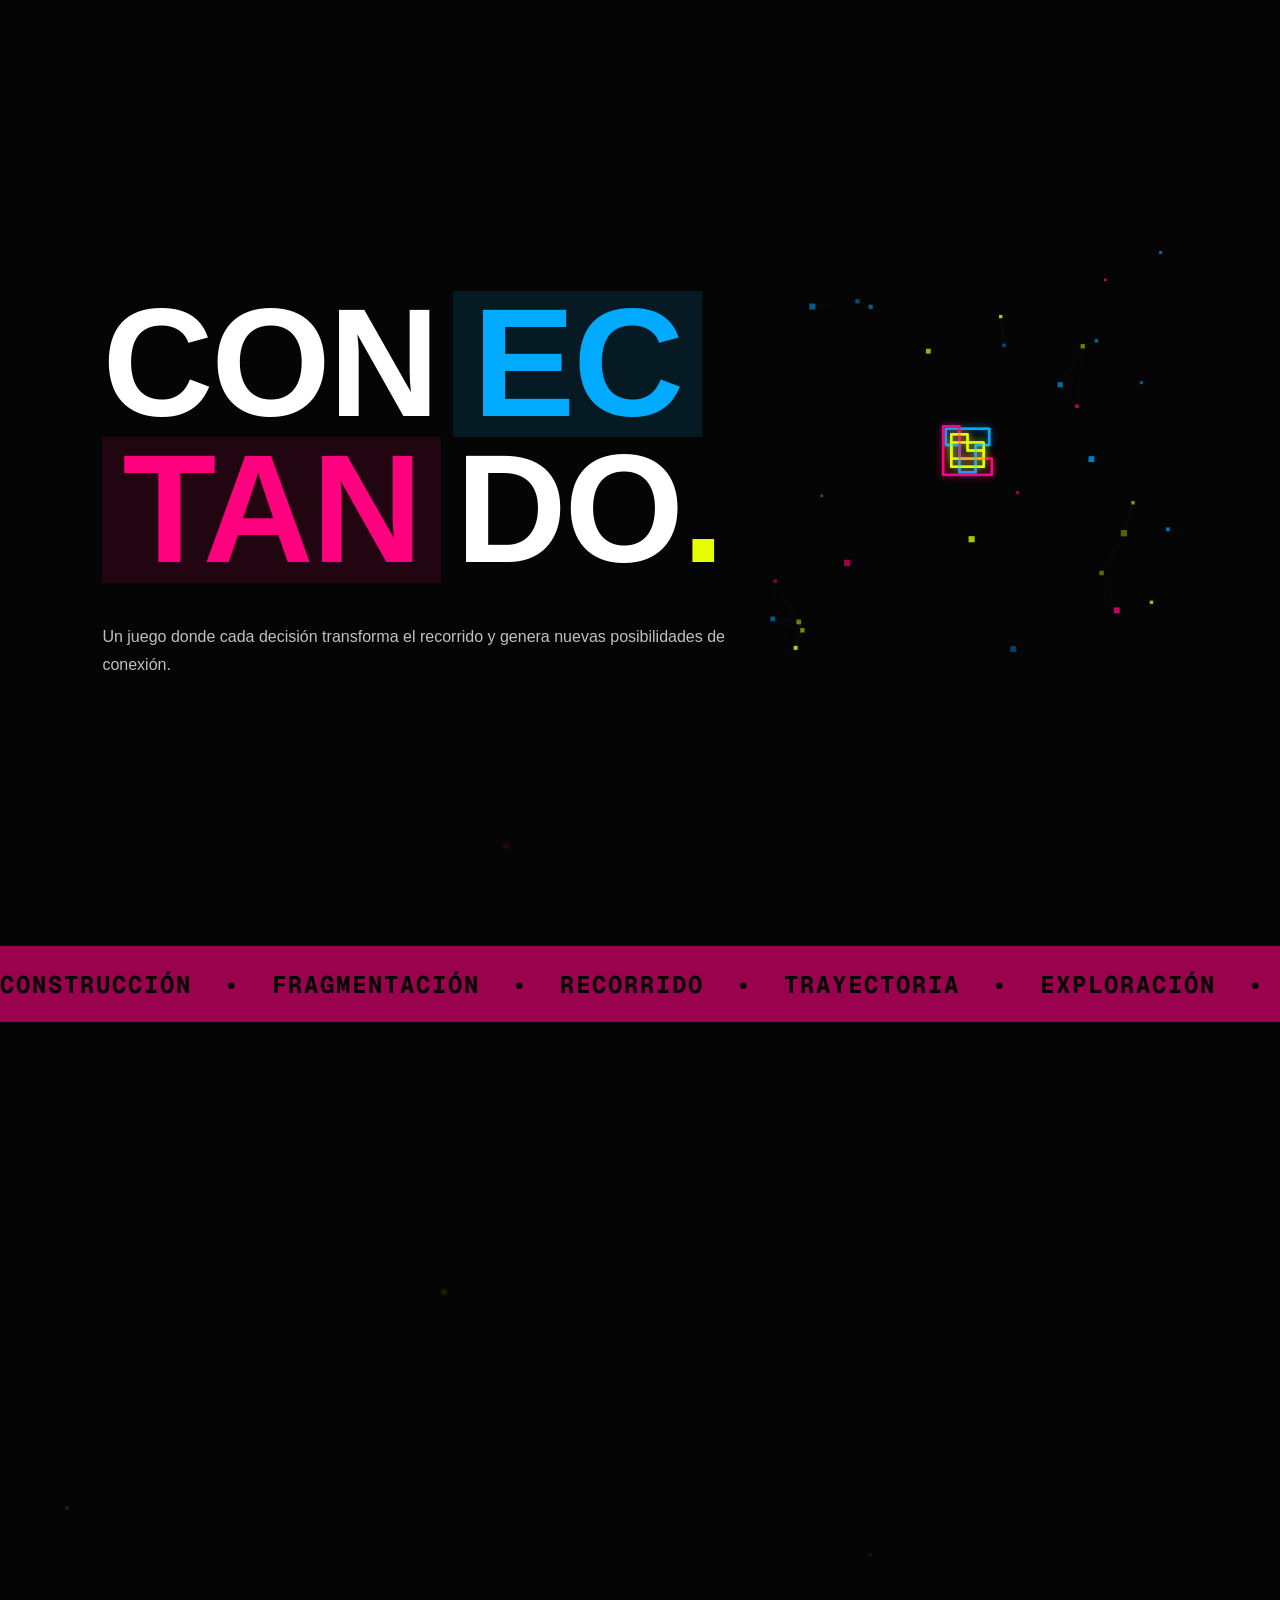
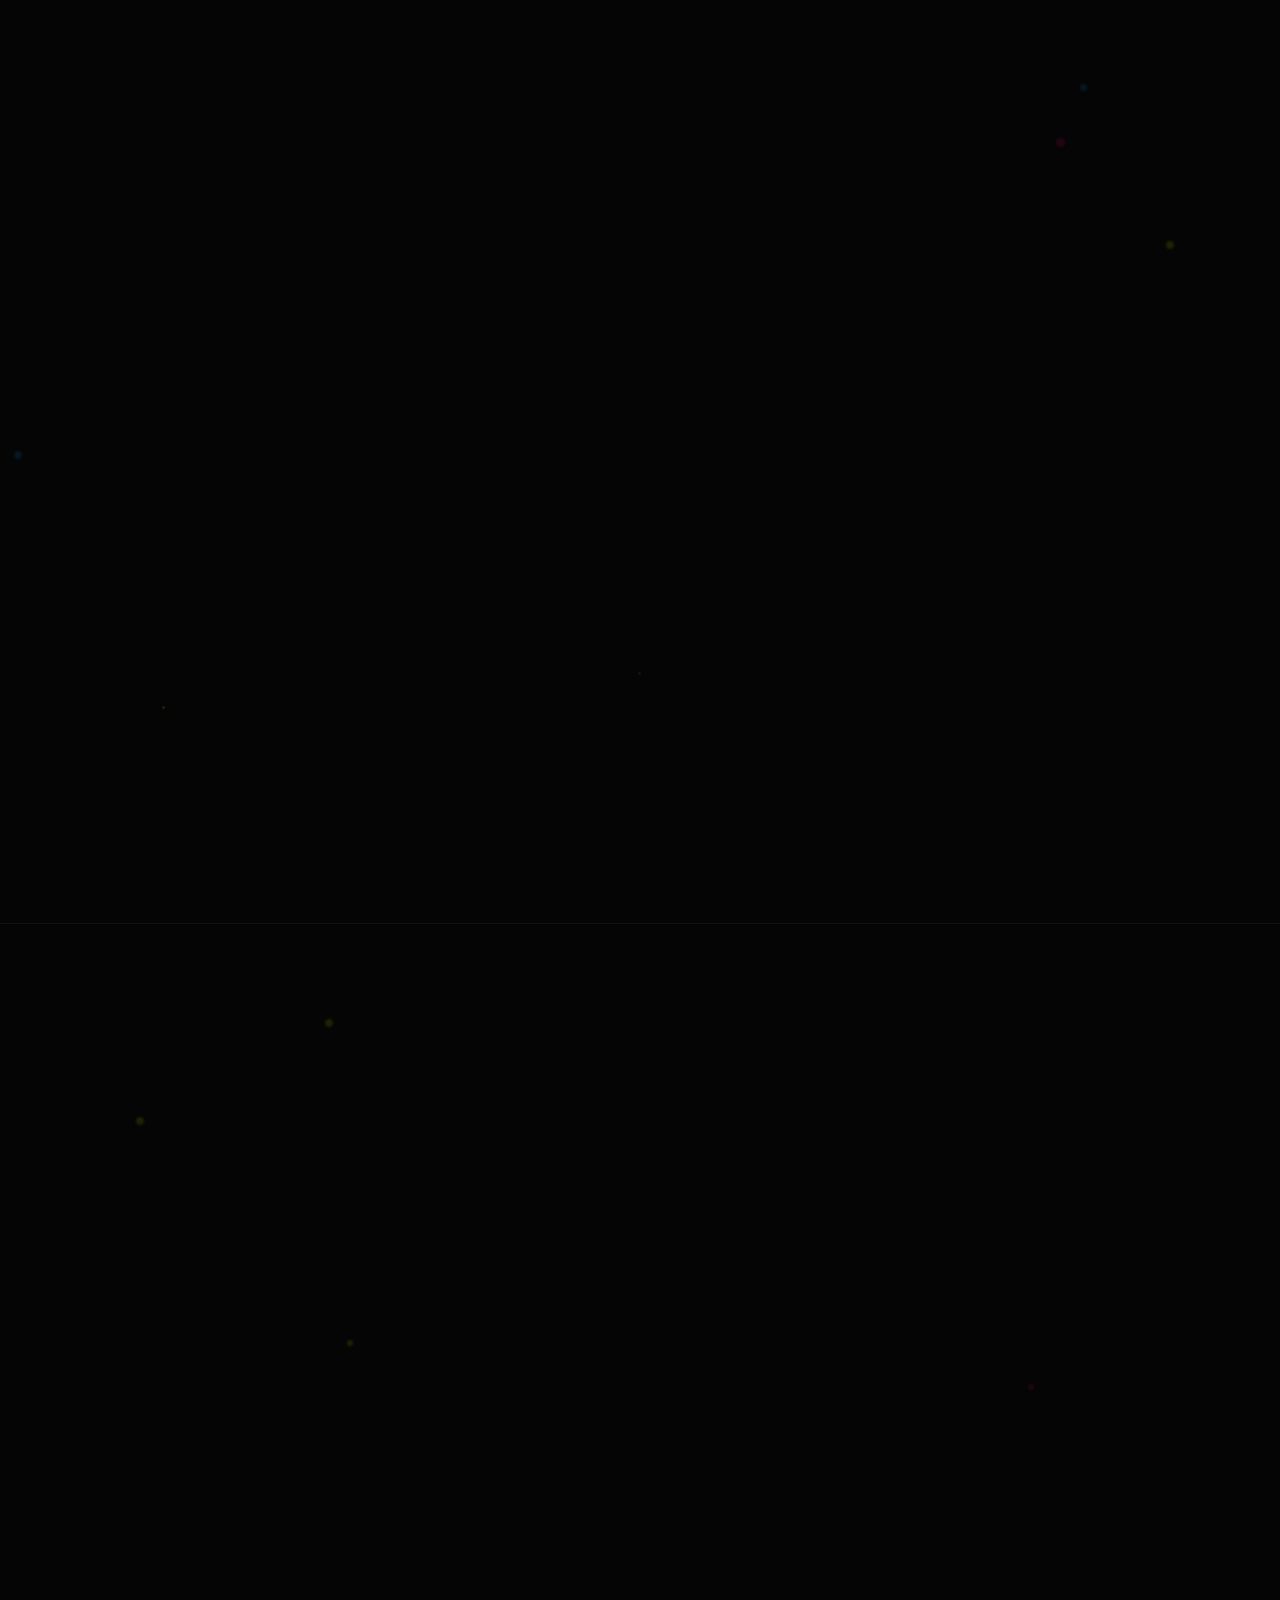
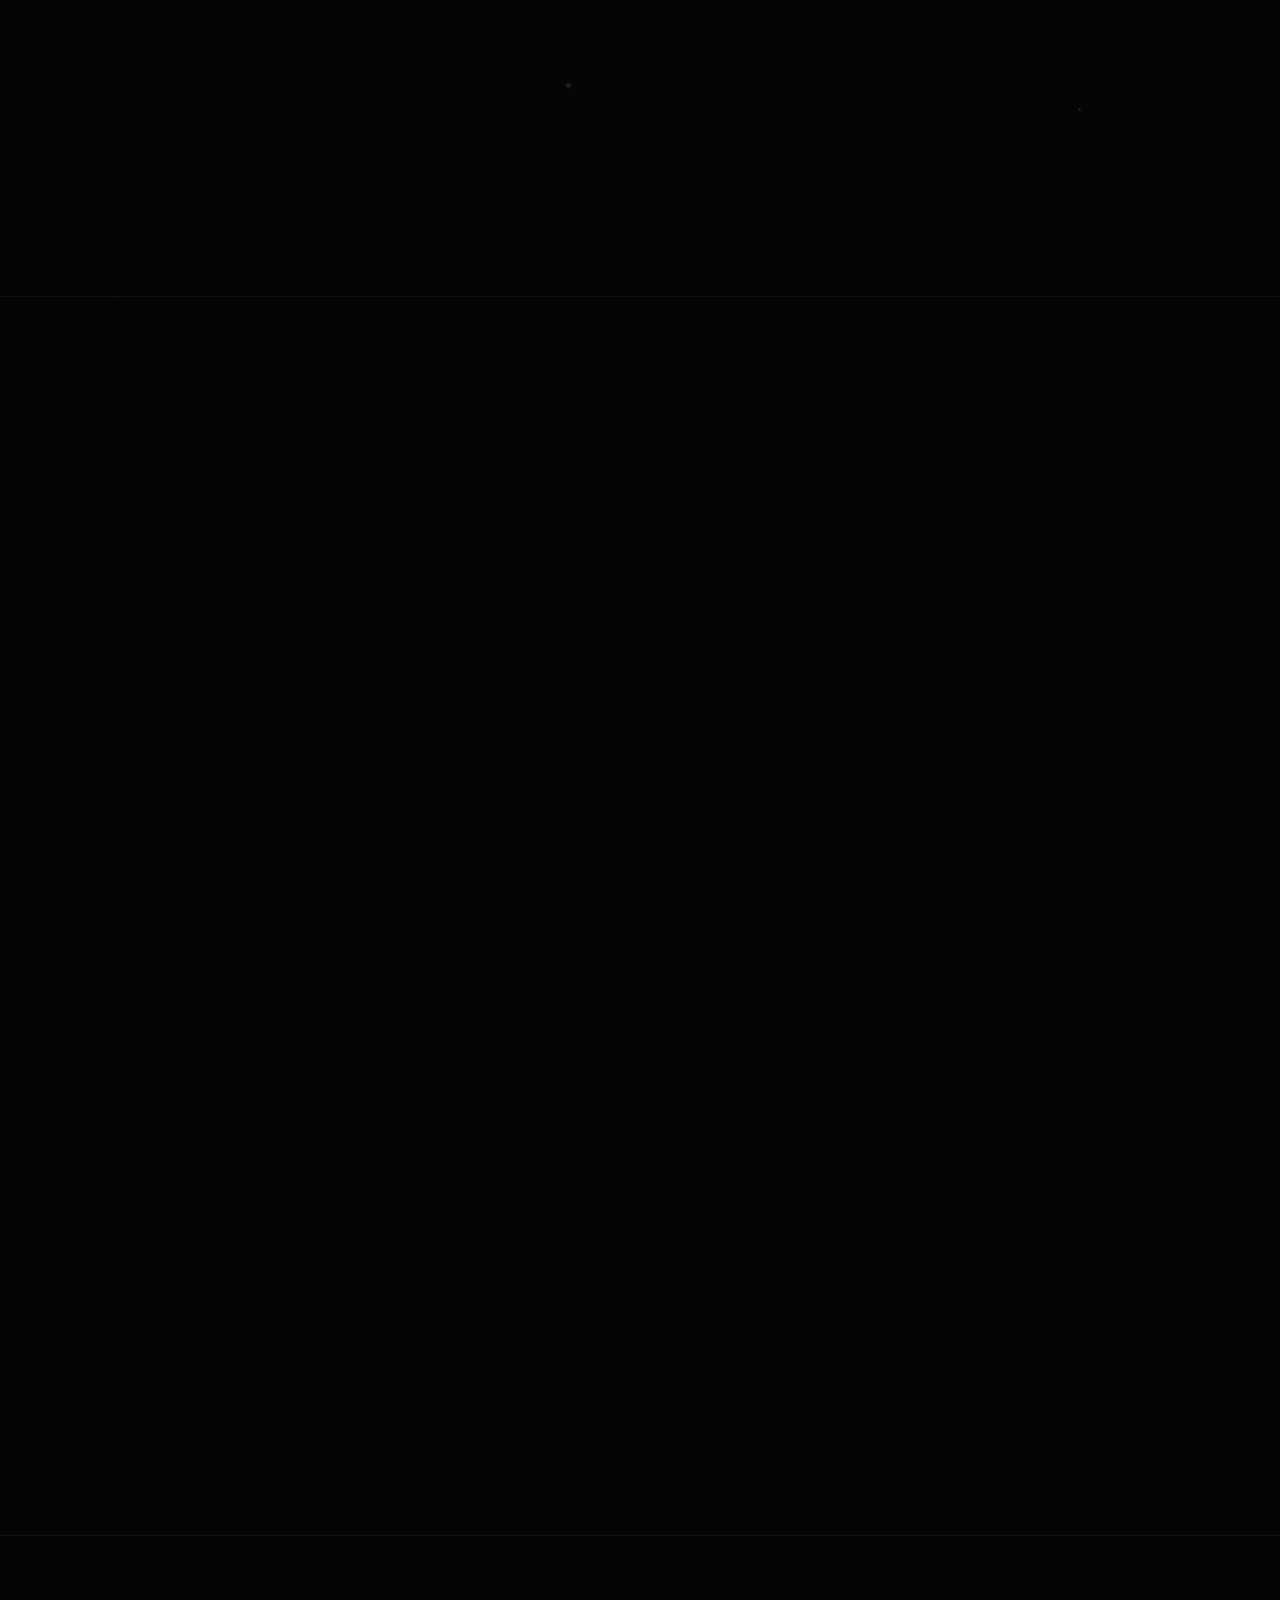
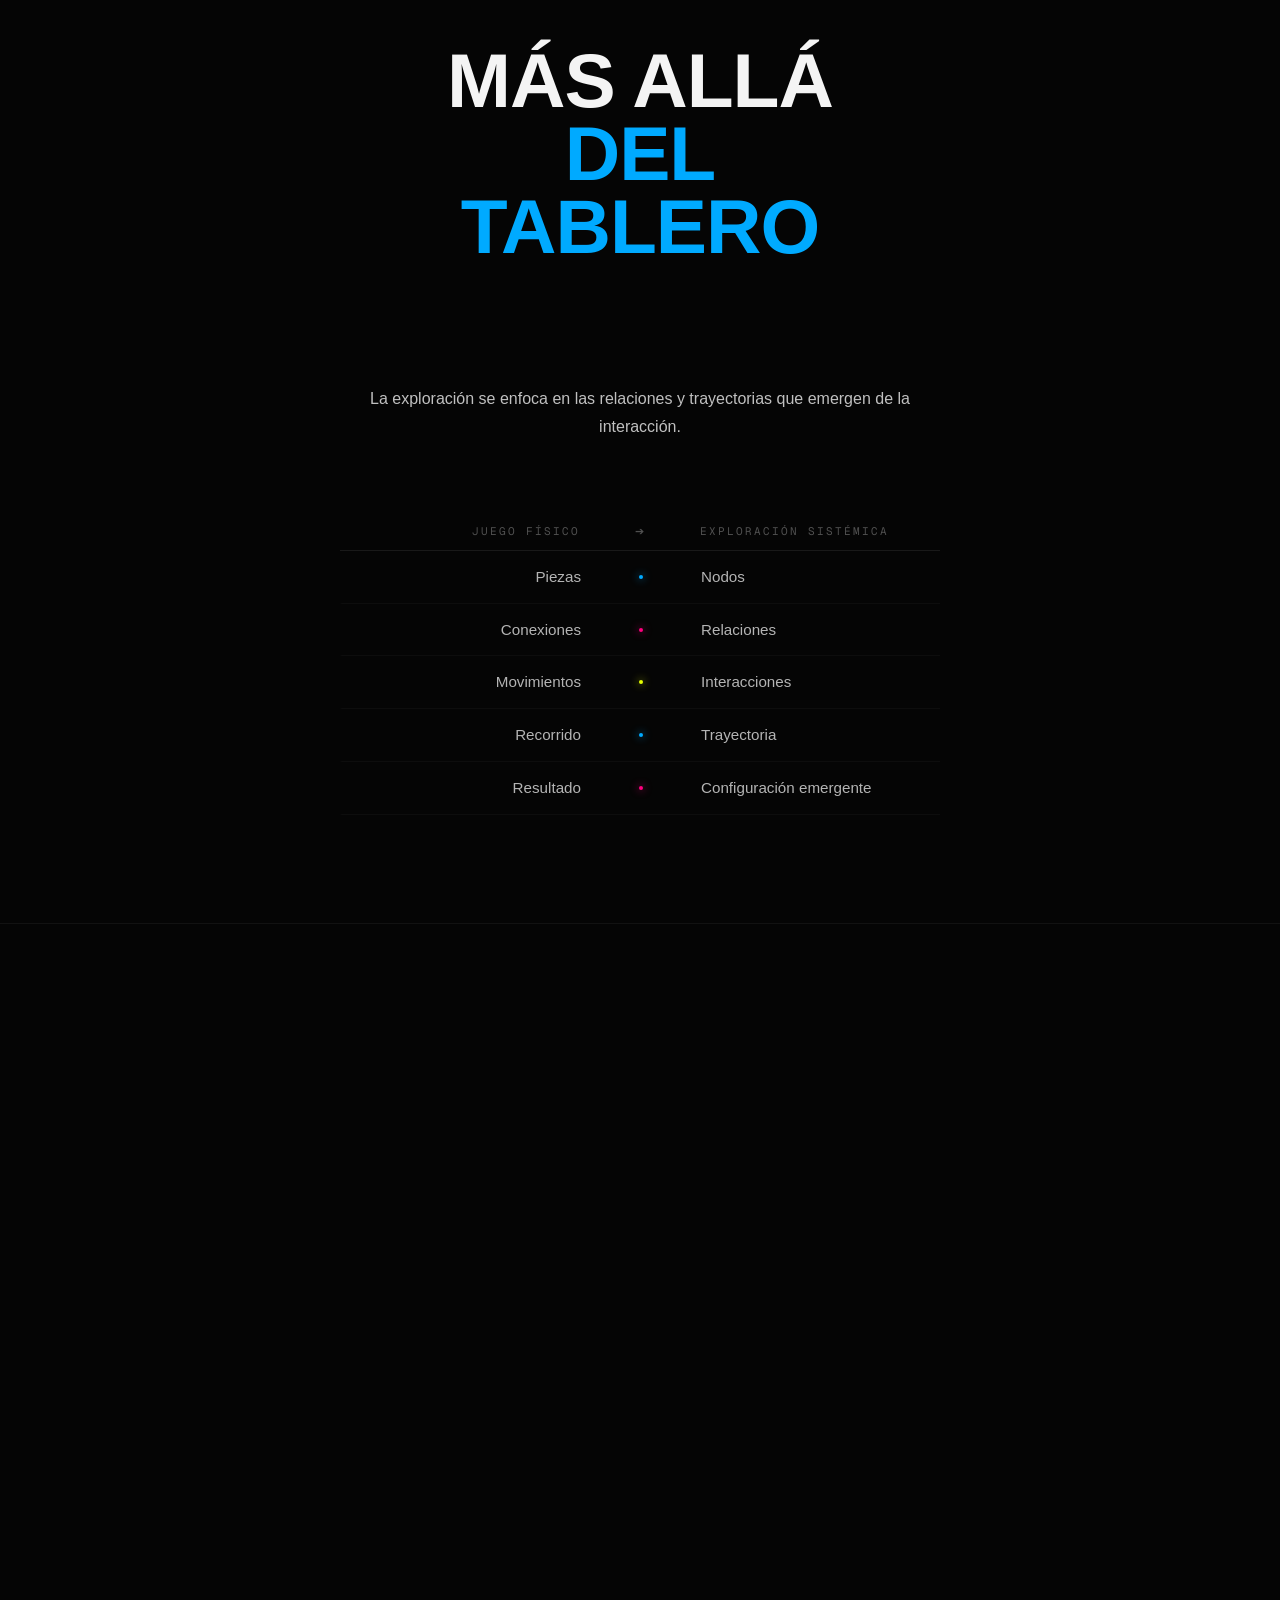
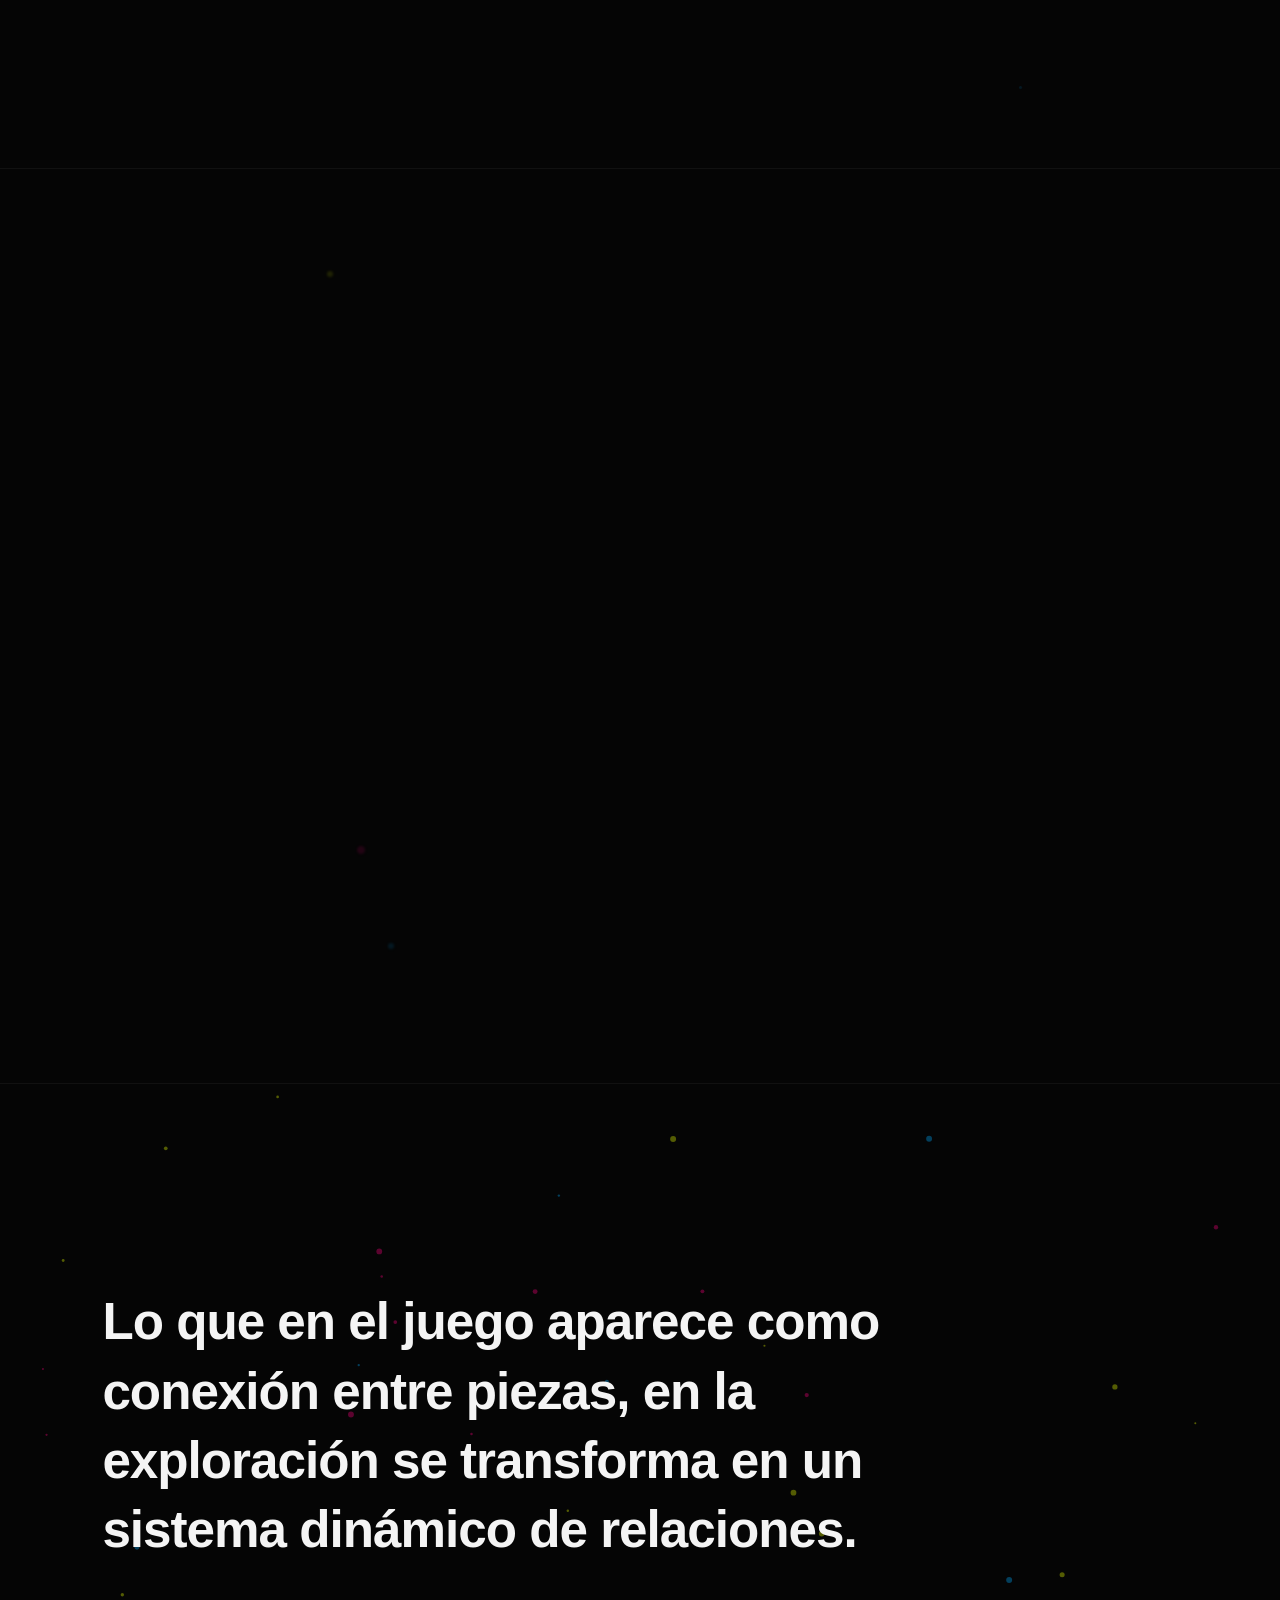
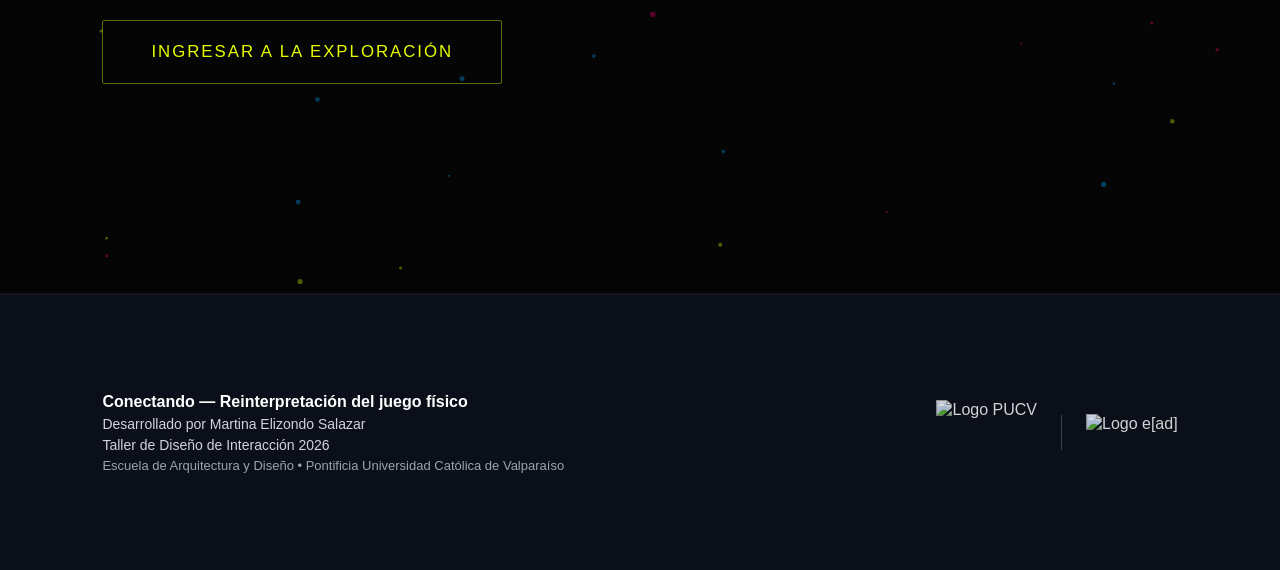
==== commit 2a0dc4f7: "exploracion y detalles landing" ====
--- a/index.html
+++ b/index.html
@@ -1,4 +1,4 @@
-﻿<!DOCTYPE html>
+<!DOCTYPE html>
 <html lang="es">
 <head>
     <meta charset="UTF-8">
@@ -38,8 +38,8 @@
         </ul>
     </nav>
 
-    <!-- HERO SECTION (Estilo Arcturis con anti-títulos y botones de acción) -->
-    <header class="hero" id="slide-hero">
+        <!-- HERO SECTION (Estilo Arcturis con anti-títulos y botones de acción) -->
+        <header class="hero" id="slide-hero">
         <div class="hero-left" style="position: relative; z-index: 2;">
             <span class="preheading reveal">// CONEXIÓN • EVOLUCIÓN • TRAYECTORIA</span>
             <div class="mega-title">
@@ -112,7 +112,6 @@
     <!-- SECCIÓN 01: ¿QUÉ ES CONECTANDO? -->
     <section id="que-es" class="section scroll-section">
         <div class="section-header reveal">
-            <span class="preheading">// 01 • EL PROYECTO ORIGINAL</span>
             <h2 class="section-title">¿QUÉ ES<br><span class="magenta-text">CONECTANDO?</span></h2>
         </div>
 
@@ -124,7 +123,7 @@
             </div>
 
             <div class="columna-render reveal">
-                <div class="contenedor-3d">
+                <div class="contenedor-3d" style="position: relative;">
                     <model-viewer
                         id="caja-interactive-3d"
                         src="modelado/modelado_caja_6.glb"
@@ -142,6 +141,22 @@
                             Ver en realidad aumentada
                         </button>
                     </model-viewer>
+                    <!-- Indicador de Manito Interactiva (Gesture Prompt) -->
+                    <div class="interactive-gesture-prompt" id="model-gesture-prompt">
+                        <svg viewBox="0 0 100 100" class="gesture-hand-svg">
+                            <!-- Curved double-headed arrow for rotation -->
+                            <path d="M 25 35 A 30 30 0 0 1 75 35" fill="none" stroke="var(--cyan)" stroke-width="3" stroke-dasharray="4 4" stroke-linecap="round"/>
+                            <path d="M 22 38 L 25 31 L 32 34" fill="none" stroke="var(--cyan)" stroke-width="3" stroke-linecap="round" stroke-linejoin="round"/>
+                            <path d="M 78 38 L 75 31 L 68 34" fill="none" stroke="var(--cyan)" stroke-width="3" stroke-linecap="round" stroke-linejoin="round"/>
+                            
+                            <!-- Hand pointing finger -->
+                            <g class="hand-icon-drag">
+                                <path d="M 46 65 C 46 65 37 60 32 55 C 27 50 29 44 34 44 C 39 44 43 50 45 53 V 25 C 45 21 51 21 51 25 V 45 C 51 45 53 40 58 40 C 63 40 65 45 61 50 C 57 55 48 65 48 65" fill="none" stroke="#ffffff" stroke-width="3.5" stroke-linecap="round" stroke-linejoin="round"/>
+                                <path d="M 47 65 V 80 H 57 V 65" fill="none" stroke="#ffffff" stroke-width="3.5" stroke-linejoin="round"/>
+                            </g>
+                        </svg>
+                        <span class="gesture-text">// INTERACTIVO: ARRASTRA PARA ROTAR</span>
+                    </div>
                 </div>
             </div>
         </div>
@@ -195,7 +210,6 @@
     <!-- SECCIÓN: COMPONENTES DEL JUEGO -->
     <section id="componentes" class="section">
         <div class="section-header reveal">
-            <span class="preheading">// 02 • ELEMENTOS FÍSICOS</span>
             <h2 class="section-title">COMPONENTES<br><span class="magenta-text">DEL JUEGO</span></h2>
         </div>
 
@@ -206,7 +220,7 @@
                 
                 <div class="contenedor-video reveal" style="margin-top: 30px; width: 100%;">
                     <video id="video-componentes" controls poster="imagenes/imagen_contenedor_1.png" style="width: 100%; border: 1px solid rgba(255, 255, 255, 0.08); background-color: #000; aspect-ratio: 16/9; display: block; border-radius: 2px;">
-                        <source src="modelado/video_demo.mp4" type="video/mp4">
+                        <source src="video/0629.mp4" type="video/mp4">
                         Tu navegador no soporta la reproducción de video.
                     </video>
                 </div>
@@ -252,7 +266,6 @@
     <!-- SECCIÓN 03: MECÁNICA (Diagrama Animado Original) -->
     <section id="mecanica" class="section scroll-section seccion-mecanica-vertical">
         <div class="section-header reveal">
-            <span class="section-number">02. MECÁNICA DEL JUEGO</span>
             <h2 class="section-title">Construir<br>para <span class="cyan">avanzar</span></h2>
         </div>
         <p class="section-text text-mecanica-ancho reveal">La partida comienza desde un punto central del tablero hacia las metas ubicadas en las esquinas. Si al completar una trayectoria los equipos descubren que la salida elegida no es la correcta, las estructuras construidas se mantienen: el juego exige transformar el sistema y generar una nueva ramificación continuando desde el camino previo para alcanzar el objetivo válido.</p>
@@ -307,12 +320,11 @@
 
     <!-- SECCIÓN 04: DEL JUEGO AL SISTEMA -->
     <section id="del-juego-al-sistema" class="section scroll-section section-centered">
-        <div class="section-header reveal">
-            <span class="preheading">// TRANSICIÓN CONCEPTUAL</span>
+        <div class="section-header">
             <h2 class="section-title">Más allá<br><span class="cyan">del tablero</span></h2>
         </div>
 
-        <div class="traduccion-wrapper reveal">
+        <div class="traduccion-wrapper">
             <div class="traduccion-texto-intro">
                 <p class="section-text" style="font-size: 1.3rem;">La exploración se enfoca en las relaciones y trayectorias que emergen de la interacción.</p>
             </div>
@@ -358,25 +370,50 @@
             <h2 class="section-title"><span class="yellow-text">FUNDAMENTO</span></h2>
         </div>
 
-        <div class="fundamento-texto-explicativo reveal">
-            <div class="fundamento-item">
-                <h3 class="fundamento-concept">// EXPLORACIÓN</h3>
-                <p class="fundamento-para">La exploración en Conectando va más allá de recorrer un espacio preexistente; el entorno se devela y se co-construye activamente a través de las decisiones de los jugadores. Cada pieza colocada expande el territorio visible y redefine la orientación de la búsqueda, convirtiendo al jugador en un creador activo de la trayectoria.</p>
+        <div class="fundamento-content reveal">
+            <!-- Bloque Superior: Introducción en Texto Uniforme -->
+            <div class="fundamento-intro">
+                <p class="section-text">
+                    Este proyecto <strong>abstrae el juego físico</strong> materializando sus conceptos directamente en el tablero. El entorno no viene predefinido, sino que se <strong>construye gradualmente</strong> con las acciones del jugador.
+                </p>
+                <p class="section-text">
+                    Las piezas aisladas no significan nada; es su <strong>conexión interactiva</strong> la que altera el estado del sistema, revelando caminos ocultos y transformando el trayecto en una <strong>estructura viva, dinámica y progresiva</strong>.
+                </p>
             </div>
             
-            <div class="fundamento-item">
-                <h3 class="fundamento-concept">// TRANSFORMACIÓN</h3>
-                <p class="fundamento-para">La transformación es el motor dinámico del juego: el tablero no es una superficie estática, sino una red de relaciones en constante cambio. Un solo movimiento puede abrir salidas inesperadas o clausurar trayectorias completas, forzando a los equipos a reconfigurar su estrategia en tiempo real.</p>
-            </div>
-            
-            <div class="fundamento-item">
-                <h3 class="fundamento-concept">// INCERTIDUMBRE</h3>
-                <p class="fundamento-para">La incertidumbre define la experiencia del recorrido, donde las salidas reales y falsas permanecen ocultas y los flujos de conexión cambian con cada turno. El avance no sigue un plan rígido, sino que emerge de la adaptación continua y la reorganización de los caminos frente a la imprevisibilidad del mazo.</p>
-            </div>
-
-            <div class="fundamento-item">
-                <h3 class="fundamento-concept">// EMERGENCIA</h3>
-                <p class="fundamento-para">La emergencia se manifiesta cuando el comportamiento global de la red supera la suma de sus movimientos individuales. A partir de reglas sencillas de colocación y de la interacción de los jugadores, se auto-organiza un sistema complejo en el tablero, revelando patrones de orden colectivo que trascienden las intenciones iniciales de cada dupla.</p>
+            <!-- Bloque Inferior: Fila de los Cuatro Conceptos Clave -->
+            <div class="fundamento-conceptos-row">
+                <!-- Concepto 1: Exploración -->
+                <div class="concepto-card">
+                    <h3 class="concepto-title">// EXPLORACIÓN</h3>
+                    <p class="concepto-text">
+                        Es el proceso de <strong>descubrir cómo se forman los caminos</strong>: el jugador reconoce <strong>nuevas posibilidades</strong> al interactuar con las piezas y ampliar el recorrido.
+                    </p>
+                </div>
+                
+                <!-- Concepto 2: Transformación -->
+                <div class="concepto-card">
+                    <h3 class="concepto-title">// TRANSFORMACIÓN</h3>
+                    <p class="concepto-text">
+                        Es el <strong>cambio progresivo del sistema</strong>: los componentes se conectan y generan <strong>nuevas configuraciones</strong>, modificando la estructura constantemente.
+                    </p>
+                </div>
+                
+                <!-- Concepto 3: Incertidumbre -->
+                <div class="concepto-card">
+                    <h3 class="concepto-title">// INCERTIDUMBRE</h3>
+                    <p class="concepto-text">
+                        Aparece al <strong>no poder prever el mapa final</strong>: cada decisión <strong>abre y cierra caminos</strong> de forma simultánea, volviendo inestable el recorrido.
+                    </p>
+                </div>
+                
+                <!-- Concepto 4: Configuración -->
+                <div class="concepto-card">
+                    <h3 class="concepto-title">// CONFIGURACIÓN</h3>
+                    <p class="concepto-text">
+                        Es la <strong>organización temporal del sistema</strong>: el resultado momentáneo de cómo se conectan las piezas, creando un <strong>tablero distinto</strong> en cada partida.
+                    </p>
+                </div>
             </div>
         </div>
     </section>
@@ -384,7 +421,6 @@
     <!-- SECCIÓN 06: CONCEPTOS (Red Semántica) -->
     <section id="mapa-relaciones" class="section scroll-section">
         <div class="section-header reveal">
-            <span class="preheading">// INTERFAZ CONCEPTUAL</span>
             <h2 class="section-title">RED DE<br><span class="magenta-text">CONCEPTOS</span></h2>
         </div>
 
@@ -398,8 +434,7 @@
     <section id="cierre" class="section scroll-section" style="min-height: 90vh; display: flex; flex-direction: column; justify-content: center; align-items: flex-start; text-align: left; position: relative; overflow: hidden;">
         <canvas id="cierre-canvas" style="position: absolute; top: 0; left: 0; width: 100%; height: 100%; z-index: 1; pointer-events: none; opacity: 0.35;"></canvas>
         
-        <div class="cierre-content reveal" style="position: relative; z-index: 2; width: 100%; max-width: 900px;">
-            <span class="preheading">// TRANSICIÓN AL SISTEMA</span>
+        <div class="cierre-content" style="position: relative; z-index: 2; width: 100%; max-width: 900px;">
             <h2 class="section-title" style="max-width: 100%; font-size: clamp(1.8rem, 4vw, 4rem); margin-bottom: 4vh; text-align: left; line-height: 1.35; text-transform: none;">
                 Lo que en el juego aparece como conexión entre piezas, en la exploración se transforma en un sistema dinámico de relaciones.
             </h2>
@@ -407,6 +442,28 @@
             <a href="exploracion.html" id="btn-ingresar-exploracion" class="btn-outline btn-massive-outline" style="margin-top: 20px; display: inline-block;">Ingresar a la exploración</a>
         </div>
     </section>
+
+    <!-- FOOTER EDITORIAL Y CRÉDITOS (PREMIUM UX PORTFOLIO) -->
+    <footer class="footer-editorial">
+        <div class="footer-inner">
+            <!-- Bloque Izquierdo: Información del Proyecto y Autoría (Exactamente 3 Líneas) -->
+            <div class="footer-left">
+                <p class="footer-line-1">Conectando — Reinterpretación del juego físico</p>
+                <p class="footer-line-2">Desarrollado por Martina Elizondo Salazar</p>
+                <p class="footer-line-3">Taller de Diseño de Interacción 2026</p>
+                <p class="footer-line-4">Escuela de Arquitectura y Diseño • Pontificia Universidad Católica de Valparaíso</p>
+            </div>
+            
+            <!-- Bloque Derecho: Logos Institucionales en Espejo -->
+            <div class="footer-right">
+                <div class="footer-logo-container">
+                    <img src="https://upload.wikimedia.org/wikipedia/commons/c/cb/PUCV_Escudo2016.svg" alt="Logo PUCV" class="logo-color-pucv">
+                    <span class="footer-logo-divider"></span>
+                    <img src="https://wiki-ead.b-cdn.net/images/e/e1/Ead_logo_fondo_2019_color.png" alt="Logo e[ad]" class="logo-color-ead">
+                </div>
+            </div>
+        </div>
+    </footer>
 
     <!-- Visualizador Lightbox de Galería de Alta Gama -->
     <div id="galeria-lightbox" class="lightbox-overlay">
@@ -417,6 +474,10 @@
         </div>
     </div>
 
+    <!-- GSAP & ScrollTrigger for Sticky layouts, Section Stacking, and Parallax -->
+    <script src="https://cdnjs.cloudflare.com/ajax/libs/gsap/3.12.2/gsap.min.js"></script>
+    <script src="https://cdnjs.cloudflare.com/ajax/libs/gsap/3.12.2/ScrollTrigger.min.js"></script>
+
     <script src="script.js"></script>
 </body>
 </html>
--- a/style.css
+++ b/style.css
@@ -26,7 +26,7 @@
 }
 
 
-/* Fondo de cuadraditos petit con scroll (Paralaje) */
+/* Fondo de cuadraditos de exploración con scroll (Paralaje y Auroras) */
 #fondo-cuadrados-scroll {
     position: absolute;
     top: 0;
@@ -38,13 +38,34 @@
     overflow: hidden;
 }
 
+.parallax-wrapper {
+    position: absolute;
+    width: 1px;
+    height: 1px;
+    will-change: transform;
+}
+
 .cuadradito-petit {
     position: absolute;
-    border-radius: 1px;
-    opacity: 0.12;
-    filter: blur(2px);
-    transition: transform 0.1s ease-out;
-    will-change: transform;
+    border-radius: 4px; /* Bordes levemente suavizados para el look digital */
+    mix-blend-mode: screen;
+    opacity: 0.12; /* Opacidad baja pero visible para cuadrados más chicos */
+    will-change: transform, opacity;
+    transform-origin: center center;
+}
+
+@keyframes floatGlow {
+    0% {
+        transform: rotate(0deg) scale(0.92);
+        opacity: 0.08;
+    }
+    50% {
+        opacity: 0.16;
+    }
+    100% {
+        transform: rotate(45deg) scale(1.08);
+        opacity: 0.08;
+    }
 }
 
 
@@ -616,7 +637,7 @@
     display: flex;
     flex-direction: row;
     width: 100%;
-    align-items: center; /* Centra verticalmente el render con el texto */
+    align-items: flex-start; /* Cambiado a flex-start para habilitar el comportamiento sticky */
     justify-content: space-between;
     gap: 40px; /* Espaciado controlado entre las dos secciones */
 }
@@ -627,14 +648,18 @@
     max-width: 450px; /* Evita que el texto se desparrame en pantallas gigantes */
     display: flex;
     flex-direction: column;
+    align-items: flex-start;
     justify-content: flex-start;
-    align-items: flex-start;
-}
-
-/* COLUMNA RENDER: Le damos más espacio para que el modelo luzca gigante */
+}
+
+/* COLUMNA RENDER: Le damos más espacio y lo hacemos sticky en pantallas de escritorio */
 .columna-render {
     flex: 0 0 55%; /* Se lleva el 55% restante del espacio */
     width: 100%;
+    position: sticky;
+    top: 100px;
+    align-self: start;
+    will-change: transform;
 }
 
 /* El contenedor interno 3D adaptado para máxima fluidez */
@@ -1518,8 +1543,11 @@
 
 .showroom-thumbnails {
     display: flex;
+    flex-wrap: wrap;
+    justify-content: center;
     gap: 10px;
-    overflow-x: auto;
+    max-width: 380px;
+    margin: 0 auto;
     padding-bottom: 8px;
     border-top: 1px solid rgba(255, 255, 255, 0.03);
     padding-top: 16px;
@@ -2103,44 +2131,65 @@
     background-color: #050505;
 }
 
-/* --- Fundamentos (Texto Explicativo Alineado) --- */
-.fundamento-texto-explicativo {
+/* --- Fundamentos (Rediseño de Re-diagramación Editorial) --- */
+.fundamento-content {
+    max-width: 1200px;
+    margin: 50px auto 0 auto;
     display: flex;
     flex-direction: column;
-    gap: 48px;
-    margin-top: 60px;
-    width: 100%;
-    max-width: 800px;
-}
-
-.fundamento-item {
-    border-left: 2px solid rgba(230, 255, 0, 0.15);
-    padding-left: 24px;
-    transition: border-color 0.3s ease;
-}
-
-.fundamento-item:hover {
-    border-left-color: var(--yellow);
-}
-
-.fundamento-concept {
+    gap: 60px;
+}
+
+.fundamento-intro {
+    max-width: 820px;
+    display: flex;
+    flex-direction: column;
+    gap: 24px;
+}
+
+.fundamento-conceptos-row {
+    display: grid;
+    grid-template-columns: repeat(4, 1fr);
+    gap: 24px;
+    width: 100%;
+}
+
+.concepto-card {
+    padding: 24px;
+    background: rgba(255, 255, 255, 0.01);
+    border: 1px solid rgba(255, 255, 255, 0.03);
+    border-radius: 4px;
+    transition: border-color 0.3s ease, background-color 0.3s ease;
+}
+
+.concepto-card:hover {
+    border-color: rgba(230, 255, 0, 0.2);
+    background-color: rgba(255, 255, 255, 0.02);
+}
+
+.concepto-title {
     font-family: 'Geist Mono', monospace;
     font-size: 11px;
     letter-spacing: 2px;
-    color: var(--yellow);
+    color: var(--yellow) !important;
     text-transform: uppercase;
-    margin: 0 0 10px 0;
-}
-
-.fundamento-para {
-    font-size: 0.98rem;
-    line-height: 1.6;
-    color: rgba(255, 255, 255, 0.65);
-    margin: 0;
+    margin: 0 0 12px 0 !important;
+}
+
+.concepto-text {
+    font-size: 13px !important;
+    line-height: 1.65 !important;
+    color: rgba(255, 255, 255, 0.55) !important;
+    margin: 0 !important;
+    font-weight: 300;
 }
 
 /* --- Responsive Adaptability --- */
 @media (max-width: 1024px) {
+    .fundamento-conceptos-row {
+        grid-template-columns: 1fr 1fr;
+        gap: 30px;
+    }
     .traduccion-wrapper {
         flex-direction: column;
         gap: 40px;
@@ -2419,4 +2468,264 @@
     .floating-pieces-container {
         display: none !important;
     }
+}
+
+/* --- Interacciones de Filas de Comparativa en Más Allá del Tablero --- */
+.traduccion-fila:not(.header-fila) {
+    cursor: pointer;
+    transition: all 0.4s cubic-bezier(0.16, 1, 0.3, 1);
+    position: relative;
+    border-left: 2px solid transparent;
+}
+
+.traduccion-fila:not(.header-fila):hover {
+    background-color: rgba(255, 255, 255, 0.02);
+    padding-left: 14px;
+    color: #ffffff;
+}
+
+/* Luces neon en hover de filas secuenciales (Cian, Magenta, Amarillo) */
+.traduccion-fila:not(.header-fila):nth-child(2):hover {
+    border-left-color: var(--cyan);
+}
+.traduccion-fila:not(.header-fila):nth-child(2):hover .trad-indicator {
+    background-color: var(--cyan);
+    box-shadow: 0 0 12px var(--cyan);
+    transform: scale(1.6);
+}
+
+.traduccion-fila:not(.header-fila):nth-child(3):hover {
+    border-left-color: var(--magenta);
+}
+.traduccion-fila:not(.header-fila):nth-child(3):hover .trad-indicator {
+    background-color: var(--magenta);
+    box-shadow: 0 0 12px var(--magenta);
+    transform: scale(1.6);
+}
+
+.traduccion-fila:not(.header-fila):nth-child(4):hover {
+    border-left-color: var(--yellow);
+}
+.traduccion-fila:not(.header-fila):nth-child(4):hover .trad-indicator {
+    background-color: var(--yellow);
+    box-shadow: 0 0 12px var(--yellow);
+    transform: scale(1.6);
+}
+
+.traduccion-fila:not(.header-fila):nth-child(5):hover {
+    border-left-color: var(--cyan);
+}
+.traduccion-fila:not(.header-fila):nth-child(5):hover .trad-indicator {
+    background-color: var(--cyan);
+    box-shadow: 0 0 12px var(--cyan);
+    transform: scale(1.6);
+}
+
+.traduccion-fila:not(.header-fila):nth-child(6):hover {
+    border-left-color: var(--magenta);
+}
+.traduccion-fila:not(.header-fila):nth-child(6):hover .trad-indicator {
+    background-color: var(--magenta);
+    box-shadow: 0 0 12px var(--magenta);
+    transform: scale(1.6);
+}
+
+.trad-indicator {
+    transition: all 0.3s cubic-bezier(0.16, 1, 0.3, 1);
+}
+
+/* ==========================================================
+   19. FOOTER EDITORIAL Y CRÉDITOS (UX PORTFOLIO STYLE)
+   ========================================================== */
+.footer-editorial {
+    width: 100%;
+    padding: 95px 8vw; /* Franja de footer más ancha y espaciosa para dar más aire */
+    background-color: #0B0F19; /* Near Black */
+    border-top: 1px solid rgba(255, 255, 255, 0.05); /* Fina y elegante línea gris oscuro divisor */
+    position: relative;
+    z-index: 2;
+}
+
+.footer-inner {
+    max-width: 1200px;
+    margin: 0 auto;
+    display: flex;
+    justify-content: space-between;
+    align-items: center; /* Alineados perfectamente al centro vertical */
+    gap: 40px;
+    width: 100%;
+}
+
+.footer-left {
+    display: flex;
+    flex-direction: column;
+    gap: 0px; /* Separación manejada por line-height */
+    text-align: left;
+}
+
+.footer-line-1 {
+    font-size: 16px !important; /* Aumentado para mayor visibilidad */
+    font-weight: 600 !important; /* SemiBold / Medium */
+    color: #FFFFFF !important; /* Blanco Puro */
+    margin: 0 !important;
+    line-height: 1.5 !important; /* Interlineado holgado */
+}
+
+.footer-line-2 {
+    font-size: 14px !important; /* Aumentado */
+    font-weight: 400 !important; /* Regular */
+    color: #D1D5DB !important; /* Gris claro */
+    margin: 0 !important;
+    line-height: 1.5 !important;
+}
+
+.footer-line-3 {
+    font-size: 14px !important; /* Aumentado */
+    font-weight: 400 !important; /* Regular */
+    color: #D1D5DB !important; /* Mismo gris que línea 2 para consistencia de datos */
+    margin: 0 !important;
+    line-height: 1.5 !important;
+}
+
+.footer-line-4 {
+    font-size: 13px !important; /* Nombre completo de la escuela un punto menor */
+    font-weight: 400 !important; /* Regular */
+    color: #9CA3AF !important; /* Gris medio legible */
+    margin: 0 !important;
+    line-height: 1.5 !important;
+}
+
+.footer-right {
+    display: flex;
+    align-items: center;
+}
+
+.footer-logo-container {
+    display: flex;
+    align-items: center;
+    gap: 24px; /* Separación de logos aumentada */
+}
+
+.logo-color-pucv {
+    height: 65px; /* Logos aún más grandes para gran presencia */
+    width: auto;
+    opacity: 0.85;
+    transition: all 0.3s ease;
+}
+
+.logo-color-ead {
+    height: 38px; /* Logo ead aumentado de forma proporcional */
+    width: auto;
+    opacity: 0.85;
+    transition: all 0.3s ease;
+}
+
+.footer-logo-divider {
+    width: 1px;
+    height: 35px; /* Divisor vertical proporcional */
+    background-color: #374151; /* Gris oscuro #374151 */
+}
+
+.logo-color-pucv:hover, .logo-color-ead:hover {
+    opacity: 1;
+    transform: scale(1.03);
+}
+
+/* Responsividad para móviles y tabletas */
+@media (max-width: 768px) {
+    .footer-inner {
+        flex-direction: column;
+        align-items: center;
+        text-align: center;
+        gap: 30px;
+    }
+    
+    .footer-left {
+        text-align: center;
+        align-items: center;
+    }
+    
+    .footer-logo-container {
+        justify-content: center;
+    }
+}
+
+/* ==========================================================
+   20. CUSTOM SCROLLBAR & 3D INTERACTION PROMPT
+   ========================================================== */
+
+/* Custom Scrollbar - Estilo del Sistema (Deja leer bien sin romper la navegación) */
+::-webkit-scrollbar {
+    width: 8px;
+    height: 8px;
+}
+
+::-webkit-scrollbar-track {
+    background: #000000;
+    border-left: 1px solid rgba(255, 255, 255, 0.03);
+}
+
+::-webkit-scrollbar-thumb {
+    background: rgba(255, 255, 255, 0.15);
+    border-radius: 4px;
+    border: 2px solid #000000;
+    transition: background 0.3s ease;
+}
+
+::-webkit-scrollbar-thumb:hover {
+    background: var(--cyan);
+}
+
+/* --- GESTURE PROMPT FOR 3D MODEL --- */
+.interactive-gesture-prompt {
+    position: absolute;
+    top: 0;
+    left: 0;
+    width: 100%;
+    height: 100%;
+    display: flex;
+    flex-direction: column;
+    align-items: center;
+    justify-content: center;
+    background-color: rgba(0, 0, 0, 0.55);
+    backdrop-filter: blur(3px);
+    z-index: 5;
+    pointer-events: none; /* Deja pasar clicks al model-viewer */
+    transition: opacity 0.6s cubic-bezier(0.16, 1, 0.3, 1), backdrop-filter 0.6s ease;
+    border-radius: 4px;
+}
+
+.interactive-gesture-prompt.fade-out {
+    opacity: 0;
+    backdrop-filter: blur(0px);
+}
+
+.gesture-hand-svg {
+    width: 55px;
+    height: 55px;
+    margin-bottom: 12px;
+}
+
+.gesture-text {
+    font-family: 'Geist Mono', monospace;
+    font-size: 10px;
+    letter-spacing: 2px;
+    color: #ffffff;
+    opacity: 0.85;
+}
+
+@keyframes handDrag {
+    0% { transform: translateX(-10px) rotate(-8deg); }
+    50% { transform: translateX(10px) rotate(8deg); }
+    100% { transform: translateX(-10px) rotate(-8deg); }
+}
+
+.hand-icon-drag {
+    animation: handDrag 2s ease-in-out infinite;
+    transform-origin: 50% 80%;
+}
+
+/* Forzar fondos sólidos en las secciones de apilamiento para evitar transparencias y textos encimados */
+#del-juego-al-sistema, #cierre {
+    background-color: #050505 !important;
 }
